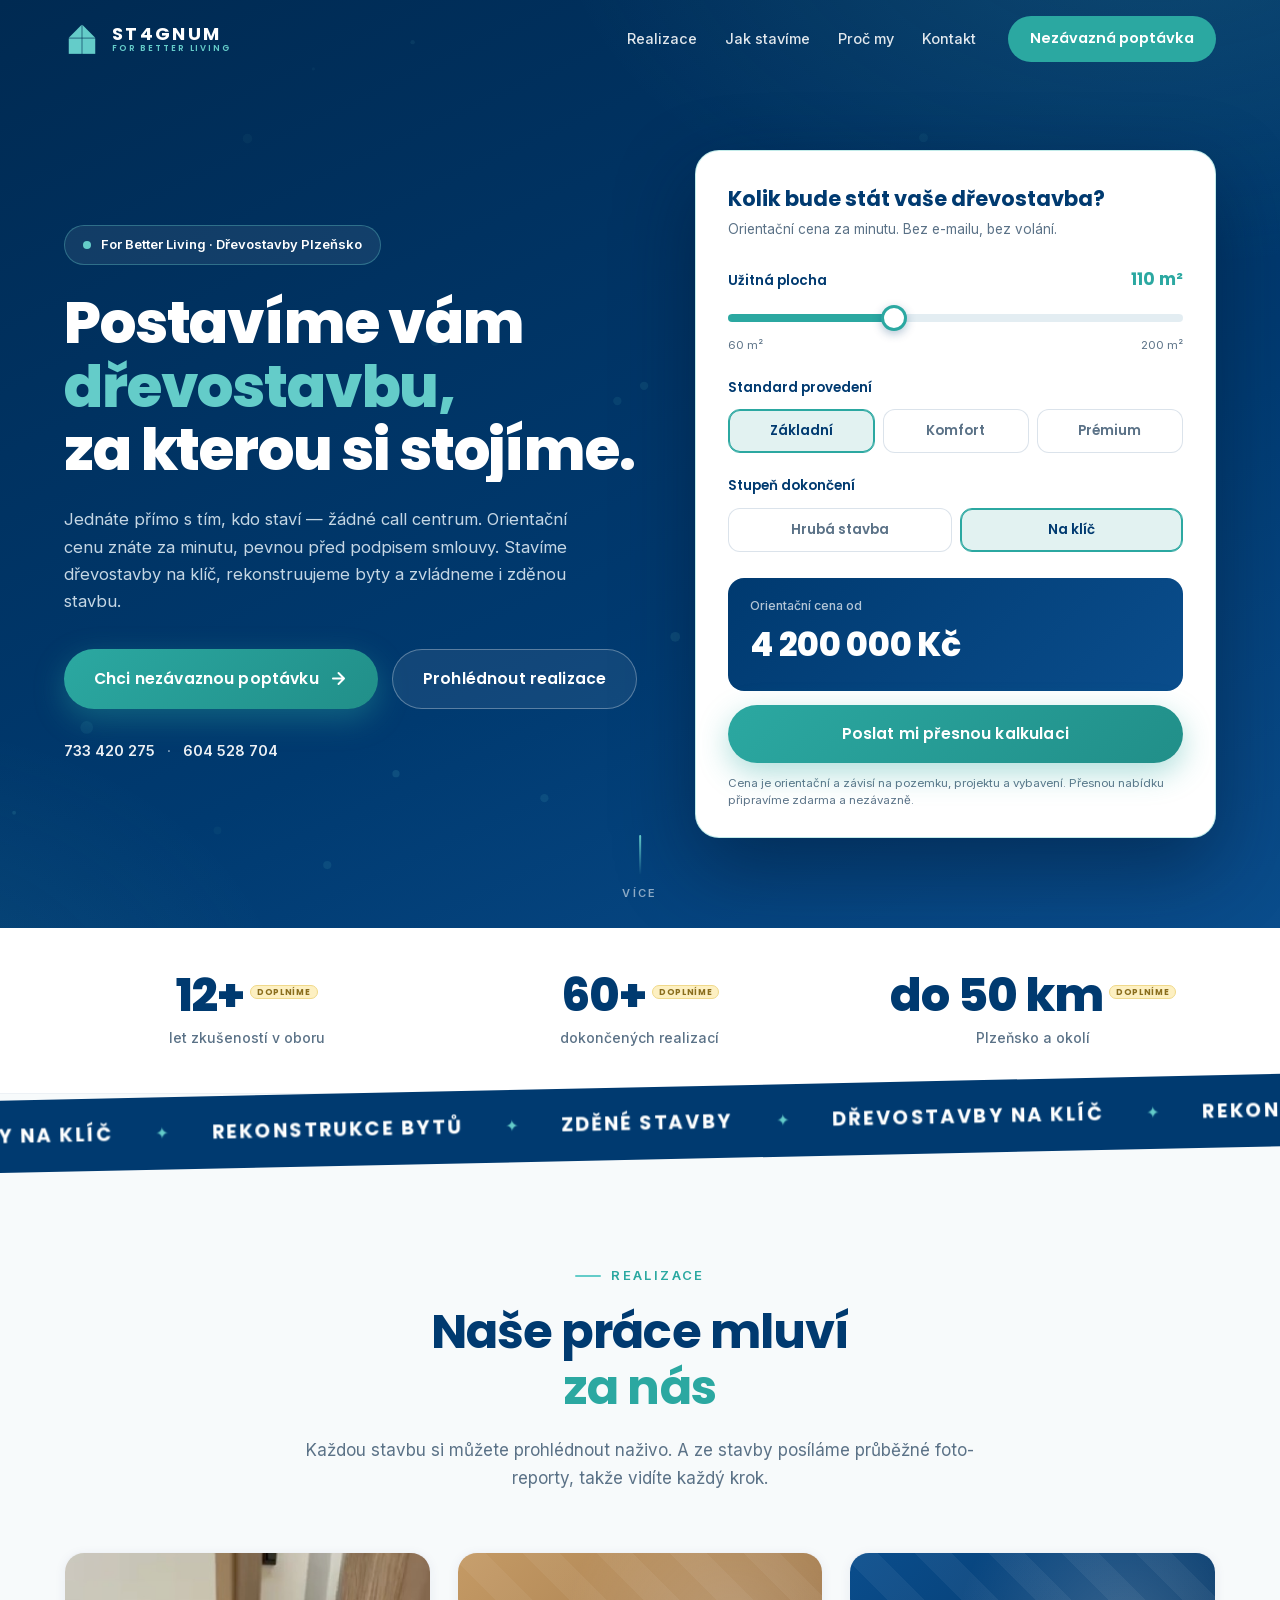
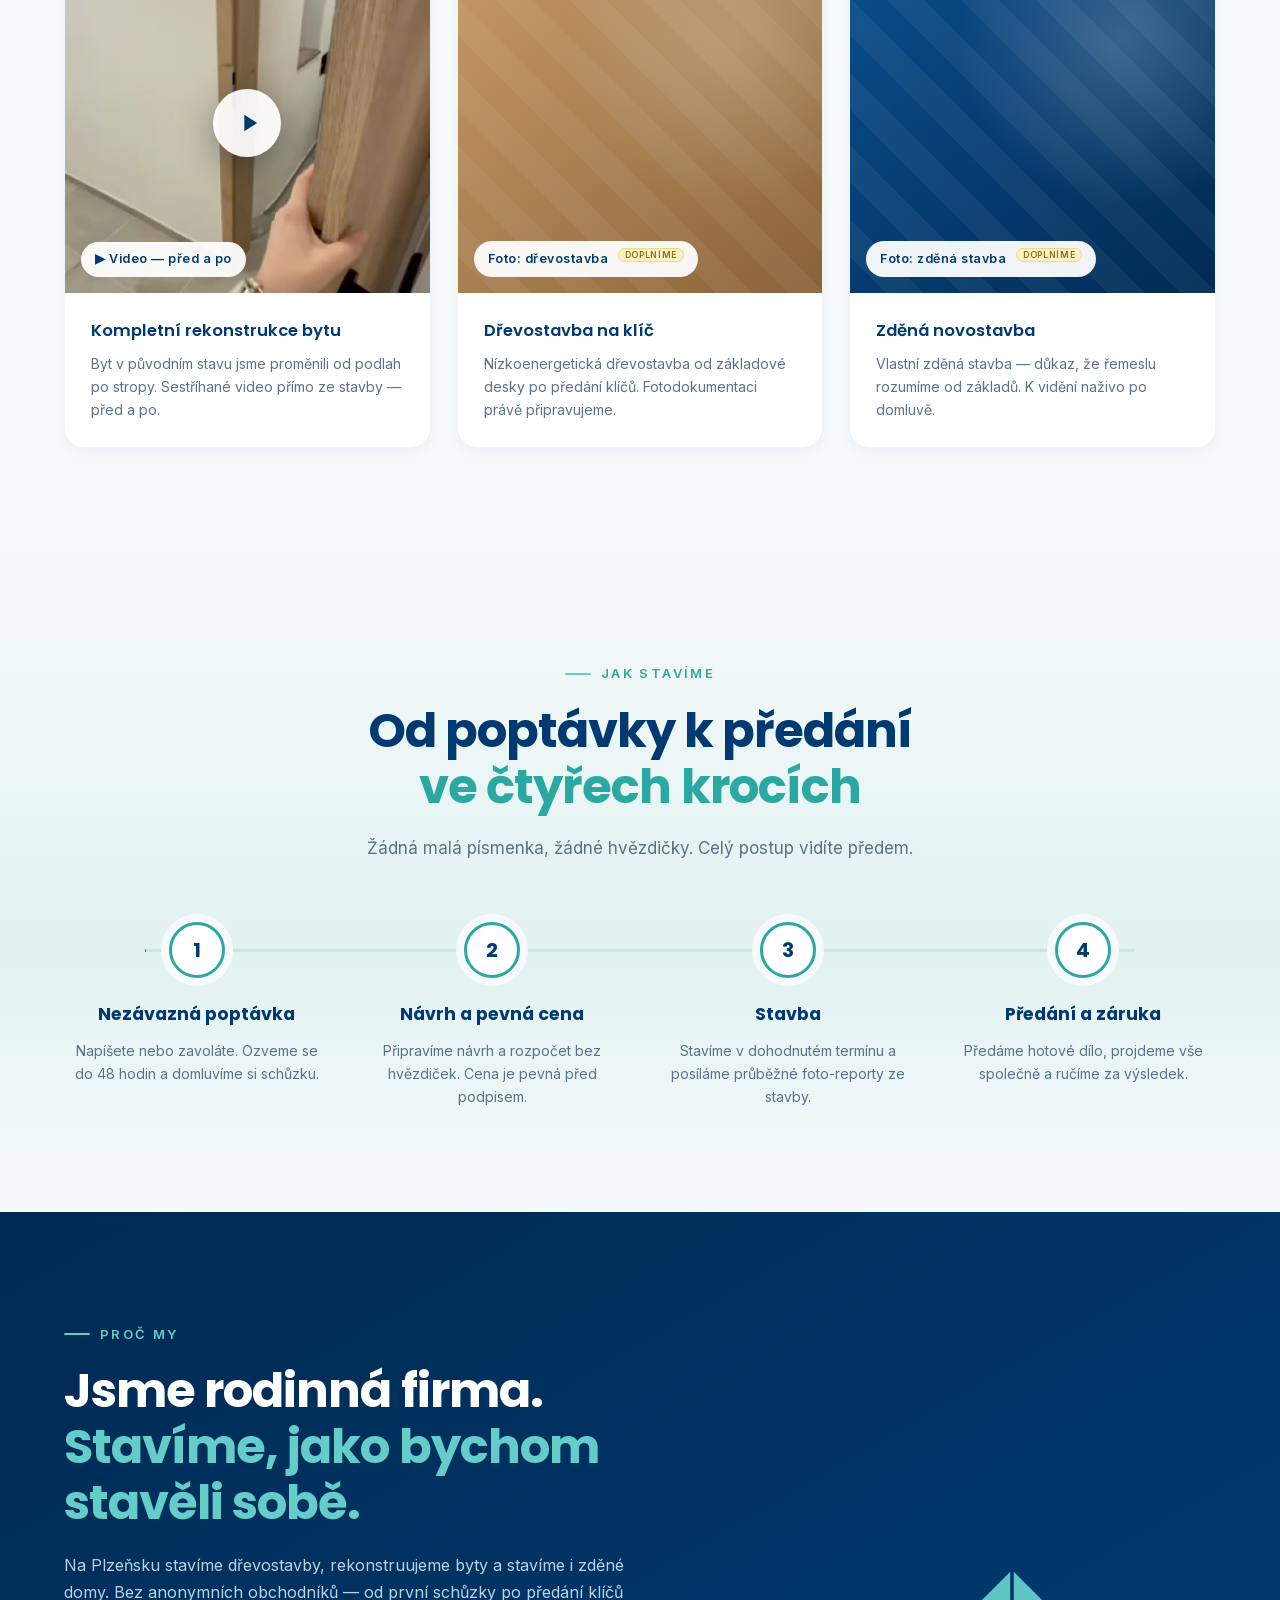
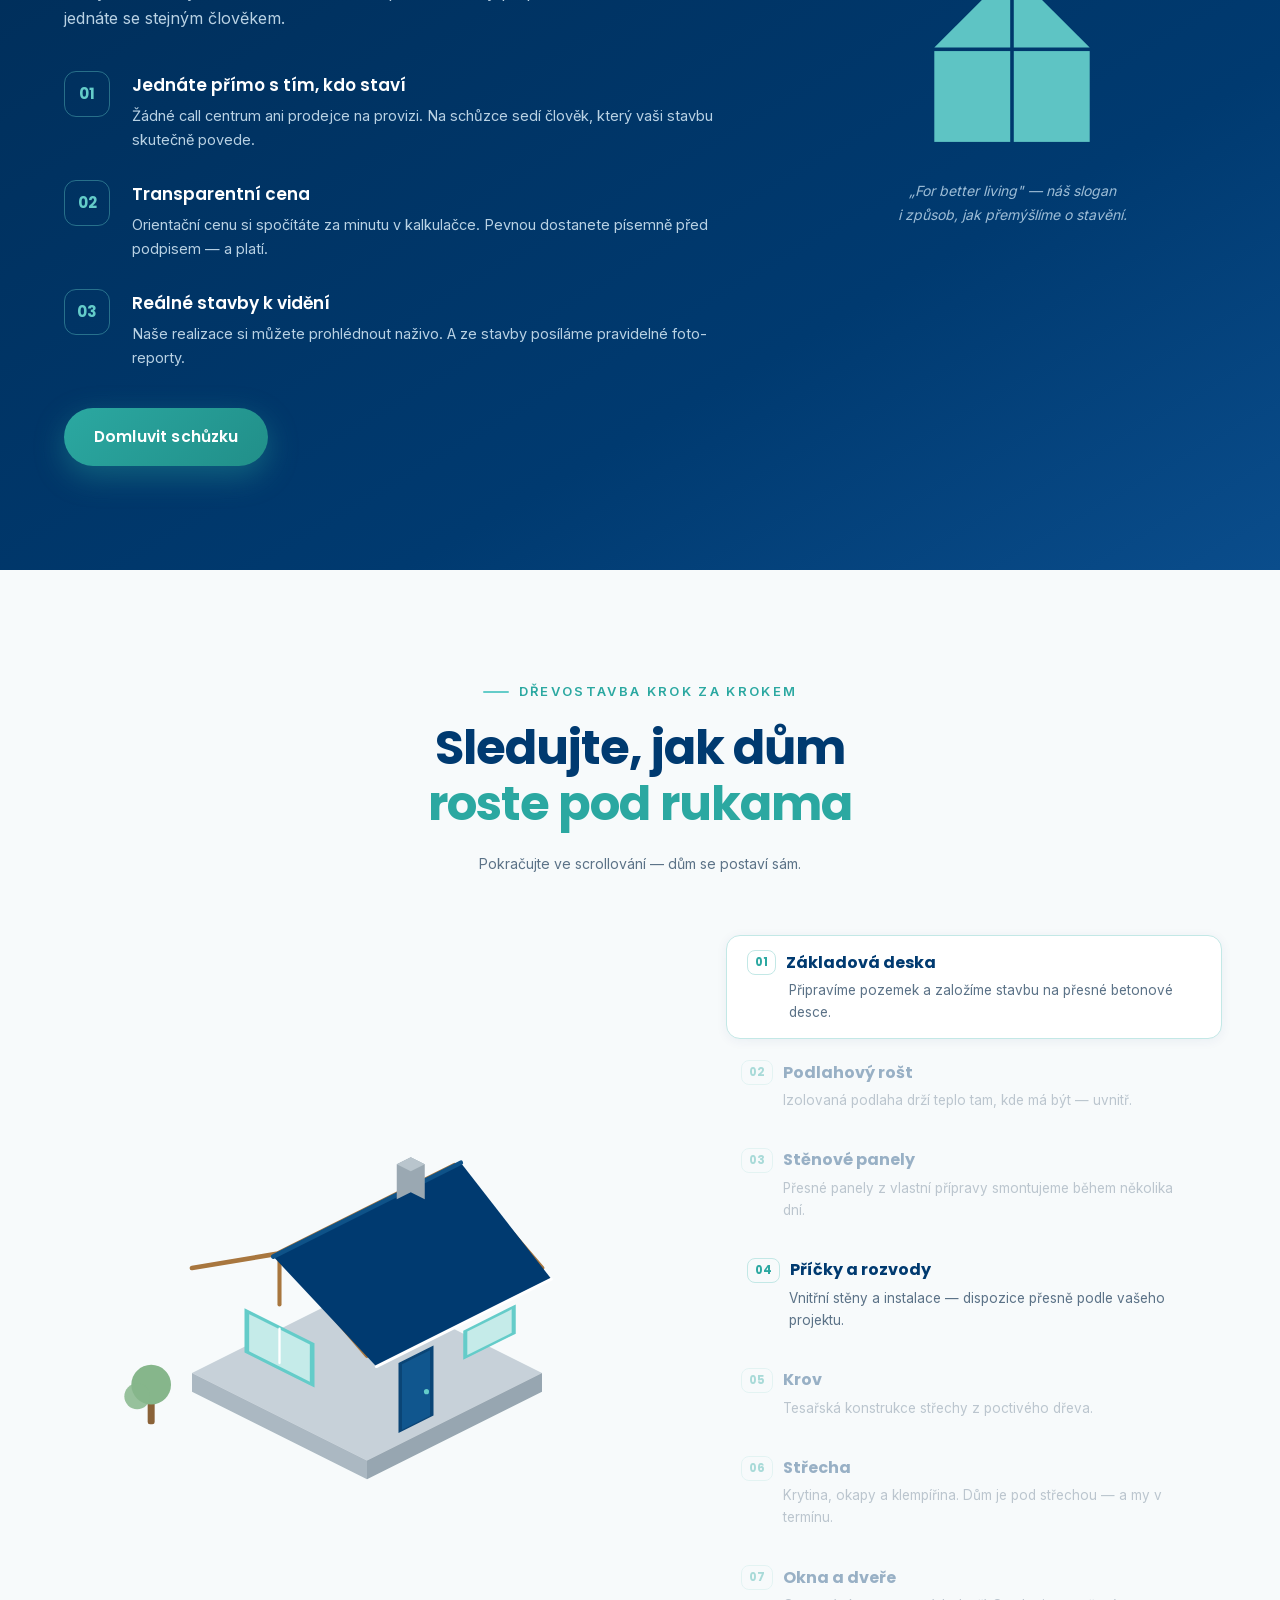
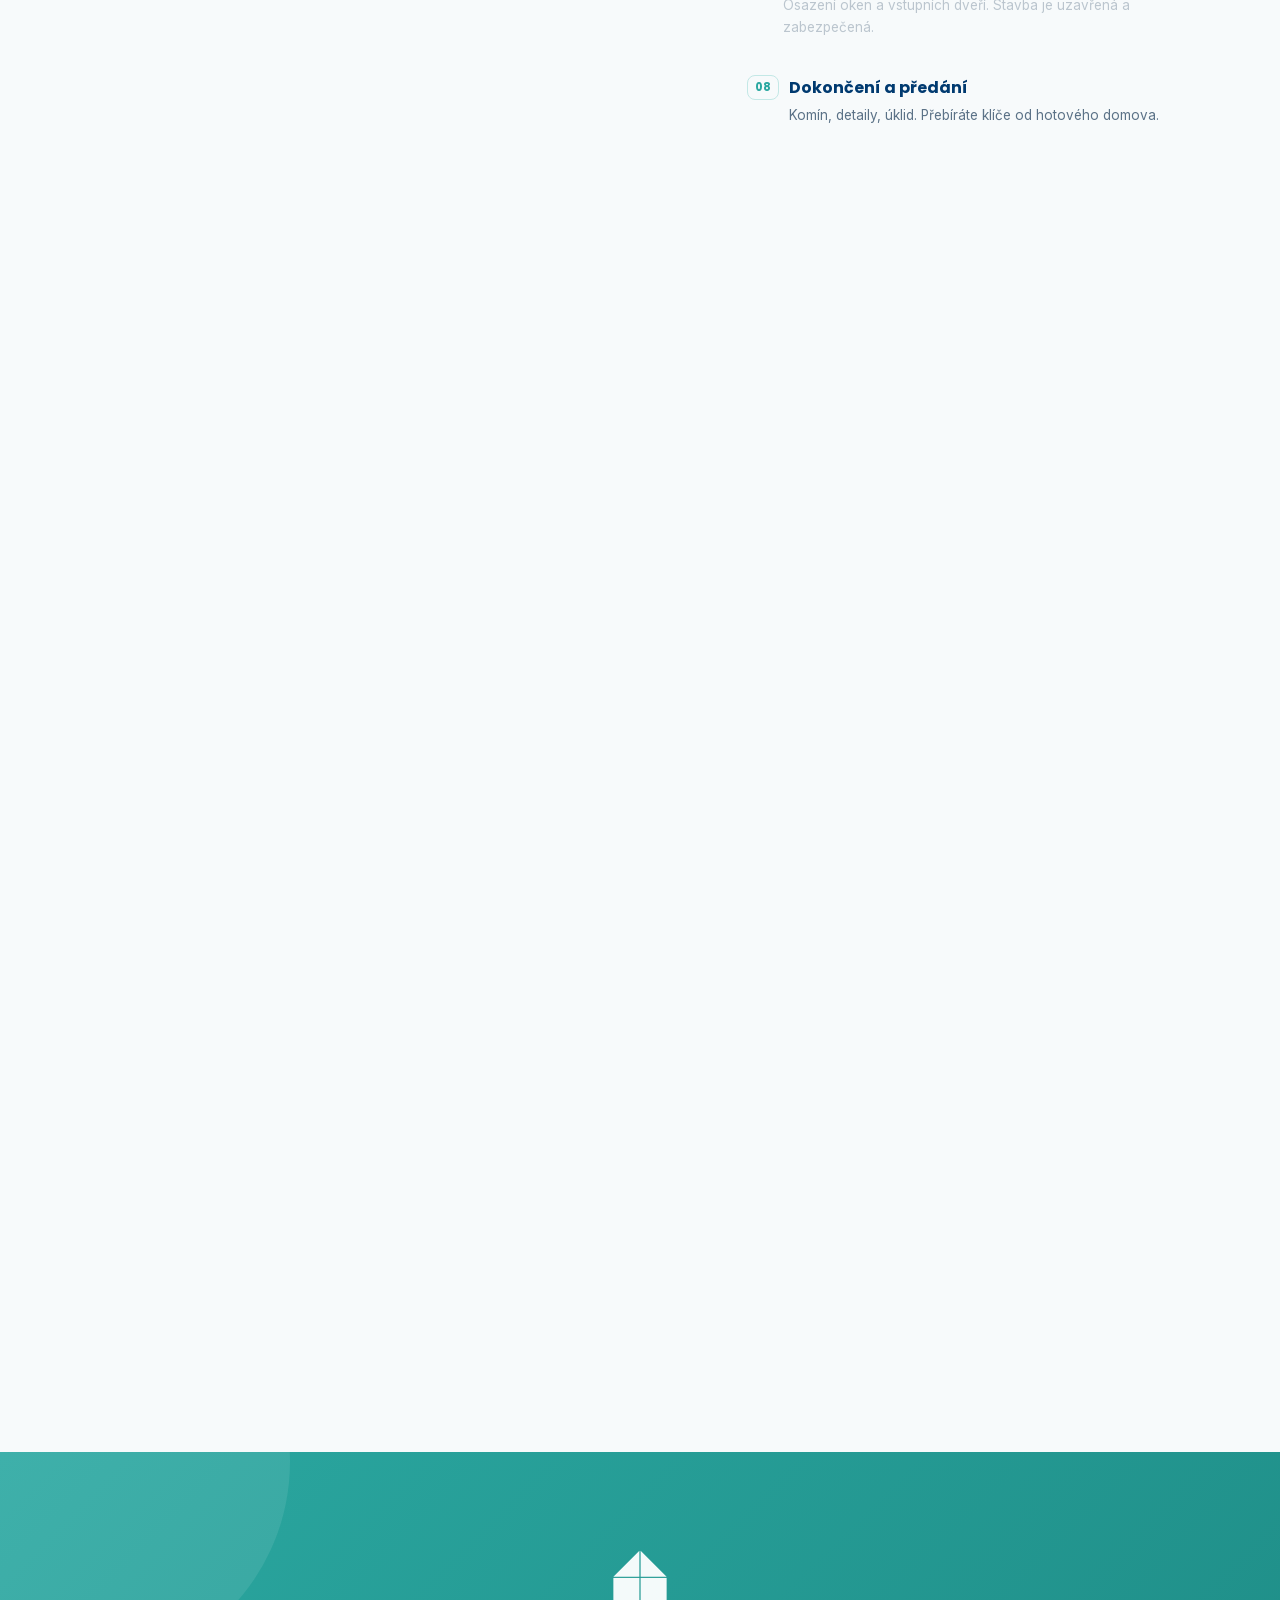
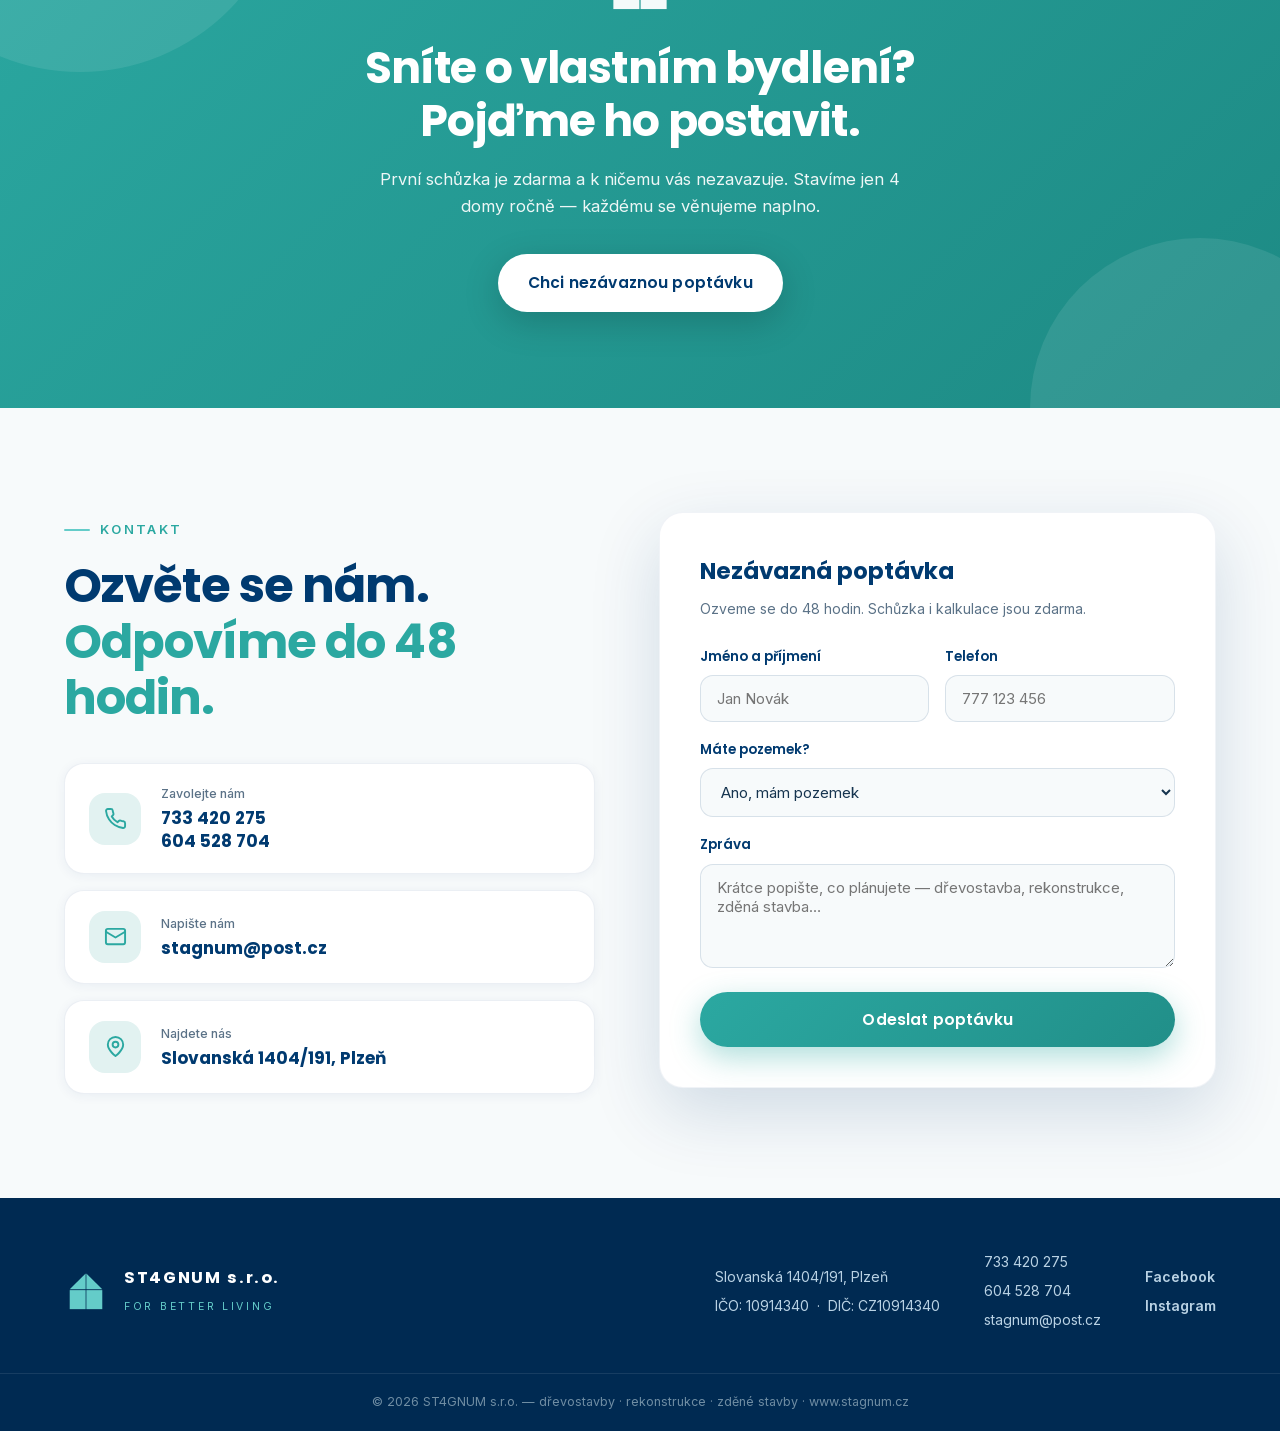
==== stagnum-landing/index.html @ aa4e1b20 "ST4GNUM landing page v1 — dřevostavby Plzeňsko - One-page web dle zadání: hero s kalkulačkou, trust " ====
<!DOCTYPE html>
<html lang="cs">
<head>
  <meta charset="UTF-8">
  <meta name="viewport" content="width=device-width, initial-scale=1.0">
  <title>Dřevostavby Plzeň a okolí | ST4GNUM — For Better Living</title>
  <meta name="description" content="Dřevostavby na klíč na Plzeňsku. Rodinná firma ST4GNUM — jednáte přímo s tím, kdo staví. Transparentní cena z kalkulačky za minutu, pevná před podpisem. Rekonstrukce bytů i zděné stavby.">
  <meta property="og:title" content="Dřevostavby Plzeň a okolí | ST4GNUM — For Better Living">
  <meta property="og:description" content="Dřevostavba na klíč s pevnou cenou a osobním přístupem. Spočítejte si orientační cenu za minutu.">
  <meta property="og:type" content="website">
  <meta property="og:url" content="https://www.stagnum.cz">
  <meta property="og:locale" content="cs_CZ">
  <!-- Fonty lokálně (rychlost + funguje offline). Produkčně dokoupit Visby CF (logomanuál). -->
  <link rel="preload" href="fonts/poppins-800-latin-ext.woff2" as="font" type="font/woff2" crossorigin>
  <link rel="preload" href="fonts/poppins-800-latin.woff2" as="font" type="font/woff2" crossorigin>
  <link rel="preload" href="fonts/inter-400-latin-ext.woff2" as="font" type="font/woff2" crossorigin>
  <link rel="stylesheet" href="css/fonts.css">
  <link rel="stylesheet" href="css/style.css">
</head>
<body>

  <!-- ============ LOADING SCREEN (vrstvy domu přiletí, ~1.8 s) ============ -->
  <div class="preloader" id="preloader">
    <div class="preloader__inner">
      <svg viewBox="0 0 480 360" class="iso-house iso-house--loader" id="loaderHouse" aria-hidden="true"></svg>
      <span class="preloader__text">ST4GNUM<small>FOR BETTER LIVING</small></span>
    </div>
  </div>

  <!-- ============ SVG DEFS: PUZZLE LOGO (z logomanuálu) ============ -->
  <svg width="0" height="0" style="position:absolute" aria-hidden="true">
    <defs>
      <g id="puzzleHouse">
        <path d="M101.7 16 L174 88 L101.7 88 Z" fill="currentColor"/>
        <rect x="26" y="91.5" width="72.3" height="86.5" fill="currentColor"/>
        <path d="M98.3 16 L98.3 88 L26 88 Z" fill="currentColor"/>
        <rect x="101.7" y="91.5" width="72.3" height="86.5" fill="currentColor"/>
      </g>
    </defs>
  </svg>

  <!-- ============ NAV ============ -->
  <header class="nav" id="nav">
    <div class="nav__inner">
      <a href="#uvod" class="nav__brand">
        <svg viewBox="0 0 200 190" class="nav__logo" aria-hidden="true"><use href="#puzzleHouse"></use></svg>
        <span class="nav__name">ST4GNUM<small>for better living</small></span>
      </a>
      <nav class="nav__links" id="navLinks">
        <a href="#realizace">Realizace</a>
        <a href="#jak-stavime">Jak stavíme</a>
        <a href="#proc-my">Proč my</a>
        <a href="#kontakt">Kontakt</a>
      </nav>
      <a href="#kontakt" class="nav__cta">Nezávazná poptávka</a>
      <button class="nav__burger" id="navBurger" aria-label="Otevřít menu">
        <span></span><span></span><span></span>
      </button>
    </div>
  </header>

  <main>

    <!-- ============ HERO (navy gradient + kalkulačka) ============ -->
    <section class="hero" id="uvod">
      <canvas id="dust" class="hero__dust" aria-hidden="true"></canvas>

      <div class="hero__inner">
        <div class="hero__content">
          <p class="hero__eyebrow"><span class="hero__eyebrow-dot"></span>For Better Living&nbsp;·&nbsp;Dřevostavby Plzeňsko</p>
          <h1 class="hero__title">
            <span class="line"><span>Postavíme vám</span></span>
            <span class="line"><span class="hero__title-accent">dřevostavbu,</span></span>
            <span class="line"><span>za kterou si stojíme.</span></span>
          </h1>
          <p class="hero__sub">Jednáte přímo s tím, kdo staví — žádné call centrum. Orientační cenu znáte za minutu, pevnou před podpisem smlouvy. Stavíme dřevostavby na klíč, rekonstruujeme byty a zvládneme i zděnou stavbu.</p>
          <div class="hero__cta">
            <a href="#kontakt" class="btn btn--primary">
              Chci nezávaznou poptávku
              <svg viewBox="0 0 24 24" fill="none" stroke="currentColor" stroke-width="2.5" stroke-linecap="round" stroke-linejoin="round"><path d="M5 12h14M12 5l7 7-7 7"/></svg>
            </a>
            <a href="#realizace" class="btn btn--ghost">Prohlédnout realizace</a>
          </div>
          <div class="hero__phones">
            <a href="tel:+420733420275">733 420 275</a>
            <span>·</span>
            <a href="tel:+420604528704">604 528 704</a>
          </div>
        </div>

        <!-- KALKULAČKA -->
        <div class="calc" id="kalkulacka">
          <div class="calc__head">
            <h2>Kolik bude stát vaše dřevostavba?</h2>
            <p>Orientační cena za minutu. Bez e-mailu, bez volání.</p>
          </div>

          <label class="calc__row">
            <div class="calc__label">Užitná plocha <output id="areaOut">110 m²</output></div>
            <input type="range" id="areaInput" min="60" max="200" step="5" value="110">
            <div class="calc__range-marks"><span>60 m²</span><span>200 m²</span></div>
          </label>

          <div class="calc__row">
            <div class="calc__label">Standard provedení</div>
            <div class="calc__segments" id="standardSeg">
              <button type="button" class="is-active" data-mult="1.0">Základní</button>
              <button type="button" data-mult="1.18">Komfort</button>
              <button type="button" data-mult="1.38">Prémium</button>
            </div>
          </div>

          <div class="calc__row">
            <div class="calc__label">Stupeň dokončení</div>
            <div class="calc__segments" id="finishSeg">
              <button type="button" data-mult="0.78">Hrubá stavba</button>
              <button type="button" class="is-active" data-mult="1.0">Na klíč</button>
            </div>
          </div>

          <div class="calc__result">
            <span class="calc__result-label">Orientační cena od</span>
            <strong class="calc__price" id="calcPrice">4 200 000 Kč</strong>
          </div>
          <a href="#kontakt" class="btn btn--primary btn--full">Poslat mi přesnou kalkulaci</a>
          <p class="calc__disclaimer">Cena je orientační a závisí na pozemku, projektu a vybavení. Přesnou nabídku připravíme zdarma a nezávazně.</p>
        </div>
      </div>

      <a href="#cisla" class="hero__scroll" aria-label="Posunout dolů">
        <span class="hero__scroll-line"></span>
        <span>Více</span>
      </a>
    </section>

    <!-- ============ TRUST STRIP ============ -->
    <!-- TODO-KLIENT: doplnit reálná čísla (roky, počet realizací, dojezd) -->
    <section class="trust" id="cisla">
      <div class="container trust__grid">
        <div class="trust__item">
          <div class="trust__num"><span class="counter" data-target="12">0</span>+<sup class="todo-chip" title="Placeholder — doplníme">DOPLNÍME</sup></div>
          <p>let zkušeností v oboru</p>
        </div>
        <div class="trust__item">
          <div class="trust__num"><span class="counter" data-target="60">0</span>+<sup class="todo-chip" title="Placeholder — doplníme">DOPLNÍME</sup></div>
          <p>dokončených realizací</p>
        </div>
        <div class="trust__item">
          <div class="trust__num">do <span class="counter" data-target="50">0</span>&nbsp;km<sup class="todo-chip" title="Placeholder — doplníme">DOPLNÍME</sup></div>
          <p>Plzeňsko a okolí</p>
        </div>
      </div>
    </section>

    <!-- ============ MARQUEE ============ -->
    <div class="marquee" aria-hidden="true">
      <div class="marquee__track" id="marqueeTrack">
        <span>Dřevostavby na klíč</span><i>✦</i><span>Rekonstrukce bytů</span><i>✦</i><span>Zděné stavby</span><i>✦</i>
        <span>Dřevostavby na klíč</span><i>✦</i><span>Rekonstrukce bytů</span><i>✦</i><span>Zděné stavby</span><i>✦</i>
        <span>Dřevostavby na klíč</span><i>✦</i><span>Rekonstrukce bytů</span><i>✦</i><span>Zděné stavby</span><i>✦</i>
      </div>
    </div>

    <!-- ============ REALIZACE ============ -->
    <section class="refs section" id="realizace">
      <div class="container">
        <div class="section__head">
          <p class="section__eyebrow">Realizace</p>
          <h2 class="section__title">Naše práce mluví<br><span class="accent">za nás</span></h2>
          <p class="section__lead">Každou stavbu si můžete prohlédnout naživo. A ze stavby posíláme průběžné foto-reporty, takže vidíte každý krok.</p>
        </div>

        <div class="refs__grid">
          <!-- Reálné video: rekonstrukce bytu před/po (přehrává se v lightboxu se zvukem) -->
          <figure class="ref-card ref-card--video">
            <div class="ref-card__img" id="videoCard" role="button" tabindex="0" aria-label="Přehrát video rekonstrukce">
              <video id="refVideo" src="media/rekonstrukce-nahled.mp4" poster="media/poster.jpg" muted loop playsinline preload="none"></video>
              <button class="ref-card__play" aria-hidden="true" tabindex="-1">
                <svg viewBox="0 0 24 24" fill="currentColor"><path d="M8 5v14l11-7z"/></svg>
              </button>
              <span class="ref-card__tag">▶ Video — před a po</span>
            </div>
            <figcaption>
              <h4>Kompletní rekonstrukce bytu</h4>
              <p>Byt v původním stavu jsme proměnili od podlah po stropy. Sestříhané video přímo ze stavby — před a po.</p>
            </figcaption>
          </figure>

          <!-- TODO-KLIENT: doplnit fotky dřevostavby -->
          <figure class="ref-card">
            <div class="ref-card__img ref-card__img--2">
              <span class="ref-card__tag">Foto: dřevostavba <em class="todo-chip">DOPLNÍME</em></span>
            </div>
            <figcaption>
              <h4>Dřevostavba na klíč</h4>
              <p>Nízkoenergetická dřevostavba od základové desky po předání klíčů. Fotodokumentaci právě připravujeme.</p>
            </figcaption>
          </figure>

          <!-- TODO-KLIENT: doplnit fotky zděné stavby -->
          <figure class="ref-card">
            <div class="ref-card__img ref-card__img--3">
              <span class="ref-card__tag">Foto: zděná stavba <em class="todo-chip">DOPLNÍME</em></span>
            </div>
            <figcaption>
              <h4>Zděná novostavba</h4>
              <p>Vlastní zděná stavba — důkaz, že řemeslu rozumíme od základů. K vidění naživo po domluvě.</p>
            </figcaption>
          </figure>
        </div>
      </div>
    </section>

    <!-- ============ JAK STAVÍME ============ -->
    <section class="process section section--soft" id="jak-stavime">
      <div class="container">
        <div class="section__head">
          <p class="section__eyebrow">Jak stavíme</p>
          <h2 class="section__title">Od poptávky k předání<br><span class="accent">ve čtyřech krocích</span></h2>
          <p class="section__lead">Žádná malá písmenka, žádné hvězdičky. Celý postup vidíte předem.</p>
        </div>

        <div class="process__steps">
          <div class="process__line" aria-hidden="true"><span id="processLineFill"></span></div>

          <div class="step">
            <div class="step__badge">1</div>
            <h3>Nezávazná poptávka</h3>
            <p>Napíšete nebo zavoláte. Ozveme se do 48 hodin a domluvíme si schůzku.</p>
          </div>
          <div class="step">
            <div class="step__badge">2</div>
            <h3>Návrh a pevná cena</h3>
            <p>Připravíme návrh a rozpočet bez hvězdiček. Cena je pevná před podpisem.</p>
          </div>
          <div class="step">
            <div class="step__badge">3</div>
            <h3>Stavba</h3>
            <p>Stavíme v dohodnutém termínu a posíláme průběžné foto-reporty ze stavby.</p>
          </div>
          <div class="step">
            <div class="step__badge">4</div>
            <h3>Předání a záruka</h3>
            <p>Předáme hotové dílo, projdeme vše společně a ručíme za výsledek.</p>
          </div>
        </div>
      </div>
    </section>

    <!-- ============ PROČ MY ============ -->
    <section class="why section section--navy" id="proc-my">
      <div class="container">
        <div class="why__grid">
          <div class="why__content">
            <p class="section__eyebrow section__eyebrow--light">Proč my</p>
            <h2 class="section__title">Jsme rodinná firma.<br><span class="accent-teal">Stavíme, jako bychom stavěli sobě.</span></h2>
            <p class="why__text">Na Plzeňsku stavíme dřevostavby, rekonstruujeme byty a stavíme i zděné domy. Bez anonymních obchodníků — od první schůzky po předání klíčů jednáte se stejným člověkem.</p>

            <div class="why__points">
              <div class="why-point">
                <div class="why-point__num">01</div>
                <div><h4>Jednáte přímo s tím, kdo staví</h4><p>Žádné call centrum ani prodejce na provizi. Na schůzce sedí člověk, který vaši stavbu skutečně povede.</p></div>
              </div>
              <div class="why-point">
                <div class="why-point__num">02</div>
                <div><h4>Transparentní cena</h4><p>Orientační cenu si spočítáte za minutu v kalkulačce. Pevnou dostanete písemně před podpisem — a platí.</p></div>
              </div>
              <div class="why-point">
                <div class="why-point__num">03</div>
                <div><h4>Reálné stavby k vidění</h4><p>Naše realizace si můžete prohlédnout naživo. A ze stavby posíláme pravidelné foto-reporty.</p></div>
              </div>
            </div>

            <a href="#kontakt" class="btn btn--primary why__btn">Domluvit schůzku</a>
          </div>

          <div class="why__visual" aria-hidden="true">
            <svg viewBox="0 0 200 190" class="why__puzzle"><use href="#puzzleHouse"></use></svg>
            <p>„For better living" — náš slogan<br>i způsob, jak přemýšlíme o stavění.</p>
          </div>
        </div>
      </div>
    </section>

    <!-- ============ ANIMACE DOMU (signature sekce) ============ -->
    <section class="build section" id="stavba">
      <div class="container">
        <div class="section__head">
          <p class="section__eyebrow">Dřevostavba krok za krokem</p>
          <h2 class="section__title">Sledujte, jak dům<br><span class="accent">roste pod rukama</span></h2>
          <p class="section__lead build__hint">Pokračujte ve scrollování — dům se postaví sám.</p>
        </div>
      </div>

      <div class="build__stage" id="buildStage">
        <div class="container build__layout">
          <div class="build__house-wrap">
            <svg viewBox="0 0 480 360" class="iso-house iso-house--build" id="buildHouse" aria-hidden="true"></svg>
          </div>
          <ol class="build__phases" id="buildPhases">
            <li data-phase="0"><strong>Základová deska</strong><span>Připravíme pozemek a založíme stavbu na přesné betonové desce.</span></li>
            <li data-phase="1"><strong>Podlahový rošt</strong><span>Izolovaná podlaha drží teplo tam, kde má být — uvnitř.</span></li>
            <li data-phase="2"><strong>Stěnové panely</strong><span>Přesné panely z vlastní přípravy smontujeme během několika dní.</span></li>
            <li data-phase="3"><strong>Příčky a rozvody</strong><span>Vnitřní stěny a instalace — dispozice přesně podle vašeho projektu.</span></li>
            <li data-phase="4"><strong>Krov</strong><span>Tesařská konstrukce střechy z poctivého dřeva.</span></li>
            <li data-phase="5"><strong>Střecha</strong><span>Krytina, okapy a klempířina. Dům je pod střechou — a my v termínu.</span></li>
            <li data-phase="6"><strong>Okna a dveře</strong><span>Osazení oken a vstupních dveří. Stavba je uzavřená a zabezpečená.</span></li>
            <li data-phase="7"><strong>Dokončení a předání</strong><span>Komín, detaily, úklid. Přebíráte klíče od hotového domova.</span></li>
          </ol>
        </div>
      </div>
    </section>

    <!-- ============ CTA BANNER ============ -->
    <section class="banner">
      <div class="container banner__inner">
        <svg viewBox="0 0 200 190" class="banner__house" aria-hidden="true"><use href="#puzzleHouse"></use></svg>
        <h2>Sníte o vlastním bydlení?<br>Pojďme ho postavit.</h2>
        <p>První schůzka je zdarma a k ničemu vás nezavazuje. Stavíme jen 4 domy ročně — každému se věnujeme naplno.</p>
        <a href="#kontakt" class="btn btn--light">Chci nezávaznou poptávku</a>
      </div>
    </section>

    <!-- ============ KONTAKT ============ -->
    <section class="contact section" id="kontakt">
      <div class="container">
        <div class="contact__grid">
          <div class="contact__info">
            <p class="section__eyebrow">Kontakt</p>
            <h2 class="section__title">Ozvěte se nám.<br><span class="accent">Odpovíme do 48 hodin.</span></h2>

            <div class="contact__items">
              <a href="tel:+420733420275" class="contact-item">
                <div class="contact-item__icon"><svg viewBox="0 0 24 24" fill="none" stroke="currentColor" stroke-width="2" stroke-linecap="round" stroke-linejoin="round"><path d="M22 16.92v3a2 2 0 0 1-2.18 2 19.79 19.79 0 0 1-8.63-3.07 19.5 19.5 0 0 1-6-6 19.79 19.79 0 0 1-3.07-8.67A2 2 0 0 1 4.11 2h3a2 2 0 0 1 2 1.72 12.84 12.84 0 0 0 .7 2.81 2 2 0 0 1-.45 2.11L8.09 9.91a16 16 0 0 0 6 6l1.27-1.27a2 2 0 0 1 2.11-.45 12.84 12.84 0 0 0 2.81.7A2 2 0 0 1 22 16.92z"/></svg></div>
                <div><small>Zavolejte nám</small><strong>733 420 275</strong><strong>604 528 704</strong></div>
              </a>
              <a href="mailto:stagnum@post.cz" class="contact-item">
                <div class="contact-item__icon"><svg viewBox="0 0 24 24" fill="none" stroke="currentColor" stroke-width="2" stroke-linecap="round" stroke-linejoin="round"><rect x="2" y="4" width="20" height="16" rx="2"/><path d="m22 7-10 6L2 7"/></svg></div>
                <div><small>Napište nám</small><strong>stagnum@post.cz</strong></div>
              </a>
              <div class="contact-item">
                <div class="contact-item__icon"><svg viewBox="0 0 24 24" fill="none" stroke="currentColor" stroke-width="2" stroke-linecap="round" stroke-linejoin="round"><path d="M20 10c0 6-8 12-8 12s-8-6-8-12a8 8 0 0 1 16 0Z"/><circle cx="12" cy="10" r="3"/></svg></div>
                <div><small>Najdete nás</small><strong>Slovanská 1404/191, Plzeň</strong></div>
              </div>
            </div>
          </div>

          <!--
            TODO-KLIENT: napojení formuláře.
            Zatím jen UI — po odeslání se zobrazí toast.
            Později napojit: sdílená lead tabulka / e-mail (např. Formspree,
            vlastní endpoint, nebo serverless funkce na Vercelu /api/lead).
          -->
          <form class="contact__form" id="contactForm">
            <h3>Nezávazná poptávka</h3>
            <p class="contact__form-note">Ozveme se do 48 hodin. Schůzka i kalkulace jsou zdarma.</p>
            <div class="form-row">
              <label>Jméno a příjmení<input type="text" name="name" placeholder="Jan Novák" required></label>
              <label>Telefon<input type="tel" name="phone" placeholder="777 123 456" required></label>
            </div>
            <label>Máte pozemek?
              <select name="plot">
                <option>Ano, mám pozemek</option>
                <option>Zatím hledám</option>
                <option>Jen se rozhlížím</option>
              </select>
            </label>
            <label>Zpráva<textarea name="message" rows="4" placeholder="Krátce popište, co plánujete — dřevostavba, rekonstrukce, zděná stavba…"></textarea></label>
            <button type="submit" class="btn btn--primary btn--full">Odeslat poptávku</button>
          </form>
        </div>
      </div>
    </section>

  </main>

  <!-- ============ FOOTER ============ -->
  <footer class="footer">
    <div class="container footer__inner">
      <div class="footer__brand">
        <svg viewBox="0 0 200 190" class="footer__logo" aria-hidden="true"><use href="#puzzleHouse"></use></svg>
        <div>
          <strong>ST4GNUM s.r.o.</strong>
          <span>for better living</span>
        </div>
      </div>
      <div class="footer__col">
        <span>Slovanská 1404/191, Plzeň</span>
        <span>IČO: 10914340 &nbsp;·&nbsp; DIČ: CZ10914340</span>
      </div>
      <div class="footer__col">
        <a href="tel:+420733420275">733 420 275</a>
        <a href="tel:+420604528704">604 528 704</a>
        <a href="mailto:stagnum@post.cz">stagnum@post.cz</a>
      </div>
      <div class="footer__col footer__social">
        <!-- TODO-KLIENT: doplnit odkazy na FB/IG (profily se zakládají) -->
        <a href="#" aria-label="Facebook">Facebook</a>
        <a href="#" aria-label="Instagram">Instagram</a>
      </div>
    </div>
    <div class="footer__bottom">
      <span>© 2026 ST4GNUM s.r.o. — dřevostavby · rekonstrukce · zděné stavby · www.stagnum.cz</span>
    </div>
  </footer>

  <!-- Toast po odeslání formuláře -->
  <div class="toast" id="toast" role="status">✓ Děkujeme, ozveme se do 48 hodin.</div>

  <!-- Lightbox pro video (celé, se zvukem) -->
  <div class="lightbox" id="lightbox" aria-hidden="true">
    <button class="lightbox__close" id="lightboxClose" aria-label="Zavřít video">✕</button>
    <div class="lightbox__inner">
      <video id="lightboxVideo" src="media/rekonstrukce-bytu.mp4" controls playsinline preload="none"></video>
      <p>Kompletní rekonstrukce bytu — před a po</p>
    </div>
  </div>

  <!-- Knihovny lokálně (rychlost + offline demo) -->
  <script src="js/vendor/gsap.min.js"></script>
  <script src="js/vendor/ScrollTrigger.min.js"></script>
  <script src="js/vendor/lenis.min.js"></script>
  <script src="js/iso-house.js"></script>
  <script src="js/main.js"></script>
</body>
</html>
---- stagnum-landing/css/fonts.css ----
@font-face {
  font-family: 'Inter';
  font-style: normal;
  font-weight: 400;
  font-display: swap;
  src: url('../fonts/inter-400-latin-ext.woff2') format('woff2');
  unicode-range: U+0100-02BA, U+02BD-02C5, U+02C7-02CC, U+02CE-02D7, U+02DD-02FF, U+0304, U+0308, U+0329, U+1D00-1DBF, U+1E00-1E9F, U+1EF2-1EFF, U+2020, U+20A0-20AB, U+20AD-20C0, U+2113, U+2C60-2C7F, U+A720-A7FF;
}
@font-face {
  font-family: 'Inter';
  font-style: normal;
  font-weight: 400;
  font-display: swap;
  src: url('../fonts/inter-400-latin.woff2') format('woff2');
  unicode-range: U+0000-00FF, U+0131, U+0152-0153, U+02BB-02BC, U+02C6, U+02DA, U+02DC, U+0304, U+0308, U+0329, U+2000-206F, U+20AC, U+2122, U+2191, U+2193, U+2212, U+2215, U+FEFF, U+FFFD;
}
@font-face {
  font-family: 'Inter';
  font-style: normal;
  font-weight: 500;
  font-display: swap;
  src: url('../fonts/inter-500-latin-ext.woff2') format('woff2');
  unicode-range: U+0100-02BA, U+02BD-02C5, U+02C7-02CC, U+02CE-02D7, U+02DD-02FF, U+0304, U+0308, U+0329, U+1D00-1DBF, U+1E00-1E9F, U+1EF2-1EFF, U+2020, U+20A0-20AB, U+20AD-20C0, U+2113, U+2C60-2C7F, U+A720-A7FF;
}
@font-face {
  font-family: 'Inter';
  font-style: normal;
  font-weight: 500;
  font-display: swap;
  src: url('../fonts/inter-500-latin.woff2') format('woff2');
  unicode-range: U+0000-00FF, U+0131, U+0152-0153, U+02BB-02BC, U+02C6, U+02DA, U+02DC, U+0304, U+0308, U+0329, U+2000-206F, U+20AC, U+2122, U+2191, U+2193, U+2212, U+2215, U+FEFF, U+FFFD;
}
@font-face {
  font-family: 'Inter';
  font-style: normal;
  font-weight: 600;
  font-display: swap;
  src: url('../fonts/inter-600-latin-ext.woff2') format('woff2');
  unicode-range: U+0100-02BA, U+02BD-02C5, U+02C7-02CC, U+02CE-02D7, U+02DD-02FF, U+0304, U+0308, U+0329, U+1D00-1DBF, U+1E00-1E9F, U+1EF2-1EFF, U+2020, U+20A0-20AB, U+20AD-20C0, U+2113, U+2C60-2C7F, U+A720-A7FF;
}
@font-face {
  font-family: 'Inter';
  font-style: normal;
  font-weight: 600;
  font-display: swap;
  src: url('../fonts/inter-600-latin.woff2') format('woff2');
  unicode-range: U+0000-00FF, U+0131, U+0152-0153, U+02BB-02BC, U+02C6, U+02DA, U+02DC, U+0304, U+0308, U+0329, U+2000-206F, U+20AC, U+2122, U+2191, U+2193, U+2212, U+2215, U+FEFF, U+FFFD;
}
@font-face {
  font-family: 'Poppins';
  font-style: normal;
  font-weight: 600;
  font-display: swap;
  src: url('../fonts/poppins-600-latin-ext.woff2') format('woff2');
  unicode-range: U+0100-02BA, U+02BD-02C5, U+02C7-02CC, U+02CE-02D7, U+02DD-02FF, U+0304, U+0308, U+0329, U+1D00-1DBF, U+1E00-1E9F, U+1EF2-1EFF, U+2020, U+20A0-20AB, U+20AD-20C0, U+2113, U+2C60-2C7F, U+A720-A7FF;
}
@font-face {
  font-family: 'Poppins';
  font-style: normal;
  font-weight: 600;
  font-display: swap;
  src: url('../fonts/poppins-600-latin.woff2') format('woff2');
  unicode-range: U+0000-00FF, U+0131, U+0152-0153, U+02BB-02BC, U+02C6, U+02DA, U+02DC, U+0304, U+0308, U+0329, U+2000-206F, U+20AC, U+2122, U+2191, U+2193, U+2212, U+2215, U+FEFF, U+FFFD;
}
@font-face {
  font-family: 'Poppins';
  font-style: normal;
  font-weight: 700;
  font-display: swap;
  src: url('../fonts/poppins-700-latin-ext.woff2') format('woff2');
  unicode-range: U+0100-02BA, U+02BD-02C5, U+02C7-02CC, U+02CE-02D7, U+02DD-02FF, U+0304, U+0308, U+0329, U+1D00-1DBF, U+1E00-1E9F, U+1EF2-1EFF, U+2020, U+20A0-20AB, U+20AD-20C0, U+2113, U+2C60-2C7F, U+A720-A7FF;
}
@font-face {
  font-family: 'Poppins';
  font-style: normal;
  font-weight: 700;
  font-display: swap;
  src: url('../fonts/poppins-700-latin.woff2') format('woff2');
  unicode-range: U+0000-00FF, U+0131, U+0152-0153, U+02BB-02BC, U+02C6, U+02DA, U+02DC, U+0304, U+0308, U+0329, U+2000-206F, U+20AC, U+2122, U+2191, U+2193, U+2212, U+2215, U+FEFF, U+FFFD;
}
@font-face {
  font-family: 'Poppins';
  font-style: normal;
  font-weight: 800;
  font-display: swap;
  src: url('../fonts/poppins-800-latin-ext.woff2') format('woff2');
  unicode-range: U+0100-02BA, U+02BD-02C5, U+02C7-02CC, U+02CE-02D7, U+02DD-02FF, U+0304, U+0308, U+0329, U+1D00-1DBF, U+1E00-1E9F, U+1EF2-1EFF, U+2020, U+20A0-20AB, U+20AD-20C0, U+2113, U+2C60-2C7F, U+A720-A7FF;
}
@font-face {
  font-family: 'Poppins';
  font-style: normal;
  font-weight: 800;
  font-display: swap;
  src: url('../fonts/poppins-800-latin.woff2') format('woff2');
  unicode-range: U+0000-00FF, U+0131, U+0152-0153, U+02BB-02BC, U+02C6, U+02DA, U+02DC, U+0304, U+0308, U+0329, U+2000-206F, U+20AC, U+2122, U+2191, U+2193, U+2212, U+2215, U+FEFF, U+FFFD;
}
---- stagnum-landing/css/style.css ----
/* ============================================================
   ST4GNUM — for better living · Dřevostavby Plzeňsko
   Brand (logomanuál): Pantone 2955 ≈ #003A70 · Pantone 325C ≈ #64CCC9
   Tlačítka: tmavší teal #2BA8A1 (kontrast s bílým textem)
   Písmo: produkčně Visby CF (dokoupit) → web náhrada Poppins + Inter
   ============================================================ */

:root {
  --navy: #003A70;
  --navy-deep: #002A52;
  --teal: #64CCC9;
  --teal-btn: #2BA8A1;
  --teal-btn-dark: #218F89;
  --teal-soft: #E2F2F1;
  --teal-dim: #c3e8e6;
  --ink: #16344f;
  --gray: #5b7287;
  --bg: #F7FAFB;
  --white: #ffffff;
  --wood: #E9CFA0;
  --radius: 20px;
  --shadow-sm: 0 2px 12px rgba(0, 58, 112, 0.06);
  --shadow-md: 0 12px 40px rgba(0, 58, 112, 0.10);
  --shadow-lg: 0 24px 70px rgba(0, 58, 112, 0.16);
  --font-head: 'Poppins', -apple-system, sans-serif;
  --font-body: 'Inter', -apple-system, sans-serif;
}

* { margin: 0; padding: 0; box-sizing: border-box; }

html { scroll-behavior: smooth; }

body {
  font-family: var(--font-body);
  color: var(--ink);
  background: var(--bg);
  line-height: 1.65;
  -webkit-font-smoothing: antialiased;
  overflow-x: hidden;
}

img, svg, video { display: block; max-width: 100%; }
a { color: inherit; text-decoration: none; }
ul, ol { list-style: none; }
button { font-family: inherit; cursor: pointer; }
h1, h2, h3, h4 { font-family: var(--font-head); }

.container { max-width: 1200px; margin: 0 auto; padding: 0 24px; }
.section { padding: 104px 0; }
.section--soft { background: linear-gradient(180deg, var(--bg) 0%, var(--teal-soft) 60%, var(--bg) 100%); }
.section--navy { background: linear-gradient(150deg, var(--navy-deep) 0%, var(--navy) 70%, #0a4d8c 100%); color: #eaf4fb; }

/* ---------- typografie ---------- */
.section__head { max-width: 680px; margin: 0 auto 60px; text-align: center; }
.section__eyebrow {
  display: inline-flex; align-items: center; gap: 10px;
  font-size: 13px; font-weight: 600; letter-spacing: 0.18em; text-transform: uppercase;
  color: var(--teal-btn); margin-bottom: 18px;
}
.section__eyebrow::before { content: ''; width: 26px; height: 2px; background: var(--teal); border-radius: 2px; }
.section__eyebrow--light { color: var(--teal); }
.section__title {
  font-size: clamp(30px, 4.4vw, 48px);
  font-weight: 700; line-height: 1.16; letter-spacing: -0.02em;
  color: var(--navy);
}
.section--navy .section__title { color: #fff; }
.accent { color: var(--teal-btn); }
.accent-teal { color: var(--teal); }
.section__lead { margin-top: 20px; font-size: 17px; color: var(--gray); }

/* placeholder štítek [DOPLNÍME] */
.todo-chip {
  display: inline-block; vertical-align: super;
  font-size: 8.5px; font-weight: 700; letter-spacing: 0.08em;
  color: #8a6d1d; background: #fdf0c2; border: 1px solid #f0d98a;
  padding: 2px 6px; border-radius: 20px; margin-left: 6px;
  font-style: normal; line-height: 1;
}

/* ---------- tlačítka ---------- */
.btn {
  display: inline-flex; align-items: center; justify-content: center; gap: 10px;
  padding: 16px 30px; border-radius: 100px; border: none;
  font-family: var(--font-head);
  font-size: 15.5px; font-weight: 600; letter-spacing: 0.01em;
  transition: transform 0.35s cubic-bezier(.22,1,.36,1), box-shadow 0.35s, background 0.3s;
  will-change: transform;
}
.btn svg { width: 19px; height: 19px; transition: transform 0.3s; }
.btn--primary {
  background: linear-gradient(135deg, var(--teal-btn) 0%, var(--teal-btn-dark) 100%);
  color: #fff; box-shadow: 0 10px 30px rgba(43, 168, 161, 0.38);
}
.btn--primary:hover { transform: translateY(-3px); box-shadow: 0 16px 40px rgba(43, 168, 161, 0.5); }
.btn--primary:hover svg { transform: translateX(4px); }
.btn--ghost {
  background: rgba(255, 255, 255, 0.07); color: #fff;
  border: 1.5px solid rgba(255, 255, 255, 0.3);
}
.btn--ghost:hover { background: rgba(255, 255, 255, 0.14); transform: translateY(-3px); }
.btn--light { background: #fff; color: var(--navy); box-shadow: 0 10px 36px rgba(0,0,0,0.18); }
.btn--light:hover { transform: translateY(-3px) scale(1.02); }
.btn--full { width: 100%; }

/* ============================================================
   LOADING SCREEN
   ============================================================ */
.preloader {
  position: fixed; inset: 0; z-index: 1000;
  background: linear-gradient(160deg, var(--navy-deep), var(--navy));
  display: flex; align-items: center; justify-content: center;
}
.preloader__inner { display: flex; flex-direction: column; align-items: center; gap: 10px; }
.iso-house--loader { width: min(340px, 76vw); overflow: visible; }
.preloader__text {
  color: #fff; font-family: var(--font-head); font-size: 24px; font-weight: 700;
  letter-spacing: 0.3em; margin-left: 0.3em; text-align: center;
}
.preloader__text small {
  display: block; font-size: 10px; font-weight: 600;
  letter-spacing: 0.42em; color: var(--teal); margin-top: 4px;
}

/* ============================================================
   NAV
   ============================================================ */
.nav {
  position: fixed; top: 0; left: 0; right: 0; z-index: 100;
  padding: 16px 0;
  transition: padding 0.35s, background 0.35s, box-shadow 0.35s;
}
.nav.is-scrolled {
  padding: 9px 0;
  background: rgba(0, 42, 82, 0.82);
  backdrop-filter: blur(16px);
  -webkit-backdrop-filter: blur(16px);
  box-shadow: 0 1px 0 rgba(255,255,255,0.08), 0 10px 30px rgba(0,20,40,0.25);
}
.nav__inner {
  max-width: 1200px; margin: 0 auto; padding: 0 24px;
  display: flex; align-items: center; gap: 32px;
}
.nav__brand { display: flex; align-items: center; gap: 12px; }
.nav__logo { width: 36px; height: 34px; color: var(--teal); }
.nav__name {
  font-family: var(--font-head);
  font-weight: 700; font-size: 18px; letter-spacing: 0.13em; color: #fff;
  display: flex; flex-direction: column; line-height: 1.1;
}
.nav__name small {
  font-size: 8.5px; font-weight: 600; letter-spacing: 0.22em;
  text-transform: uppercase; color: var(--teal);
}
.nav__links { display: flex; gap: 28px; margin-left: auto; }
.nav__links a {
  font-size: 14.5px; font-weight: 500; color: rgba(255,255,255,0.88);
  position: relative; padding: 4px 0;
}
.nav__links a::after {
  content: ''; position: absolute; left: 0; bottom: 0;
  width: 100%; height: 2px; background: var(--teal); border-radius: 2px;
  transform: scaleX(0); transform-origin: right; transition: transform 0.35s cubic-bezier(.22,1,.36,1);
}
.nav__links a:hover::after { transform: scaleX(1); transform-origin: left; }
.nav__cta {
  font-family: var(--font-head);
  display: inline-flex; align-items: center;
  padding: 11px 22px; border-radius: 100px;
  background: var(--teal-btn); color: #fff;
  font-weight: 600; font-size: 14.5px;
  transition: transform 0.3s, box-shadow 0.3s, background 0.3s;
}
.nav__cta:hover { background: var(--teal-btn-dark); transform: translateY(-2px); box-shadow: var(--shadow-md); }
.nav__burger { display: none; flex-direction: column; gap: 5px; background: none; border: none; padding: 8px; }
.nav__burger span { width: 24px; height: 2.5px; background: #fff; border-radius: 2px; transition: 0.3s; }

/* ============================================================
   HERO (navy, s kalkulačkou)
   ============================================================ */
.hero {
  position: relative;
  display: flex; flex-direction: column; justify-content: center;
  padding: 150px 0 90px;
  background:
    radial-gradient(1000px 600px at 90% -10%, rgba(100,204,201,0.14), transparent 60%),
    radial-gradient(700px 500px at -10% 110%, rgba(100,204,201,0.10), transparent 60%),
    linear-gradient(155deg, var(--navy-deep) 0%, var(--navy) 60%, #0a4d8c 100%);
  color: #fff;
  overflow: hidden;
}
.hero__dust { position: absolute; inset: 0; width: 100%; height: 100%; pointer-events: none; }
.hero__inner {
  position: relative; max-width: 1200px; margin: 0 auto; padding: 0 24px;
  display: grid; grid-template-columns: 1.05fr 0.95fr; gap: 56px; align-items: center;
}
.hero__eyebrow {
  display: inline-flex; align-items: center; gap: 10px;
  background: rgba(255,255,255,0.07); border: 1px solid rgba(100,204,201,0.35);
  padding: 8px 18px; border-radius: 100px;
  font-size: 13px; font-weight: 600; color: #fff;
  margin-bottom: 26px;
}
.hero__eyebrow-dot {
  width: 8px; height: 8px; border-radius: 50%; background: var(--teal);
  box-shadow: 0 0 0 0 rgba(100,204,201,0.6);
  animation: pulse 2.2s infinite;
}
@keyframes pulse {
  0% { box-shadow: 0 0 0 0 rgba(100,204,201,0.55); }
  70% { box-shadow: 0 0 0 9px rgba(100,204,201,0); }
  100% { box-shadow: 0 0 0 0 rgba(100,204,201,0); }
}
.hero__title {
  font-size: clamp(36px, 4.6vw, 58px);
  font-weight: 800; line-height: 1.1; letter-spacing: -0.02em;
  color: #fff;
}
.hero__title .line { display: block; overflow: hidden; }
.hero__title .line > span { display: inline-block; }
.hero__title-accent { color: var(--teal); }
.hero__sub {
  margin-top: 24px; font-size: 16.5px; color: rgba(232,243,250,0.85); max-width: 520px;
}
.hero__cta { display: flex; flex-wrap: wrap; gap: 14px; margin-top: 34px; }
.hero__phones { margin-top: 30px; font-size: 14.5px; color: rgba(232,243,250,0.6); display: flex; gap: 12px; }
.hero__phones a { font-weight: 600; color: rgba(255,255,255,0.92); transition: color 0.25s; }
.hero__phones a:hover { color: var(--teal); }

.hero__scroll {
  position: absolute; bottom: 26px; left: 50%; transform: translateX(-50%);
  display: flex; flex-direction: column; align-items: center; gap: 9px;
  font-size: 11px; font-weight: 600; letter-spacing: 0.22em;
  text-transform: uppercase; color: rgba(255,255,255,0.55);
}
.hero__scroll-line {
  width: 2px; height: 40px; border-radius: 2px;
  background: linear-gradient(var(--teal), transparent);
  animation: scrollHint 1.8s ease-in-out infinite;
}
@keyframes scrollHint {
  0%, 100% { transform: scaleY(1); opacity: 1; }
  50% { transform: scaleY(0.55); opacity: 0.5; }
}

/* ============================================================
   KALKULAČKA
   ============================================================ */
.calc {
  background: #fff; color: var(--ink);
  border-radius: 24px; padding: 34px 32px 28px;
  box-shadow: 0 30px 80px rgba(0, 20, 45, 0.45);
  border: 1px solid rgba(100,204,201,0.4);
}
.calc__head h2 { font-size: 21px; font-weight: 700; color: var(--navy); line-height: 1.3; }
.calc__head p { font-size: 13.5px; color: var(--gray); margin: 6px 0 24px; }
.calc__row { display: block; margin-bottom: 22px; }
.calc__label {
  display: flex; justify-content: space-between; align-items: baseline;
  font-family: var(--font-head);
  font-size: 13.5px; font-weight: 600; color: var(--navy); margin-bottom: 10px;
}
.calc__label output { font-size: 17px; font-weight: 700; color: var(--teal-btn); }

/* slider */
.calc input[type="range"] {
  -webkit-appearance: none; appearance: none;
  width: 100%; height: 8px; border-radius: 8px;
  background: linear-gradient(90deg, var(--teal-btn) var(--fill, 38%), #e3edf2 var(--fill, 38%));
  outline: none;
}
.calc input[type="range"]::-webkit-slider-thumb {
  -webkit-appearance: none; appearance: none;
  width: 26px; height: 26px; border-radius: 50%;
  background: #fff; border: 3px solid var(--teal-btn);
  box-shadow: 0 3px 10px rgba(0,58,112,0.3); cursor: grab;
  transition: transform 0.2s;
}
.calc input[type="range"]::-webkit-slider-thumb:hover { transform: scale(1.12); }
.calc input[type="range"]::-moz-range-thumb {
  width: 22px; height: 22px; border-radius: 50%;
  background: #fff; border: 3px solid var(--teal-btn);
  box-shadow: 0 3px 10px rgba(0,58,112,0.3); cursor: grab;
}
.calc__range-marks { display: flex; justify-content: space-between; font-size: 11.5px; color: var(--gray); margin-top: 7px; }

/* segmenty */
.calc__segments { display: flex; gap: 8px; }
.calc__segments button {
  flex: 1; padding: 11px 6px; border-radius: 12px;
  border: 1.5px solid rgba(0,58,112,0.14); background: #fff;
  font-family: var(--font-head); font-size: 13.5px; font-weight: 600; color: var(--gray);
  transition: all 0.25s;
}
.calc__segments button:hover { border-color: var(--teal-btn); color: var(--teal-btn); }
.calc__segments button.is-active {
  background: var(--teal-soft); border-color: var(--teal-btn); color: var(--navy);
  box-shadow: inset 0 0 0 1px var(--teal-btn);
}

/* výsledek */
.calc__result {
  background: linear-gradient(135deg, var(--navy) 0%, #0a4d8c 100%);
  border-radius: 16px; padding: 18px 22px; margin: 26px 0 14px;
  display: flex; flex-direction: column; gap: 2px;
}
.calc__result-label { font-size: 12.5px; font-weight: 500; color: rgba(255,255,255,0.7); }
.calc__price {
  font-family: var(--font-head);
  font-size: clamp(26px, 2.6vw, 34px); font-weight: 800; color: #fff; letter-spacing: -0.01em;
}
.calc__disclaimer { font-size: 11.5px; color: var(--gray); margin-top: 12px; line-height: 1.5; }

/* ============================================================
   TRUST STRIP
   ============================================================ */
.trust { background: #fff; border-bottom: 1px solid rgba(0,58,112,0.07); }
.trust__grid {
  display: grid; grid-template-columns: repeat(3, 1fr); gap: 28px;
  padding-top: 44px; padding-bottom: 44px; text-align: center;
}
.trust__num {
  font-family: var(--font-head);
  font-size: clamp(34px, 3.6vw, 46px); font-weight: 800; line-height: 1;
  color: var(--navy); letter-spacing: -0.02em;
}
.trust__item p { margin-top: 8px; font-size: 14px; font-weight: 500; color: var(--gray); }

/* ============================================================
   MARQUEE
   ============================================================ */
.marquee {
  background: var(--navy); padding: 20px 0; overflow: hidden;
  transform: rotate(-1.2deg) scale(1.02); transform-origin: center;
  margin: -6px 0;
}
.marquee__track {
  display: flex; align-items: center; gap: 42px; white-space: nowrap; width: max-content;
}
.marquee__track span {
  font-family: var(--font-head);
  color: #fff; font-size: 19px; font-weight: 700; letter-spacing: 0.12em; text-transform: uppercase;
}
.marquee__track i { color: var(--teal); font-style: normal; font-size: 16px; }

/* ============================================================
   REALIZACE
   ============================================================ */
.refs__grid { display: grid; grid-template-columns: repeat(3, 1fr); gap: 26px; }
.ref-card {
  background: #fff; border-radius: var(--radius); overflow: hidden;
  box-shadow: var(--shadow-sm); border: 1px solid rgba(0,58,112,0.06);
  transition: transform 0.45s cubic-bezier(.22,1,.36,1), box-shadow 0.45s;
}
.ref-card:hover { transform: translateY(-8px); box-shadow: var(--shadow-lg); }
.ref-card__img {
  height: 340px; position: relative;
  display: flex; align-items: flex-end; padding: 16px;
  overflow: hidden;
}
.ref-card__img video {
  position: absolute; inset: 0; width: 100%; height: 100%; object-fit: cover;
}
.ref-card__img--2 { background: linear-gradient(135deg, #C49A65 0%, #8a6238 100%); }
.ref-card__img--3 { background: linear-gradient(135deg, #0a4d8c 0%, var(--navy-deep) 100%); }
.ref-card__img--2::after, .ref-card__img--3::after {
  content: ''; position: absolute; inset: 0;
  background:
    radial-gradient(circle at 75% 25%, rgba(255,255,255,0.20) 0%, transparent 45%),
    repeating-linear-gradient(45deg, transparent 0 26px, rgba(255,255,255,0.05) 26px 52px);
}
.ref-card__tag {
  position: relative; z-index: 2;
  background: rgba(255,255,255,0.94); color: var(--navy);
  font-size: 12.5px; font-weight: 600; letter-spacing: 0.04em;
  padding: 7px 14px; border-radius: 100px;
}
.ref-card__play {
  position: absolute; z-index: 2; top: 50%; left: 50%;
  transform: translate(-50%, -50%);
  width: 68px; height: 68px; border-radius: 50%; border: none;
  background: rgba(255,255,255,0.92); color: var(--navy);
  display: flex; align-items: center; justify-content: center;
  box-shadow: 0 10px 36px rgba(0,20,45,0.4);
  transition: transform 0.3s cubic-bezier(.34,1.56,.64,1), background 0.3s;
}
.ref-card__play svg { width: 28px; height: 28px; margin-left: 3px; }
.ref-card__play:hover { transform: translate(-50%, -50%) scale(1.1); background: #fff; }
.ref-card__play.is-playing svg { margin-left: 0; }
.ref-card figcaption { padding: 24px 26px 26px; }
.ref-card h4 { font-size: 16.5px; font-weight: 600; color: var(--navy); margin-bottom: 8px; }
.ref-card figcaption p { font-size: 14px; color: var(--gray); }

/* ============================================================
   JAK STAVÍME
   ============================================================ */
.process__steps {
  position: relative;
  display: grid; grid-template-columns: repeat(4, 1fr); gap: 30px;
  margin-top: 20px;
}
.process__line {
  position: absolute; top: 27px; left: 7%; right: 7%; height: 3px;
  background: var(--teal-dim); border-radius: 3px; z-index: 0;
}
.process__line span {
  display: block; height: 100%; width: 0%;
  background: linear-gradient(90deg, var(--teal-btn), var(--navy));
  border-radius: 3px;
}
.step { position: relative; z-index: 1; text-align: center; padding: 0 8px; }
.step__badge {
  width: 56px; height: 56px; margin: 0 auto 22px;
  border-radius: 50%; background: #fff;
  border: 3px solid var(--teal-btn);
  display: flex; align-items: center; justify-content: center;
  font-family: var(--font-head);
  font-size: 20px; font-weight: 700; color: var(--navy);
  box-shadow: 0 0 0 8px var(--bg), var(--shadow-sm);
  transition: transform 0.35s cubic-bezier(.34,1.56,.64,1), background 0.3s, color 0.3s;
}
.step:hover .step__badge { transform: scale(1.12); background: var(--teal-btn); color: #fff; }
.step h3 { font-size: 17.5px; font-weight: 700; color: var(--navy); margin-bottom: 10px; }
.step p { font-size: 14px; color: var(--gray); }

/* ============================================================
   PROČ MY
   ============================================================ */
.why__grid { display: grid; grid-template-columns: 1.25fr 0.75fr; gap: 64px; align-items: center; }
.why__text { margin-top: 22px; font-size: 16px; color: #b9d2e4; max-width: 560px; }
.why__points { margin-top: 40px; display: flex; flex-direction: column; gap: 28px; }
.why-point { display: flex; gap: 22px; align-items: flex-start; }
.why-point__num {
  font-family: var(--font-head);
  font-size: 15px; font-weight: 700; color: var(--teal);
  border: 1.5px solid rgba(100,204,201,0.4); border-radius: 12px;
  width: 46px; height: 46px; display: flex; align-items: center; justify-content: center;
  flex-shrink: 0;
}
.why-point h4 { font-size: 17px; font-weight: 600; color: #fff; margin-bottom: 5px; }
.why-point p { font-size: 14.5px; color: #b9d2e4; }
.why__btn { margin-top: 38px; }
.why__visual {
  display: flex; flex-direction: column; align-items: center; gap: 24px;
  text-align: center;
}
.why__puzzle { width: min(210px, 50vw); color: var(--teal); opacity: 0.95; }
.why__visual p { font-size: 14px; color: #9dbdd6; font-style: italic; line-height: 1.7; }

/* ============================================================
   ANIMACE DOMU (signature)
   ============================================================ */
.build { padding-bottom: 60px; }
.build__hint { font-size: 14px; }
.build__stage { position: relative; }
.build__layout {
  display: grid; grid-template-columns: 1.1fr 0.9fr; gap: 50px; align-items: center;
  min-height: 78vh;
}
.iso-house--build { width: 100%; max-width: 560px; margin: 0 auto; overflow: visible; }
.build__phases { display: flex; flex-direction: column; gap: 6px; counter-reset: phase; }
.build__phases li {
  padding: 14px 20px; border-radius: 14px;
  border: 1px solid transparent;
  display: flex; flex-direction: column; gap: 3px;
  opacity: 0.38;
  transition: opacity 0.35s, background 0.35s, border-color 0.35s, transform 0.35s;
}
.build__phases li strong {
  font-family: var(--font-head);
  font-size: 16px; font-weight: 700; color: var(--navy);
  display: flex; align-items: center; gap: 10px;
}
.build__phases li strong::before {
  counter-increment: phase; content: counter(phase, decimal-leading-zero);
  font-size: 11.5px; font-weight: 700; color: var(--teal-btn);
  border: 1.5px solid var(--teal-dim); border-radius: 8px;
  padding: 2px 7px;
}
.build__phases li span { font-size: 13.5px; color: var(--gray); padding-left: 42px; }
.build__phases li.is-active {
  opacity: 1; background: #fff; border-color: var(--teal-dim);
  box-shadow: var(--shadow-sm); transform: translateX(6px);
}

/* ============================================================
   CTA BANNER
   ============================================================ */
.banner {
  background: linear-gradient(135deg, var(--teal-btn) 0%, #1d8a84 100%);
  padding: 96px 0; text-align: center; position: relative; overflow: hidden;
}
.banner::before, .banner::after {
  content: ''; position: absolute; border-radius: 50%;
  background: rgba(255,255,255,0.09);
}
.banner::before { width: 420px; height: 420px; top: -200px; left: -130px; }
.banner::after { width: 340px; height: 340px; bottom: -170px; right: -90px; }
.banner__inner { position: relative; z-index: 1; }
.banner__house { width: 72px; margin: 0 auto 26px; color: #fff; opacity: 0.95; }
.banner h2 {
  font-size: clamp(28px, 4vw, 44px); font-weight: 700; line-height: 1.2;
  color: #fff; letter-spacing: -0.02em;
}
.banner p { margin: 18px auto 34px; font-size: 16.5px; color: rgba(255,255,255,0.92); max-width: 560px; }

/* ============================================================
   KONTAKT
   ============================================================ */
.contact__grid { display: grid; grid-template-columns: 1fr 1.05fr; gap: 64px; align-items: start; }
.contact__items { margin-top: 38px; display: flex; flex-direction: column; gap: 16px; }
.contact-item {
  display: flex; align-items: center; gap: 20px;
  background: #fff; border: 1px solid rgba(0,58,112,0.08);
  border-radius: var(--radius); padding: 20px 24px;
  box-shadow: var(--shadow-sm);
  transition: transform 0.35s cubic-bezier(.22,1,.36,1), box-shadow 0.35s, border-color 0.35s;
}
a.contact-item:hover { transform: translateX(8px); box-shadow: var(--shadow-md); border-color: var(--teal-dim); }
.contact-item__icon {
  width: 52px; height: 52px; border-radius: 16px; flex-shrink: 0;
  background: var(--teal-soft); color: var(--teal-btn);
  display: flex; align-items: center; justify-content: center;
}
.contact-item__icon svg { width: 23px; height: 23px; }
.contact-item small { display: block; font-size: 12.5px; font-weight: 500; color: var(--gray); margin-bottom: 2px; }
.contact-item strong { display: block; font-size: 17px; font-weight: 700; color: var(--navy); line-height: 1.35; font-family: var(--font-head); }

.contact__form {
  background: #fff; border-radius: 24px; padding: 40px;
  box-shadow: var(--shadow-lg); border: 1px solid rgba(0,58,112,0.06);
}
.contact__form h3 { font-size: 23px; font-weight: 700; color: var(--navy); }
.contact__form-note { font-size: 14px; color: var(--gray); margin: 6px 0 26px; }
.contact__form label {
  display: block; font-size: 13.5px; font-weight: 600; color: var(--navy);
  margin-bottom: 17px; font-family: var(--font-head);
}
.form-row { display: grid; grid-template-columns: 1fr 1fr; gap: 16px; }
.contact__form input, .contact__form select, .contact__form textarea {
  width: 100%; margin-top: 7px;
  padding: 13px 16px; border-radius: 13px;
  border: 1.5px solid rgba(0,58,112,0.13);
  font-family: var(--font-body); font-size: 15px; color: var(--ink);
  background: var(--bg);
  transition: border-color 0.25s, box-shadow 0.25s;
  resize: vertical;
}
.contact__form input:focus, .contact__form select:focus, .contact__form textarea:focus {
  outline: none; border-color: var(--teal-btn);
  box-shadow: 0 0 0 4px rgba(43,168,161,0.16);
}

/* lightbox (video se zvukem, bez ořezu) */
.lightbox {
  position: fixed; inset: 0; z-index: 600;
  background: rgba(0, 18, 38, 0.92);
  backdrop-filter: blur(10px); -webkit-backdrop-filter: blur(10px);
  display: flex; align-items: center; justify-content: center;
  opacity: 0; pointer-events: none;
  transition: opacity 0.35s;
}
.lightbox.is-open { opacity: 1; pointer-events: auto; }
.lightbox__inner {
  display: flex; flex-direction: column; align-items: center; gap: 14px;
  transform: scale(0.96); transition: transform 0.35s cubic-bezier(.22,1,.36,1);
}
.lightbox.is-open .lightbox__inner { transform: scale(1); }
.lightbox__inner video {
  max-height: 82vh; max-width: min(92vw, 560px);
  border-radius: 18px;
  box-shadow: 0 30px 90px rgba(0,0,0,0.55);
  background: #000;
}
.lightbox__inner p { color: rgba(255,255,255,0.85); font-size: 14px; font-weight: 500; }
.lightbox__close {
  position: absolute; top: 22px; right: 26px;
  width: 46px; height: 46px; border-radius: 50%; border: none;
  background: rgba(255,255,255,0.12); color: #fff;
  font-size: 18px; font-weight: 600;
  transition: background 0.25s, transform 0.25s;
}
.lightbox__close:hover { background: rgba(255,255,255,0.22); transform: rotate(90deg); }

/* video karta = náhled, kurzor ukazuje přehrání */
#videoCard { cursor: pointer; }
#videoCard:focus-visible { outline: 3px solid var(--teal); outline-offset: 2px; }

/* toast */
.toast {
  position: fixed; left: 50%; bottom: 30px; z-index: 500;
  transform: translate(-50%, 90px);
  background: var(--navy); color: #fff;
  font-weight: 600; font-size: 15px;
  padding: 16px 28px; border-radius: 100px;
  box-shadow: 0 16px 50px rgba(0,20,45,0.4);
  opacity: 0; pointer-events: none;
  transition: transform 0.5s cubic-bezier(.22,1,.36,1), opacity 0.5s;
}
.toast.is-visible { transform: translate(-50%, 0); opacity: 1; }

/* ============================================================
   FOOTER
   ============================================================ */
.footer { background: var(--navy-deep); color: #b9d2e4; }
.footer__inner {
  display: flex; flex-wrap: wrap; align-items: center; gap: 44px;
  padding-top: 52px; padding-bottom: 42px;
}
.footer__brand { display: flex; align-items: center; gap: 16px; margin-right: auto; }
.footer__logo { width: 44px; color: var(--teal); }
.footer__brand strong { display: block; color: #fff; font-size: 16.5px; letter-spacing: 0.1em; font-family: var(--font-head); }
.footer__brand span { font-size: 10.5px; letter-spacing: 0.26em; text-transform: uppercase; color: var(--teal); }
.footer__col { display: flex; flex-direction: column; gap: 6px; font-size: 14px; }
.footer__col a { transition: color 0.25s; }
.footer__col a:hover { color: var(--teal); }
.footer__social a { font-weight: 600; }
.footer__bottom {
  border-top: 1px solid rgba(255,255,255,0.09);
  padding: 18px 24px; text-align: center;
  font-size: 12.5px; color: #6f8da3;
}

/* ============================================================
   RESPONSIVE — mobile-first breakpointy 640 / 1024
   ============================================================ */
@media (max-width: 1024px) {
  .hero__inner { grid-template-columns: 1fr; gap: 44px; }
  .hero { padding-top: 130px; }
  .hero__scroll { display: none; }
  .why__grid { grid-template-columns: 1fr; gap: 50px; }
  .why__visual { order: -1; }
  .process__steps { grid-template-columns: 1fr 1fr; gap: 40px 28px; }
  .process__line { display: none; }
  .refs__grid { grid-template-columns: 1fr; max-width: 520px; margin: 0 auto; }
  .contact__grid { grid-template-columns: 1fr; gap: 48px; }
  .build__layout { grid-template-columns: 1fr; gap: 36px; min-height: 0; }
  .iso-house--build { max-width: 440px; }
}

@media (max-width: 640px) {
  .section { padding: 72px 0; }
  .nav__links {
    position: fixed; inset: 0; z-index: -1;
    flex-direction: column; align-items: center; justify-content: center; gap: 32px;
    background: rgba(0, 32, 62, 0.97); backdrop-filter: blur(20px);
    opacity: 0; pointer-events: none; transition: opacity 0.35s;
  }
  .nav__links a { font-size: 22px; font-weight: 600; color: #fff; }
  .nav.menu-open .nav__links { opacity: 1; pointer-events: auto; z-index: 99; }
  .nav__burger { display: flex; margin-left: auto; position: relative; z-index: 100; }
  .nav__cta { display: none; }
  .nav.menu-open .nav__burger span:nth-child(1) { transform: translateY(7.5px) rotate(45deg); }
  .nav.menu-open .nav__burger span:nth-child(2) { opacity: 0; }
  .nav.menu-open .nav__burger span:nth-child(3) { transform: translateY(-7.5px) rotate(-45deg); }
  .hero { padding-top: 110px; padding-bottom: 64px; }
  .hero__cta .btn { width: 100%; }
  .calc { padding: 26px 20px 22px; }
  .calc__segments button { font-size: 12.5px; padding: 10px 4px; }
  .trust__grid { grid-template-columns: 1fr; gap: 26px; padding-top: 36px; padding-bottom: 36px; }
  .marquee__track span { font-size: 15px; }
  .process__steps { grid-template-columns: 1fr; max-width: 380px; margin: 0 auto; }
  .form-row { grid-template-columns: 1fr; }
  .contact__form { padding: 28px 22px; }
  .footer__inner { flex-direction: column; align-items: flex-start; gap: 26px; }
  .build__phases li span { display: none; }
  .build__phases li { padding: 11px 16px; }
  .ref-card__img { height: 420px; }
}

/* ---------- reduced motion ---------- */
@media (prefers-reduced-motion: reduce) {
  *, *::before, *::after {
    animation-duration: 0.01ms !important;
    animation-iteration-count: 1 !important;
    transition-duration: 0.01ms !important;
  }
  html { scroll-behavior: auto; }
}
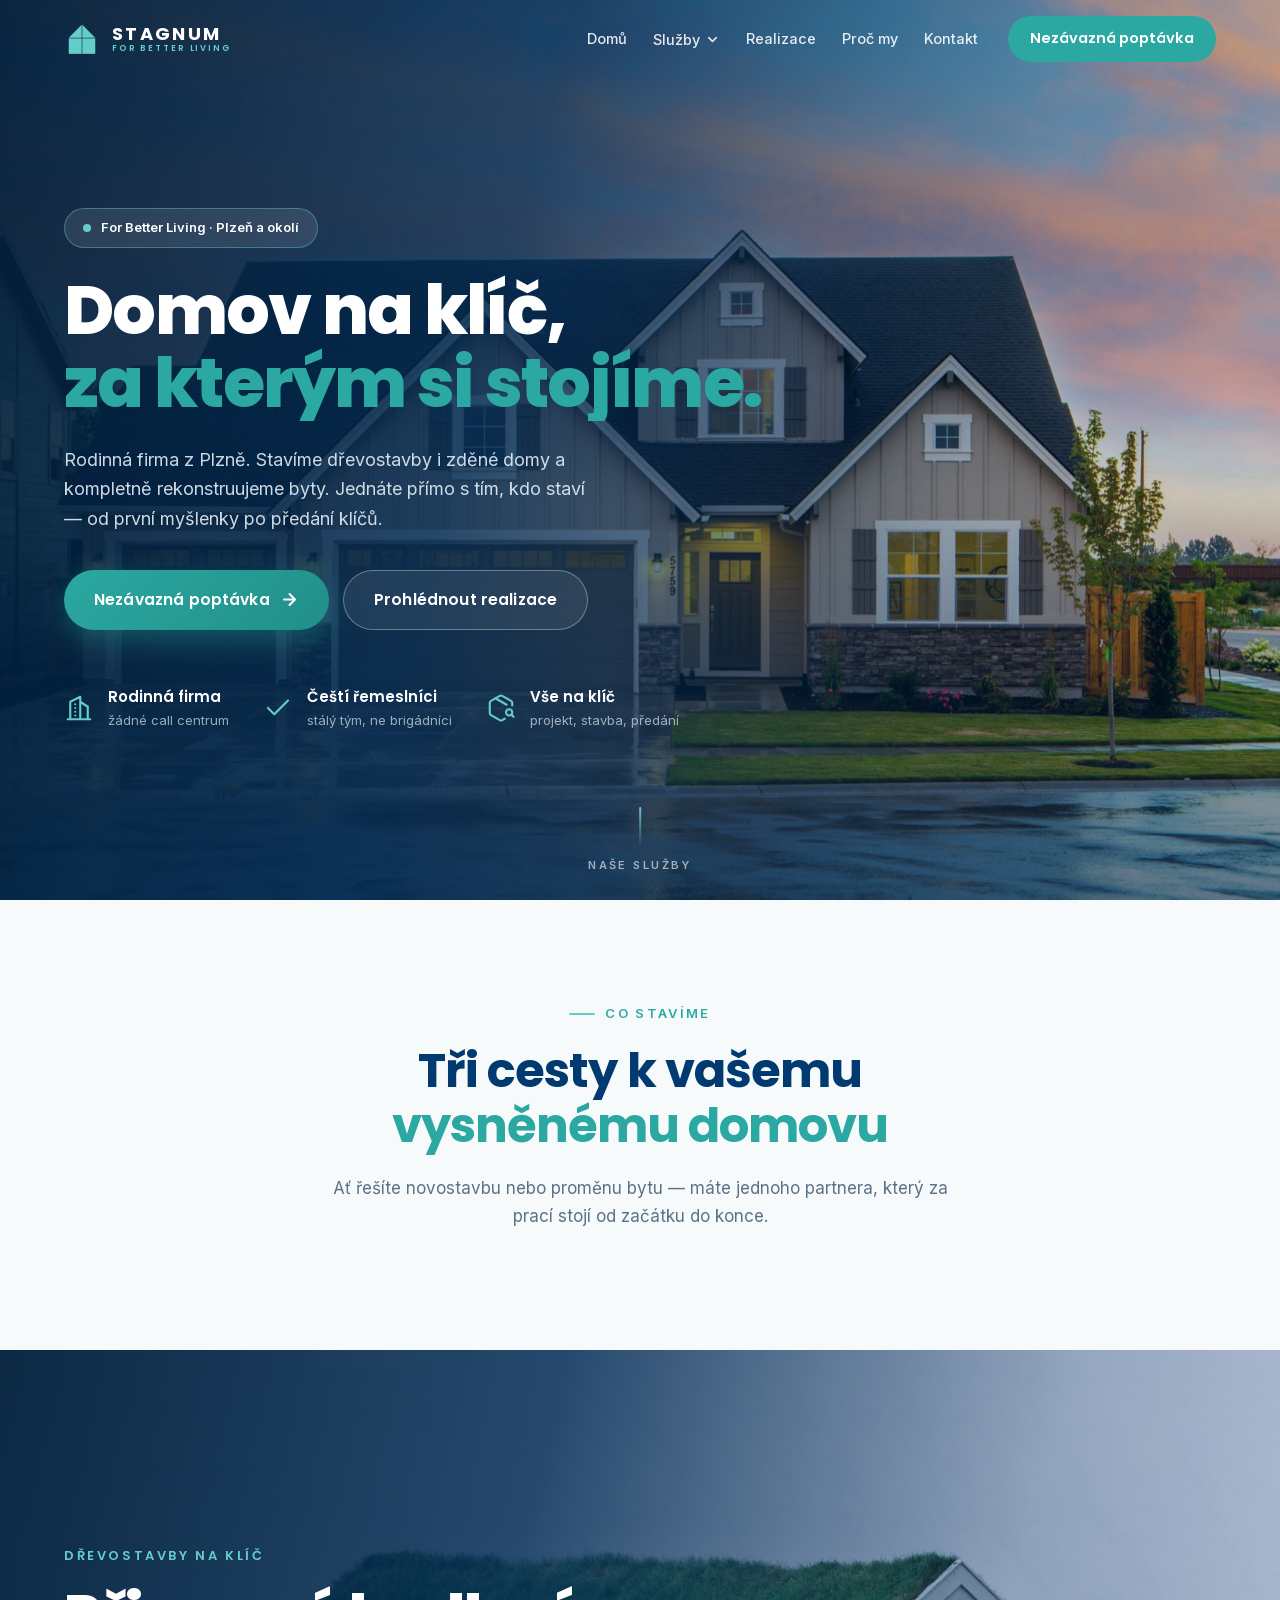
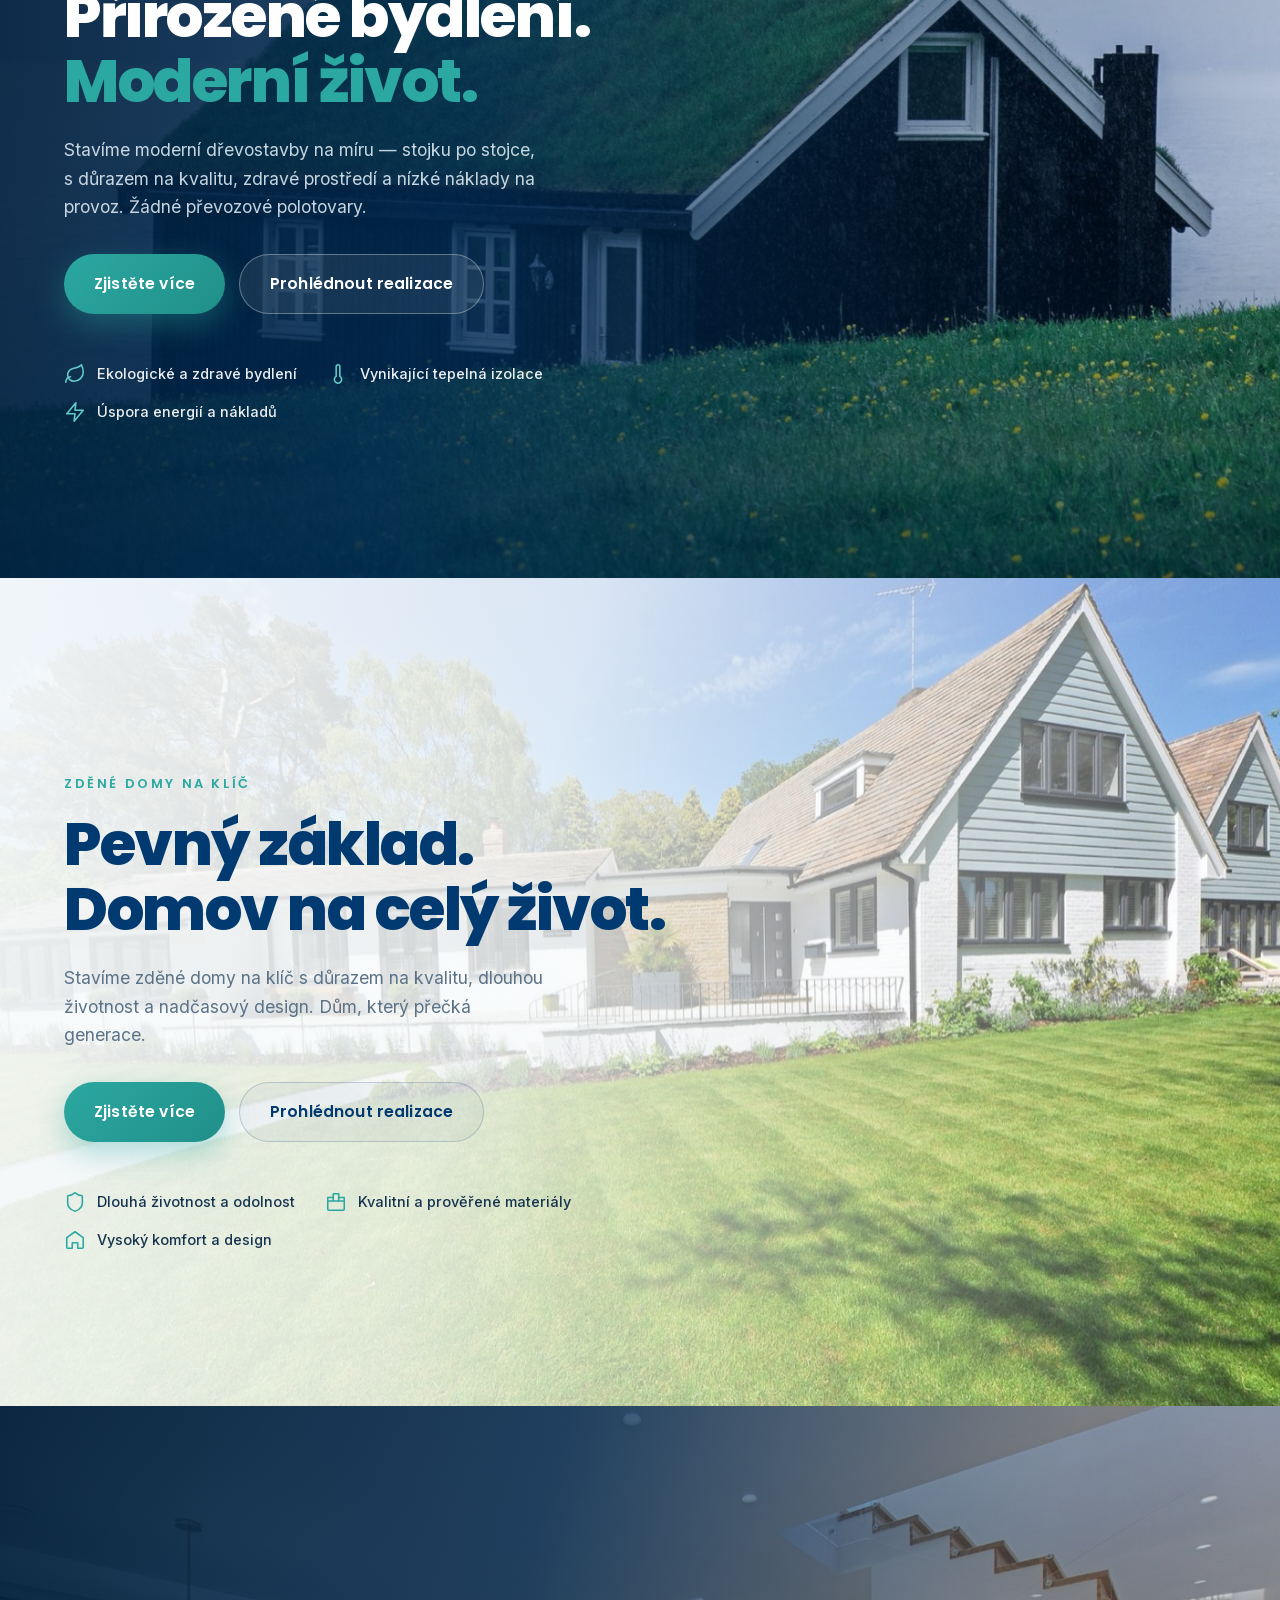
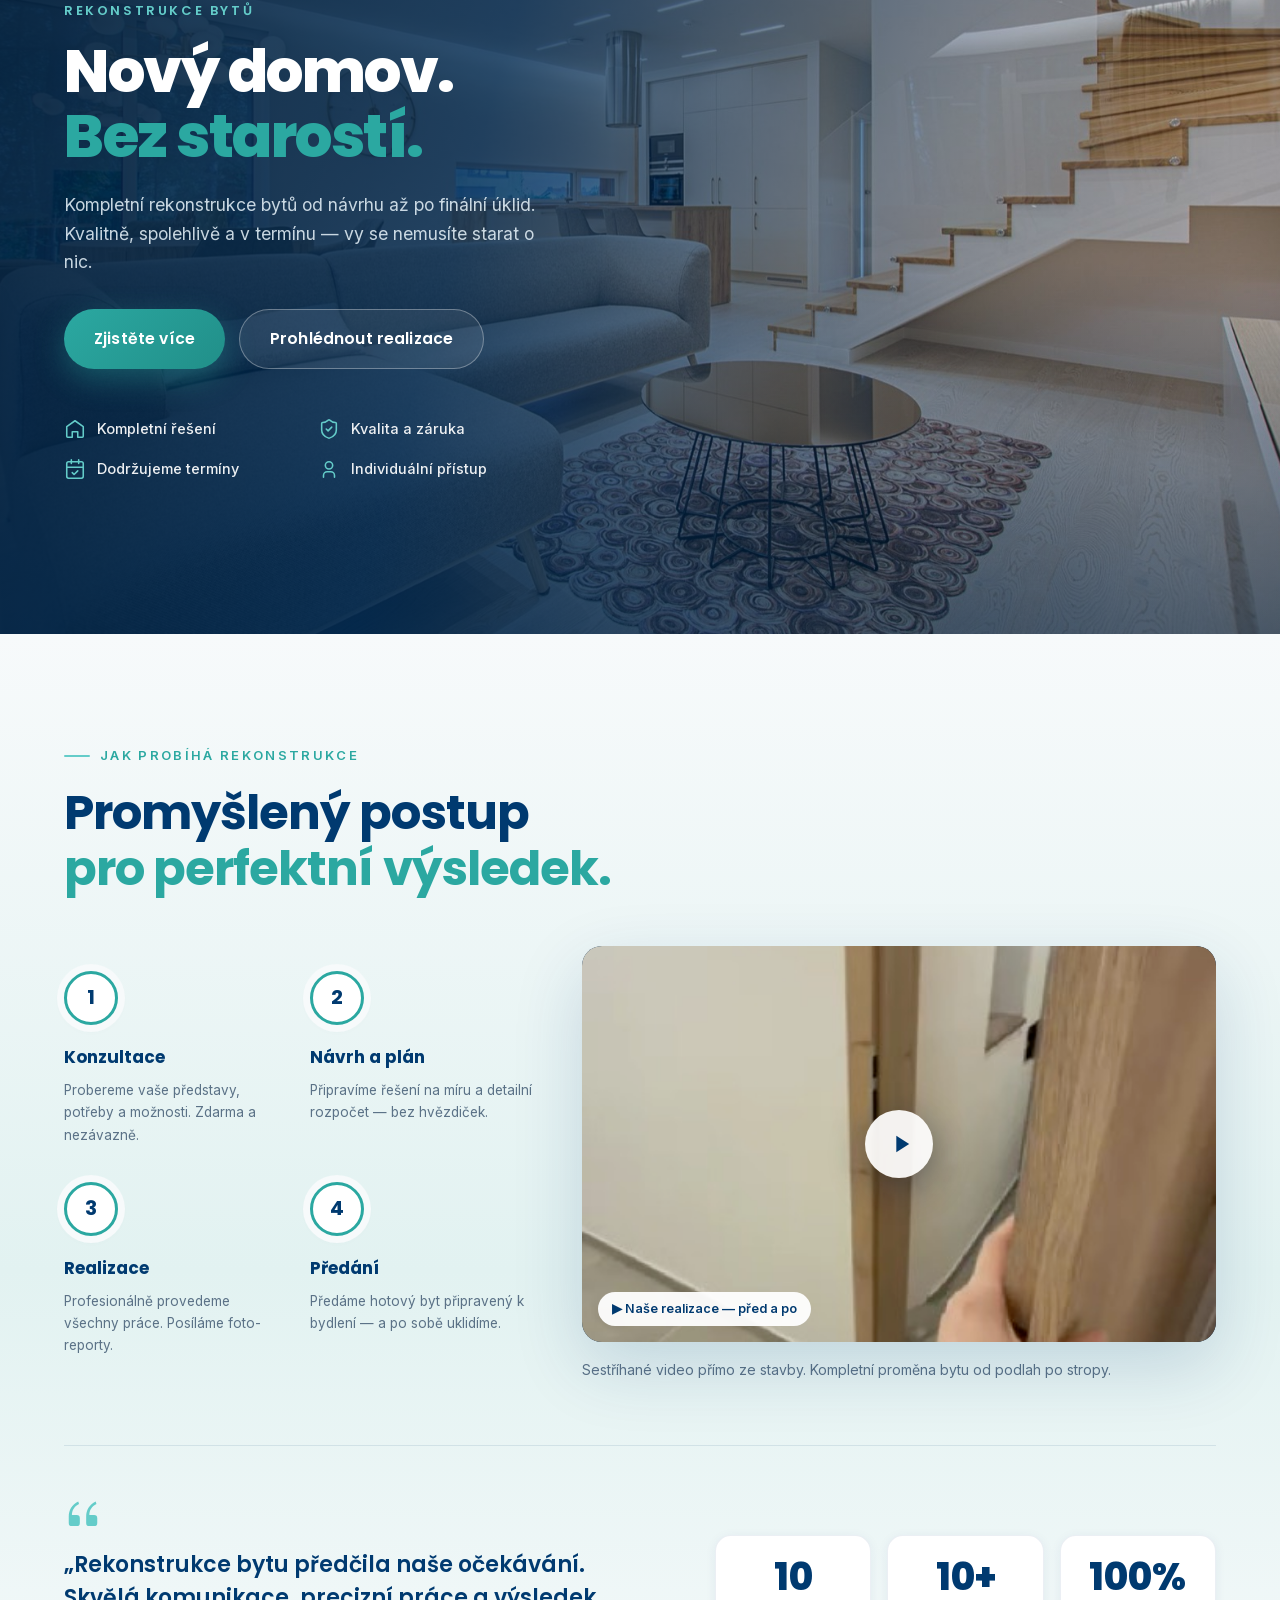
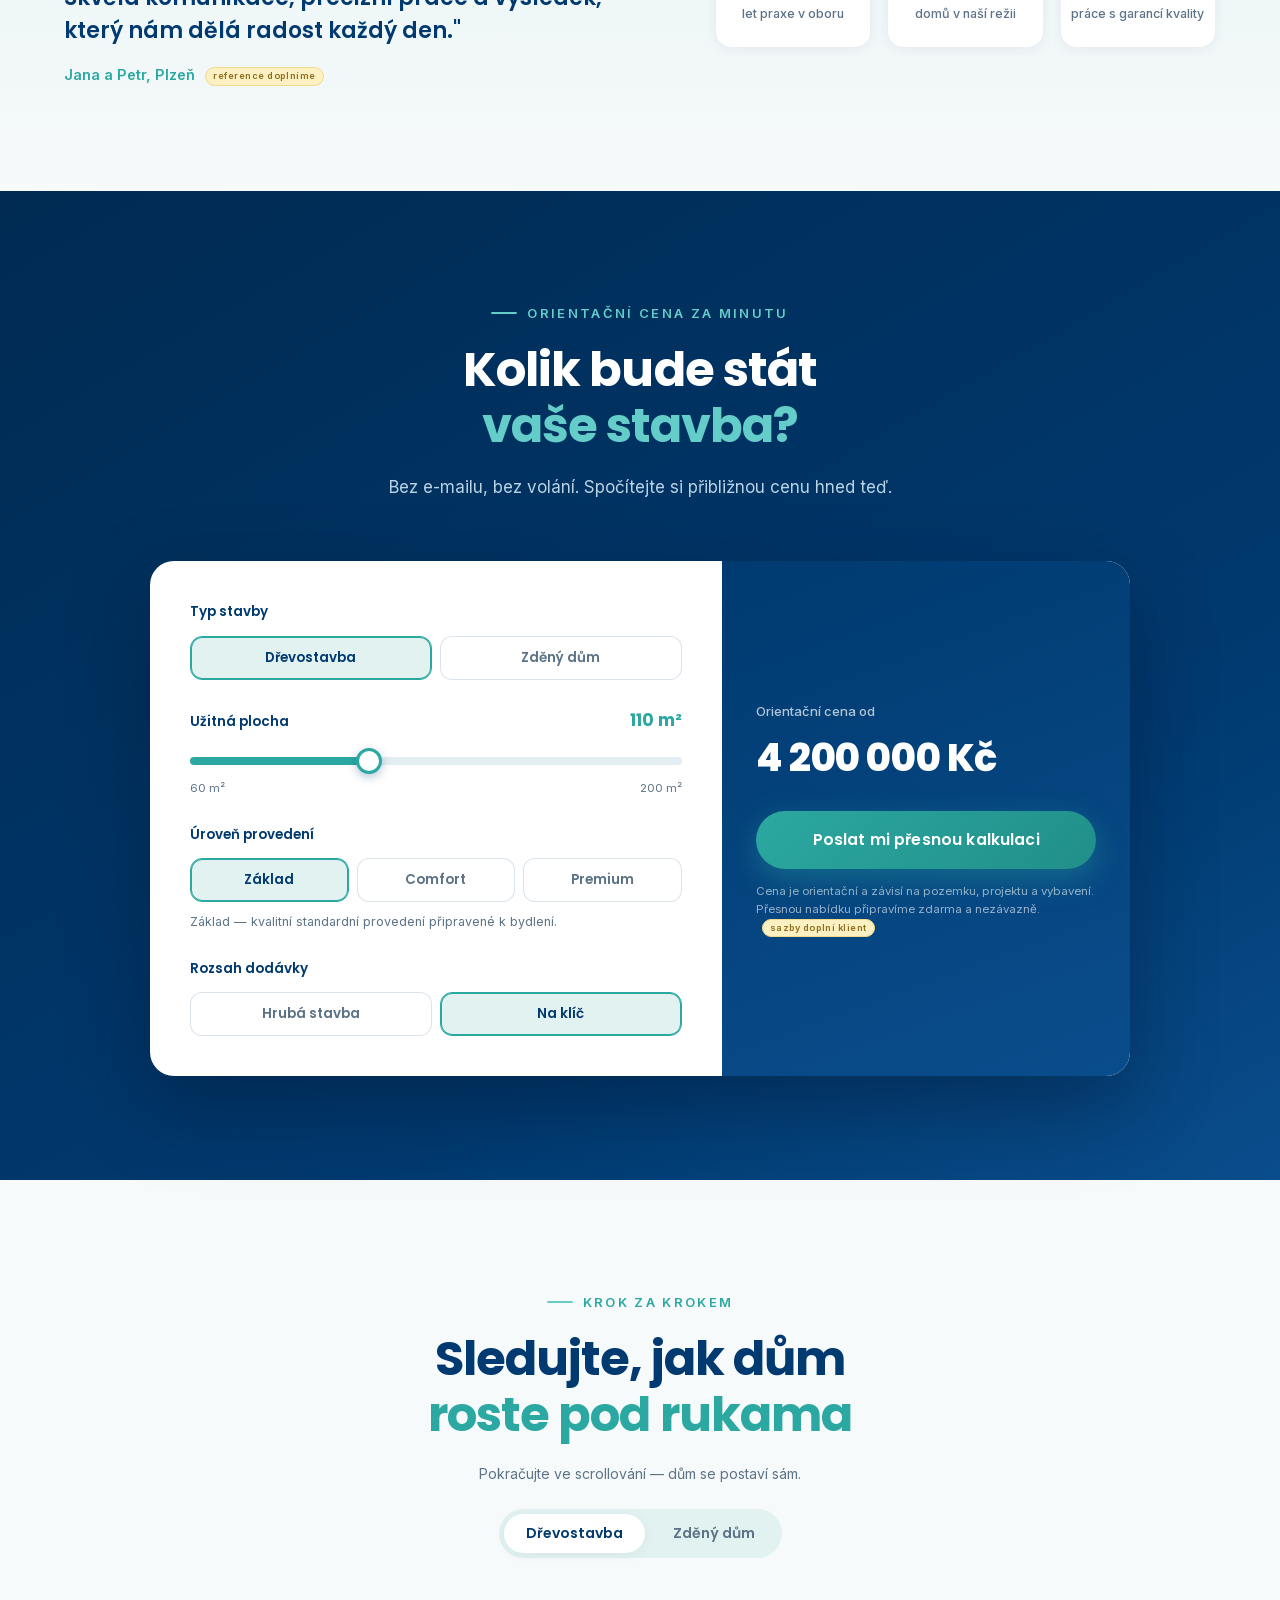
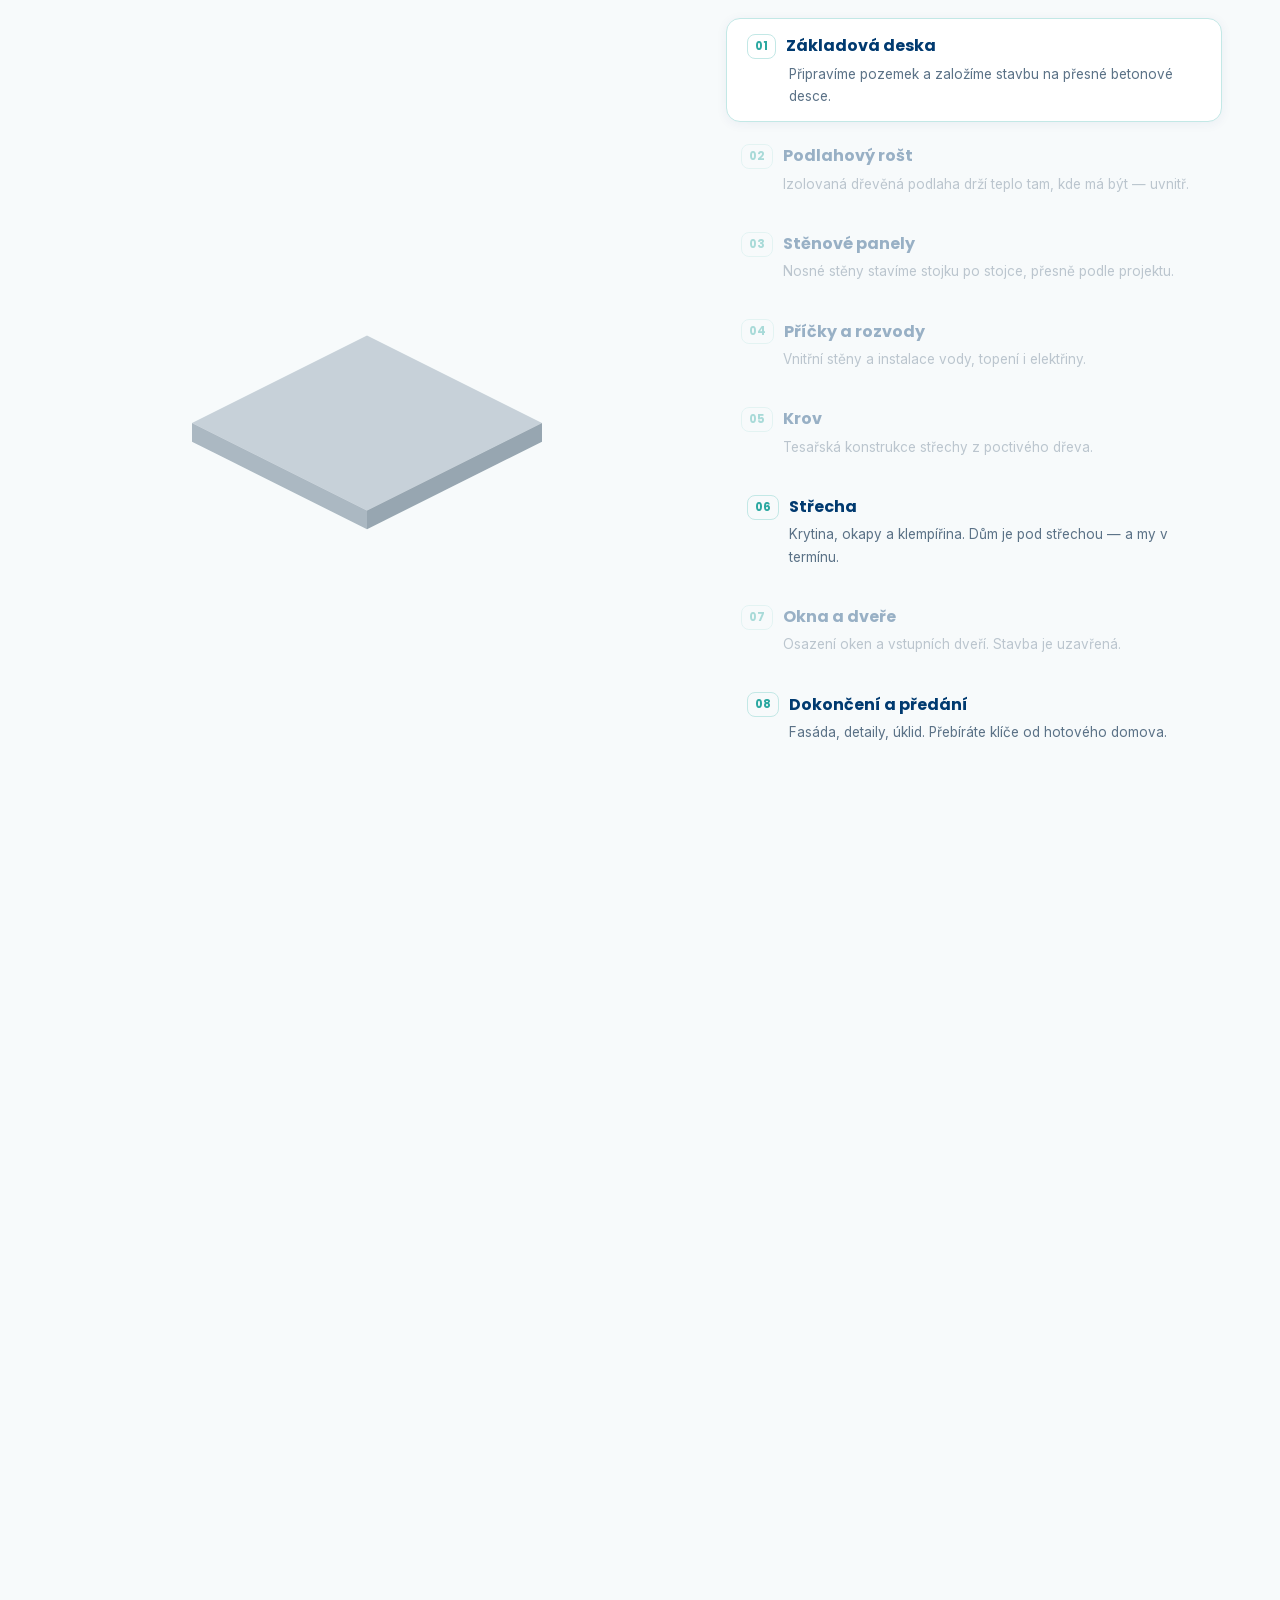
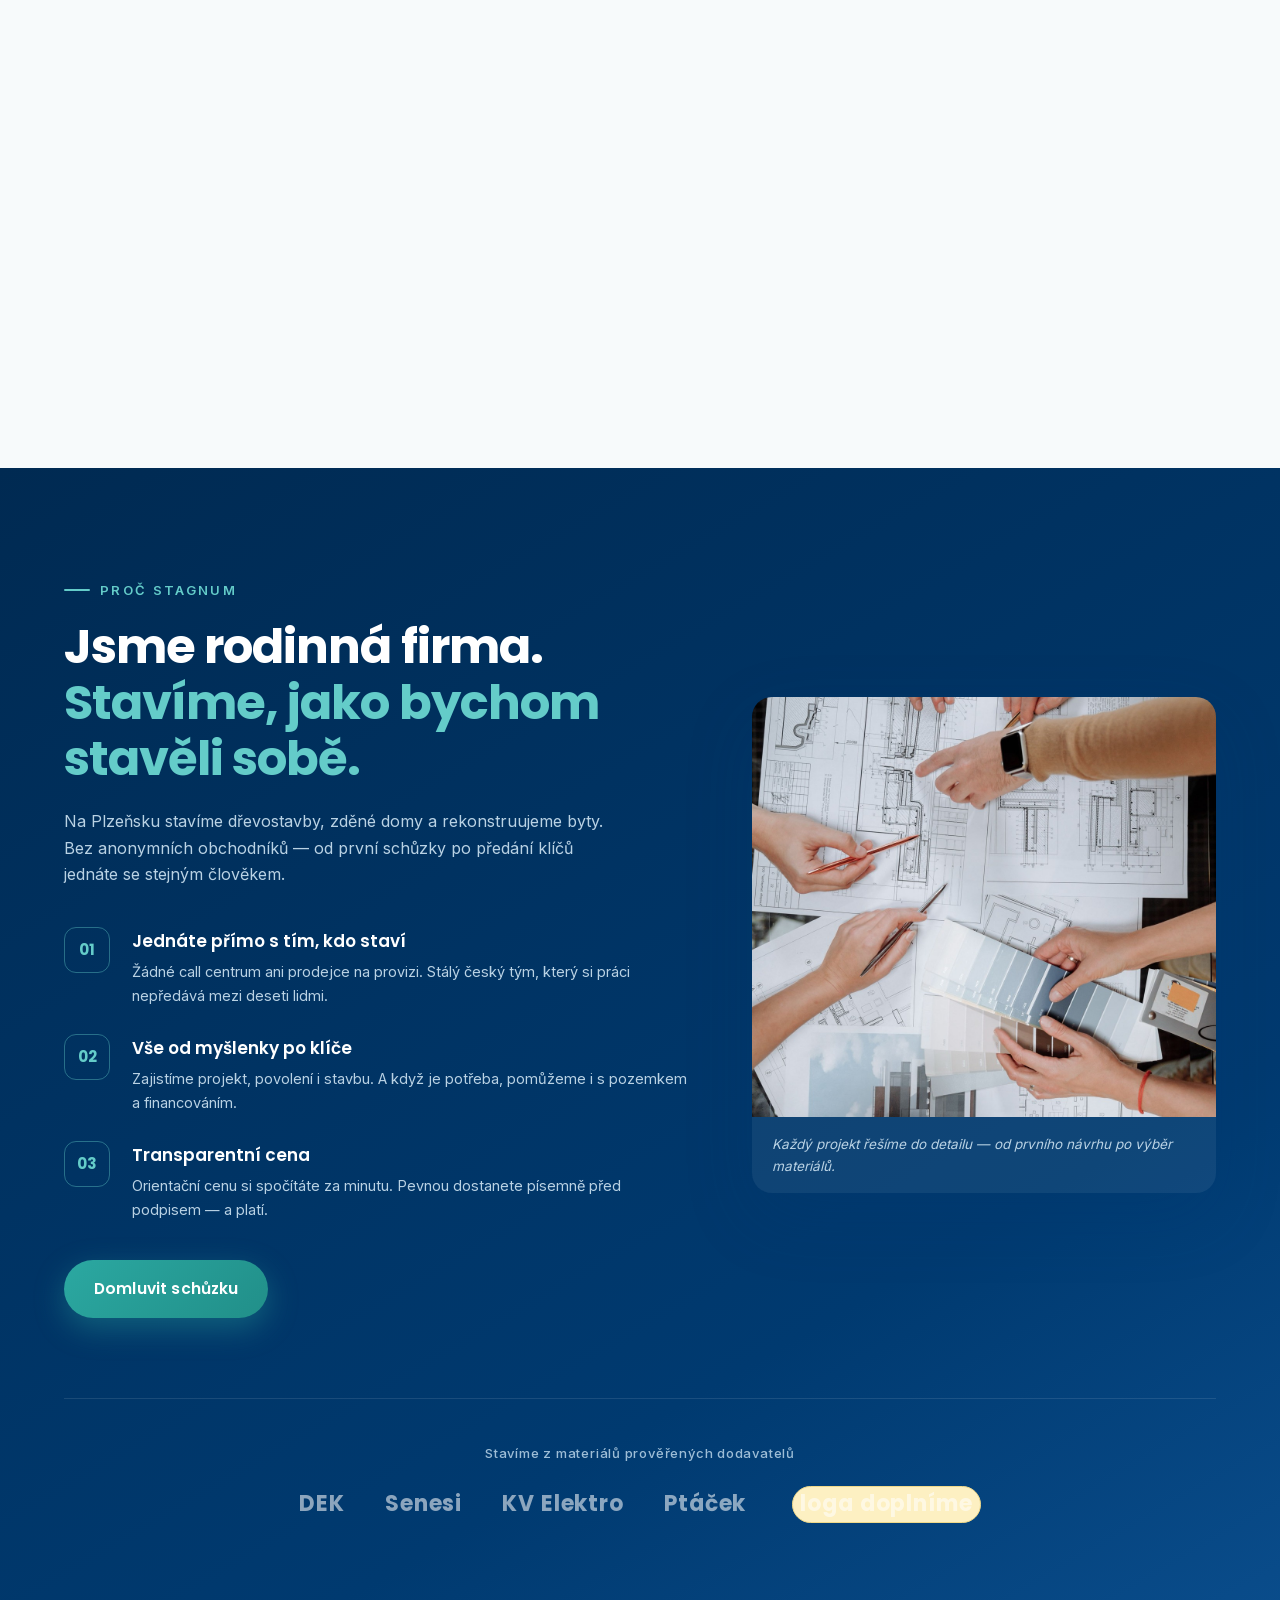
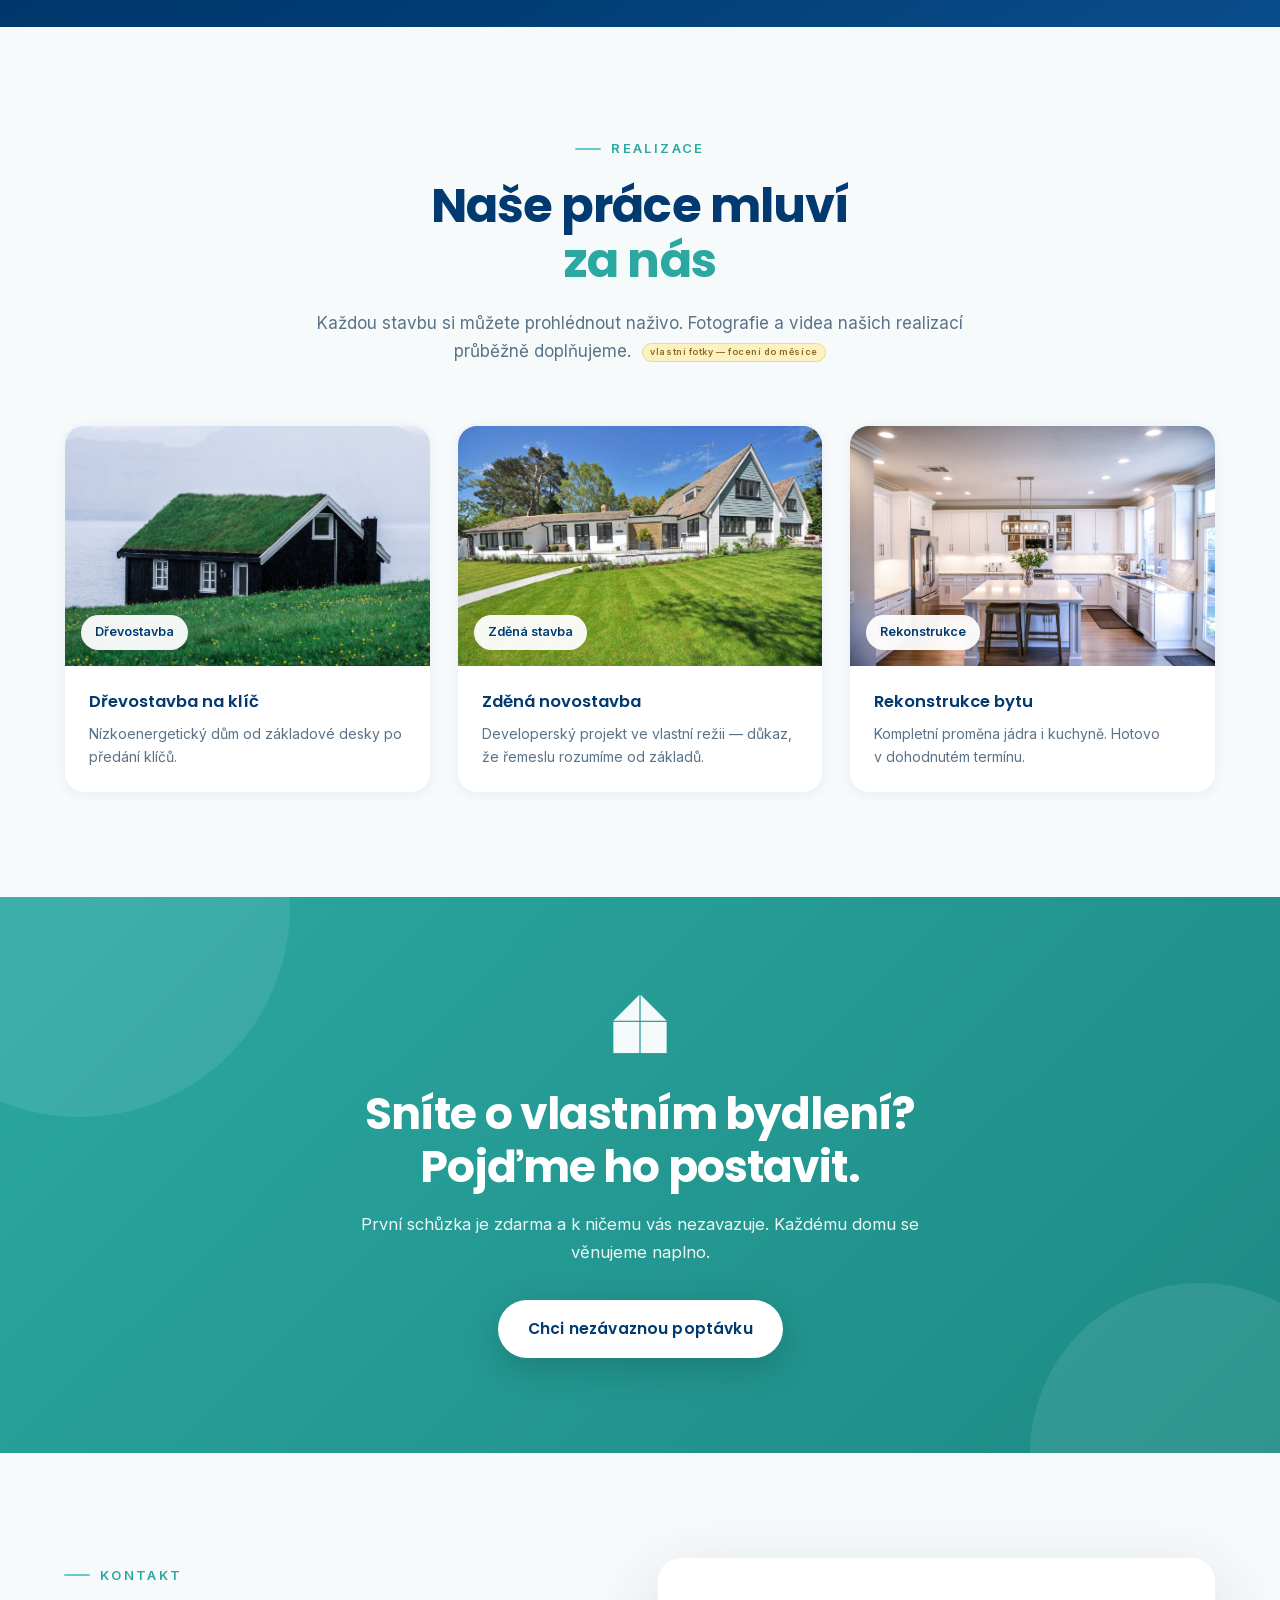
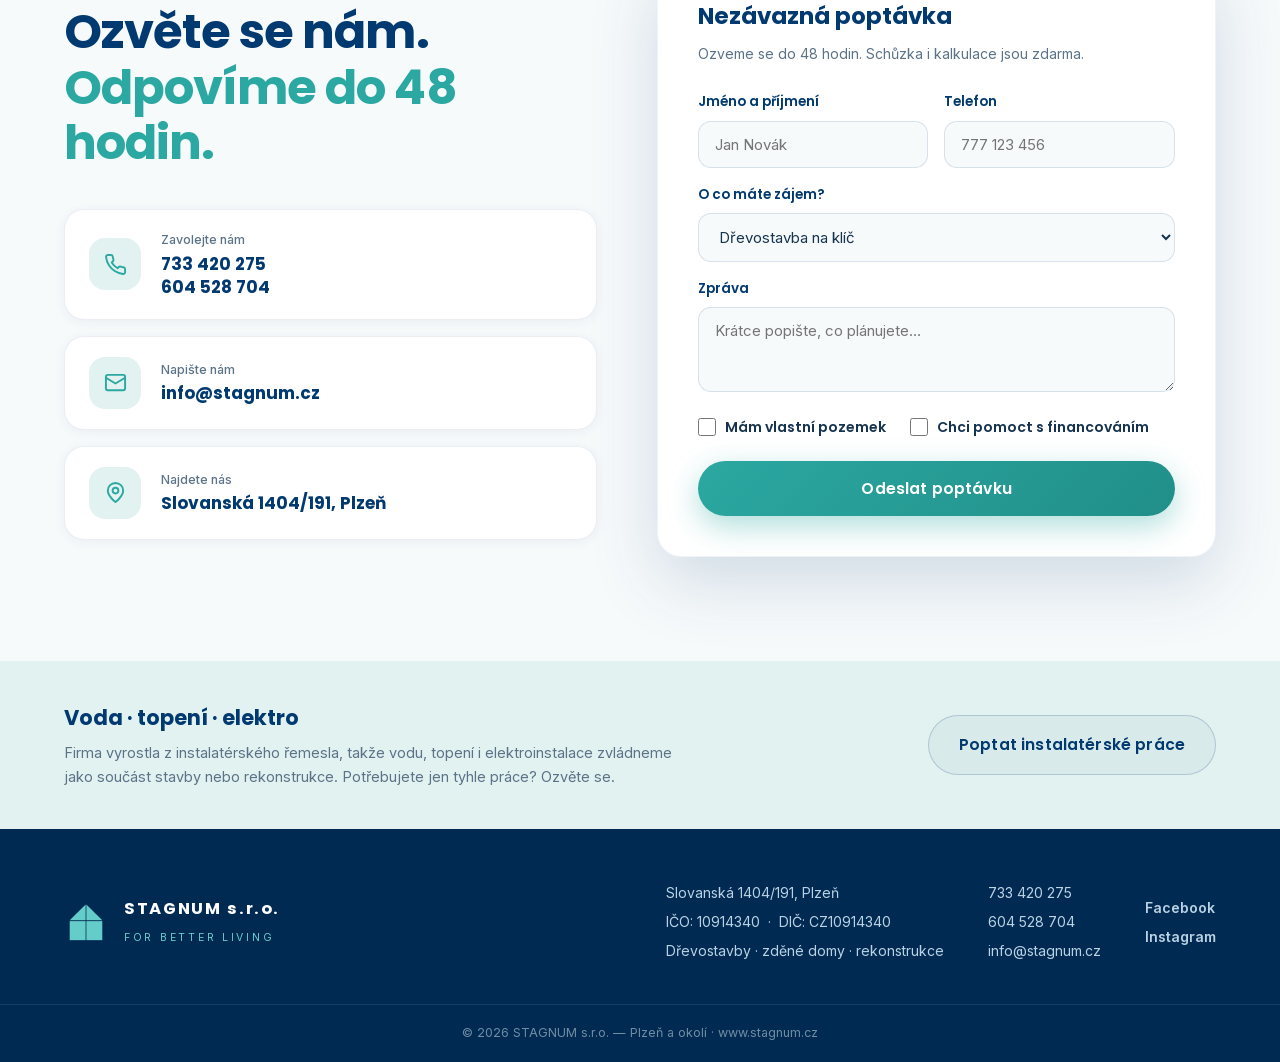
==== commit d503eb64: "Redesign dle feedbacku klienta — celoplošné vizualizace + Služby - Každá hlavní služba má vlastní he" ====
--- a/stagnum-landing/index.html
+++ b/stagnum-landing/index.html
@@ -3,27 +3,29 @@
 <head>
   <meta charset="UTF-8">
   <meta name="viewport" content="width=device-width, initial-scale=1.0">
-  <title>Dřevostavby Plzeň a okolí | ST4GNUM — For Better Living</title>
-  <meta name="description" content="Dřevostavby na klíč na Plzeňsku. Rodinná firma ST4GNUM — jednáte přímo s tím, kdo staví. Transparentní cena z kalkulačky za minutu, pevná před podpisem. Rekonstrukce bytů i zděné stavby.">
-  <meta property="og:title" content="Dřevostavby Plzeň a okolí | ST4GNUM — For Better Living">
-  <meta property="og:description" content="Dřevostavba na klíč s pevnou cenou a osobním přístupem. Spočítejte si orientační cenu za minutu.">
+  <title>Dřevostavby, zděné domy a rekonstrukce Plzeň | STAGNUM — For Better Living</title>
+  <meta name="description" content="STAGNUM — rodinná stavební firma z Plzně. Dřevostavby a zděné domy na klíč, kompletní rekonstrukce bytů. Jednáte přímo s tím, kdo staví. Spočítejte si orientační cenu za minutu.">
+  <meta property="og:title" content="Dřevostavby, zděné domy a rekonstrukce Plzeň | STAGNUM">
+  <meta property="og:description" content="Domov na klíč s pevnou cenou a osobním přístupem. Dřevostavby, zděné domy, rekonstrukce bytů na Plzeňsku.">
   <meta property="og:type" content="website">
   <meta property="og:url" content="https://www.stagnum.cz">
   <meta property="og:locale" content="cs_CZ">
-  <!-- Fonty lokálně (rychlost + funguje offline). Produkčně dokoupit Visby CF (logomanuál). -->
+
   <link rel="preload" href="fonts/poppins-800-latin-ext.woff2" as="font" type="font/woff2" crossorigin>
   <link rel="preload" href="fonts/poppins-800-latin.woff2" as="font" type="font/woff2" crossorigin>
   <link rel="preload" href="fonts/inter-400-latin-ext.woff2" as="font" type="font/woff2" crossorigin>
+  <link rel="preload" as="image" href="media/viz/hero-dum.jpg">
+  <!-- Fonty lokálně (rychlost + offline). Produkčně dokoupit Visby CF (logomanuál). -->
   <link rel="stylesheet" href="css/fonts.css">
   <link rel="stylesheet" href="css/style.css">
 </head>
 <body>
 
-  <!-- ============ LOADING SCREEN (vrstvy domu přiletí, ~1.8 s) ============ -->
+  <!-- ============ LOADING SCREEN (vrstvy domu přiletí) ============ -->
   <div class="preloader" id="preloader">
     <div class="preloader__inner">
       <svg viewBox="0 0 480 360" class="iso-house iso-house--loader" id="loaderHouse" aria-hidden="true"></svg>
-      <span class="preloader__text">ST4GNUM<small>FOR BETTER LIVING</small></span>
+      <span class="preloader__text">STAGNUM<small>FOR BETTER LIVING</small></span>
     </div>
   </div>
 
@@ -44,14 +46,27 @@
     <div class="nav__inner">
       <a href="#uvod" class="nav__brand">
         <svg viewBox="0 0 200 190" class="nav__logo" aria-hidden="true"><use href="#puzzleHouse"></use></svg>
-        <span class="nav__name">ST4GNUM<small>for better living</small></span>
+        <span class="nav__name">STAGNUM<small>for better living</small></span>
       </a>
+
       <nav class="nav__links" id="navLinks">
+        <a href="#uvod">Domů</a>
+        <div class="nav__has-sub">
+          <button class="nav__sub-toggle" aria-expanded="false">Služby
+            <svg viewBox="0 0 24 24" fill="none" stroke="currentColor" stroke-width="2.4" stroke-linecap="round" stroke-linejoin="round"><path d="M6 9l6 6 6-6"/></svg>
+          </button>
+          <div class="nav__dropdown">
+            <a href="#drevostavby"><strong>Dřevostavby na klíč</strong><span>Moderní, zdravé a úsporné bydlení</span></a>
+            <a href="#zdene-domy"><strong>Zděné domy na klíč</strong><span>Pevný základ na celý život</span></a>
+            <a href="#rekonstrukce"><strong>Rekonstrukce bytů</strong><span>Nový domov bez starostí</span></a>
+            <a href="#instalace" class="nav__dropdown-mini"><strong>Voda · topení · elektro</strong><span>Instalatérské práce</span></a>
+          </div>
+        </div>
         <a href="#realizace">Realizace</a>
-        <a href="#jak-stavime">Jak stavíme</a>
         <a href="#proc-my">Proč my</a>
         <a href="#kontakt">Kontakt</a>
       </nav>
+
       <a href="#kontakt" class="nav__cta">Nezávazná poptávka</a>
       <button class="nav__burger" id="navBurger" aria-label="Otevřít menu">
         <span></span><span></span><span></span>
@@ -61,105 +76,307 @@
 
   <main>
 
-    <!-- ============ HERO (navy gradient + kalkulačka) ============ -->
-    <section class="hero" id="uvod">
-      <canvas id="dust" class="hero__dust" aria-hidden="true"></canvas>
-
-      <div class="hero__inner">
-        <div class="hero__content">
-          <p class="hero__eyebrow"><span class="hero__eyebrow-dot"></span>For Better Living&nbsp;·&nbsp;Dřevostavby Plzeňsko</p>
-          <h1 class="hero__title">
-            <span class="line"><span>Postavíme vám</span></span>
-            <span class="line"><span class="hero__title-accent">dřevostavbu,</span></span>
-            <span class="line"><span>za kterou si stojíme.</span></span>
-          </h1>
-          <p class="hero__sub">Jednáte přímo s tím, kdo staví — žádné call centrum. Orientační cenu znáte za minutu, pevnou před podpisem smlouvy. Stavíme dřevostavby na klíč, rekonstruujeme byty a zvládneme i zděnou stavbu.</p>
-          <div class="hero__cta">
-            <a href="#kontakt" class="btn btn--primary">
-              Chci nezávaznou poptávku
-              <svg viewBox="0 0 24 24" fill="none" stroke="currentColor" stroke-width="2.5" stroke-linecap="round" stroke-linejoin="round"><path d="M5 12h14M12 5l7 7-7 7"/></svg>
-            </a>
-            <a href="#realizace" class="btn btn--ghost">Prohlédnout realizace</a>
-          </div>
-          <div class="hero__phones">
-            <a href="tel:+420733420275">733 420 275</a>
-            <span>·</span>
-            <a href="tel:+420604528704">604 528 704</a>
-          </div>
-        </div>
-
-        <!-- KALKULAČKA -->
-        <div class="calc" id="kalkulacka">
-          <div class="calc__head">
-            <h2>Kolik bude stát vaše dřevostavba?</h2>
-            <p>Orientační cena za minutu. Bez e-mailu, bez volání.</p>
-          </div>
-
-          <label class="calc__row">
-            <div class="calc__label">Užitná plocha <output id="areaOut">110 m²</output></div>
-            <input type="range" id="areaInput" min="60" max="200" step="5" value="110">
-            <div class="calc__range-marks"><span>60 m²</span><span>200 m²</span></div>
-          </label>
-
-          <div class="calc__row">
-            <div class="calc__label">Standard provedení</div>
-            <div class="calc__segments" id="standardSeg">
-              <button type="button" class="is-active" data-mult="1.0">Základní</button>
-              <button type="button" data-mult="1.18">Komfort</button>
-              <button type="button" data-mult="1.38">Prémium</button>
-            </div>
-          </div>
-
-          <div class="calc__row">
-            <div class="calc__label">Stupeň dokončení</div>
-            <div class="calc__segments" id="finishSeg">
-              <button type="button" data-mult="0.78">Hrubá stavba</button>
-              <button type="button" class="is-active" data-mult="1.0">Na klíč</button>
-            </div>
-          </div>
-
-          <div class="calc__result">
+    <!-- ============ HERO ============ -->
+    <section class="hero svc-hero" id="uvod">
+      <img class="svc-hero__img" src="media/viz/hero-dum.jpg" alt="Moderní rodinný dům za soumraku">
+      <div class="svc-hero__overlay svc-hero__overlay--dark"></div>
+      <div class="svc-hero__inner container">
+        <p class="hero__eyebrow"><span class="hero__eyebrow-dot"></span>For Better Living&nbsp;·&nbsp;Plzeň a okolí</p>
+        <h1 class="hero__title">
+          <span class="line"><span>Domov na klíč,</span></span>
+          <span class="line"><span class="accent">za kterým si stojíme.</span></span>
+        </h1>
+        <p class="hero__sub">Rodinná firma z Plzně. Stavíme dřevostavby i zděné domy a kompletně rekonstruujeme byty. Jednáte přímo s tím, kdo staví — od první myšlenky po předání klíčů.</p>
+        <div class="hero__cta">
+          <a href="#kontakt" class="btn btn--primary">
+            Nezávazná poptávka
+            <svg viewBox="0 0 24 24" fill="none" stroke="currentColor" stroke-width="2.5" stroke-linecap="round" stroke-linejoin="round"><path d="M5 12h14M12 5l7 7-7 7"/></svg>
+          </a>
+          <a href="#realizace" class="btn btn--ghost-light">Prohlédnout realizace</a>
+        </div>
+        <div class="hero__features">
+          <div class="hero__feature">
+            <svg viewBox="0 0 24 24" fill="none" stroke="currentColor" stroke-width="1.7" stroke-linecap="round" stroke-linejoin="round"><path d="M3 21h18M5 21V7l8-4v18M19 21V11l-6-4"/><path d="M9 9v.01M9 12v.01M9 15v.01M9 18v.01"/></svg>
+            <div><strong>Rodinná firma</strong><span>žádné call centrum</span></div>
+          </div>
+          <div class="hero__feature">
+            <svg viewBox="0 0 24 24" fill="none" stroke="currentColor" stroke-width="1.7" stroke-linecap="round" stroke-linejoin="round"><path d="M20 6L9 17l-5-5"/></svg>
+            <div><strong>Čeští řemeslníci</strong><span>stálý tým, ne brigádníci</span></div>
+          </div>
+          <div class="hero__feature">
+            <svg viewBox="0 0 24 24" fill="none" stroke="currentColor" stroke-width="1.7" stroke-linecap="round" stroke-linejoin="round"><path d="M21 10V8a2 2 0 0 0-1-1.73l-7-4a2 2 0 0 0-2 0l-7 4A2 2 0 0 0 3 8v8a2 2 0 0 0 1 1.73l7 4a2 2 0 0 0 2 0l2-1.14"/><path d="M16.5 9.4 7.5 4.21"/><circle cx="18.5" cy="15.5" r="2.5"/><path d="M20.3 17.3 22 19"/></svg>
+            <div><strong>Vše na klíč</strong><span>projekt, stavba, předání</span></div>
+          </div>
+        </div>
+      </div>
+      <a href="#sluzby" class="hero__scroll" aria-label="Posunout dolů">
+        <span class="hero__scroll-line"></span><span>Naše služby</span>
+      </a>
+    </section>
+
+    <!-- ============ SLUŽBY — intro ============ -->
+    <section class="svc-intro section" id="sluzby">
+      <div class="container section__head">
+        <p class="section__eyebrow">Co stavíme</p>
+        <h2 class="section__title">Tři cesty k vašemu<br><span class="accent">vysněnému domovu</span></h2>
+        <p class="section__lead">Ať řešíte novostavbu nebo proměnu bytu — máte jednoho partnera, který za prací stojí od začátku do konce.</p>
+      </div>
+    </section>
+
+    <!-- ============ DŘEVOSTAVBY ============ -->
+    <section class="svc-hero svc-hero--split" id="drevostavby">
+      <img class="svc-hero__img" src="media/viz/drevostavba.jpg" alt="Moderní dřevostavba" loading="lazy">
+      <div class="svc-hero__overlay svc-hero__overlay--dark"></div>
+      <div class="svc-hero__inner container">
+        <p class="svc-hero__eyebrow">Dřevostavby na klíč</p>
+        <h2 class="svc-hero__title">Přirozené bydlení.<br><span class="accent">Moderní život.</span></h2>
+        <p class="svc-hero__sub">Stavíme moderní dřevostavby na míru — stojku po stojce, s důrazem na kvalitu, zdravé prostředí a nízké náklady na provoz. Žádné převozové polotovary.</p>
+        <div class="svc-hero__cta">
+          <a href="#kontakt" class="btn btn--primary">Zjistěte více</a>
+          <a href="#realizace" class="btn btn--ghost-light">Prohlédnout realizace</a>
+        </div>
+        <ul class="svc-hero__feats">
+          <li><svg viewBox="0 0 24 24" fill="none" stroke="currentColor" stroke-width="1.7" stroke-linecap="round" stroke-linejoin="round"><path d="M11 20A7 7 0 0 1 9.8 6.1C15.5 5 17 4.48 19 2c1 2 2 4.18 2 8 0 5.5-4.78 10-10 10Z"/><path d="M2 21c0-3 1.85-5.36 5.08-6"/></svg>Ekologické a&nbsp;zdravé bydlení</li>
+          <li><svg viewBox="0 0 24 24" fill="none" stroke="currentColor" stroke-width="1.7" stroke-linecap="round" stroke-linejoin="round"><path d="M14 4v10.54a4 4 0 1 1-4 0V4a2 2 0 0 1 4 0Z"/></svg>Vynikající tepelná izolace</li>
+          <li><svg viewBox="0 0 24 24" fill="none" stroke="currentColor" stroke-width="1.7" stroke-linecap="round" stroke-linejoin="round"><path d="M13 2 3 14h9l-1 8 10-12h-9l1-8z"/></svg>Úspora energií a&nbsp;nákladů</li>
+        </ul>
+      </div>
+    </section>
+
+    <!-- ============ ZDĚNÉ DOMY (světlá varianta) ============ -->
+    <section class="svc-hero svc-hero--split svc-hero--light" id="zdene-domy">
+      <img class="svc-hero__img" src="media/viz/zdeny-dum.jpg" alt="Moderní zděný dům" loading="lazy">
+      <div class="svc-hero__overlay svc-hero__overlay--light"></div>
+      <div class="svc-hero__inner container">
+        <p class="svc-hero__eyebrow">Zděné domy na klíč</p>
+        <h2 class="svc-hero__title">Pevný základ.<br><span class="accent-navy">Domov na celý život.</span></h2>
+        <p class="svc-hero__sub">Stavíme zděné domy na klíč s důrazem na kvalitu, dlouhou životnost a nadčasový design. Dům, který přečká generace.</p>
+        <div class="svc-hero__cta">
+          <a href="#kontakt" class="btn btn--primary">Zjistěte více</a>
+          <a href="#realizace" class="btn btn--ghost-dark">Prohlédnout realizace</a>
+        </div>
+        <ul class="svc-hero__feats svc-hero__feats--dark">
+          <li><svg viewBox="0 0 24 24" fill="none" stroke="currentColor" stroke-width="1.7" stroke-linecap="round" stroke-linejoin="round"><path d="M20 13c0 5-3.5 7.5-7.66 8.95a1 1 0 0 1-.67-.01C7.5 20.5 4 18 4 13V6a1 1 0 0 1 1-1c2 0 4.5-1.2 6.24-2.72a1.17 1.17 0 0 1 1.52 0C14.51 3.81 17 5 19 5a1 1 0 0 1 1 1Z"/></svg>Dlouhá životnost a&nbsp;odolnost</li>
+          <li><svg viewBox="0 0 24 24" fill="none" stroke="currentColor" stroke-width="1.7" stroke-linecap="round" stroke-linejoin="round"><rect x="3" y="11" width="18" height="10" rx="1"/><path d="M3 11V7h6v4M9 7V3h6v8M15 11V7h6v4"/></svg>Kvalitní a&nbsp;prověřené materiály</li>
+          <li><svg viewBox="0 0 24 24" fill="none" stroke="currentColor" stroke-width="1.7" stroke-linecap="round" stroke-linejoin="round"><path d="M3 9.5 12 3l9 6.5V20a1 1 0 0 1-1 1h-5v-6H9v6H4a1 1 0 0 1-1-1z"/></svg>Vysoký komfort a&nbsp;design</li>
+        </ul>
+      </div>
+    </section>
+
+    <!-- ============ REKONSTRUKCE BYTŮ ============ -->
+    <section class="svc-hero svc-hero--split" id="rekonstrukce">
+      <img class="svc-hero__img" src="media/viz/interier-po.jpg" alt="Moderní interiér po rekonstrukci" loading="lazy">
+      <div class="svc-hero__overlay svc-hero__overlay--dark"></div>
+      <div class="svc-hero__inner container">
+        <p class="svc-hero__eyebrow">Rekonstrukce bytů</p>
+        <h2 class="svc-hero__title">Nový domov.<br><span class="accent">Bez starostí.</span></h2>
+        <p class="svc-hero__sub">Kompletní rekonstrukce bytů od návrhu až po finální úklid. Kvalitně, spolehlivě a v termínu — vy se nemusíte starat o nic.</p>
+        <div class="svc-hero__cta">
+          <a href="#kontakt" class="btn btn--primary">Zjistěte více</a>
+          <a href="#realizace" class="btn btn--ghost-light">Prohlédnout realizace</a>
+        </div>
+        <ul class="svc-hero__feats svc-hero__feats--grid">
+          <li><svg viewBox="0 0 24 24" fill="none" stroke="currentColor" stroke-width="1.7" stroke-linecap="round" stroke-linejoin="round"><path d="M3 9.5 12 3l9 6.5V20a1 1 0 0 1-1 1h-5v-6H9v6H4a1 1 0 0 1-1-1z"/></svg>Kompletní řešení</li>
+          <li><svg viewBox="0 0 24 24" fill="none" stroke="currentColor" stroke-width="1.7" stroke-linecap="round" stroke-linejoin="round"><path d="M20 13c0 5-3.5 7.5-7.66 8.95a1 1 0 0 1-.67-.01C7.5 20.5 4 18 4 13V6a1 1 0 0 1 1-1c2 0 4.5-1.2 6.24-2.72a1.17 1.17 0 0 1 1.52 0C14.51 3.81 17 5 19 5a1 1 0 0 1 1 1Z"/><path d="m9 12 2 2 4-4"/></svg>Kvalita a&nbsp;záruka</li>
+          <li><svg viewBox="0 0 24 24" fill="none" stroke="currentColor" stroke-width="1.7" stroke-linecap="round" stroke-linejoin="round"><rect x="3" y="4" width="18" height="18" rx="2"/><path d="M16 2v4M8 2v4M3 10h18M9 16l2 2 4-4"/></svg>Dodržujeme termíny</li>
+          <li><svg viewBox="0 0 24 24" fill="none" stroke="currentColor" stroke-width="1.7" stroke-linecap="round" stroke-linejoin="round"><circle cx="12" cy="8" r="4"/><path d="M6 21v-2a4 4 0 0 1 4-4h4a4 4 0 0 1 4 4v2"/></svg>Individuální přístup</li>
+        </ul>
+      </div>
+    </section>
+
+    <!-- ============ REKONSTRUKCE — postup + před/po + reference ============ -->
+    <section class="reno section section--soft">
+      <div class="container">
+        <div class="section__head section__head--left">
+          <p class="section__eyebrow">Jak probíhá rekonstrukce</p>
+          <h2 class="section__title">Promyšlený postup<br><span class="accent">pro perfektní výsledek.</span></h2>
+        </div>
+
+        <div class="reno__grid">
+          <!-- postup -->
+          <div class="reno__steps">
+            <div class="process__line" aria-hidden="true"><span id="processLineFill"></span></div>
+            <div class="step">
+              <div class="step__badge">1</div>
+              <h3>Konzultace</h3>
+              <p>Probereme vaše představy, potřeby a možnosti. Zdarma a nezávazně.</p>
+            </div>
+            <div class="step">
+              <div class="step__badge">2</div>
+              <h3>Návrh a&nbsp;plán</h3>
+              <p>Připravíme řešení na míru a detailní rozpočet — bez hvězdiček.</p>
+            </div>
+            <div class="step">
+              <div class="step__badge">3</div>
+              <h3>Realizace</h3>
+              <p>Profesionálně provedeme všechny práce. Posíláme foto-reporty.</p>
+            </div>
+            <div class="step">
+              <div class="step__badge">4</div>
+              <h3>Předání</h3>
+              <p>Předáme hotový byt připravený k bydlení — a po sobě uklidíme.</p>
+            </div>
+          </div>
+
+          <!-- před / po (reálné video klienta) -->
+          <figure class="reno__video">
+            <div class="reno__video-frame" id="videoCard" role="button" tabindex="0" aria-label="Přehrát video rekonstrukce">
+              <video id="refVideo" src="media/rekonstrukce-nahled.mp4" poster="media/poster.jpg" muted loop playsinline preload="none"></video>
+              <button class="ref-card__play" aria-hidden="true" tabindex="-1">
+                <svg viewBox="0 0 24 24" fill="currentColor"><path d="M8 5v14l11-7z"/></svg>
+              </button>
+              <span class="reno__video-badge">▶ Naše realizace — před a&nbsp;po</span>
+            </div>
+            <figcaption>Sestříhané video přímo ze stavby. Kompletní proměna bytu od podlah po stropy.</figcaption>
+          </figure>
+        </div>
+
+        <!-- reference + statistiky -->
+        <div class="reno__proof">
+          <blockquote class="reno__quote">
+            <svg viewBox="0 0 24 24" fill="currentColor" aria-hidden="true"><path d="M9.5 5C6.5 6.5 5 9 5 12h3a2 2 0 0 1 2 2v3a2 2 0 0 1-2 2H5a2 2 0 0 1-2-2v-4c0-4 2-7.5 6-9.5ZM20.5 5C17.5 6.5 16 9 16 12h3a2 2 0 0 1 2 2v3a2 2 0 0 1-2 2h-3a2 2 0 0 1-2-2v-4c0-4 2-7.5 6-9.5Z"/></svg>
+            <p>„Rekonstrukce bytu předčila naše očekávání. Skvělá komunikace, precizní práce a výsledek, který nám dělá radost každý den."</p>
+            <footer>Jana a&nbsp;Petr, Plzeň <span class="todo-chip">reference doplníme</span></footer>
+          </blockquote>
+          <div class="reno__stats">
+            <div class="stat">
+              <div class="stat__num"><span class="counter" data-target="10">0</span></div>
+              <div class="stat__label">let praxe v&nbsp;oboru</div>
+            </div>
+            <div class="stat">
+              <div class="stat__num"><span class="counter" data-target="10">0</span>+</div>
+              <div class="stat__label">domů v&nbsp;naší režii</div>
+            </div>
+            <div class="stat">
+              <div class="stat__num"><span class="counter" data-target="100">0</span>%</div>
+              <div class="stat__label">práce s&nbsp;garancí kvality</div>
+            </div>
+          </div>
+        </div>
+      </div>
+    </section>
+
+    <!-- ============ KALKULAČKA ============ -->
+    <section class="calc-section section section--navy" id="kalkulacka">
+      <div class="container">
+        <div class="section__head">
+          <p class="section__eyebrow section__eyebrow--light">Orientační cena za minutu</p>
+          <h2 class="section__title">Kolik bude stát<br><span class="accent-teal">vaše stavba?</span></h2>
+          <p class="section__lead section__lead--light">Bez e-mailu, bez volání. Spočítejte si přibližnou cenu hned teď.</p>
+        </div>
+
+        <div class="calc">
+          <div class="calc__main">
+            <div class="calc__row">
+              <div class="calc__label">Typ stavby</div>
+              <div class="calc__segments" id="typeSeg">
+                <button type="button" class="is-active" data-mult="1.0">Dřevostavba</button>
+                <button type="button" data-mult="1.06">Zděný dům</button>
+              </div>
+            </div>
+
+            <label class="calc__row">
+              <div class="calc__label">Užitná plocha <output id="areaOut">110 m²</output></div>
+              <input type="range" id="areaInput" min="60" max="200" step="5" value="110">
+              <div class="calc__range-marks"><span>60 m²</span><span>200 m²</span></div>
+            </label>
+
+            <div class="calc__row">
+              <div class="calc__label">Úroveň provedení</div>
+              <div class="calc__segments" id="standardSeg">
+                <button type="button" class="is-active" data-mult="1.0">Základ</button>
+                <button type="button" data-mult="1.18">Comfort</button>
+                <button type="button" data-mult="1.38">Premium</button>
+              </div>
+              <p class="calc__hint" id="levelHint">Základ — kvalitní standardní provedení připravené k bydlení.</p>
+            </div>
+
+            <div class="calc__row">
+              <div class="calc__label">Rozsah dodávky</div>
+              <div class="calc__segments" id="finishSeg">
+                <button type="button" data-mult="0.78">Hrubá stavba</button>
+                <button type="button" class="is-active" data-mult="1.0">Na klíč</button>
+              </div>
+            </div>
+          </div>
+
+          <div class="calc__side">
             <span class="calc__result-label">Orientační cena od</span>
             <strong class="calc__price" id="calcPrice">4 200 000 Kč</strong>
-          </div>
-          <a href="#kontakt" class="btn btn--primary btn--full">Poslat mi přesnou kalkulaci</a>
-          <p class="calc__disclaimer">Cena je orientační a závisí na pozemku, projektu a vybavení. Přesnou nabídku připravíme zdarma a nezávazně.</p>
-        </div>
-      </div>
-
-      <a href="#cisla" class="hero__scroll" aria-label="Posunout dolů">
-        <span class="hero__scroll-line"></span>
-        <span>Více</span>
-      </a>
-    </section>
-
-    <!-- ============ TRUST STRIP ============ -->
-    <!-- TODO-KLIENT: doplnit reálná čísla (roky, počet realizací, dojezd) -->
-    <section class="trust" id="cisla">
-      <div class="container trust__grid">
-        <div class="trust__item">
-          <div class="trust__num"><span class="counter" data-target="12">0</span>+<sup class="todo-chip" title="Placeholder — doplníme">DOPLNÍME</sup></div>
-          <p>let zkušeností v oboru</p>
-        </div>
-        <div class="trust__item">
-          <div class="trust__num"><span class="counter" data-target="60">0</span>+<sup class="todo-chip" title="Placeholder — doplníme">DOPLNÍME</sup></div>
-          <p>dokončených realizací</p>
-        </div>
-        <div class="trust__item">
-          <div class="trust__num">do <span class="counter" data-target="50">0</span>&nbsp;km<sup class="todo-chip" title="Placeholder — doplníme">DOPLNÍME</sup></div>
-          <p>Plzeňsko a okolí</p>
-        </div>
-      </div>
-    </section>
-
-    <!-- ============ MARQUEE ============ -->
-    <div class="marquee" aria-hidden="true">
-      <div class="marquee__track" id="marqueeTrack">
-        <span>Dřevostavby na klíč</span><i>✦</i><span>Rekonstrukce bytů</span><i>✦</i><span>Zděné stavby</span><i>✦</i>
-        <span>Dřevostavby na klíč</span><i>✦</i><span>Rekonstrukce bytů</span><i>✦</i><span>Zděné stavby</span><i>✦</i>
-        <span>Dřevostavby na klíč</span><i>✦</i><span>Rekonstrukce bytů</span><i>✦</i><span>Zděné stavby</span><i>✦</i>
-      </div>
-    </div>
+            <a href="#kontakt" class="btn btn--primary btn--full">Poslat mi přesnou kalkulaci</a>
+            <p class="calc__disclaimer">Cena je orientační a závisí na pozemku, projektu a vybavení. Přesnou nabídku připravíme zdarma a nezávazně. <span class="todo-chip">sazby doplní klient</span></p>
+          </div>
+        </div>
+      </div>
+    </section>
+
+    <!-- ============ JAK STAVÍME — animace domu (signature) ============ -->
+    <section class="build section" id="jak-stavime">
+      <div class="container">
+        <div class="section__head">
+          <p class="section__eyebrow">Krok za krokem</p>
+          <h2 class="section__title">Sledujte, jak dům<br><span class="accent">roste pod rukama</span></h2>
+          <p class="section__lead build__hint">Pokračujte ve scrollování — dům se postaví sám.</p>
+          <div class="build__toggle" id="buildToggle">
+            <button type="button" class="is-active" data-mode="drevo">Dřevostavba</button>
+            <button type="button" data-mode="zdeny">Zděný dům</button>
+          </div>
+        </div>
+      </div>
+
+      <div class="build__stage" id="buildStage">
+        <div class="container build__layout">
+          <div class="build__house-wrap">
+            <svg viewBox="0 0 480 360" class="iso-house iso-house--build" id="buildHouse" aria-hidden="true"></svg>
+          </div>
+          <ol class="build__phases" id="buildPhases"></ol>
+        </div>
+      </div>
+    </section>
+
+    <!-- ============ PROČ MY ============ -->
+    <section class="why section section--navy" id="proc-my">
+      <div class="container">
+        <div class="why__grid">
+          <div class="why__content">
+            <p class="section__eyebrow section__eyebrow--light">Proč STAGNUM</p>
+            <h2 class="section__title">Jsme rodinná firma.<br><span class="accent-teal">Stavíme, jako bychom stavěli sobě.</span></h2>
+            <p class="why__text">Na Plzeňsku stavíme dřevostavby, zděné domy a rekonstruujeme byty. Bez anonymních obchodníků — od první schůzky po předání klíčů jednáte se stejným člověkem.</p>
+
+            <div class="why__points">
+              <div class="why-point">
+                <div class="why-point__num">01</div>
+                <div><h4>Jednáte přímo s&nbsp;tím, kdo staví</h4><p>Žádné call centrum ani prodejce na provizi. Stálý český tým, který si práci nepředává mezi deseti lidmi.</p></div>
+              </div>
+              <div class="why-point">
+                <div class="why-point__num">02</div>
+                <div><h4>Vše od myšlenky po klíče</h4><p>Zajistíme projekt, povolení i stavbu. A když je potřeba, pomůžeme i&nbsp;s&nbsp;pozemkem a&nbsp;financováním.</p></div>
+              </div>
+              <div class="why-point">
+                <div class="why-point__num">03</div>
+                <div><h4>Transparentní cena</h4><p>Orientační cenu si spočítáte za minutu. Pevnou dostanete písemně před podpisem — a&nbsp;platí.</p></div>
+              </div>
+            </div>
+
+            <a href="#kontakt" class="btn btn--primary why__btn">Domluvit schůzku</a>
+          </div>
+
+          <figure class="why__visual">
+            <img src="media/viz/navrh.jpg" alt="Návrh stavby — práce s projektem" loading="lazy">
+            <figcaption>Každý projekt řešíme do detailu — od prvního návrhu po výběr materiálů.</figcaption>
+          </figure>
+        </div>
+
+        <!-- Partneři / dodavatelé -->
+        <div class="partners">
+          <p class="partners__label">Stavíme z&nbsp;materiálů prověřených dodavatelů</p>
+          <div class="partners__row">
+            <span>DEK</span><span>Senesi</span><span>KV&nbsp;Elektro</span><span>Ptáček</span>
+            <span class="todo-chip">loga doplníme</span>
+          </div>
+        </div>
+      </div>
+    </section>
 
     <!-- ============ REALIZACE ============ -->
     <section class="refs section" id="realizace">
@@ -167,146 +384,25 @@
         <div class="section__head">
           <p class="section__eyebrow">Realizace</p>
           <h2 class="section__title">Naše práce mluví<br><span class="accent">za nás</span></h2>
-          <p class="section__lead">Každou stavbu si můžete prohlédnout naživo. A ze stavby posíláme průběžné foto-reporty, takže vidíte každý krok.</p>
+          <p class="section__lead">Každou stavbu si můžete prohlédnout naživo. Fotografie a&nbsp;videa našich realizací průběžně doplňujeme. <span class="todo-chip">vlastní fotky — focení do měsíce</span></p>
         </div>
 
         <div class="refs__grid">
-          <!-- Reálné video: rekonstrukce bytu před/po (přehrává se v lightboxu se zvukem) -->
-          <figure class="ref-card ref-card--video">
-            <div class="ref-card__img" id="videoCard" role="button" tabindex="0" aria-label="Přehrát video rekonstrukce">
-              <video id="refVideo" src="media/rekonstrukce-nahled.mp4" poster="media/poster.jpg" muted loop playsinline preload="none"></video>
-              <button class="ref-card__play" aria-hidden="true" tabindex="-1">
-                <svg viewBox="0 0 24 24" fill="currentColor"><path d="M8 5v14l11-7z"/></svg>
-              </button>
-              <span class="ref-card__tag">▶ Video — před a po</span>
-            </div>
-            <figcaption>
-              <h4>Kompletní rekonstrukce bytu</h4>
-              <p>Byt v původním stavu jsme proměnili od podlah po stropy. Sestříhané video přímo ze stavby — před a po.</p>
-            </figcaption>
+          <figure class="ref-card">
+            <div class="ref-card__img"><img src="media/viz/drevostavba.jpg" alt="Dřevostavba" loading="lazy">
+              <span class="ref-card__tag">Dřevostavba</span></div>
+            <figcaption><h4>Dřevostavba na klíč</h4><p>Nízkoenergetický dům od základové desky po předání klíčů.</p></figcaption>
           </figure>
-
-          <!-- TODO-KLIENT: doplnit fotky dřevostavby -->
           <figure class="ref-card">
-            <div class="ref-card__img ref-card__img--2">
-              <span class="ref-card__tag">Foto: dřevostavba <em class="todo-chip">DOPLNÍME</em></span>
-            </div>
-            <figcaption>
-              <h4>Dřevostavba na klíč</h4>
-              <p>Nízkoenergetická dřevostavba od základové desky po předání klíčů. Fotodokumentaci právě připravujeme.</p>
-            </figcaption>
+            <div class="ref-card__img"><img src="media/viz/zdeny-dum.jpg" alt="Zděný dům" loading="lazy">
+              <span class="ref-card__tag">Zděná stavba</span></div>
+            <figcaption><h4>Zděná novostavba</h4><p>Developerský projekt ve vlastní režii — důkaz, že řemeslu rozumíme od základů.</p></figcaption>
           </figure>
-
-          <!-- TODO-KLIENT: doplnit fotky zděné stavby -->
           <figure class="ref-card">
-            <div class="ref-card__img ref-card__img--3">
-              <span class="ref-card__tag">Foto: zděná stavba <em class="todo-chip">DOPLNÍME</em></span>
-            </div>
-            <figcaption>
-              <h4>Zděná novostavba</h4>
-              <p>Vlastní zděná stavba — důkaz, že řemeslu rozumíme od základů. K vidění naživo po domluvě.</p>
-            </figcaption>
+            <div class="ref-card__img"><img src="media/viz/kuchyne-po.jpg" alt="Kuchyně po rekonstrukci" loading="lazy">
+              <span class="ref-card__tag">Rekonstrukce</span></div>
+            <figcaption><h4>Rekonstrukce bytu</h4><p>Kompletní proměna jádra i&nbsp;kuchyně. Hotovo v&nbsp;dohodnutém termínu.</p></figcaption>
           </figure>
-        </div>
-      </div>
-    </section>
-
-    <!-- ============ JAK STAVÍME ============ -->
-    <section class="process section section--soft" id="jak-stavime">
-      <div class="container">
-        <div class="section__head">
-          <p class="section__eyebrow">Jak stavíme</p>
-          <h2 class="section__title">Od poptávky k předání<br><span class="accent">ve čtyřech krocích</span></h2>
-          <p class="section__lead">Žádná malá písmenka, žádné hvězdičky. Celý postup vidíte předem.</p>
-        </div>
-
-        <div class="process__steps">
-          <div class="process__line" aria-hidden="true"><span id="processLineFill"></span></div>
-
-          <div class="step">
-            <div class="step__badge">1</div>
-            <h3>Nezávazná poptávka</h3>
-            <p>Napíšete nebo zavoláte. Ozveme se do 48 hodin a domluvíme si schůzku.</p>
-          </div>
-          <div class="step">
-            <div class="step__badge">2</div>
-            <h3>Návrh a pevná cena</h3>
-            <p>Připravíme návrh a rozpočet bez hvězdiček. Cena je pevná před podpisem.</p>
-          </div>
-          <div class="step">
-            <div class="step__badge">3</div>
-            <h3>Stavba</h3>
-            <p>Stavíme v dohodnutém termínu a posíláme průběžné foto-reporty ze stavby.</p>
-          </div>
-          <div class="step">
-            <div class="step__badge">4</div>
-            <h3>Předání a záruka</h3>
-            <p>Předáme hotové dílo, projdeme vše společně a ručíme za výsledek.</p>
-          </div>
-        </div>
-      </div>
-    </section>
-
-    <!-- ============ PROČ MY ============ -->
-    <section class="why section section--navy" id="proc-my">
-      <div class="container">
-        <div class="why__grid">
-          <div class="why__content">
-            <p class="section__eyebrow section__eyebrow--light">Proč my</p>
-            <h2 class="section__title">Jsme rodinná firma.<br><span class="accent-teal">Stavíme, jako bychom stavěli sobě.</span></h2>
-            <p class="why__text">Na Plzeňsku stavíme dřevostavby, rekonstruujeme byty a stavíme i zděné domy. Bez anonymních obchodníků — od první schůzky po předání klíčů jednáte se stejným člověkem.</p>
-
-            <div class="why__points">
-              <div class="why-point">
-                <div class="why-point__num">01</div>
-                <div><h4>Jednáte přímo s tím, kdo staví</h4><p>Žádné call centrum ani prodejce na provizi. Na schůzce sedí člověk, který vaši stavbu skutečně povede.</p></div>
-              </div>
-              <div class="why-point">
-                <div class="why-point__num">02</div>
-                <div><h4>Transparentní cena</h4><p>Orientační cenu si spočítáte za minutu v kalkulačce. Pevnou dostanete písemně před podpisem — a platí.</p></div>
-              </div>
-              <div class="why-point">
-                <div class="why-point__num">03</div>
-                <div><h4>Reálné stavby k vidění</h4><p>Naše realizace si můžete prohlédnout naživo. A ze stavby posíláme pravidelné foto-reporty.</p></div>
-              </div>
-            </div>
-
-            <a href="#kontakt" class="btn btn--primary why__btn">Domluvit schůzku</a>
-          </div>
-
-          <div class="why__visual" aria-hidden="true">
-            <svg viewBox="0 0 200 190" class="why__puzzle"><use href="#puzzleHouse"></use></svg>
-            <p>„For better living" — náš slogan<br>i způsob, jak přemýšlíme o stavění.</p>
-          </div>
-        </div>
-      </div>
-    </section>
-
-    <!-- ============ ANIMACE DOMU (signature sekce) ============ -->
-    <section class="build section" id="stavba">
-      <div class="container">
-        <div class="section__head">
-          <p class="section__eyebrow">Dřevostavba krok za krokem</p>
-          <h2 class="section__title">Sledujte, jak dům<br><span class="accent">roste pod rukama</span></h2>
-          <p class="section__lead build__hint">Pokračujte ve scrollování — dům se postaví sám.</p>
-        </div>
-      </div>
-
-      <div class="build__stage" id="buildStage">
-        <div class="container build__layout">
-          <div class="build__house-wrap">
-            <svg viewBox="0 0 480 360" class="iso-house iso-house--build" id="buildHouse" aria-hidden="true"></svg>
-          </div>
-          <ol class="build__phases" id="buildPhases">
-            <li data-phase="0"><strong>Základová deska</strong><span>Připravíme pozemek a založíme stavbu na přesné betonové desce.</span></li>
-            <li data-phase="1"><strong>Podlahový rošt</strong><span>Izolovaná podlaha drží teplo tam, kde má být — uvnitř.</span></li>
-            <li data-phase="2"><strong>Stěnové panely</strong><span>Přesné panely z vlastní přípravy smontujeme během několika dní.</span></li>
-            <li data-phase="3"><strong>Příčky a rozvody</strong><span>Vnitřní stěny a instalace — dispozice přesně podle vašeho projektu.</span></li>
-            <li data-phase="4"><strong>Krov</strong><span>Tesařská konstrukce střechy z poctivého dřeva.</span></li>
-            <li data-phase="5"><strong>Střecha</strong><span>Krytina, okapy a klempířina. Dům je pod střechou — a my v termínu.</span></li>
-            <li data-phase="6"><strong>Okna a dveře</strong><span>Osazení oken a vstupních dveří. Stavba je uzavřená a zabezpečená.</span></li>
-            <li data-phase="7"><strong>Dokončení a předání</strong><span>Komín, detaily, úklid. Přebíráte klíče od hotového domova.</span></li>
-          </ol>
         </div>
       </div>
     </section>
@@ -316,7 +412,7 @@
       <div class="container banner__inner">
         <svg viewBox="0 0 200 190" class="banner__house" aria-hidden="true"><use href="#puzzleHouse"></use></svg>
         <h2>Sníte o vlastním bydlení?<br>Pojďme ho postavit.</h2>
-        <p>První schůzka je zdarma a k ničemu vás nezavazuje. Stavíme jen 4 domy ročně — každému se věnujeme naplno.</p>
+        <p>První schůzka je zdarma a&nbsp;k&nbsp;ničemu vás nezavazuje. Každému domu se věnujeme naplno.</p>
         <a href="#kontakt" class="btn btn--light">Chci nezávaznou poptávku</a>
       </div>
     </section>
@@ -334,9 +430,9 @@
                 <div class="contact-item__icon"><svg viewBox="0 0 24 24" fill="none" stroke="currentColor" stroke-width="2" stroke-linecap="round" stroke-linejoin="round"><path d="M22 16.92v3a2 2 0 0 1-2.18 2 19.79 19.79 0 0 1-8.63-3.07 19.5 19.5 0 0 1-6-6 19.79 19.79 0 0 1-3.07-8.67A2 2 0 0 1 4.11 2h3a2 2 0 0 1 2 1.72 12.84 12.84 0 0 0 .7 2.81 2 2 0 0 1-.45 2.11L8.09 9.91a16 16 0 0 0 6 6l1.27-1.27a2 2 0 0 1 2.11-.45 12.84 12.84 0 0 0 2.81.7A2 2 0 0 1 22 16.92z"/></svg></div>
                 <div><small>Zavolejte nám</small><strong>733 420 275</strong><strong>604 528 704</strong></div>
               </a>
-              <a href="mailto:stagnum@post.cz" class="contact-item">
+              <a href="mailto:info@stagnum.cz" class="contact-item">
                 <div class="contact-item__icon"><svg viewBox="0 0 24 24" fill="none" stroke="currentColor" stroke-width="2" stroke-linecap="round" stroke-linejoin="round"><rect x="2" y="4" width="20" height="16" rx="2"/><path d="m22 7-10 6L2 7"/></svg></div>
-                <div><small>Napište nám</small><strong>stagnum@post.cz</strong></div>
+                <div><small>Napište nám</small><strong>info@stagnum.cz</strong></div>
               </a>
               <div class="contact-item">
                 <div class="contact-item__icon"><svg viewBox="0 0 24 24" fill="none" stroke="currentColor" stroke-width="2" stroke-linecap="round" stroke-linejoin="round"><path d="M20 10c0 6-8 12-8 12s-8-6-8-12a8 8 0 0 1 16 0Z"/><circle cx="12" cy="10" r="3"/></svg></div>
@@ -348,27 +444,45 @@
           <!--
             TODO-KLIENT: napojení formuláře.
             Zatím jen UI — po odeslání se zobrazí toast.
-            Později napojit: sdílená lead tabulka / e-mail (např. Formspree,
-            vlastní endpoint, nebo serverless funkce na Vercelu /api/lead).
+            Později napojit lead na e-mail info@stagnum.cz / aplikaci s automatickým
+            potvrzovacím e-mailem zákazníkovi. Checkboxy (pozemek / financování) =
+            předání leadu partnerům (realitka / finanční poradce).
           -->
           <form class="contact__form" id="contactForm">
             <h3>Nezávazná poptávka</h3>
-            <p class="contact__form-note">Ozveme se do 48 hodin. Schůzka i kalkulace jsou zdarma.</p>
+            <p class="contact__form-note">Ozveme se do 48 hodin. Schůzka i&nbsp;kalkulace jsou zdarma.</p>
             <div class="form-row">
-              <label>Jméno a příjmení<input type="text" name="name" placeholder="Jan Novák" required></label>
+              <label>Jméno a&nbsp;příjmení<input type="text" name="name" placeholder="Jan Novák" required></label>
               <label>Telefon<input type="tel" name="phone" placeholder="777 123 456" required></label>
             </div>
-            <label>Máte pozemek?
-              <select name="plot">
-                <option>Ano, mám pozemek</option>
-                <option>Zatím hledám</option>
-                <option>Jen se rozhlížím</option>
+            <label>O co máte zájem?
+              <select name="service">
+                <option>Dřevostavba na klíč</option>
+                <option>Zděný dům na klíč</option>
+                <option>Rekonstrukce bytu</option>
+                <option>Voda / topení / elektro</option>
+                <option>Nevím přesně — poraďte mi</option>
               </select>
             </label>
-            <label>Zpráva<textarea name="message" rows="4" placeholder="Krátce popište, co plánujete — dřevostavba, rekonstrukce, zděná stavba…"></textarea></label>
+            <label>Zpráva<textarea name="message" rows="3" placeholder="Krátce popište, co plánujete…"></textarea></label>
+            <div class="form-checks">
+              <label class="check"><input type="checkbox" name="plot"><span>Mám vlastní pozemek</span></label>
+              <label class="check"><input type="checkbox" name="finance"><span>Chci pomoct s&nbsp;financováním</span></label>
+            </div>
             <button type="submit" class="btn btn--primary btn--full">Odeslat poptávku</button>
           </form>
         </div>
+      </div>
+    </section>
+
+    <!-- ============ INSTALACE (stručná podsekce, jen proklik z menu) ============ -->
+    <section class="instal" id="instalace">
+      <div class="container instal__inner">
+        <div>
+          <h3>Voda · topení · elektro</h3>
+          <p>Firma vyrostla z&nbsp;instalatérského řemesla, takže vodu, topení i&nbsp;elektroinstalace zvládneme jako součást stavby nebo rekonstrukce. Potřebujete jen tyhle práce? Ozvěte se.</p>
+        </div>
+        <a href="#kontakt" class="btn btn--ghost-dark">Poptat instalatérské práce</a>
       </div>
     </section>
 
@@ -380,18 +494,19 @@
       <div class="footer__brand">
         <svg viewBox="0 0 200 190" class="footer__logo" aria-hidden="true"><use href="#puzzleHouse"></use></svg>
         <div>
-          <strong>ST4GNUM s.r.o.</strong>
+          <strong>STAGNUM s.r.o.</strong>
           <span>for better living</span>
         </div>
       </div>
       <div class="footer__col">
         <span>Slovanská 1404/191, Plzeň</span>
         <span>IČO: 10914340 &nbsp;·&nbsp; DIČ: CZ10914340</span>
+        <span>Dřevostavby · zděné domy · rekonstrukce</span>
       </div>
       <div class="footer__col">
         <a href="tel:+420733420275">733 420 275</a>
         <a href="tel:+420604528704">604 528 704</a>
-        <a href="mailto:stagnum@post.cz">stagnum@post.cz</a>
+        <a href="mailto:info@stagnum.cz">info@stagnum.cz</a>
       </div>
       <div class="footer__col footer__social">
         <!-- TODO-KLIENT: doplnit odkazy na FB/IG (profily se zakládají) -->
@@ -400,23 +515,22 @@
       </div>
     </div>
     <div class="footer__bottom">
-      <span>© 2026 ST4GNUM s.r.o. — dřevostavby · rekonstrukce · zděné stavby · www.stagnum.cz</span>
+      <span>© 2026 STAGNUM s.r.o. — Plzeň a&nbsp;okolí · www.stagnum.cz</span>
     </div>
   </footer>
 
-  <!-- Toast po odeslání formuláře -->
+  <!-- Toast -->
   <div class="toast" id="toast" role="status">✓ Děkujeme, ozveme se do 48 hodin.</div>
 
-  <!-- Lightbox pro video (celé, se zvukem) -->
+  <!-- Lightbox -->
   <div class="lightbox" id="lightbox" aria-hidden="true">
     <button class="lightbox__close" id="lightboxClose" aria-label="Zavřít video">✕</button>
     <div class="lightbox__inner">
       <video id="lightboxVideo" src="media/rekonstrukce-bytu.mp4" controls playsinline preload="none"></video>
-      <p>Kompletní rekonstrukce bytu — před a po</p>
+      <p>Kompletní rekonstrukce bytu — před a&nbsp;po</p>
     </div>
   </div>
 
-  <!-- Knihovny lokálně (rychlost + offline demo) -->
   <script src="js/vendor/gsap.min.js"></script>
   <script src="js/vendor/ScrollTrigger.min.js"></script>
   <script src="js/vendor/lenis.min.js"></script>
--- a/stagnum-landing/css/style.css
+++ b/stagnum-landing/css/style.css
@@ -1,5 +1,5 @@
 /* ============================================================
-   ST4GNUM — for better living · Dřevostavby Plzeňsko
+   STAGNUM — for better living
    Brand (logomanuál): Pantone 2955 ≈ #003A70 · Pantone 325C ≈ #64CCC9
    Tlačítka: tmavší teal #2BA8A1 (kontrast s bílým textem)
    Písmo: produkčně Visby CF (dokoupit) → web náhrada Poppins + Inter
@@ -17,7 +17,6 @@
   --gray: #5b7287;
   --bg: #F7FAFB;
   --white: #ffffff;
-  --wood: #E9CFA0;
   --radius: 20px;
   --shadow-sm: 0 2px 12px rgba(0, 58, 112, 0.06);
   --shadow-md: 0 12px 40px rgba(0, 58, 112, 0.10);
@@ -27,9 +26,7 @@
 }
 
 * { margin: 0; padding: 0; box-sizing: border-box; }
-
 html { scroll-behavior: smooth; }
-
 body {
   font-family: var(--font-body);
   color: var(--ink);
@@ -38,7 +35,6 @@
   -webkit-font-smoothing: antialiased;
   overflow-x: hidden;
 }
-
 img, svg, video { display: block; max-width: 100%; }
 a { color: inherit; text-decoration: none; }
 ul, ol { list-style: none; }
@@ -47,11 +43,12 @@
 
 .container { max-width: 1200px; margin: 0 auto; padding: 0 24px; }
 .section { padding: 104px 0; }
-.section--soft { background: linear-gradient(180deg, var(--bg) 0%, var(--teal-soft) 60%, var(--bg) 100%); }
+.section--soft { background: linear-gradient(180deg, var(--bg) 0%, var(--teal-soft) 55%, var(--bg) 100%); }
 .section--navy { background: linear-gradient(150deg, var(--navy-deep) 0%, var(--navy) 70%, #0a4d8c 100%); color: #eaf4fb; }
 
 /* ---------- typografie ---------- */
-.section__head { max-width: 680px; margin: 0 auto 60px; text-align: center; }
+.section__head { max-width: 700px; margin: 0 auto 60px; text-align: center; }
+.section__head--left { max-width: 700px; margin: 0 0 50px; text-align: left; }
 .section__eyebrow {
   display: inline-flex; align-items: center; gap: 10px;
   font-size: 13px; font-weight: 600; letter-spacing: 0.18em; text-transform: uppercase;
@@ -61,21 +58,22 @@
 .section__eyebrow--light { color: var(--teal); }
 .section__title {
   font-size: clamp(30px, 4.4vw, 48px);
-  font-weight: 700; line-height: 1.16; letter-spacing: -0.02em;
-  color: var(--navy);
+  font-weight: 700; line-height: 1.16; letter-spacing: -0.02em; color: var(--navy);
 }
 .section--navy .section__title { color: #fff; }
 .accent { color: var(--teal-btn); }
 .accent-teal { color: var(--teal); }
+.accent-navy { color: var(--navy); }
 .section__lead { margin-top: 20px; font-size: 17px; color: var(--gray); }
-
-/* placeholder štítek [DOPLNÍME] */
+.section__lead--light { color: #b9d2e4; }
+
+/* placeholder štítek */
 .todo-chip {
-  display: inline-block; vertical-align: super;
-  font-size: 8.5px; font-weight: 700; letter-spacing: 0.08em;
+  display: inline-block; vertical-align: middle;
+  font-size: 9px; font-weight: 700; letter-spacing: 0.06em;
   color: #8a6d1d; background: #fdf0c2; border: 1px solid #f0d98a;
-  padding: 2px 6px; border-radius: 20px; margin-left: 6px;
-  font-style: normal; line-height: 1;
+  padding: 2px 7px; border-radius: 20px; margin-left: 6px;
+  font-style: normal; line-height: 1.4; font-family: var(--font-body);
 }
 
 /* ---------- tlačítka ---------- */
@@ -94,11 +92,10 @@
 }
 .btn--primary:hover { transform: translateY(-3px); box-shadow: 0 16px 40px rgba(43, 168, 161, 0.5); }
 .btn--primary:hover svg { transform: translateX(4px); }
-.btn--ghost {
-  background: rgba(255, 255, 255, 0.07); color: #fff;
-  border: 1.5px solid rgba(255, 255, 255, 0.3);
-}
-.btn--ghost:hover { background: rgba(255, 255, 255, 0.14); transform: translateY(-3px); }
+.btn--ghost-light { background: rgba(255,255,255,0.08); color: #fff; border: 1.5px solid rgba(255,255,255,0.32); }
+.btn--ghost-light:hover { background: rgba(255,255,255,0.16); transform: translateY(-3px); }
+.btn--ghost-dark { background: rgba(0,58,112,0.04); color: var(--navy); border: 1.5px solid rgba(0,58,112,0.2); }
+.btn--ghost-dark:hover { background: rgba(0,58,112,0.09); transform: translateY(-3px); }
 .btn--light { background: #fff; color: var(--navy); box-shadow: 0 10px 36px rgba(0,0,0,0.18); }
 .btn--light:hover { transform: translateY(-3px) scale(1.02); }
 .btn--full { width: 100%; }
@@ -132,14 +129,13 @@
 }
 .nav.is-scrolled {
   padding: 9px 0;
-  background: rgba(0, 42, 82, 0.82);
-  backdrop-filter: blur(16px);
-  -webkit-backdrop-filter: blur(16px);
+  background: rgba(0, 42, 82, 0.86);
+  backdrop-filter: blur(16px); -webkit-backdrop-filter: blur(16px);
   box-shadow: 0 1px 0 rgba(255,255,255,0.08), 0 10px 30px rgba(0,20,40,0.25);
 }
 .nav__inner {
   max-width: 1200px; margin: 0 auto; padding: 0 24px;
-  display: flex; align-items: center; gap: 32px;
+  display: flex; align-items: center; gap: 30px;
 }
 .nav__brand { display: flex; align-items: center; gap: 12px; }
 .nav__logo { width: 36px; height: 34px; color: var(--teal); }
@@ -152,17 +148,45 @@
   font-size: 8.5px; font-weight: 600; letter-spacing: 0.22em;
   text-transform: uppercase; color: var(--teal);
 }
-.nav__links { display: flex; gap: 28px; margin-left: auto; }
-.nav__links a {
+.nav__links { display: flex; align-items: center; gap: 26px; margin-left: auto; }
+.nav__links > a, .nav__sub-toggle {
+  font-family: var(--font-body);
   font-size: 14.5px; font-weight: 500; color: rgba(255,255,255,0.88);
-  position: relative; padding: 4px 0;
-}
-.nav__links a::after {
+  position: relative; padding: 4px 0; background: none; border: none;
+  display: inline-flex; align-items: center; gap: 5px;
+}
+.nav__links > a::after {
   content: ''; position: absolute; left: 0; bottom: 0;
   width: 100%; height: 2px; background: var(--teal); border-radius: 2px;
   transform: scaleX(0); transform-origin: right; transition: transform 0.35s cubic-bezier(.22,1,.36,1);
 }
-.nav__links a:hover::after { transform: scaleX(1); transform-origin: left; }
+.nav__links > a:hover::after { transform: scaleX(1); transform-origin: left; }
+.nav__sub-toggle svg { width: 15px; height: 15px; transition: transform 0.3s; }
+
+/* dropdown */
+.nav__has-sub { position: relative; }
+.nav__dropdown {
+  position: absolute; top: calc(100% + 14px); left: 50%; transform: translateX(-50%) translateY(8px);
+  width: 320px; padding: 10px;
+  background: rgba(255,255,255,0.98); border-radius: 18px;
+  box-shadow: var(--shadow-lg); border: 1px solid rgba(0,58,112,0.08);
+  opacity: 0; visibility: hidden; transition: opacity 0.28s, transform 0.28s, visibility 0.28s;
+}
+.nav__dropdown::before {
+  content: ''; position: absolute; top: -8px; left: 0; right: 0; height: 16px;
+}
+.nav__has-sub:hover .nav__dropdown,
+.nav__has-sub.is-open .nav__dropdown { opacity: 1; visibility: visible; transform: translateX(-50%) translateY(0); }
+.nav__has-sub:hover .nav__sub-toggle svg { transform: rotate(180deg); }
+.nav__dropdown a {
+  display: block; padding: 12px 16px; border-radius: 12px;
+  transition: background 0.22s;
+}
+.nav__dropdown a:hover { background: var(--teal-soft); }
+.nav__dropdown a strong { display: block; font-size: 14.5px; font-weight: 600; color: var(--navy); }
+.nav__dropdown a span { display: block; font-size: 12.5px; color: var(--gray); }
+.nav__dropdown-mini { margin-top: 4px; border-top: 1px solid rgba(0,58,112,0.08); border-radius: 0 0 12px 12px; }
+
 .nav__cta {
   font-family: var(--font-head);
   display: inline-flex; align-items: center;
@@ -176,35 +200,41 @@
 .nav__burger span { width: 24px; height: 2.5px; background: #fff; border-radius: 2px; transition: 0.3s; }
 
 /* ============================================================
-   HERO (navy, s kalkulačkou)
-   ============================================================ */
-.hero {
-  position: relative;
-  display: flex; flex-direction: column; justify-content: center;
-  padding: 150px 0 90px;
+   SVC HERO — celoplošná vizualizace na pozadí
+   ============================================================ */
+.svc-hero {
+  position: relative; min-height: 100svh;
+  display: flex; align-items: center;
+  overflow: hidden;
+}
+.svc-hero--split { min-height: 92svh; }
+.svc-hero__img {
+  position: absolute; inset: 0; width: 100%; height: 100%;
+  object-fit: cover; z-index: 0;
+}
+.svc-hero__overlay { position: absolute; inset: 0; z-index: 1; }
+.svc-hero__overlay--dark {
   background:
-    radial-gradient(1000px 600px at 90% -10%, rgba(100,204,201,0.14), transparent 60%),
-    radial-gradient(700px 500px at -10% 110%, rgba(100,204,201,0.10), transparent 60%),
-    linear-gradient(155deg, var(--navy-deep) 0%, var(--navy) 60%, #0a4d8c 100%);
-  color: #fff;
-  overflow: hidden;
-}
-.hero__dust { position: absolute; inset: 0; width: 100%; height: 100%; pointer-events: none; }
-.hero__inner {
-  position: relative; max-width: 1200px; margin: 0 auto; padding: 0 24px;
-  display: grid; grid-template-columns: 1.05fr 0.95fr; gap: 56px; align-items: center;
-}
+    linear-gradient(105deg, rgba(0,30,58,0.94) 0%, rgba(0,42,82,0.82) 38%, rgba(0,42,82,0.30) 72%, rgba(0,42,82,0.12) 100%),
+    linear-gradient(0deg, rgba(0,26,50,0.55), rgba(0,26,50,0) 45%);
+}
+.svc-hero__overlay--light {
+  background:
+    linear-gradient(105deg, rgba(247,250,251,0.96) 0%, rgba(247,250,251,0.82) 40%, rgba(247,250,251,0.35) 72%, rgba(247,250,251,0.08) 100%);
+}
+.svc-hero__inner { position: relative; z-index: 2; width: 100%; padding-top: 110px; padding-bottom: 70px; }
+
+/* hero úvod */
 .hero__eyebrow {
   display: inline-flex; align-items: center; gap: 10px;
-  background: rgba(255,255,255,0.07); border: 1px solid rgba(100,204,201,0.35);
+  background: rgba(255,255,255,0.1); border: 1px solid rgba(100,204,201,0.4);
   padding: 8px 18px; border-radius: 100px;
-  font-size: 13px; font-weight: 600; color: #fff;
-  margin-bottom: 26px;
+  font-size: 13px; font-weight: 600; color: #fff; margin-bottom: 26px;
+  backdrop-filter: blur(4px);
 }
 .hero__eyebrow-dot {
   width: 8px; height: 8px; border-radius: 50%; background: var(--teal);
-  box-shadow: 0 0 0 0 rgba(100,204,201,0.6);
-  animation: pulse 2.2s infinite;
+  box-shadow: 0 0 0 0 rgba(100,204,201,0.6); animation: pulse 2.2s infinite;
 }
 @keyframes pulse {
   0% { box-shadow: 0 0 0 0 rgba(100,204,201,0.55); }
@@ -212,26 +242,25 @@
   100% { box-shadow: 0 0 0 0 rgba(100,204,201,0); }
 }
 .hero__title {
-  font-size: clamp(36px, 4.6vw, 58px);
-  font-weight: 800; line-height: 1.1; letter-spacing: -0.02em;
-  color: #fff;
+  font-size: clamp(38px, 5.6vw, 68px);
+  font-weight: 800; line-height: 1.08; letter-spacing: -0.025em; color: #fff;
+  max-width: 760px;
 }
 .hero__title .line { display: block; overflow: hidden; }
 .hero__title .line > span { display: inline-block; }
-.hero__title-accent { color: var(--teal); }
-.hero__sub {
-  margin-top: 24px; font-size: 16.5px; color: rgba(232,243,250,0.85); max-width: 520px;
-}
-.hero__cta { display: flex; flex-wrap: wrap; gap: 14px; margin-top: 34px; }
-.hero__phones { margin-top: 30px; font-size: 14.5px; color: rgba(232,243,250,0.6); display: flex; gap: 12px; }
-.hero__phones a { font-weight: 600; color: rgba(255,255,255,0.92); transition: color 0.25s; }
-.hero__phones a:hover { color: var(--teal); }
+.hero__sub { margin-top: 24px; font-size: 18px; color: rgba(232,243,250,0.88); max-width: 540px; }
+.hero__cta { display: flex; flex-wrap: wrap; gap: 14px; margin-top: 36px; }
+.hero__features { display: flex; flex-wrap: wrap; gap: 34px; margin-top: 56px; }
+.hero__feature { display: flex; align-items: center; gap: 14px; }
+.hero__feature svg { width: 30px; height: 30px; color: var(--teal); flex-shrink: 0; }
+.hero__feature strong { display: block; font-size: 15px; font-weight: 600; color: #fff; font-family: var(--font-head); }
+.hero__feature span { display: block; font-size: 13px; color: rgba(232,243,250,0.65); }
 
 .hero__scroll {
-  position: absolute; bottom: 26px; left: 50%; transform: translateX(-50%);
+  position: absolute; z-index: 2; bottom: 26px; left: 50%; transform: translateX(-50%);
   display: flex; flex-direction: column; align-items: center; gap: 9px;
-  font-size: 11px; font-weight: 600; letter-spacing: 0.22em;
-  text-transform: uppercase; color: rgba(255,255,255,0.55);
+  font-size: 11px; font-weight: 600; letter-spacing: 0.22em; text-transform: uppercase;
+  color: rgba(255,255,255,0.6);
 }
 .hero__scroll-line {
   width: 2px; height: 40px; border-radius: 2px;
@@ -243,105 +272,194 @@
   50% { transform: scaleY(0.55); opacity: 0.5; }
 }
 
+/* service hero (dřevostavby/zděné/rekonstrukce) */
+.svc-hero__eyebrow {
+  font-family: var(--font-head);
+  font-size: 13px; font-weight: 600; letter-spacing: 0.2em; text-transform: uppercase;
+  color: var(--teal); margin-bottom: 18px;
+}
+.svc-hero--light .svc-hero__eyebrow { color: var(--teal-btn); }
+.svc-hero__title {
+  font-size: clamp(34px, 5vw, 60px);
+  font-weight: 800; line-height: 1.08; letter-spacing: -0.025em; color: #fff;
+}
+.svc-hero--light .svc-hero__title { color: var(--navy); }
+.svc-hero__sub { margin-top: 22px; font-size: 17.5px; color: rgba(232,243,250,0.85); max-width: 480px; }
+.svc-hero--light .svc-hero__sub { color: var(--gray); }
+.svc-hero__cta { display: flex; flex-wrap: wrap; gap: 14px; margin-top: 32px; }
+.svc-hero__feats { display: flex; flex-wrap: wrap; gap: 14px 30px; margin-top: 48px; max-width: 620px; }
+.svc-hero__feats li {
+  display: flex; align-items: center; gap: 11px;
+  font-size: 14.5px; font-weight: 500; color: rgba(255,255,255,0.92);
+}
+.svc-hero__feats svg { width: 22px; height: 22px; color: var(--teal); flex-shrink: 0; }
+.svc-hero__feats--dark li { color: var(--ink); }
+.svc-hero__feats--dark svg { color: var(--teal-btn); }
+.svc-hero__feats--grid { display: grid; grid-template-columns: 1fr 1fr; max-width: 480px; gap: 16px 28px; }
+
+/* ============================================================
+   SLUŽBY intro
+   ============================================================ */
+.svc-intro { padding: 96px 0 60px; }
+
+/* ============================================================
+   REKONSTRUKCE — postup + video + reference
+   ============================================================ */
+.reno__grid { display: grid; grid-template-columns: 0.85fr 1.15fr; gap: 50px; align-items: center; }
+.reno__steps { position: relative; display: grid; grid-template-columns: 1fr 1fr; gap: 36px 24px; }
+.process__line {
+  position: absolute; top: 27px; left: 10%; right: 10%; height: 3px;
+  background: var(--teal-dim); border-radius: 3px; z-index: 0; display: none;
+}
+.process__line span { display: block; height: 100%; width: 0%; background: linear-gradient(90deg, var(--teal-btn), var(--navy)); border-radius: 3px; }
+.step { position: relative; z-index: 1; }
+.step__badge {
+  width: 54px; height: 54px; margin-bottom: 18px;
+  border-radius: 50%; background: #fff; border: 3px solid var(--teal-btn);
+  display: flex; align-items: center; justify-content: center;
+  font-family: var(--font-head); font-size: 20px; font-weight: 700; color: var(--navy);
+  box-shadow: 0 0 0 7px var(--bg), var(--shadow-sm);
+  transition: transform 0.35s cubic-bezier(.34,1.56,.64,1), background 0.3s, color 0.3s;
+}
+.step:hover .step__badge { transform: scale(1.1); background: var(--teal-btn); color: #fff; }
+.step h3 { font-size: 17px; font-weight: 700; color: var(--navy); margin-bottom: 8px; }
+.step p { font-size: 13.5px; color: var(--gray); }
+
+.reno__video { position: relative; }
+.reno__video-frame {
+  position: relative; border-radius: var(--radius); overflow: hidden;
+  aspect-ratio: 16/10; box-shadow: var(--shadow-lg); cursor: pointer;
+  background: var(--navy-deep);
+}
+.reno__video-frame video { position: absolute; inset: 0; width: 100%; height: 100%; object-fit: cover; }
+.reno__video-frame:focus-visible { outline: 3px solid var(--teal); outline-offset: 3px; }
+.ref-card__play {
+  position: absolute; z-index: 2; top: 50%; left: 50%; transform: translate(-50%, -50%);
+  width: 68px; height: 68px; border-radius: 50%; border: none;
+  background: rgba(255,255,255,0.92); color: var(--navy);
+  display: flex; align-items: center; justify-content: center;
+  box-shadow: 0 10px 36px rgba(0,20,45,0.4);
+  transition: transform 0.3s cubic-bezier(.34,1.56,.64,1), background 0.3s;
+}
+.ref-card__play svg { width: 28px; height: 28px; margin-left: 3px; }
+.reno__video-frame:hover .ref-card__play { transform: translate(-50%, -50%) scale(1.1); background: #fff; }
+.reno__video-badge {
+  position: absolute; z-index: 2; left: 16px; bottom: 16px;
+  background: rgba(255,255,255,0.94); color: var(--navy);
+  font-size: 12.5px; font-weight: 600; padding: 7px 14px; border-radius: 100px;
+}
+.reno__video figcaption { margin-top: 16px; font-size: 14px; color: var(--gray); }
+
+.reno__proof {
+  margin-top: 64px; display: grid; grid-template-columns: 1.2fr 1fr; gap: 50px; align-items: center;
+  border-top: 1px solid rgba(0,58,112,0.1); padding-top: 50px;
+}
+.reno__quote svg { width: 38px; height: 38px; color: var(--teal); margin-bottom: 14px; }
+.reno__quote p { font-size: clamp(18px, 2.1vw, 22px); font-weight: 500; color: var(--navy); line-height: 1.5; font-family: var(--font-head); }
+.reno__quote footer { margin-top: 16px; font-size: 14.5px; font-weight: 600; color: var(--teal-btn); }
+.reno__stats { display: grid; grid-template-columns: repeat(3, 1fr); gap: 16px; }
+.stat { text-align: center; padding: 22px 10px; background: #fff; border: 1px solid rgba(0,58,112,0.08); border-radius: 16px; box-shadow: var(--shadow-sm); }
+.stat__num { font-family: var(--font-head); font-size: clamp(28px, 3vw, 38px); font-weight: 800; color: var(--navy); line-height: 1; }
+.stat__label { margin-top: 8px; font-size: 12.5px; font-weight: 500; color: var(--gray); }
+
 /* ============================================================
    KALKULAČKA
    ============================================================ */
 .calc {
-  background: #fff; color: var(--ink);
-  border-radius: 24px; padding: 34px 32px 28px;
-  box-shadow: 0 30px 80px rgba(0, 20, 45, 0.45);
-  border: 1px solid rgba(100,204,201,0.4);
-}
-.calc__head h2 { font-size: 21px; font-weight: 700; color: var(--navy); line-height: 1.3; }
-.calc__head p { font-size: 13.5px; color: var(--gray); margin: 6px 0 24px; }
-.calc__row { display: block; margin-bottom: 22px; }
+  display: grid; grid-template-columns: 1.4fr 1fr; gap: 0;
+  background: #fff; border-radius: 24px; overflow: hidden;
+  box-shadow: 0 30px 80px rgba(0,20,45,0.4); color: var(--ink);
+  max-width: 980px; margin: 0 auto;
+}
+.calc__main { padding: 40px; }
+.calc__row { display: block; margin-bottom: 26px; }
+.calc__row:last-child { margin-bottom: 0; }
 .calc__label {
   display: flex; justify-content: space-between; align-items: baseline;
-  font-family: var(--font-head);
-  font-size: 13.5px; font-weight: 600; color: var(--navy); margin-bottom: 10px;
+  font-family: var(--font-head); font-size: 13.5px; font-weight: 600; color: var(--navy); margin-bottom: 12px;
 }
 .calc__label output { font-size: 17px; font-weight: 700; color: var(--teal-btn); }
-
-/* slider */
 .calc input[type="range"] {
-  -webkit-appearance: none; appearance: none;
-  width: 100%; height: 8px; border-radius: 8px;
-  background: linear-gradient(90deg, var(--teal-btn) var(--fill, 38%), #e3edf2 var(--fill, 38%));
-  outline: none;
+  -webkit-appearance: none; appearance: none; width: 100%; height: 8px; border-radius: 8px;
+  background: linear-gradient(90deg, var(--teal-btn) var(--fill, 38%), #e3edf2 var(--fill, 38%)); outline: none;
 }
 .calc input[type="range"]::-webkit-slider-thumb {
-  -webkit-appearance: none; appearance: none;
-  width: 26px; height: 26px; border-radius: 50%;
-  background: #fff; border: 3px solid var(--teal-btn);
-  box-shadow: 0 3px 10px rgba(0,58,112,0.3); cursor: grab;
-  transition: transform 0.2s;
+  -webkit-appearance: none; appearance: none; width: 26px; height: 26px; border-radius: 50%;
+  background: #fff; border: 3px solid var(--teal-btn); box-shadow: 0 3px 10px rgba(0,58,112,0.3); cursor: grab; transition: transform 0.2s;
 }
 .calc input[type="range"]::-webkit-slider-thumb:hover { transform: scale(1.12); }
-.calc input[type="range"]::-moz-range-thumb {
-  width: 22px; height: 22px; border-radius: 50%;
-  background: #fff; border: 3px solid var(--teal-btn);
-  box-shadow: 0 3px 10px rgba(0,58,112,0.3); cursor: grab;
-}
+.calc input[type="range"]::-moz-range-thumb { width: 22px; height: 22px; border-radius: 50%; background: #fff; border: 3px solid var(--teal-btn); cursor: grab; }
 .calc__range-marks { display: flex; justify-content: space-between; font-size: 11.5px; color: var(--gray); margin-top: 7px; }
-
-/* segmenty */
 .calc__segments { display: flex; gap: 8px; }
 .calc__segments button {
   flex: 1; padding: 11px 6px; border-radius: 12px;
   border: 1.5px solid rgba(0,58,112,0.14); background: #fff;
-  font-family: var(--font-head); font-size: 13.5px; font-weight: 600; color: var(--gray);
-  transition: all 0.25s;
+  font-family: var(--font-head); font-size: 13.5px; font-weight: 600; color: var(--gray); transition: all 0.25s;
 }
 .calc__segments button:hover { border-color: var(--teal-btn); color: var(--teal-btn); }
-.calc__segments button.is-active {
-  background: var(--teal-soft); border-color: var(--teal-btn); color: var(--navy);
-  box-shadow: inset 0 0 0 1px var(--teal-btn);
-}
-
-/* výsledek */
-.calc__result {
-  background: linear-gradient(135deg, var(--navy) 0%, #0a4d8c 100%);
-  border-radius: 16px; padding: 18px 22px; margin: 26px 0 14px;
-  display: flex; flex-direction: column; gap: 2px;
-}
-.calc__result-label { font-size: 12.5px; font-weight: 500; color: rgba(255,255,255,0.7); }
-.calc__price {
-  font-family: var(--font-head);
-  font-size: clamp(26px, 2.6vw, 34px); font-weight: 800; color: #fff; letter-spacing: -0.01em;
-}
-.calc__disclaimer { font-size: 11.5px; color: var(--gray); margin-top: 12px; line-height: 1.5; }
-
-/* ============================================================
-   TRUST STRIP
-   ============================================================ */
-.trust { background: #fff; border-bottom: 1px solid rgba(0,58,112,0.07); }
-.trust__grid {
-  display: grid; grid-template-columns: repeat(3, 1fr); gap: 28px;
-  padding-top: 44px; padding-bottom: 44px; text-align: center;
-}
-.trust__num {
-  font-family: var(--font-head);
-  font-size: clamp(34px, 3.6vw, 46px); font-weight: 800; line-height: 1;
-  color: var(--navy); letter-spacing: -0.02em;
-}
-.trust__item p { margin-top: 8px; font-size: 14px; font-weight: 500; color: var(--gray); }
-
-/* ============================================================
-   MARQUEE
-   ============================================================ */
-.marquee {
-  background: var(--navy); padding: 20px 0; overflow: hidden;
-  transform: rotate(-1.2deg) scale(1.02); transform-origin: center;
-  margin: -6px 0;
-}
-.marquee__track {
-  display: flex; align-items: center; gap: 42px; white-space: nowrap; width: max-content;
-}
-.marquee__track span {
-  font-family: var(--font-head);
-  color: #fff; font-size: 19px; font-weight: 700; letter-spacing: 0.12em; text-transform: uppercase;
-}
-.marquee__track i { color: var(--teal); font-style: normal; font-size: 16px; }
+.calc__segments button.is-active { background: var(--teal-soft); border-color: var(--teal-btn); color: var(--navy); box-shadow: inset 0 0 0 1px var(--teal-btn); }
+.calc__hint { margin-top: 11px; font-size: 12.5px; color: var(--gray); line-height: 1.5; }
+.calc__side {
+  background: linear-gradient(160deg, var(--navy) 0%, #0a4d8c 100%); color: #fff;
+  padding: 40px 34px; display: flex; flex-direction: column; justify-content: center;
+}
+.calc__result-label { font-size: 13px; font-weight: 500; color: rgba(255,255,255,0.7); }
+.calc__price { font-family: var(--font-head); font-size: clamp(30px, 3vw, 40px); font-weight: 800; letter-spacing: -0.01em; margin: 4px 0 22px; }
+.calc__disclaimer { font-size: 11.5px; color: rgba(255,255,255,0.6); margin-top: 14px; line-height: 1.55; }
+
+/* ============================================================
+   BUILD — animace domu
+   ============================================================ */
+.build { padding-bottom: 60px; }
+.build__hint { font-size: 14px; }
+.build__toggle { display: inline-flex; gap: 6px; margin-top: 24px; padding: 5px; background: var(--teal-soft); border-radius: 100px; }
+.build__toggle button {
+  padding: 9px 22px; border-radius: 100px; border: none; background: transparent;
+  font-family: var(--font-head); font-size: 14px; font-weight: 600; color: var(--gray); transition: all 0.3s;
+}
+.build__toggle button.is-active { background: #fff; color: var(--navy); box-shadow: var(--shadow-sm); }
+.build__stage { position: relative; }
+.build__layout { display: grid; grid-template-columns: 1.1fr 0.9fr; gap: 50px; align-items: center; min-height: 78vh; }
+.iso-house--build { width: 100%; max-width: 560px; margin: 0 auto; overflow: visible; }
+.build__phases { display: flex; flex-direction: column; gap: 6px; counter-reset: phase; }
+.build__phases li {
+  padding: 14px 20px; border-radius: 14px; border: 1px solid transparent;
+  display: flex; flex-direction: column; gap: 3px; opacity: 0.38;
+  transition: opacity 0.35s, background 0.35s, border-color 0.35s, transform 0.35s;
+}
+.build__phases li strong { font-family: var(--font-head); font-size: 16px; font-weight: 700; color: var(--navy); display: flex; align-items: center; gap: 10px; }
+.build__phases li strong::before {
+  counter-increment: phase; content: counter(phase, decimal-leading-zero);
+  font-size: 11.5px; font-weight: 700; color: var(--teal-btn);
+  border: 1.5px solid var(--teal-dim); border-radius: 8px; padding: 2px 7px;
+}
+.build__phases li span { font-size: 13.5px; color: var(--gray); padding-left: 42px; }
+.build__phases li.is-active { opacity: 1; background: #fff; border-color: var(--teal-dim); box-shadow: var(--shadow-sm); transform: translateX(6px); }
+
+/* ============================================================
+   PROČ MY + partneři
+   ============================================================ */
+.why__grid { display: grid; grid-template-columns: 1.15fr 0.85fr; gap: 60px; align-items: center; }
+.why__text { margin-top: 22px; font-size: 16px; color: #b9d2e4; max-width: 560px; }
+.why__points { margin-top: 40px; display: flex; flex-direction: column; gap: 26px; }
+.why-point { display: flex; gap: 22px; align-items: flex-start; }
+.why-point__num {
+  font-family: var(--font-head); font-size: 15px; font-weight: 700; color: var(--teal);
+  border: 1.5px solid rgba(100,204,201,0.4); border-radius: 12px;
+  width: 46px; height: 46px; display: flex; align-items: center; justify-content: center; flex-shrink: 0;
+}
+.why-point h4 { font-size: 17px; font-weight: 600; color: #fff; margin-bottom: 5px; }
+.why-point p { font-size: 14.5px; color: #b9d2e4; }
+.why__btn { margin-top: 38px; }
+.why__visual { border-radius: var(--radius); overflow: hidden; box-shadow: var(--shadow-lg); }
+.why__visual img { width: 100%; height: 420px; object-fit: cover; }
+.why__visual figcaption { background: rgba(255,255,255,0.06); padding: 16px 20px; font-size: 13.5px; color: #b9d2e4; font-style: italic; }
+
+.partners { margin-top: 80px; text-align: center; border-top: 1px solid rgba(255,255,255,0.1); padding-top: 44px; }
+.partners__label { font-size: 13px; font-weight: 500; letter-spacing: 0.06em; color: #9dbdd6; margin-bottom: 22px; }
+.partners__row { display: flex; flex-wrap: wrap; align-items: center; justify-content: center; gap: 18px 40px; }
+.partners__row span { font-family: var(--font-head); font-size: 22px; font-weight: 700; letter-spacing: 0.04em; color: rgba(255,255,255,0.55); transition: color 0.3s; }
+.partners__row span:hover { color: #fff; }
 
 /* ============================================================
    REALIZACE
@@ -353,260 +471,94 @@
   transition: transform 0.45s cubic-bezier(.22,1,.36,1), box-shadow 0.45s;
 }
 .ref-card:hover { transform: translateY(-8px); box-shadow: var(--shadow-lg); }
-.ref-card__img {
-  height: 340px; position: relative;
-  display: flex; align-items: flex-end; padding: 16px;
-  overflow: hidden;
-}
-.ref-card__img video {
-  position: absolute; inset: 0; width: 100%; height: 100%; object-fit: cover;
-}
-.ref-card__img--2 { background: linear-gradient(135deg, #C49A65 0%, #8a6238 100%); }
-.ref-card__img--3 { background: linear-gradient(135deg, #0a4d8c 0%, var(--navy-deep) 100%); }
-.ref-card__img--2::after, .ref-card__img--3::after {
-  content: ''; position: absolute; inset: 0;
-  background:
-    radial-gradient(circle at 75% 25%, rgba(255,255,255,0.20) 0%, transparent 45%),
-    repeating-linear-gradient(45deg, transparent 0 26px, rgba(255,255,255,0.05) 26px 52px);
-}
-.ref-card__tag {
-  position: relative; z-index: 2;
-  background: rgba(255,255,255,0.94); color: var(--navy);
-  font-size: 12.5px; font-weight: 600; letter-spacing: 0.04em;
-  padding: 7px 14px; border-radius: 100px;
-}
-.ref-card__play {
-  position: absolute; z-index: 2; top: 50%; left: 50%;
-  transform: translate(-50%, -50%);
-  width: 68px; height: 68px; border-radius: 50%; border: none;
-  background: rgba(255,255,255,0.92); color: var(--navy);
-  display: flex; align-items: center; justify-content: center;
-  box-shadow: 0 10px 36px rgba(0,20,45,0.4);
-  transition: transform 0.3s cubic-bezier(.34,1.56,.64,1), background 0.3s;
-}
-.ref-card__play svg { width: 28px; height: 28px; margin-left: 3px; }
-.ref-card__play:hover { transform: translate(-50%, -50%) scale(1.1); background: #fff; }
-.ref-card__play.is-playing svg { margin-left: 0; }
-.ref-card figcaption { padding: 24px 26px 26px; }
-.ref-card h4 { font-size: 16.5px; font-weight: 600; color: var(--navy); margin-bottom: 8px; }
+.ref-card__img { height: 240px; position: relative; display: flex; align-items: flex-end; padding: 16px; overflow: hidden; }
+.ref-card__img img { position: absolute; inset: 0; width: 100%; height: 100%; object-fit: cover; transition: transform 0.7s cubic-bezier(.22,1,.36,1); }
+.ref-card:hover .ref-card__img img { transform: scale(1.06); }
+.ref-card__tag { position: relative; z-index: 2; background: rgba(255,255,255,0.94); color: var(--navy); font-size: 12.5px; font-weight: 600; padding: 7px 14px; border-radius: 100px; }
+.ref-card figcaption { padding: 22px 24px 24px; }
+.ref-card h4 { font-size: 16.5px; font-weight: 600; color: var(--navy); margin-bottom: 7px; }
 .ref-card figcaption p { font-size: 14px; color: var(--gray); }
 
 /* ============================================================
-   JAK STAVÍME
-   ============================================================ */
-.process__steps {
-  position: relative;
-  display: grid; grid-template-columns: repeat(4, 1fr); gap: 30px;
-  margin-top: 20px;
-}
-.process__line {
-  position: absolute; top: 27px; left: 7%; right: 7%; height: 3px;
-  background: var(--teal-dim); border-radius: 3px; z-index: 0;
-}
-.process__line span {
-  display: block; height: 100%; width: 0%;
-  background: linear-gradient(90deg, var(--teal-btn), var(--navy));
-  border-radius: 3px;
-}
-.step { position: relative; z-index: 1; text-align: center; padding: 0 8px; }
-.step__badge {
-  width: 56px; height: 56px; margin: 0 auto 22px;
-  border-radius: 50%; background: #fff;
-  border: 3px solid var(--teal-btn);
-  display: flex; align-items: center; justify-content: center;
-  font-family: var(--font-head);
-  font-size: 20px; font-weight: 700; color: var(--navy);
-  box-shadow: 0 0 0 8px var(--bg), var(--shadow-sm);
-  transition: transform 0.35s cubic-bezier(.34,1.56,.64,1), background 0.3s, color 0.3s;
-}
-.step:hover .step__badge { transform: scale(1.12); background: var(--teal-btn); color: #fff; }
-.step h3 { font-size: 17.5px; font-weight: 700; color: var(--navy); margin-bottom: 10px; }
-.step p { font-size: 14px; color: var(--gray); }
-
-/* ============================================================
-   PROČ MY
-   ============================================================ */
-.why__grid { display: grid; grid-template-columns: 1.25fr 0.75fr; gap: 64px; align-items: center; }
-.why__text { margin-top: 22px; font-size: 16px; color: #b9d2e4; max-width: 560px; }
-.why__points { margin-top: 40px; display: flex; flex-direction: column; gap: 28px; }
-.why-point { display: flex; gap: 22px; align-items: flex-start; }
-.why-point__num {
-  font-family: var(--font-head);
-  font-size: 15px; font-weight: 700; color: var(--teal);
-  border: 1.5px solid rgba(100,204,201,0.4); border-radius: 12px;
-  width: 46px; height: 46px; display: flex; align-items: center; justify-content: center;
-  flex-shrink: 0;
-}
-.why-point h4 { font-size: 17px; font-weight: 600; color: #fff; margin-bottom: 5px; }
-.why-point p { font-size: 14.5px; color: #b9d2e4; }
-.why__btn { margin-top: 38px; }
-.why__visual {
-  display: flex; flex-direction: column; align-items: center; gap: 24px;
-  text-align: center;
-}
-.why__puzzle { width: min(210px, 50vw); color: var(--teal); opacity: 0.95; }
-.why__visual p { font-size: 14px; color: #9dbdd6; font-style: italic; line-height: 1.7; }
-
-/* ============================================================
-   ANIMACE DOMU (signature)
-   ============================================================ */
-.build { padding-bottom: 60px; }
-.build__hint { font-size: 14px; }
-.build__stage { position: relative; }
-.build__layout {
-  display: grid; grid-template-columns: 1.1fr 0.9fr; gap: 50px; align-items: center;
-  min-height: 78vh;
-}
-.iso-house--build { width: 100%; max-width: 560px; margin: 0 auto; overflow: visible; }
-.build__phases { display: flex; flex-direction: column; gap: 6px; counter-reset: phase; }
-.build__phases li {
-  padding: 14px 20px; border-radius: 14px;
-  border: 1px solid transparent;
-  display: flex; flex-direction: column; gap: 3px;
-  opacity: 0.38;
-  transition: opacity 0.35s, background 0.35s, border-color 0.35s, transform 0.35s;
-}
-.build__phases li strong {
-  font-family: var(--font-head);
-  font-size: 16px; font-weight: 700; color: var(--navy);
-  display: flex; align-items: center; gap: 10px;
-}
-.build__phases li strong::before {
-  counter-increment: phase; content: counter(phase, decimal-leading-zero);
-  font-size: 11.5px; font-weight: 700; color: var(--teal-btn);
-  border: 1.5px solid var(--teal-dim); border-radius: 8px;
-  padding: 2px 7px;
-}
-.build__phases li span { font-size: 13.5px; color: var(--gray); padding-left: 42px; }
-.build__phases li.is-active {
-  opacity: 1; background: #fff; border-color: var(--teal-dim);
-  box-shadow: var(--shadow-sm); transform: translateX(6px);
-}
-
-/* ============================================================
    CTA BANNER
    ============================================================ */
-.banner {
-  background: linear-gradient(135deg, var(--teal-btn) 0%, #1d8a84 100%);
-  padding: 96px 0; text-align: center; position: relative; overflow: hidden;
-}
-.banner::before, .banner::after {
-  content: ''; position: absolute; border-radius: 50%;
-  background: rgba(255,255,255,0.09);
-}
+.banner { background: linear-gradient(135deg, var(--teal-btn) 0%, #1d8a84 100%); padding: 96px 0; text-align: center; position: relative; overflow: hidden; }
+.banner::before, .banner::after { content: ''; position: absolute; border-radius: 50%; background: rgba(255,255,255,0.09); }
 .banner::before { width: 420px; height: 420px; top: -200px; left: -130px; }
 .banner::after { width: 340px; height: 340px; bottom: -170px; right: -90px; }
 .banner__inner { position: relative; z-index: 1; }
 .banner__house { width: 72px; margin: 0 auto 26px; color: #fff; opacity: 0.95; }
-.banner h2 {
-  font-size: clamp(28px, 4vw, 44px); font-weight: 700; line-height: 1.2;
-  color: #fff; letter-spacing: -0.02em;
-}
+.banner h2 { font-size: clamp(28px, 4vw, 44px); font-weight: 700; line-height: 1.2; color: #fff; letter-spacing: -0.02em; }
 .banner p { margin: 18px auto 34px; font-size: 16.5px; color: rgba(255,255,255,0.92); max-width: 560px; }
 
 /* ============================================================
    KONTAKT
    ============================================================ */
-.contact__grid { display: grid; grid-template-columns: 1fr 1.05fr; gap: 64px; align-items: start; }
+.contact__grid { display: grid; grid-template-columns: 1fr 1.05fr; gap: 60px; align-items: start; }
 .contact__items { margin-top: 38px; display: flex; flex-direction: column; gap: 16px; }
 .contact-item {
   display: flex; align-items: center; gap: 20px;
-  background: #fff; border: 1px solid rgba(0,58,112,0.08);
-  border-radius: var(--radius); padding: 20px 24px;
-  box-shadow: var(--shadow-sm);
-  transition: transform 0.35s cubic-bezier(.22,1,.36,1), box-shadow 0.35s, border-color 0.35s;
+  background: #fff; border: 1px solid rgba(0,58,112,0.08); border-radius: var(--radius); padding: 20px 24px;
+  box-shadow: var(--shadow-sm); transition: transform 0.35s cubic-bezier(.22,1,.36,1), box-shadow 0.35s, border-color 0.35s;
 }
 a.contact-item:hover { transform: translateX(8px); box-shadow: var(--shadow-md); border-color: var(--teal-dim); }
-.contact-item__icon {
-  width: 52px; height: 52px; border-radius: 16px; flex-shrink: 0;
-  background: var(--teal-soft); color: var(--teal-btn);
-  display: flex; align-items: center; justify-content: center;
-}
+.contact-item__icon { width: 52px; height: 52px; border-radius: 16px; flex-shrink: 0; background: var(--teal-soft); color: var(--teal-btn); display: flex; align-items: center; justify-content: center; }
 .contact-item__icon svg { width: 23px; height: 23px; }
 .contact-item small { display: block; font-size: 12.5px; font-weight: 500; color: var(--gray); margin-bottom: 2px; }
 .contact-item strong { display: block; font-size: 17px; font-weight: 700; color: var(--navy); line-height: 1.35; font-family: var(--font-head); }
 
-.contact__form {
-  background: #fff; border-radius: 24px; padding: 40px;
-  box-shadow: var(--shadow-lg); border: 1px solid rgba(0,58,112,0.06);
-}
+.contact__form { background: #fff; border-radius: 24px; padding: 40px; box-shadow: var(--shadow-lg); border: 1px solid rgba(0,58,112,0.06); }
 .contact__form h3 { font-size: 23px; font-weight: 700; color: var(--navy); }
 .contact__form-note { font-size: 14px; color: var(--gray); margin: 6px 0 26px; }
-.contact__form label {
-  display: block; font-size: 13.5px; font-weight: 600; color: var(--navy);
-  margin-bottom: 17px; font-family: var(--font-head);
-}
+.contact__form label { display: block; font-size: 13.5px; font-weight: 600; color: var(--navy); margin-bottom: 16px; font-family: var(--font-head); }
 .form-row { display: grid; grid-template-columns: 1fr 1fr; gap: 16px; }
 .contact__form input, .contact__form select, .contact__form textarea {
-  width: 100%; margin-top: 7px;
-  padding: 13px 16px; border-radius: 13px;
-  border: 1.5px solid rgba(0,58,112,0.13);
-  font-family: var(--font-body); font-size: 15px; color: var(--ink);
-  background: var(--bg);
-  transition: border-color 0.25s, box-shadow 0.25s;
-  resize: vertical;
-}
-.contact__form input:focus, .contact__form select:focus, .contact__form textarea:focus {
-  outline: none; border-color: var(--teal-btn);
-  box-shadow: 0 0 0 4px rgba(43,168,161,0.16);
-}
-
-/* lightbox (video se zvukem, bez ořezu) */
+  width: 100%; margin-top: 7px; padding: 13px 16px; border-radius: 13px;
+  border: 1.5px solid rgba(0,58,112,0.13); font-family: var(--font-body); font-size: 15px; color: var(--ink);
+  background: var(--bg); transition: border-color 0.25s, box-shadow 0.25s; resize: vertical;
+}
+.contact__form input:focus, .contact__form select:focus, .contact__form textarea:focus { outline: none; border-color: var(--teal-btn); box-shadow: 0 0 0 4px rgba(43,168,161,0.16); }
+.form-checks { display: flex; flex-wrap: wrap; gap: 14px 24px; margin-bottom: 22px; }
+.check { display: inline-flex !important; align-items: center; gap: 9px; margin: 0 !important; font-weight: 500 !important; color: var(--ink) !important; cursor: pointer; }
+.check input { width: auto !important; margin: 0 !important; accent-color: var(--teal-btn); width: 18px !important; height: 18px !important; }
+.check span { font-size: 14px; }
+
+/* ============================================================
+   INSTALACE (stručná podsekce)
+   ============================================================ */
+.instal { background: var(--teal-soft); }
+.instal__inner { display: flex; align-items: center; justify-content: space-between; gap: 30px; padding: 40px 24px; }
+.instal h3 { font-size: 21px; font-weight: 700; color: var(--navy); margin-bottom: 6px; }
+.instal p { font-size: 14.5px; color: var(--gray); max-width: 620px; }
+
+/* ============================================================
+   TOAST + LIGHTBOX
+   ============================================================ */
+.toast {
+  position: fixed; left: 50%; bottom: 30px; z-index: 500; transform: translate(-50%, 90px);
+  background: var(--navy); color: #fff; font-weight: 600; font-size: 15px;
+  padding: 16px 28px; border-radius: 100px; box-shadow: 0 16px 50px rgba(0,20,45,0.4);
+  opacity: 0; pointer-events: none; transition: transform 0.5s cubic-bezier(.22,1,.36,1), opacity 0.5s;
+}
+.toast.is-visible { transform: translate(-50%, 0); opacity: 1; }
 .lightbox {
-  position: fixed; inset: 0; z-index: 600;
-  background: rgba(0, 18, 38, 0.92);
+  position: fixed; inset: 0; z-index: 600; background: rgba(0,18,38,0.92);
   backdrop-filter: blur(10px); -webkit-backdrop-filter: blur(10px);
-  display: flex; align-items: center; justify-content: center;
-  opacity: 0; pointer-events: none;
-  transition: opacity 0.35s;
+  display: flex; align-items: center; justify-content: center; opacity: 0; pointer-events: none; transition: opacity 0.35s;
 }
 .lightbox.is-open { opacity: 1; pointer-events: auto; }
-.lightbox__inner {
-  display: flex; flex-direction: column; align-items: center; gap: 14px;
-  transform: scale(0.96); transition: transform 0.35s cubic-bezier(.22,1,.36,1);
-}
+.lightbox__inner { display: flex; flex-direction: column; align-items: center; gap: 14px; transform: scale(0.96); transition: transform 0.35s cubic-bezier(.22,1,.36,1); }
 .lightbox.is-open .lightbox__inner { transform: scale(1); }
-.lightbox__inner video {
-  max-height: 82vh; max-width: min(92vw, 560px);
-  border-radius: 18px;
-  box-shadow: 0 30px 90px rgba(0,0,0,0.55);
-  background: #000;
-}
+.lightbox__inner video { max-height: 82vh; max-width: min(92vw, 560px); border-radius: 18px; box-shadow: 0 30px 90px rgba(0,0,0,0.55); background: #000; }
 .lightbox__inner p { color: rgba(255,255,255,0.85); font-size: 14px; font-weight: 500; }
-.lightbox__close {
-  position: absolute; top: 22px; right: 26px;
-  width: 46px; height: 46px; border-radius: 50%; border: none;
-  background: rgba(255,255,255,0.12); color: #fff;
-  font-size: 18px; font-weight: 600;
-  transition: background 0.25s, transform 0.25s;
-}
+.lightbox__close { position: absolute; top: 22px; right: 26px; width: 46px; height: 46px; border-radius: 50%; border: none; background: rgba(255,255,255,0.12); color: #fff; font-size: 18px; font-weight: 600; transition: background 0.25s, transform 0.25s; }
 .lightbox__close:hover { background: rgba(255,255,255,0.22); transform: rotate(90deg); }
 
-/* video karta = náhled, kurzor ukazuje přehrání */
-#videoCard { cursor: pointer; }
-#videoCard:focus-visible { outline: 3px solid var(--teal); outline-offset: 2px; }
-
-/* toast */
-.toast {
-  position: fixed; left: 50%; bottom: 30px; z-index: 500;
-  transform: translate(-50%, 90px);
-  background: var(--navy); color: #fff;
-  font-weight: 600; font-size: 15px;
-  padding: 16px 28px; border-radius: 100px;
-  box-shadow: 0 16px 50px rgba(0,20,45,0.4);
-  opacity: 0; pointer-events: none;
-  transition: transform 0.5s cubic-bezier(.22,1,.36,1), opacity 0.5s;
-}
-.toast.is-visible { transform: translate(-50%, 0); opacity: 1; }
-
 /* ============================================================
    FOOTER
    ============================================================ */
 .footer { background: var(--navy-deep); color: #b9d2e4; }
-.footer__inner {
-  display: flex; flex-wrap: wrap; align-items: center; gap: 44px;
-  padding-top: 52px; padding-bottom: 42px;
-}
+.footer__inner { display: flex; flex-wrap: wrap; align-items: center; gap: 44px; padding-top: 52px; padding-bottom: 42px; }
 .footer__brand { display: flex; align-items: center; gap: 16px; margin-right: auto; }
 .footer__logo { width: 44px; color: var(--teal); }
 .footer__brand strong { display: block; color: #fff; font-size: 16.5px; letter-spacing: 0.1em; font-family: var(--font-head); }
@@ -615,65 +567,69 @@
 .footer__col a { transition: color 0.25s; }
 .footer__col a:hover { color: var(--teal); }
 .footer__social a { font-weight: 600; }
-.footer__bottom {
-  border-top: 1px solid rgba(255,255,255,0.09);
-  padding: 18px 24px; text-align: center;
-  font-size: 12.5px; color: #6f8da3;
-}
-
-/* ============================================================
-   RESPONSIVE — mobile-first breakpointy 640 / 1024
+.footer__bottom { border-top: 1px solid rgba(255,255,255,0.09); padding: 18px 24px; text-align: center; font-size: 12.5px; color: #6f8da3; }
+
+/* ============================================================
+   RESPONSIVE
    ============================================================ */
 @media (max-width: 1024px) {
-  .hero__inner { grid-template-columns: 1fr; gap: 44px; }
-  .hero { padding-top: 130px; }
-  .hero__scroll { display: none; }
-  .why__grid { grid-template-columns: 1fr; gap: 50px; }
+  .nav__links { gap: 20px; }
+  .reno__grid { grid-template-columns: 1fr; gap: 44px; }
+  .reno__proof { grid-template-columns: 1fr; gap: 34px; }
+  .calc { grid-template-columns: 1fr; max-width: 560px; }
+  .why__grid { grid-template-columns: 1fr; gap: 48px; }
   .why__visual { order: -1; }
-  .process__steps { grid-template-columns: 1fr 1fr; gap: 40px 28px; }
-  .process__line { display: none; }
+  .build__layout { grid-template-columns: 1fr; gap: 36px; min-height: 0; }
+  .iso-house--build { max-width: 440px; }
   .refs__grid { grid-template-columns: 1fr; max-width: 520px; margin: 0 auto; }
   .contact__grid { grid-template-columns: 1fr; gap: 48px; }
-  .build__layout { grid-template-columns: 1fr; gap: 36px; min-height: 0; }
-  .iso-house--build { max-width: 440px; }
+  .svc-hero__feats--grid { max-width: 560px; }
+  .hero__scroll { display: none; }
 }
 
 @media (max-width: 640px) {
   .section { padding: 72px 0; }
+  /* mobilní menu */
   .nav__links {
-    position: fixed; inset: 0; z-index: -1;
-    flex-direction: column; align-items: center; justify-content: center; gap: 32px;
-    background: rgba(0, 32, 62, 0.97); backdrop-filter: blur(20px);
+    position: fixed; top: 0; left: 0; right: 0; bottom: 0;
+    width: 100%; height: 100vh; height: 100dvh; z-index: -1;
+    flex-direction: column; align-items: center; justify-content: center; gap: 22px;
+    background: #00284a; backdrop-filter: blur(20px);
     opacity: 0; pointer-events: none; transition: opacity 0.35s;
   }
-  .nav__links a { font-size: 22px; font-weight: 600; color: #fff; }
+  .nav__links > a, .nav__sub-toggle { font-size: 20px; font-weight: 600; color: #fff; }
   .nav.menu-open .nav__links { opacity: 1; pointer-events: auto; z-index: 99; }
   .nav__burger { display: flex; margin-left: auto; position: relative; z-index: 100; }
   .nav__cta { display: none; }
   .nav.menu-open .nav__burger span:nth-child(1) { transform: translateY(7.5px) rotate(45deg); }
   .nav.menu-open .nav__burger span:nth-child(2) { opacity: 0; }
   .nav.menu-open .nav__burger span:nth-child(3) { transform: translateY(-7.5px) rotate(-45deg); }
-  .hero { padding-top: 110px; padding-bottom: 64px; }
-  .hero__cta .btn { width: 100%; }
-  .calc { padding: 26px 20px 22px; }
-  .calc__segments button { font-size: 12.5px; padding: 10px 4px; }
-  .trust__grid { grid-template-columns: 1fr; gap: 26px; padding-top: 36px; padding-bottom: 36px; }
-  .marquee__track span { font-size: 15px; }
-  .process__steps { grid-template-columns: 1fr; max-width: 380px; margin: 0 auto; }
+  /* dropdown v mobilu = statický seznam */
+  .nav__has-sub { width: 100%; text-align: center; }
+  .nav__dropdown {
+    position: static; transform: none; opacity: 1; visibility: visible;
+    width: auto; background: transparent; box-shadow: none; border: none; padding: 14px 0 0;
+  }
+  .nav__dropdown a { padding: 8px; }
+  .nav__dropdown a strong { color: var(--teal); font-size: 16px; }
+  .nav__dropdown a span { display: none; }
+  .nav__dropdown-mini { border: none; }
+
+  .svc-hero__inner { padding-top: 120px; padding-bottom: 60px; }
+  .hero__features { gap: 18px; }
+  .svc-hero__feats--grid { grid-template-columns: 1fr; }
+  .reno__steps { grid-template-columns: 1fr; gap: 24px; max-width: 360px; }
+  .reno__stats { grid-template-columns: 1fr; }
+  .calc__main, .calc__side { padding: 28px 22px; }
+  .build__phases li span { display: none; }
+  .partners__row span { font-size: 18px; }
   .form-row { grid-template-columns: 1fr; }
   .contact__form { padding: 28px 22px; }
+  .instal__inner { flex-direction: column; align-items: flex-start; }
   .footer__inner { flex-direction: column; align-items: flex-start; gap: 26px; }
-  .build__phases li span { display: none; }
-  .build__phases li { padding: 11px 16px; }
-  .ref-card__img { height: 420px; }
-}
-
-/* ---------- reduced motion ---------- */
+}
+
 @media (prefers-reduced-motion: reduce) {
-  *, *::before, *::after {
-    animation-duration: 0.01ms !important;
-    animation-iteration-count: 1 !important;
-    transition-duration: 0.01ms !important;
-  }
+  *, *::before, *::after { animation-duration: 0.01ms !important; animation-iteration-count: 1 !important; transition-duration: 0.01ms !important; }
   html { scroll-behavior: auto; }
 }
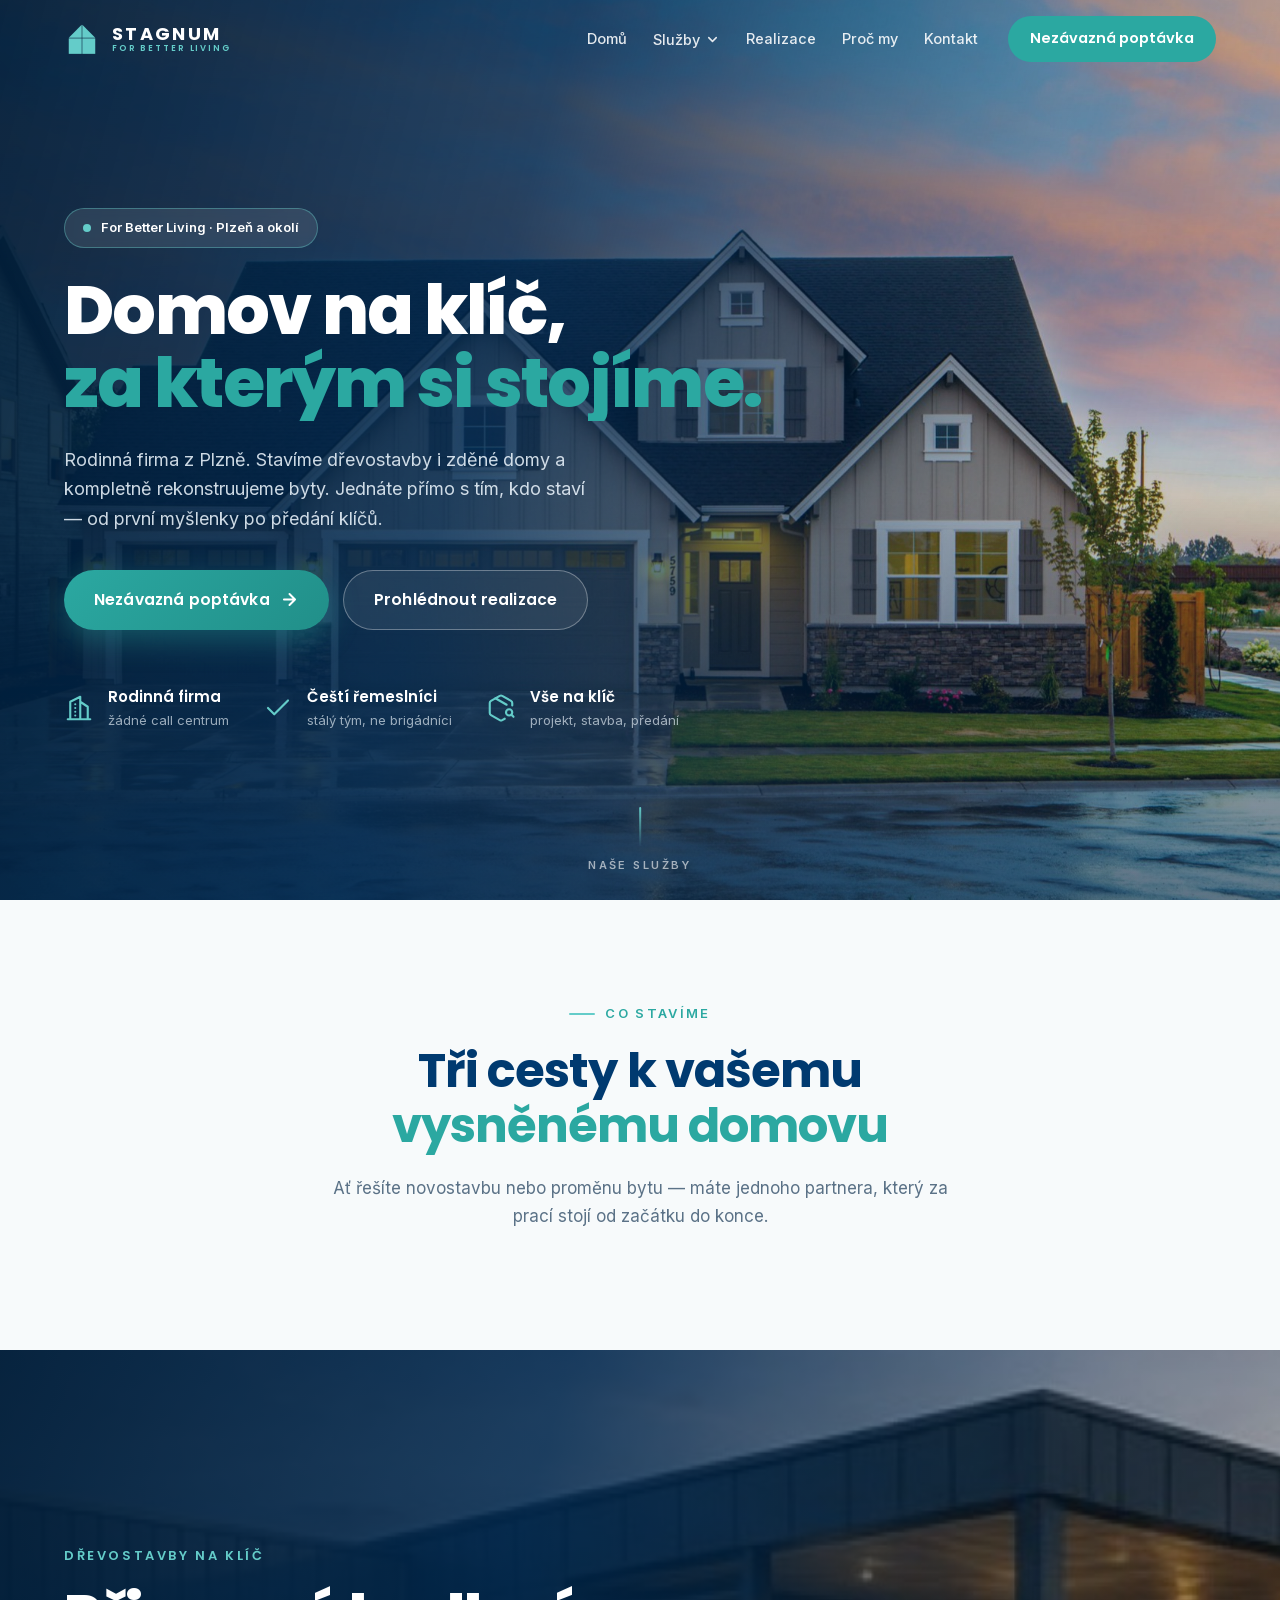
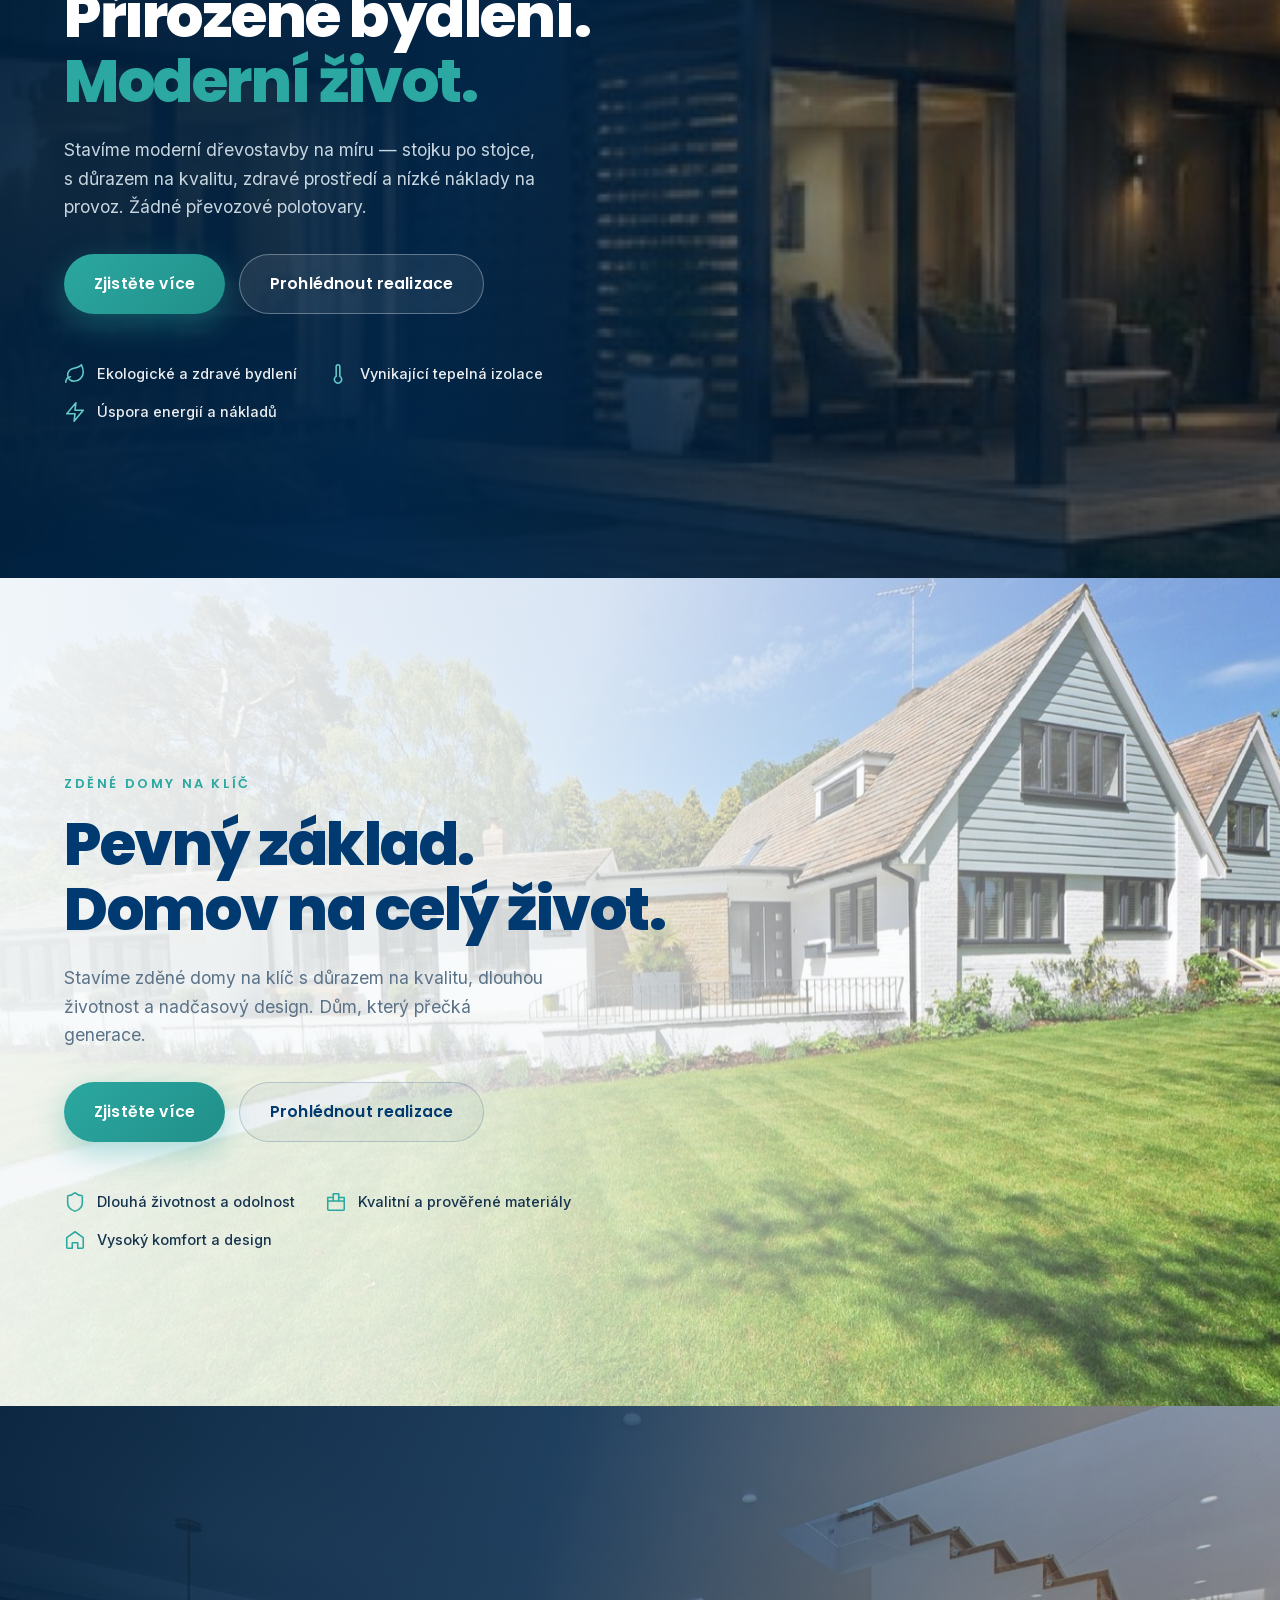
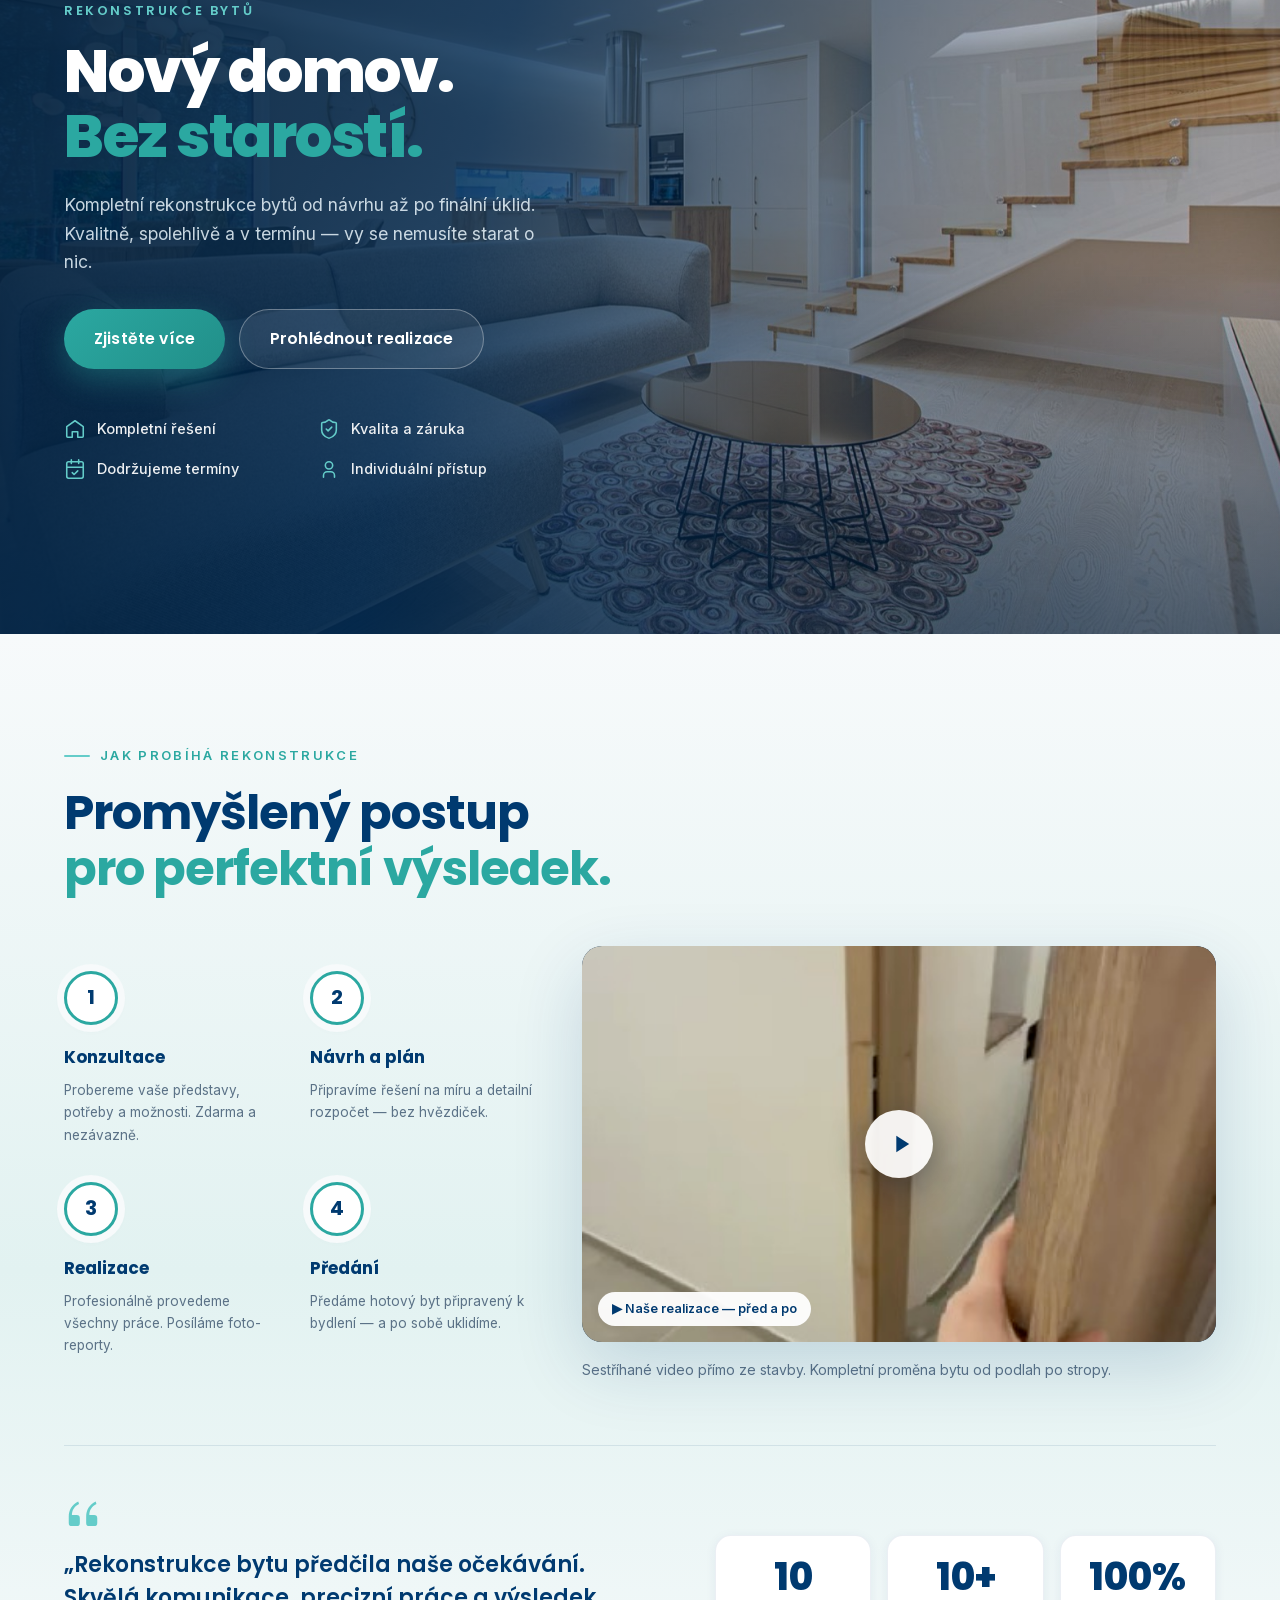
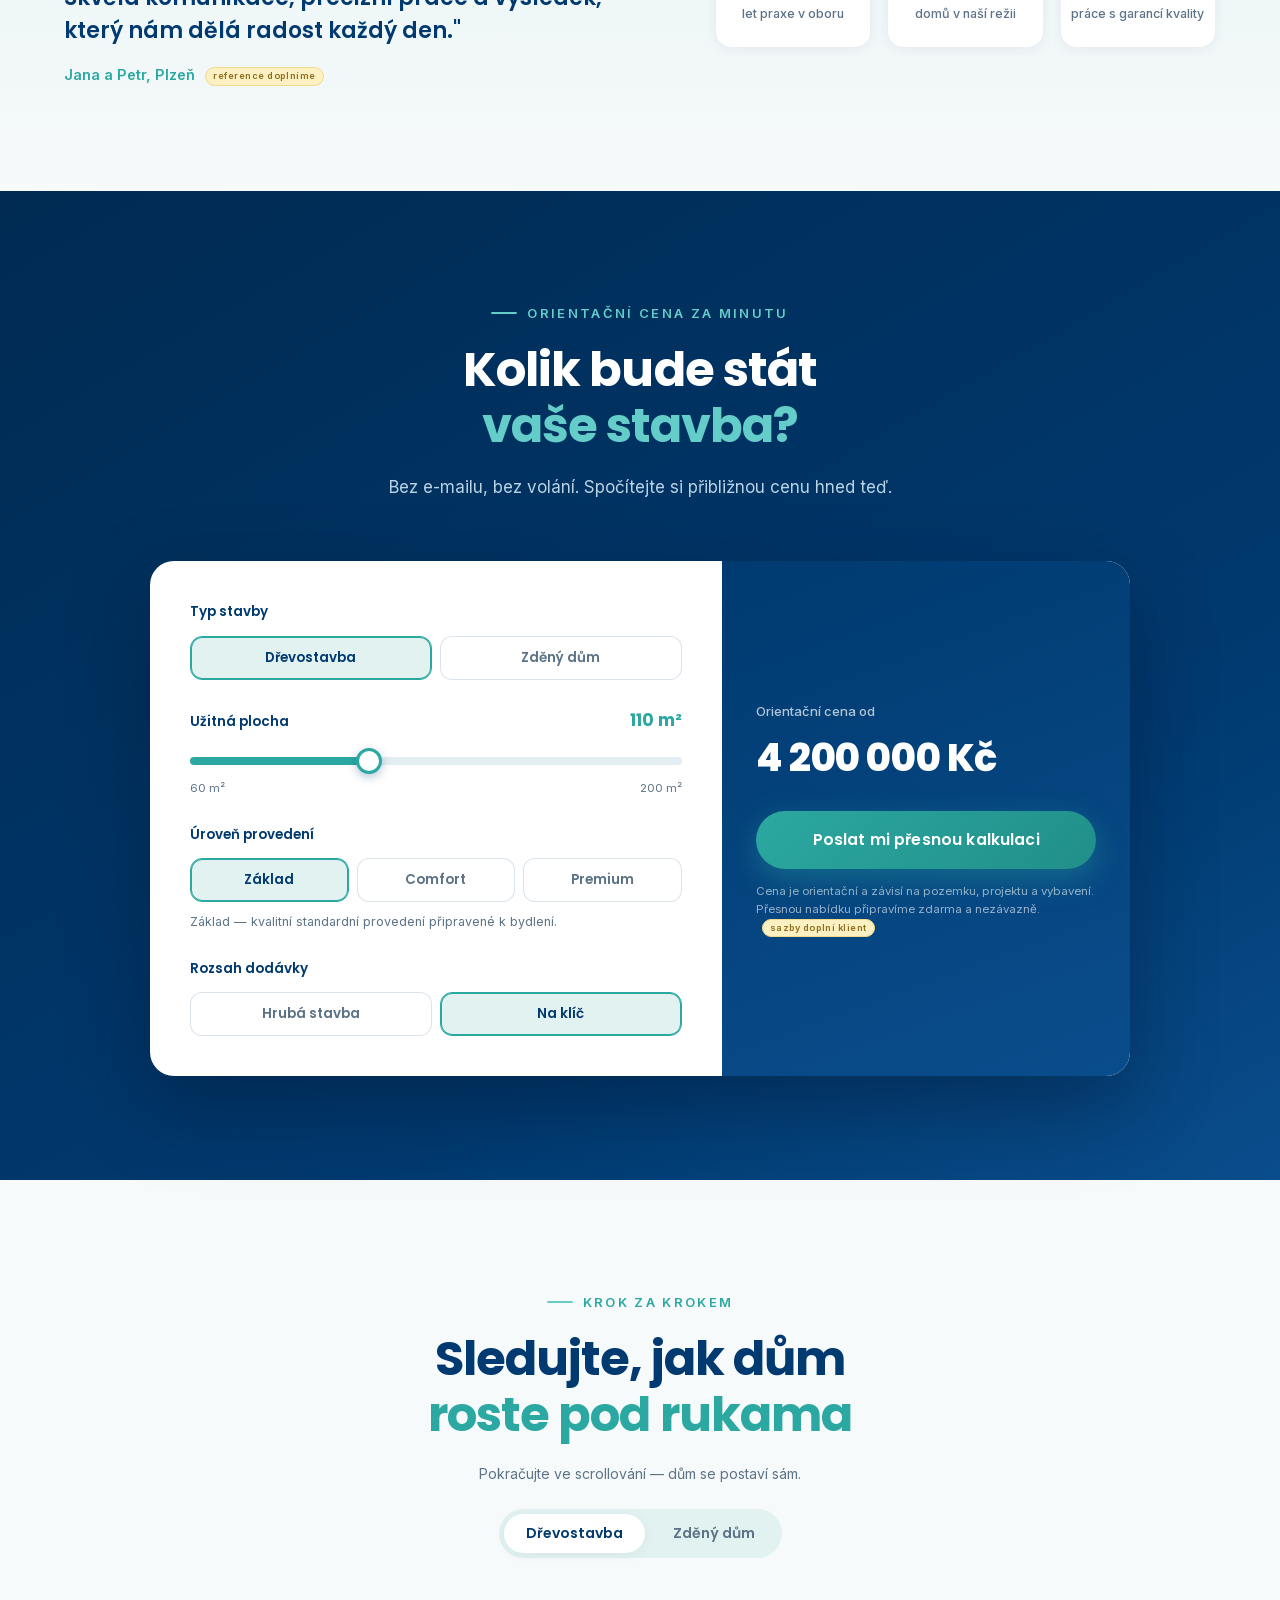
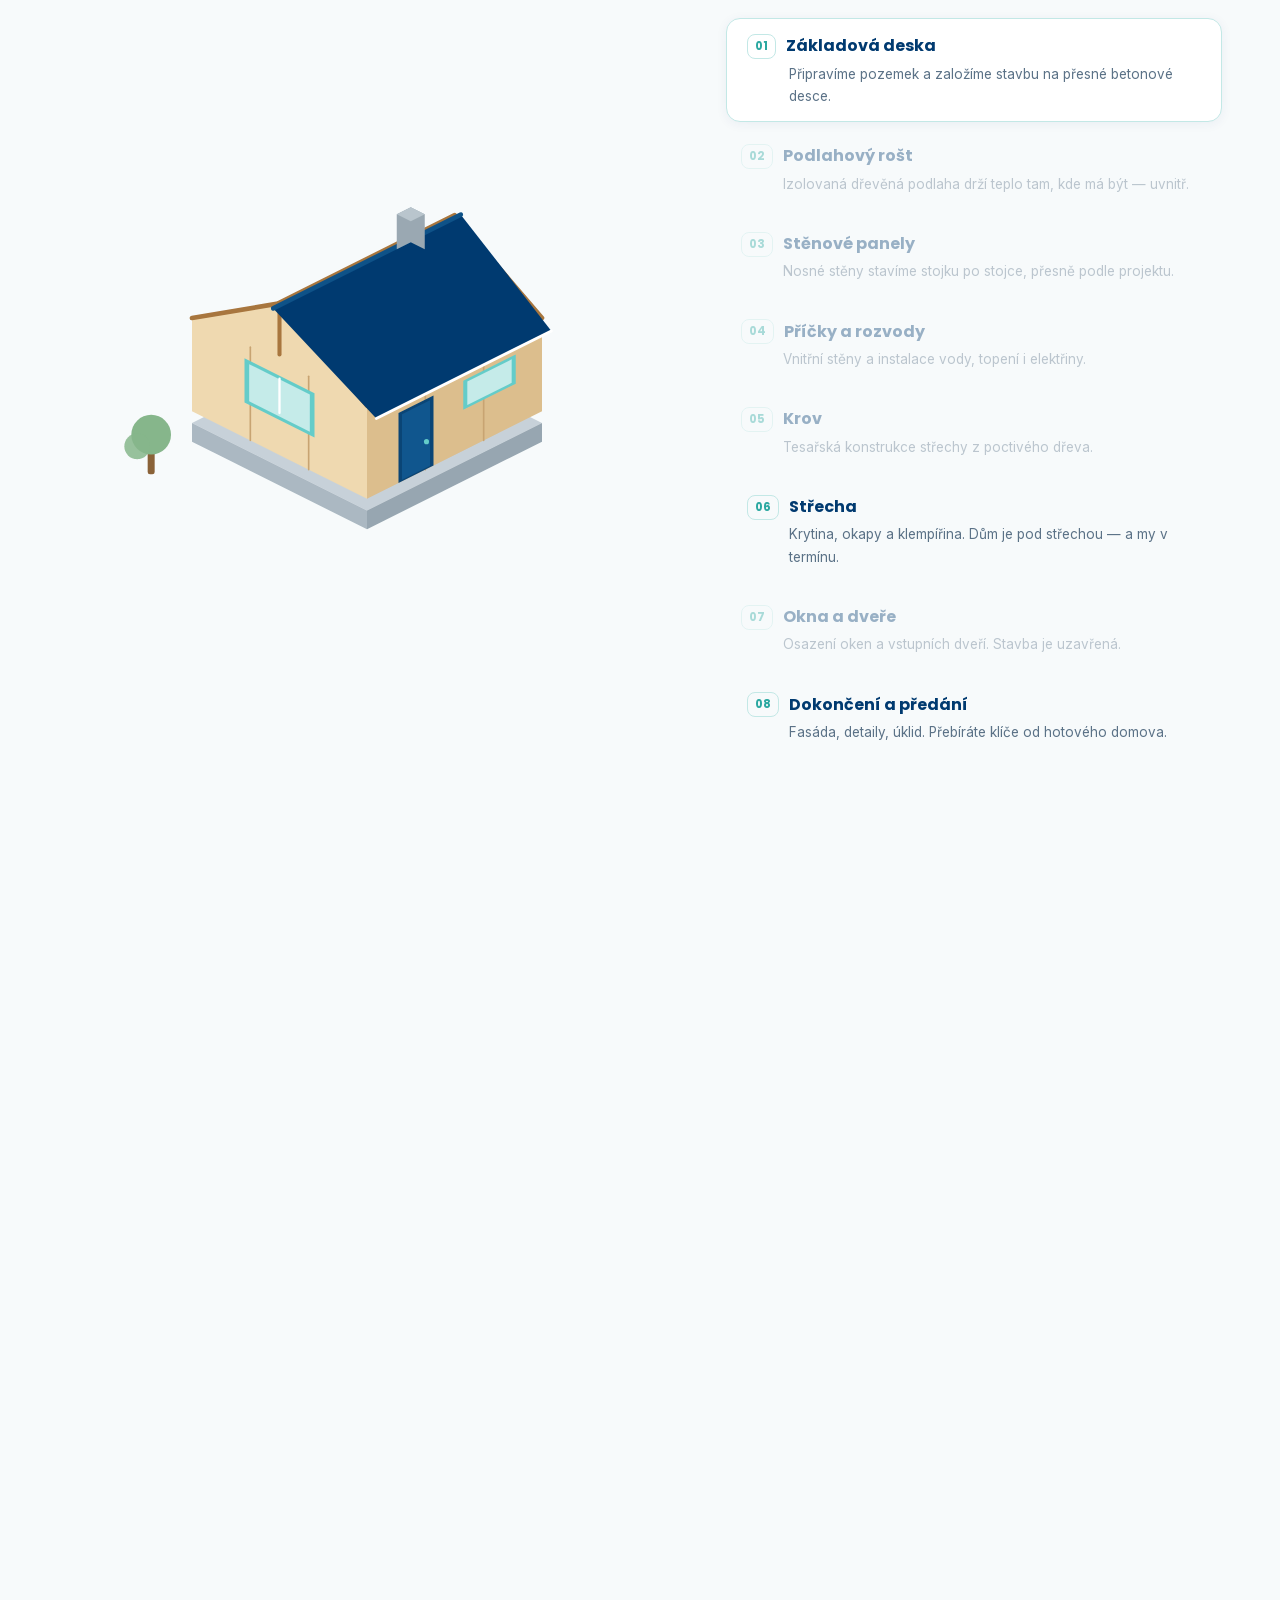
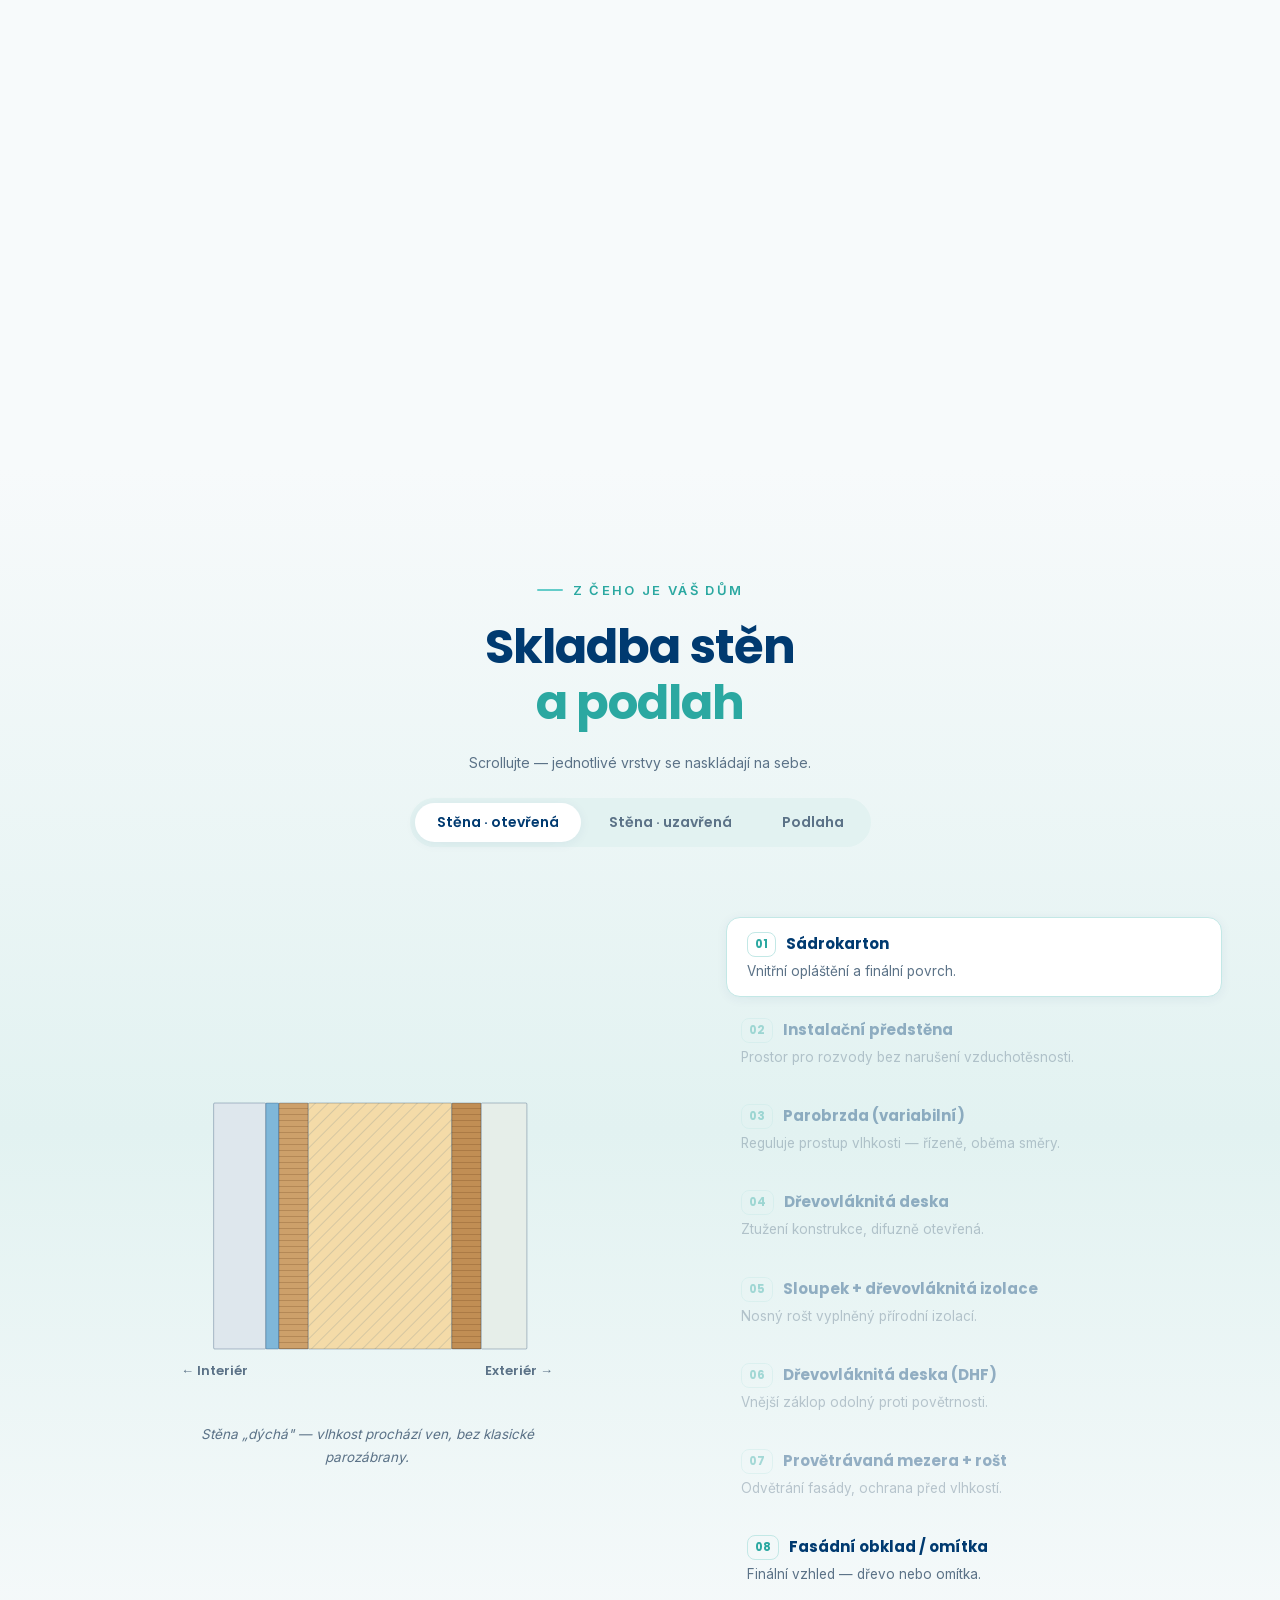
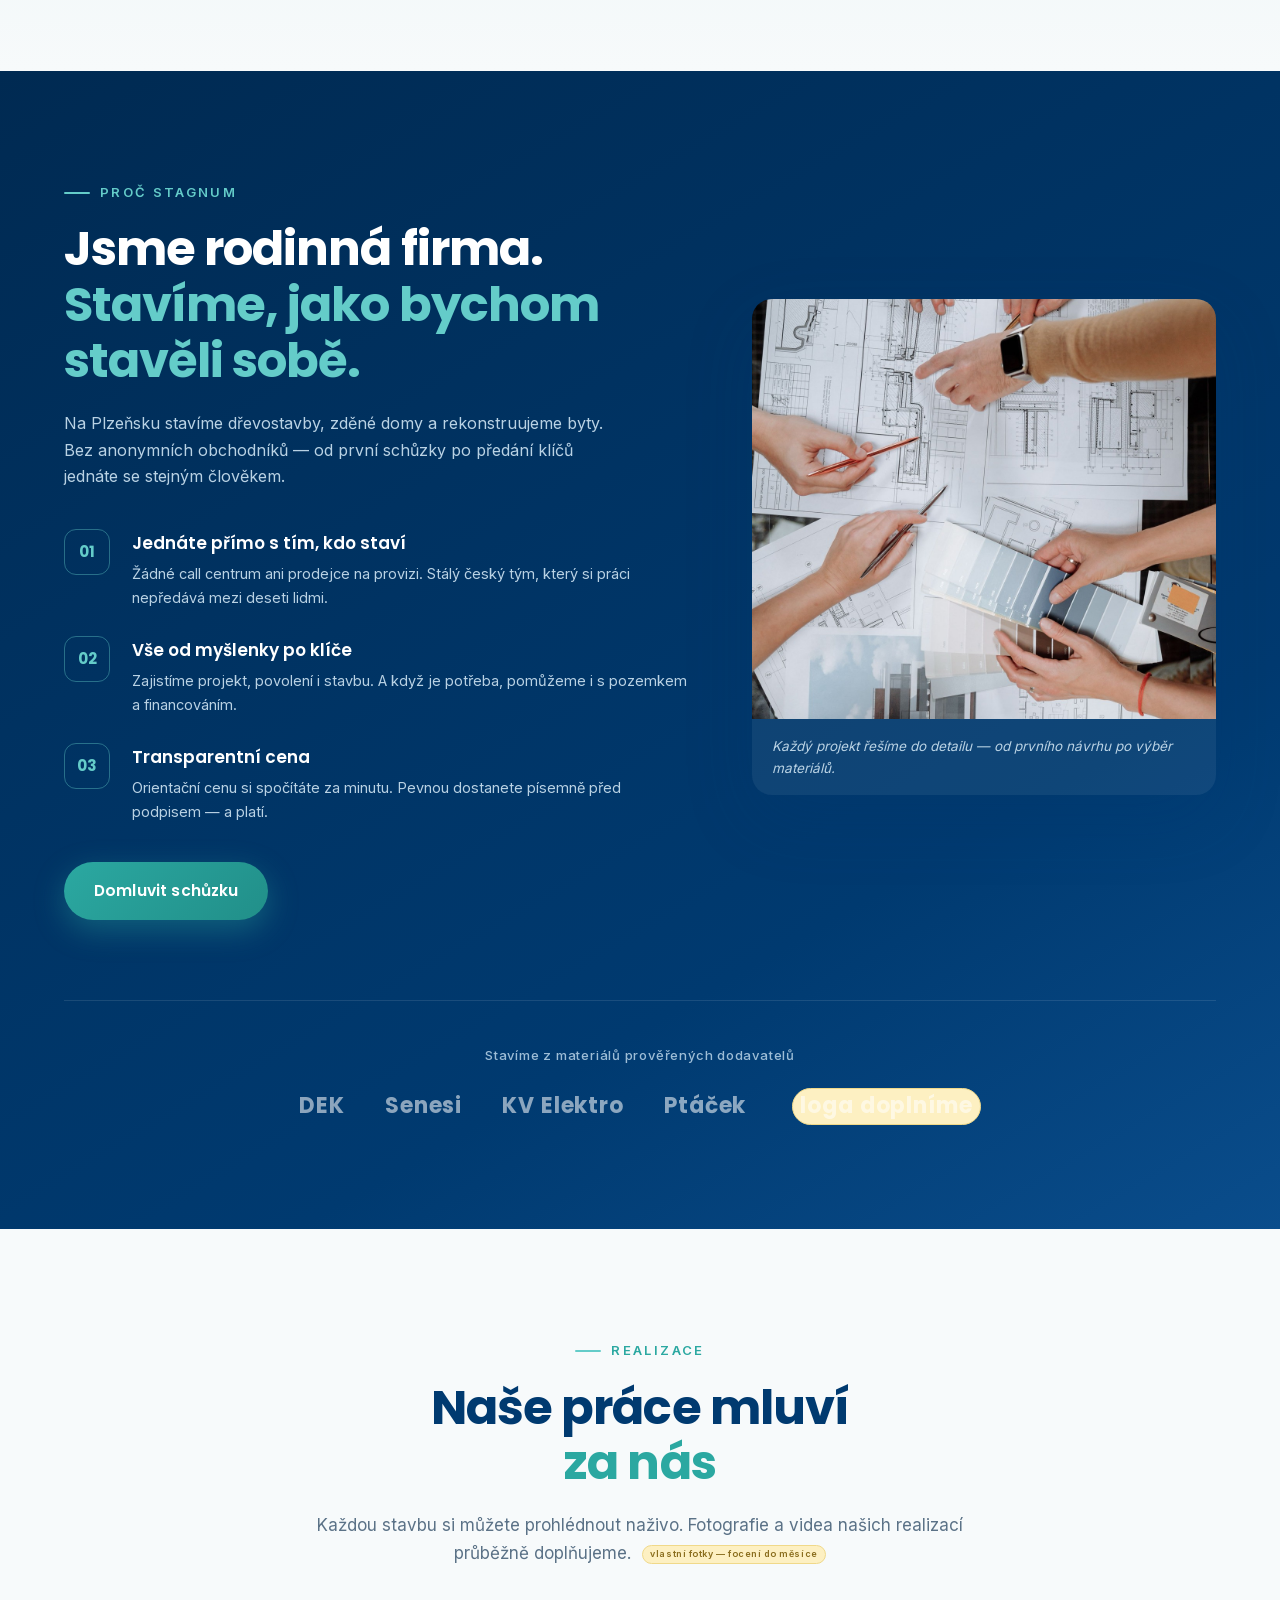
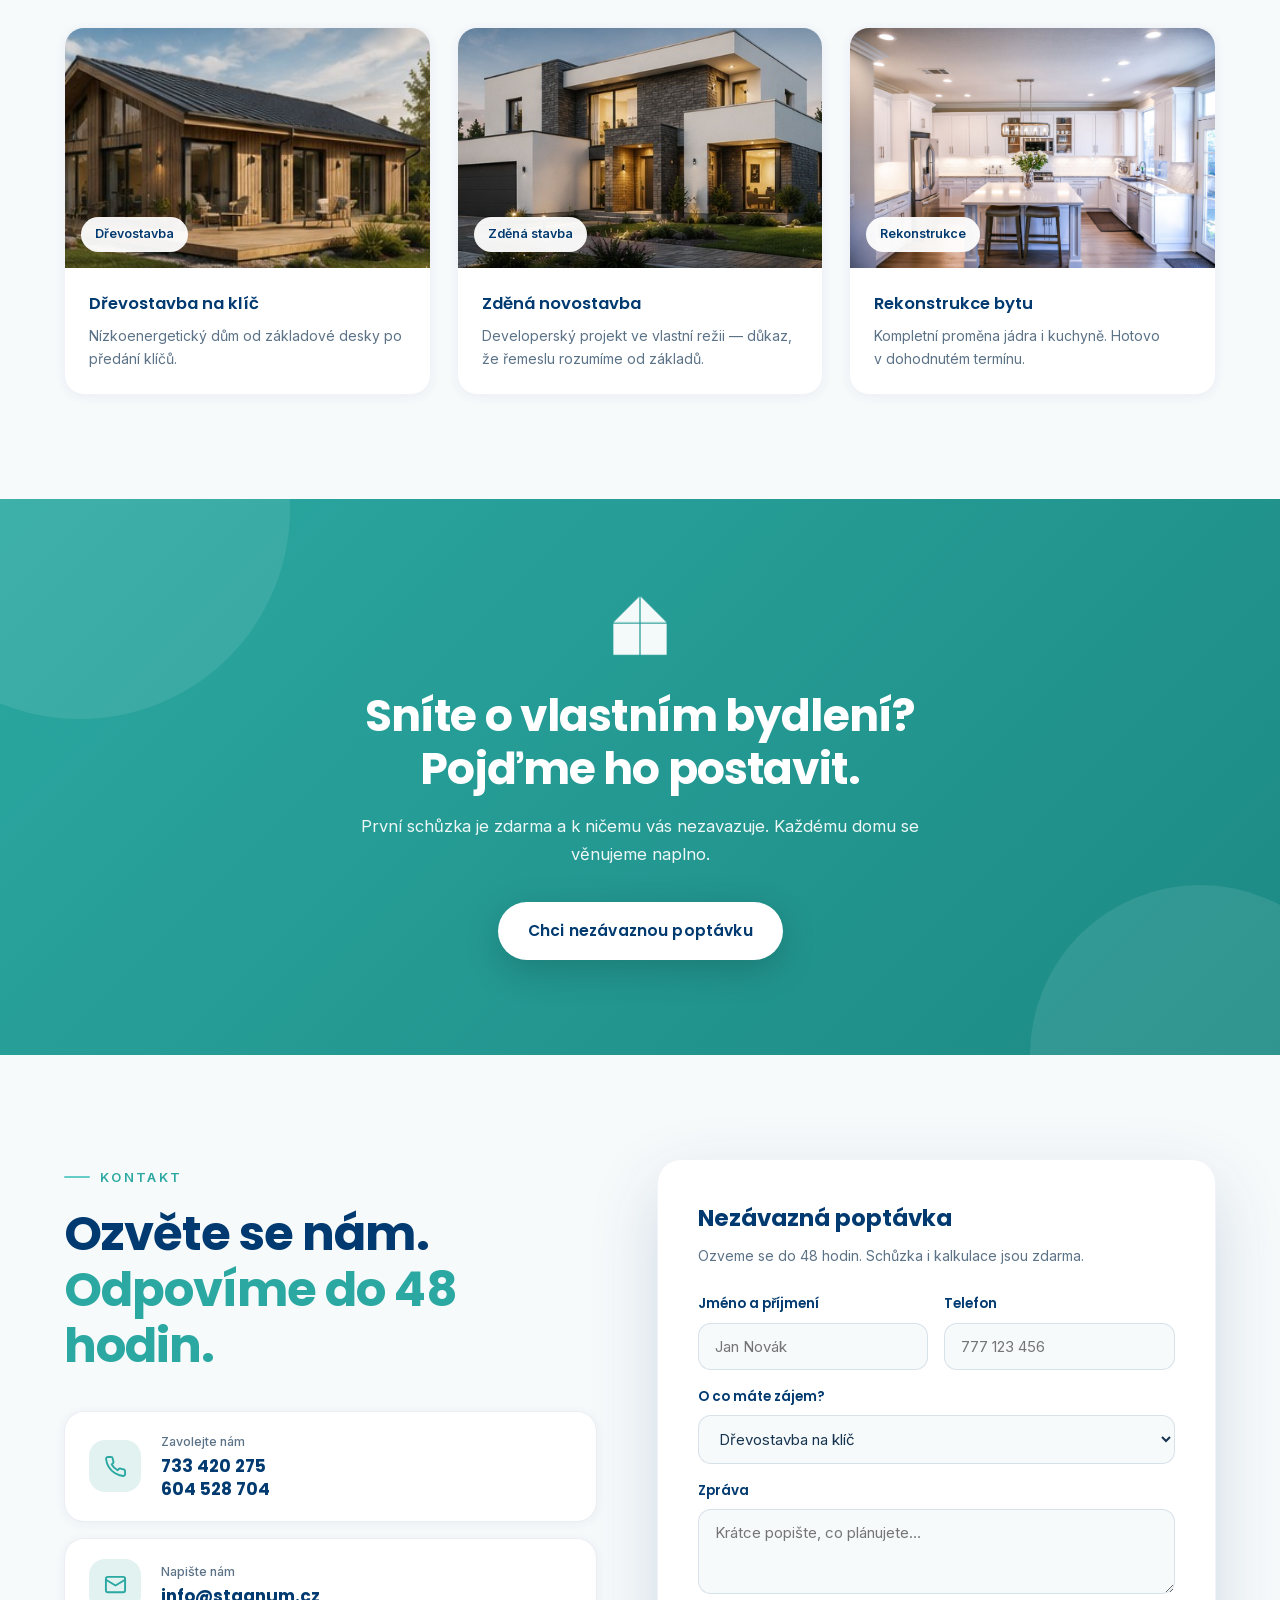
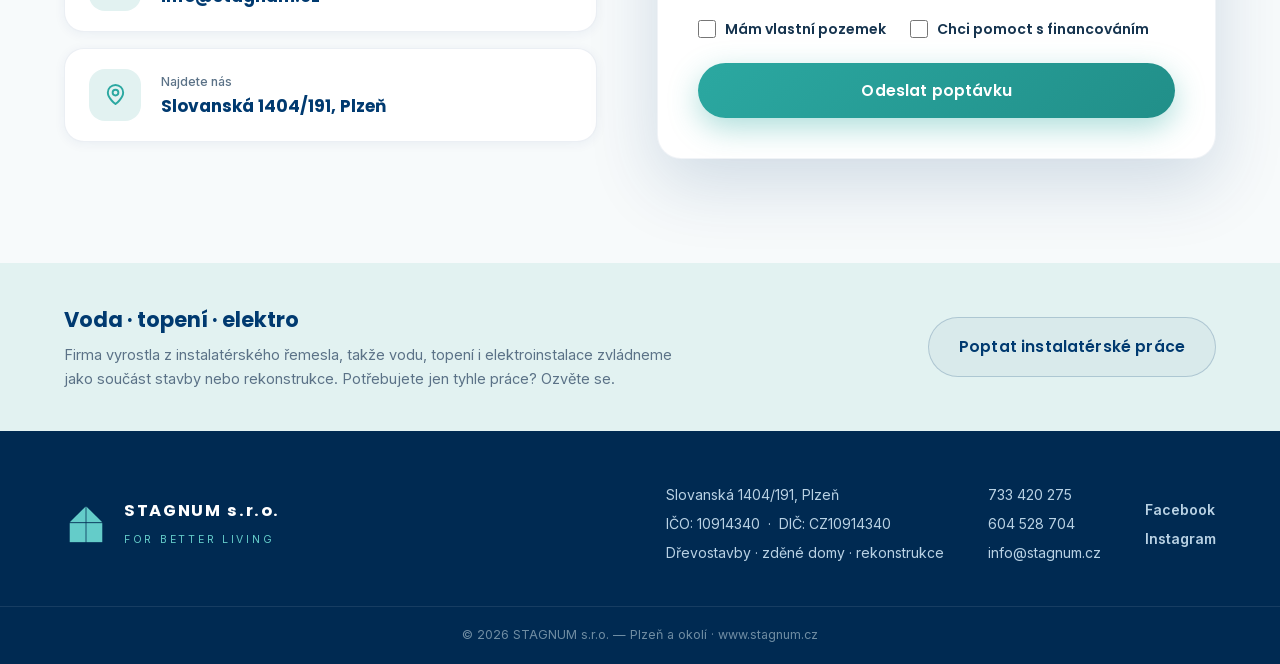
==== commit 57354c1e: "Skladba stěn a podlah (3. scroll-vizualizace) + dřevostavby z koláže - Nová sekce Skladba stěn a pod" ====
--- a/stagnum-landing/index.html
+++ b/stagnum-landing/index.html
@@ -334,6 +334,32 @@
       </div>
     </section>
 
+    <!-- ============ SKLADBA STĚN A PODLAH (3. signature vizualizace) ============ -->
+    <section class="build skladby section section--soft" id="skladby">
+      <div class="container">
+        <div class="section__head">
+          <p class="section__eyebrow">Z čeho je váš dům</p>
+          <h2 class="section__title">Skladba stěn<br><span class="accent">a&nbsp;podlah</span></h2>
+          <p class="section__lead build__hint">Scrollujte — jednotlivé vrstvy se naskládají na sebe.</p>
+          <div class="build__toggle" id="wallToggle">
+            <button type="button" class="is-active" data-mode="stena-otevrena">Stěna · otevřená</button>
+            <button type="button" data-mode="stena-uzavrena">Stěna · uzavřená</button>
+            <button type="button" data-mode="podlaha">Podlaha</button>
+          </div>
+        </div>
+      </div>
+
+      <div class="build__stage" id="wallStage">
+        <div class="container build__layout">
+          <div class="build__house-wrap">
+            <svg viewBox="0 0 480 360" class="iso-house iso-house--build wall-svg" id="wallSvg" aria-hidden="true"></svg>
+            <p class="skladby__note" id="wallNote"></p>
+          </div>
+          <ol class="build__phases" id="wallPhases"></ol>
+        </div>
+      </div>
+    </section>
+
     <!-- ============ PROČ MY ============ -->
     <section class="why section section--navy" id="proc-my">
       <div class="container">
@@ -389,12 +415,12 @@
 
         <div class="refs__grid">
           <figure class="ref-card">
-            <div class="ref-card__img"><img src="media/viz/drevostavba.jpg" alt="Dřevostavba" loading="lazy">
+            <div class="ref-card__img"><img src="media/viz/realizace-drevo.jpg" alt="Dřevostavba" loading="lazy">
               <span class="ref-card__tag">Dřevostavba</span></div>
             <figcaption><h4>Dřevostavba na klíč</h4><p>Nízkoenergetický dům od základové desky po předání klíčů.</p></figcaption>
           </figure>
           <figure class="ref-card">
-            <div class="ref-card__img"><img src="media/viz/zdeny-dum.jpg" alt="Zděný dům" loading="lazy">
+            <div class="ref-card__img"><img src="media/viz/realizace-zdeny.jpg" alt="Zděný dům" loading="lazy">
               <span class="ref-card__tag">Zděná stavba</span></div>
             <figcaption><h4>Zděná novostavba</h4><p>Developerský projekt ve vlastní režii — důkaz, že řemeslu rozumíme od základů.</p></figcaption>
           </figure>
@@ -535,6 +561,7 @@
   <script src="js/vendor/ScrollTrigger.min.js"></script>
   <script src="js/vendor/lenis.min.js"></script>
   <script src="js/iso-house.js"></script>
+  <script src="js/wall.js"></script>
   <script src="js/main.js"></script>
 </body>
 </html>
--- a/stagnum-landing/css/style.css
+++ b/stagnum-landing/css/style.css
@@ -435,6 +435,14 @@
 }
 .build__phases li span { font-size: 13.5px; color: var(--gray); padding-left: 42px; }
 .build__phases li.is-active { opacity: 1; background: #fff; border-color: var(--teal-dim); box-shadow: var(--shadow-sm); transform: translateX(6px); }
+
+/* skladba stěn a podlah */
+.skladby .build__layout { min-height: 0; padding-top: 10px; padding-bottom: 10px; }
+.skladby .build__toggle { flex-wrap: wrap; justify-content: center; }
+.wall-svg { width: 100%; max-width: 480px; }
+.skladby__note { margin-top: 14px; text-align: center; font-size: 13.5px; color: var(--gray); font-style: italic; max-width: 420px; margin-left: auto; margin-right: auto; }
+.skladby .build__phases li span { padding-left: 0; }
+.skladby .build__phases li strong { font-size: 15px; }
 
 /* ============================================================
    PROČ MY + partneři
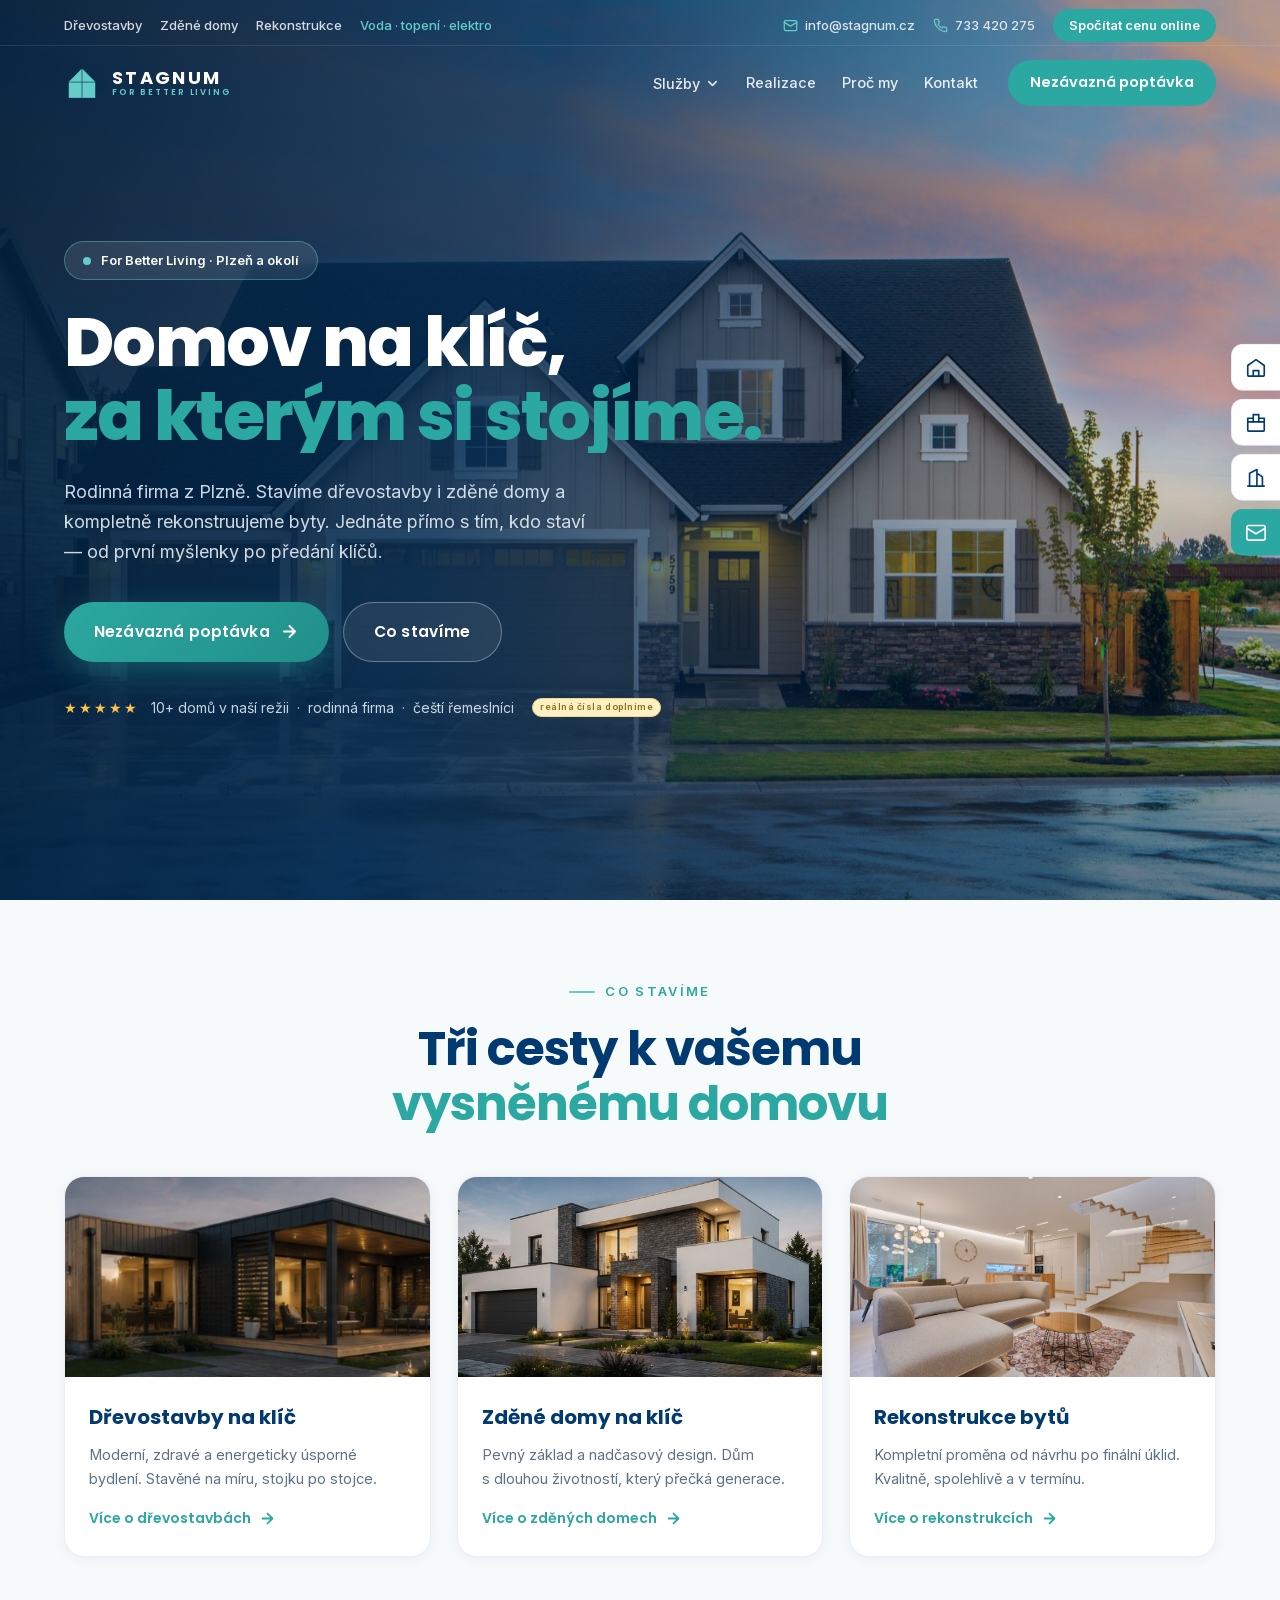
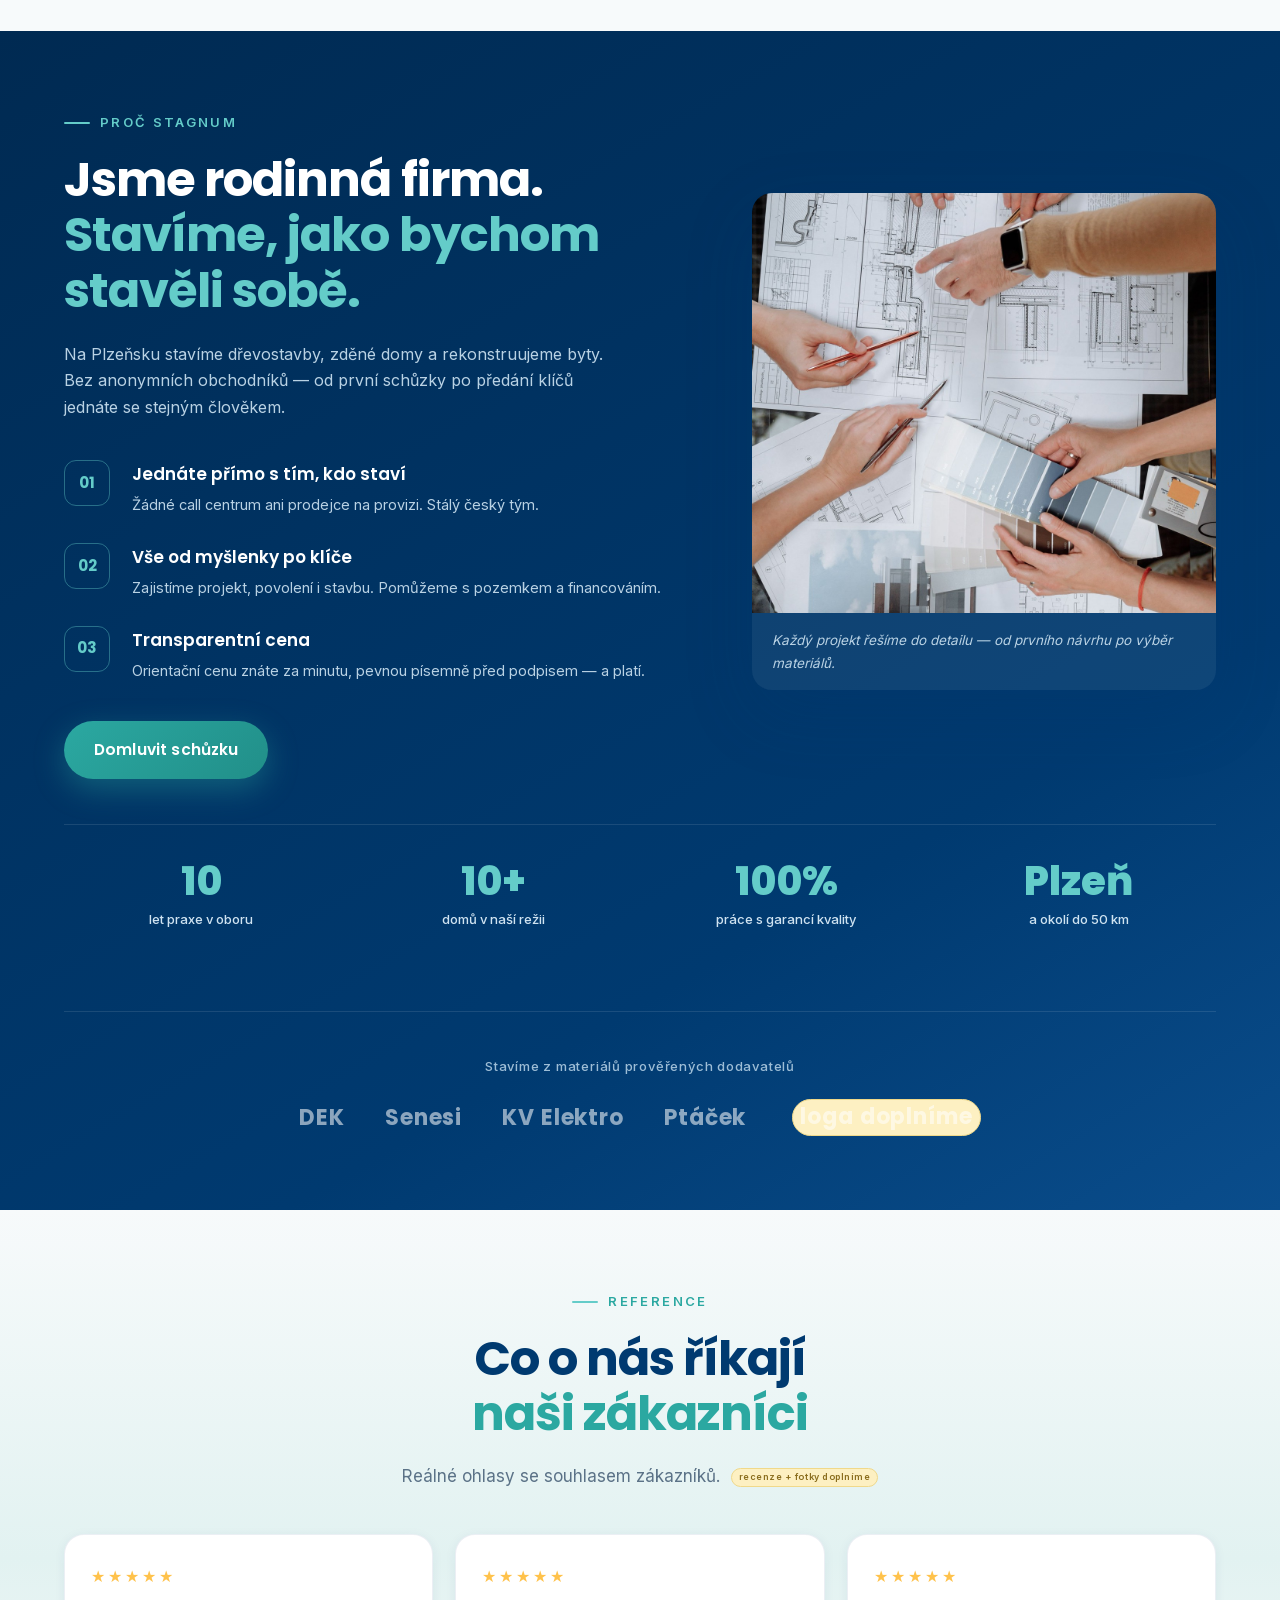
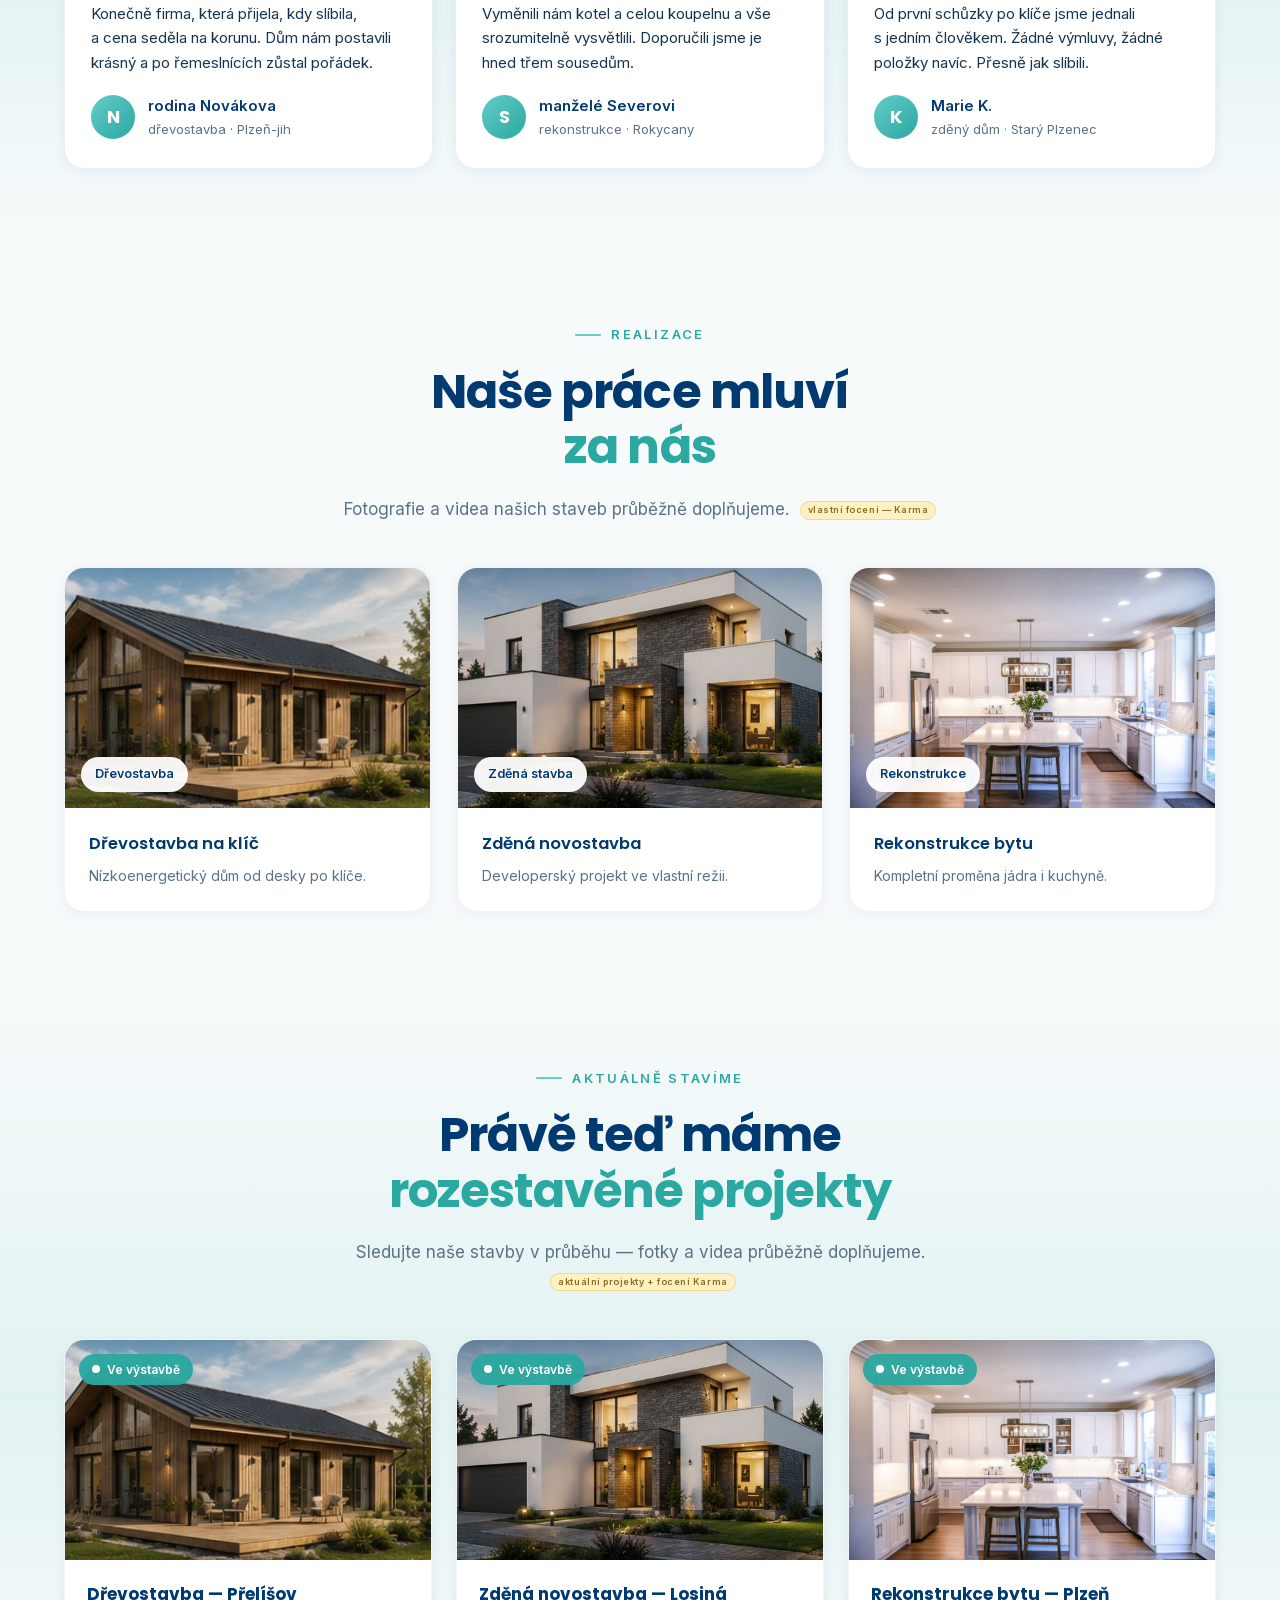
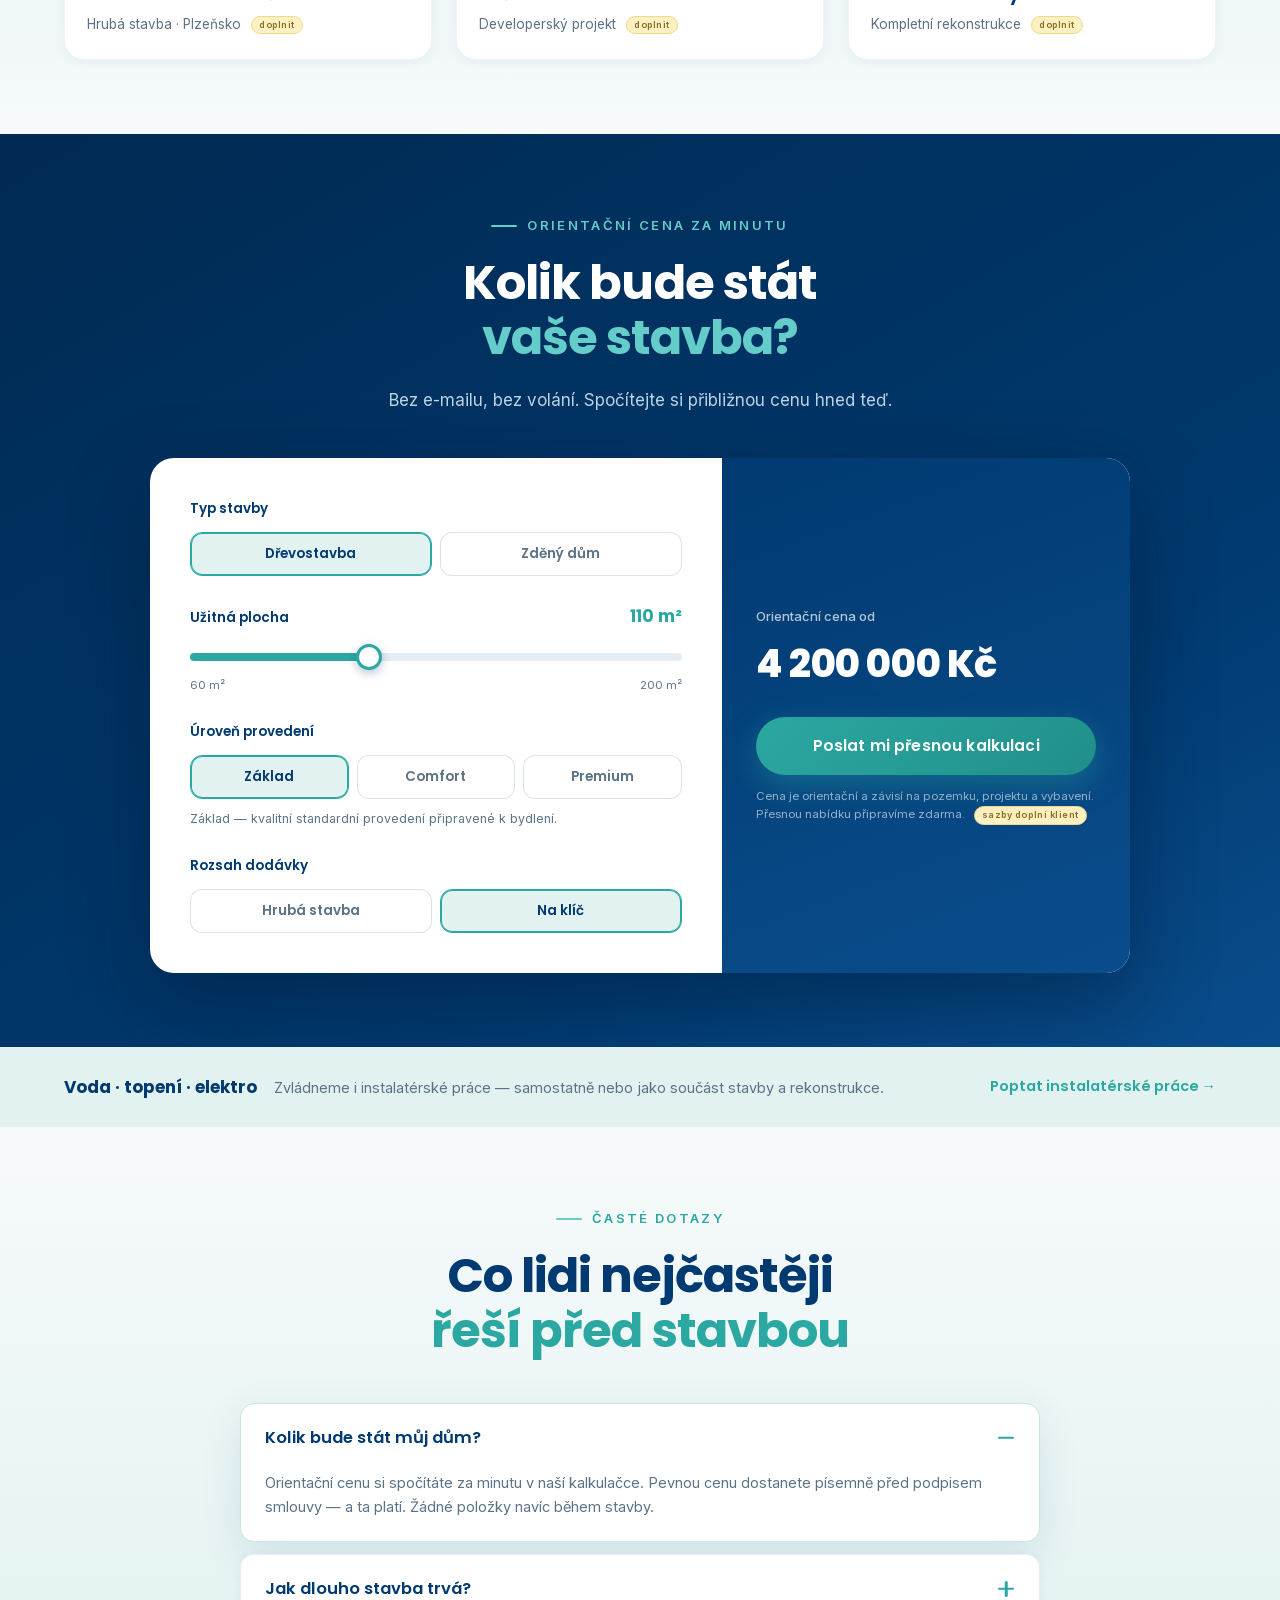
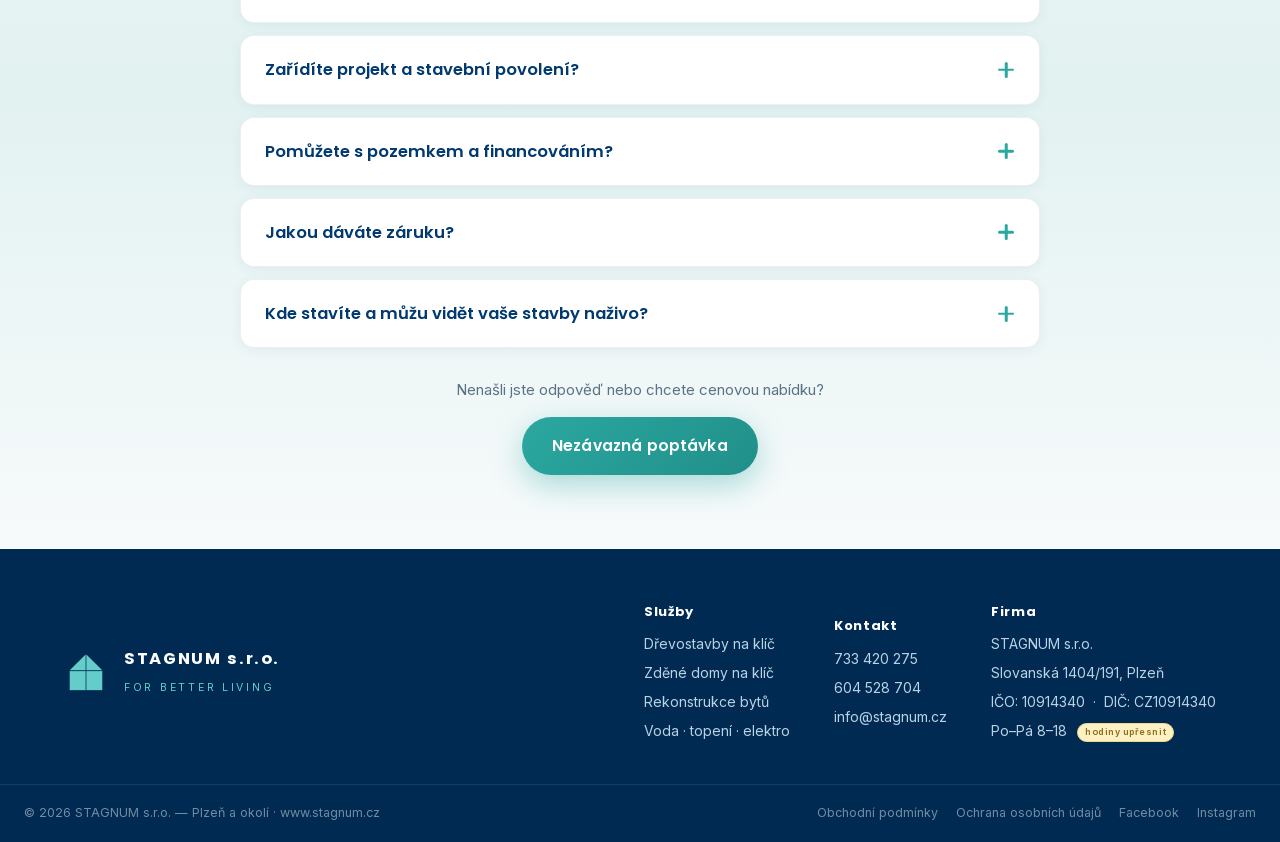
==== commit 65e3a3a1: "Multi-page redesign: služby šablona, kontakt podstránka, side-rail, aktuálně ve výstavbě - 3 podstrá" ====
--- a/stagnum-landing/index.html
+++ b/stagnum-landing/index.html
@@ -8,20 +8,17 @@
   <meta property="og:title" content="Dřevostavby, zděné domy a rekonstrukce Plzeň | STAGNUM">
   <meta property="og:description" content="Domov na klíč s pevnou cenou a osobním přístupem. Dřevostavby, zděné domy, rekonstrukce bytů na Plzeňsku.">
   <meta property="og:type" content="website">
-  <meta property="og:url" content="https://www.stagnum.cz">
   <meta property="og:locale" content="cs_CZ">
-
   <link rel="preload" href="fonts/poppins-800-latin-ext.woff2" as="font" type="font/woff2" crossorigin>
   <link rel="preload" href="fonts/poppins-800-latin.woff2" as="font" type="font/woff2" crossorigin>
   <link rel="preload" href="fonts/inter-400-latin-ext.woff2" as="font" type="font/woff2" crossorigin>
   <link rel="preload" as="image" href="media/viz/hero-dum.jpg">
-  <!-- Fonty lokálně (rychlost + offline). Produkčně dokoupit Visby CF (logomanuál). -->
   <link rel="stylesheet" href="css/fonts.css">
   <link rel="stylesheet" href="css/style.css">
 </head>
-<body>
-
-  <!-- ============ LOADING SCREEN (vrstvy domu přiletí) ============ -->
+<body data-page="home">
+
+  <!-- loading screen -->
   <div class="preloader" id="preloader">
     <div class="preloader__inner">
       <svg viewBox="0 0 480 360" class="iso-house iso-house--loader" id="loaderHouse" aria-hidden="true"></svg>
@@ -29,50 +26,15 @@
     </div>
   </div>
 
-  <!-- ============ SVG DEFS: PUZZLE LOGO (z logomanuálu) ============ -->
-  <svg width="0" height="0" style="position:absolute" aria-hidden="true">
-    <defs>
-      <g id="puzzleHouse">
-        <path d="M101.7 16 L174 88 L101.7 88 Z" fill="currentColor"/>
-        <rect x="26" y="91.5" width="72.3" height="86.5" fill="currentColor"/>
-        <path d="M98.3 16 L98.3 88 L26 88 Z" fill="currentColor"/>
-        <rect x="101.7" y="91.5" width="72.3" height="86.5" fill="currentColor"/>
-      </g>
-    </defs>
-  </svg>
-
-  <!-- ============ NAV ============ -->
-  <header class="nav" id="nav">
-    <div class="nav__inner">
-      <a href="#uvod" class="nav__brand">
-        <svg viewBox="0 0 200 190" class="nav__logo" aria-hidden="true"><use href="#puzzleHouse"></use></svg>
-        <span class="nav__name">STAGNUM<small>for better living</small></span>
-      </a>
-
-      <nav class="nav__links" id="navLinks">
-        <a href="#uvod">Domů</a>
-        <div class="nav__has-sub">
-          <button class="nav__sub-toggle" aria-expanded="false">Služby
-            <svg viewBox="0 0 24 24" fill="none" stroke="currentColor" stroke-width="2.4" stroke-linecap="round" stroke-linejoin="round"><path d="M6 9l6 6 6-6"/></svg>
-          </button>
-          <div class="nav__dropdown">
-            <a href="#drevostavby"><strong>Dřevostavby na klíč</strong><span>Moderní, zdravé a úsporné bydlení</span></a>
-            <a href="#zdene-domy"><strong>Zděné domy na klíč</strong><span>Pevný základ na celý život</span></a>
-            <a href="#rekonstrukce"><strong>Rekonstrukce bytů</strong><span>Nový domov bez starostí</span></a>
-            <a href="#instalace" class="nav__dropdown-mini"><strong>Voda · topení · elektro</strong><span>Instalatérské práce</span></a>
-          </div>
-        </div>
-        <a href="#realizace">Realizace</a>
-        <a href="#proc-my">Proč my</a>
-        <a href="#kontakt">Kontakt</a>
-      </nav>
-
-      <a href="#kontakt" class="nav__cta">Nezávazná poptávka</a>
-      <button class="nav__burger" id="navBurger" aria-label="Otevřít menu">
-        <span></span><span></span><span></span>
-      </button>
-    </div>
-  </header>
+  <!-- puzzle logo def -->
+  <svg width="0" height="0" style="position:absolute" aria-hidden="true"><defs><g id="puzzleHouse">
+    <path d="M101.7 16 L174 88 L101.7 88 Z" fill="currentColor"/>
+    <rect x="26" y="91.5" width="72.3" height="86.5" fill="currentColor"/>
+    <path d="M98.3 16 L98.3 88 L26 88 Z" fill="currentColor"/>
+    <rect x="101.7" y="91.5" width="72.3" height="86.5" fill="currentColor"/>
+  </g></defs></svg>
+
+  <div data-layout="nav"></div>
 
   <main>
 
@@ -81,177 +43,164 @@
       <img class="svc-hero__img" src="media/viz/hero-dum.jpg" alt="Moderní rodinný dům za soumraku">
       <div class="svc-hero__overlay svc-hero__overlay--dark"></div>
       <div class="svc-hero__inner container">
-        <p class="hero__eyebrow"><span class="hero__eyebrow-dot"></span>For Better Living&nbsp;·&nbsp;Plzeň a okolí</p>
+        <p class="hero__eyebrow"><span class="hero__eyebrow-dot"></span>For Better Living&nbsp;·&nbsp;Plzeň a&nbsp;okolí</p>
         <h1 class="hero__title">
           <span class="line"><span>Domov na klíč,</span></span>
           <span class="line"><span class="accent">za kterým si stojíme.</span></span>
         </h1>
         <p class="hero__sub">Rodinná firma z Plzně. Stavíme dřevostavby i zděné domy a kompletně rekonstruujeme byty. Jednáte přímo s tím, kdo staví — od první myšlenky po předání klíčů.</p>
         <div class="hero__cta">
-          <a href="#kontakt" class="btn btn--primary">
+          <a href="kontakt.html" class="btn btn--primary">
             Nezávazná poptávka
             <svg viewBox="0 0 24 24" fill="none" stroke="currentColor" stroke-width="2.5" stroke-linecap="round" stroke-linejoin="round"><path d="M5 12h14M12 5l7 7-7 7"/></svg>
           </a>
-          <a href="#realizace" class="btn btn--ghost-light">Prohlédnout realizace</a>
-        </div>
-        <div class="hero__features">
-          <div class="hero__feature">
-            <svg viewBox="0 0 24 24" fill="none" stroke="currentColor" stroke-width="1.7" stroke-linecap="round" stroke-linejoin="round"><path d="M3 21h18M5 21V7l8-4v18M19 21V11l-6-4"/><path d="M9 9v.01M9 12v.01M9 15v.01M9 18v.01"/></svg>
-            <div><strong>Rodinná firma</strong><span>žádné call centrum</span></div>
+          <a href="#sluzby" class="btn btn--ghost-light">Co stavíme</a>
+        </div>
+        <p class="hero__proof">
+          <span class="stars" aria-hidden="true">★★★★★</span>
+          10+ domů v&nbsp;naší režii &nbsp;·&nbsp; rodinná firma &nbsp;·&nbsp; čeští řemeslníci
+          <span class="todo-chip">reálná čísla doplníme</span>
+        </p>
+      </div>
+    </section>
+
+    <!-- ============ 3 SLUŽBY (hned jasné, co děláme) ============ -->
+    <section class="svc-cards section" id="sluzby">
+      <div class="container">
+        <div class="section__head">
+          <p class="section__eyebrow">Co stavíme</p>
+          <h2 class="section__title">Tři cesty k&nbsp;vašemu<br><span class="accent">vysněnému domovu</span></h2>
+        </div>
+        <div class="svc-cards__grid">
+          <a class="svc-card" href="drevostavby.html">
+            <div class="svc-card__img"><img src="media/viz/drevostavba.jpg" alt="Dřevostavba" loading="lazy"></div>
+            <div class="svc-card__body">
+              <h3>Dřevostavby na klíč</h3>
+              <p>Moderní, zdravé a&nbsp;energeticky úsporné bydlení. Stavěné na míru, stojku po stojce.</p>
+              <span class="svc-card__more">Více o&nbsp;dřevostavbách
+                <svg viewBox="0 0 24 24" fill="none" stroke="currentColor" stroke-width="2.5" stroke-linecap="round" stroke-linejoin="round"><path d="M5 12h14M12 5l7 7-7 7"/></svg>
+              </span>
+            </div>
+          </a>
+          <a class="svc-card" href="zdene-domy.html">
+            <div class="svc-card__img"><img src="media/viz/realizace-zdeny.jpg" alt="Zděný dům" loading="lazy"></div>
+            <div class="svc-card__body">
+              <h3>Zděné domy na klíč</h3>
+              <p>Pevný základ a&nbsp;nadčasový design. Dům s&nbsp;dlouhou životností, který přečká generace.</p>
+              <span class="svc-card__more">Více o&nbsp;zděných domech
+                <svg viewBox="0 0 24 24" fill="none" stroke="currentColor" stroke-width="2.5" stroke-linecap="round" stroke-linejoin="round"><path d="M5 12h14M12 5l7 7-7 7"/></svg>
+              </span>
+            </div>
+          </a>
+          <a class="svc-card" href="rekonstrukce.html">
+            <div class="svc-card__img"><img src="media/viz/interier-po.jpg" alt="Rekonstrukce bytu" loading="lazy"></div>
+            <div class="svc-card__body">
+              <h3>Rekonstrukce bytů</h3>
+              <p>Kompletní proměna od návrhu po finální úklid. Kvalitně, spolehlivě a&nbsp;v&nbsp;termínu.</p>
+              <span class="svc-card__more">Více o&nbsp;rekonstrukcích
+                <svg viewBox="0 0 24 24" fill="none" stroke="currentColor" stroke-width="2.5" stroke-linecap="round" stroke-linejoin="round"><path d="M5 12h14M12 5l7 7-7 7"/></svg>
+              </span>
+            </div>
+          </a>
+        </div>
+      </div>
+    </section>
+
+    <!-- ============ PROČ MY + PARTNEŘI ============ -->
+    <section class="why section section--navy" id="proc-my">
+      <div class="container">
+        <div class="why__grid">
+          <div class="why__content">
+            <p class="section__eyebrow section__eyebrow--light">Proč STAGNUM</p>
+            <h2 class="section__title">Jsme rodinná firma.<br><span class="accent-teal">Stavíme, jako bychom stavěli sobě.</span></h2>
+            <p class="why__text">Na Plzeňsku stavíme dřevostavby, zděné domy a&nbsp;rekonstruujeme byty. Bez anonymních obchodníků — od první schůzky po předání klíčů jednáte se stejným člověkem.</p>
+            <div class="why__points">
+              <div class="why-point"><div class="why-point__num">01</div><div><h4>Jednáte přímo s&nbsp;tím, kdo staví</h4><p>Žádné call centrum ani prodejce na provizi. Stálý český tým.</p></div></div>
+              <div class="why-point"><div class="why-point__num">02</div><div><h4>Vše od myšlenky po klíče</h4><p>Zajistíme projekt, povolení i&nbsp;stavbu. Pomůžeme s&nbsp;pozemkem a&nbsp;financováním.</p></div></div>
+              <div class="why-point"><div class="why-point__num">03</div><div><h4>Transparentní cena</h4><p>Orientační cenu znáte za minutu, pevnou písemně před podpisem — a&nbsp;platí.</p></div></div>
+            </div>
+            <a href="kontakt.html" class="btn btn--primary why__btn">Domluvit schůzku</a>
           </div>
-          <div class="hero__feature">
-            <svg viewBox="0 0 24 24" fill="none" stroke="currentColor" stroke-width="1.7" stroke-linecap="round" stroke-linejoin="round"><path d="M20 6L9 17l-5-5"/></svg>
-            <div><strong>Čeští řemeslníci</strong><span>stálý tým, ne brigádníci</span></div>
+          <figure class="why__visual">
+            <img src="media/viz/navrh.jpg" alt="Návrh stavby — práce s projektem" loading="lazy">
+            <figcaption>Každý projekt řešíme do detailu — od prvního návrhu po výběr materiálů.</figcaption>
+          </figure>
+        </div>
+
+        <!-- reálné výsledky -->
+        <div class="stat-strip">
+          <div class="stat"><div class="stat__num"><span class="counter" data-target="10">0</span></div><div class="stat__label">let praxe v&nbsp;oboru</div></div>
+          <div class="stat"><div class="stat__num"><span class="counter" data-target="10">0</span>+</div><div class="stat__label">domů v&nbsp;naší režii</div></div>
+          <div class="stat"><div class="stat__num"><span class="counter" data-target="100">0</span>%</div><div class="stat__label">práce s&nbsp;garancí kvality</div></div>
+          <div class="stat"><div class="stat__num">Plzeň</div><div class="stat__label">a&nbsp;okolí do 50&nbsp;km</div></div>
+        </div>
+
+        <div class="partners">
+          <p class="partners__label">Stavíme z&nbsp;materiálů prověřených dodavatelů</p>
+          <div class="partners__row">
+            <span>DEK</span><span>Senesi</span><span>KV&nbsp;Elektro</span><span>Ptáček</span>
+            <span class="todo-chip">loga doplníme</span>
           </div>
-          <div class="hero__feature">
-            <svg viewBox="0 0 24 24" fill="none" stroke="currentColor" stroke-width="1.7" stroke-linecap="round" stroke-linejoin="round"><path d="M21 10V8a2 2 0 0 0-1-1.73l-7-4a2 2 0 0 0-2 0l-7 4A2 2 0 0 0 3 8v8a2 2 0 0 0 1 1.73l7 4a2 2 0 0 0 2 0l2-1.14"/><path d="M16.5 9.4 7.5 4.21"/><circle cx="18.5" cy="15.5" r="2.5"/><path d="M20.3 17.3 22 19"/></svg>
-            <div><strong>Vše na klíč</strong><span>projekt, stavba, předání</span></div>
-          </div>
-        </div>
-      </div>
-      <a href="#sluzby" class="hero__scroll" aria-label="Posunout dolů">
-        <span class="hero__scroll-line"></span><span>Naše služby</span>
-      </a>
-    </section>
-
-    <!-- ============ SLUŽBY — intro ============ -->
-    <section class="svc-intro section" id="sluzby">
-      <div class="container section__head">
-        <p class="section__eyebrow">Co stavíme</p>
-        <h2 class="section__title">Tři cesty k vašemu<br><span class="accent">vysněnému domovu</span></h2>
-        <p class="section__lead">Ať řešíte novostavbu nebo proměnu bytu — máte jednoho partnera, který za prací stojí od začátku do konce.</p>
-      </div>
-    </section>
-
-    <!-- ============ DŘEVOSTAVBY ============ -->
-    <section class="svc-hero svc-hero--split" id="drevostavby">
-      <img class="svc-hero__img" src="media/viz/drevostavba.jpg" alt="Moderní dřevostavba" loading="lazy">
-      <div class="svc-hero__overlay svc-hero__overlay--dark"></div>
-      <div class="svc-hero__inner container">
-        <p class="svc-hero__eyebrow">Dřevostavby na klíč</p>
-        <h2 class="svc-hero__title">Přirozené bydlení.<br><span class="accent">Moderní život.</span></h2>
-        <p class="svc-hero__sub">Stavíme moderní dřevostavby na míru — stojku po stojce, s důrazem na kvalitu, zdravé prostředí a nízké náklady na provoz. Žádné převozové polotovary.</p>
-        <div class="svc-hero__cta">
-          <a href="#kontakt" class="btn btn--primary">Zjistěte více</a>
-          <a href="#realizace" class="btn btn--ghost-light">Prohlédnout realizace</a>
-        </div>
-        <ul class="svc-hero__feats">
-          <li><svg viewBox="0 0 24 24" fill="none" stroke="currentColor" stroke-width="1.7" stroke-linecap="round" stroke-linejoin="round"><path d="M11 20A7 7 0 0 1 9.8 6.1C15.5 5 17 4.48 19 2c1 2 2 4.18 2 8 0 5.5-4.78 10-10 10Z"/><path d="M2 21c0-3 1.85-5.36 5.08-6"/></svg>Ekologické a&nbsp;zdravé bydlení</li>
-          <li><svg viewBox="0 0 24 24" fill="none" stroke="currentColor" stroke-width="1.7" stroke-linecap="round" stroke-linejoin="round"><path d="M14 4v10.54a4 4 0 1 1-4 0V4a2 2 0 0 1 4 0Z"/></svg>Vynikající tepelná izolace</li>
-          <li><svg viewBox="0 0 24 24" fill="none" stroke="currentColor" stroke-width="1.7" stroke-linecap="round" stroke-linejoin="round"><path d="M13 2 3 14h9l-1 8 10-12h-9l1-8z"/></svg>Úspora energií a&nbsp;nákladů</li>
-        </ul>
-      </div>
-    </section>
-
-    <!-- ============ ZDĚNÉ DOMY (světlá varianta) ============ -->
-    <section class="svc-hero svc-hero--split svc-hero--light" id="zdene-domy">
-      <img class="svc-hero__img" src="media/viz/zdeny-dum.jpg" alt="Moderní zděný dům" loading="lazy">
-      <div class="svc-hero__overlay svc-hero__overlay--light"></div>
-      <div class="svc-hero__inner container">
-        <p class="svc-hero__eyebrow">Zděné domy na klíč</p>
-        <h2 class="svc-hero__title">Pevný základ.<br><span class="accent-navy">Domov na celý život.</span></h2>
-        <p class="svc-hero__sub">Stavíme zděné domy na klíč s důrazem na kvalitu, dlouhou životnost a nadčasový design. Dům, který přečká generace.</p>
-        <div class="svc-hero__cta">
-          <a href="#kontakt" class="btn btn--primary">Zjistěte více</a>
-          <a href="#realizace" class="btn btn--ghost-dark">Prohlédnout realizace</a>
-        </div>
-        <ul class="svc-hero__feats svc-hero__feats--dark">
-          <li><svg viewBox="0 0 24 24" fill="none" stroke="currentColor" stroke-width="1.7" stroke-linecap="round" stroke-linejoin="round"><path d="M20 13c0 5-3.5 7.5-7.66 8.95a1 1 0 0 1-.67-.01C7.5 20.5 4 18 4 13V6a1 1 0 0 1 1-1c2 0 4.5-1.2 6.24-2.72a1.17 1.17 0 0 1 1.52 0C14.51 3.81 17 5 19 5a1 1 0 0 1 1 1Z"/></svg>Dlouhá životnost a&nbsp;odolnost</li>
-          <li><svg viewBox="0 0 24 24" fill="none" stroke="currentColor" stroke-width="1.7" stroke-linecap="round" stroke-linejoin="round"><rect x="3" y="11" width="18" height="10" rx="1"/><path d="M3 11V7h6v4M9 7V3h6v8M15 11V7h6v4"/></svg>Kvalitní a&nbsp;prověřené materiály</li>
-          <li><svg viewBox="0 0 24 24" fill="none" stroke="currentColor" stroke-width="1.7" stroke-linecap="round" stroke-linejoin="round"><path d="M3 9.5 12 3l9 6.5V20a1 1 0 0 1-1 1h-5v-6H9v6H4a1 1 0 0 1-1-1z"/></svg>Vysoký komfort a&nbsp;design</li>
-        </ul>
-      </div>
-    </section>
-
-    <!-- ============ REKONSTRUKCE BYTŮ ============ -->
-    <section class="svc-hero svc-hero--split" id="rekonstrukce">
-      <img class="svc-hero__img" src="media/viz/interier-po.jpg" alt="Moderní interiér po rekonstrukci" loading="lazy">
-      <div class="svc-hero__overlay svc-hero__overlay--dark"></div>
-      <div class="svc-hero__inner container">
-        <p class="svc-hero__eyebrow">Rekonstrukce bytů</p>
-        <h2 class="svc-hero__title">Nový domov.<br><span class="accent">Bez starostí.</span></h2>
-        <p class="svc-hero__sub">Kompletní rekonstrukce bytů od návrhu až po finální úklid. Kvalitně, spolehlivě a v termínu — vy se nemusíte starat o nic.</p>
-        <div class="svc-hero__cta">
-          <a href="#kontakt" class="btn btn--primary">Zjistěte více</a>
-          <a href="#realizace" class="btn btn--ghost-light">Prohlédnout realizace</a>
-        </div>
-        <ul class="svc-hero__feats svc-hero__feats--grid">
-          <li><svg viewBox="0 0 24 24" fill="none" stroke="currentColor" stroke-width="1.7" stroke-linecap="round" stroke-linejoin="round"><path d="M3 9.5 12 3l9 6.5V20a1 1 0 0 1-1 1h-5v-6H9v6H4a1 1 0 0 1-1-1z"/></svg>Kompletní řešení</li>
-          <li><svg viewBox="0 0 24 24" fill="none" stroke="currentColor" stroke-width="1.7" stroke-linecap="round" stroke-linejoin="round"><path d="M20 13c0 5-3.5 7.5-7.66 8.95a1 1 0 0 1-.67-.01C7.5 20.5 4 18 4 13V6a1 1 0 0 1 1-1c2 0 4.5-1.2 6.24-2.72a1.17 1.17 0 0 1 1.52 0C14.51 3.81 17 5 19 5a1 1 0 0 1 1 1Z"/><path d="m9 12 2 2 4-4"/></svg>Kvalita a&nbsp;záruka</li>
-          <li><svg viewBox="0 0 24 24" fill="none" stroke="currentColor" stroke-width="1.7" stroke-linecap="round" stroke-linejoin="round"><rect x="3" y="4" width="18" height="18" rx="2"/><path d="M16 2v4M8 2v4M3 10h18M9 16l2 2 4-4"/></svg>Dodržujeme termíny</li>
-          <li><svg viewBox="0 0 24 24" fill="none" stroke="currentColor" stroke-width="1.7" stroke-linecap="round" stroke-linejoin="round"><circle cx="12" cy="8" r="4"/><path d="M6 21v-2a4 4 0 0 1 4-4h4a4 4 0 0 1 4 4v2"/></svg>Individuální přístup</li>
-        </ul>
-      </div>
-    </section>
-
-    <!-- ============ REKONSTRUKCE — postup + před/po + reference ============ -->
-    <section class="reno section section--soft">
-      <div class="container">
-        <div class="section__head section__head--left">
-          <p class="section__eyebrow">Jak probíhá rekonstrukce</p>
-          <h2 class="section__title">Promyšlený postup<br><span class="accent">pro perfektní výsledek.</span></h2>
-        </div>
-
-        <div class="reno__grid">
-          <!-- postup -->
-          <div class="reno__steps">
-            <div class="process__line" aria-hidden="true"><span id="processLineFill"></span></div>
-            <div class="step">
-              <div class="step__badge">1</div>
-              <h3>Konzultace</h3>
-              <p>Probereme vaše představy, potřeby a možnosti. Zdarma a nezávazně.</p>
-            </div>
-            <div class="step">
-              <div class="step__badge">2</div>
-              <h3>Návrh a&nbsp;plán</h3>
-              <p>Připravíme řešení na míru a detailní rozpočet — bez hvězdiček.</p>
-            </div>
-            <div class="step">
-              <div class="step__badge">3</div>
-              <h3>Realizace</h3>
-              <p>Profesionálně provedeme všechny práce. Posíláme foto-reporty.</p>
-            </div>
-            <div class="step">
-              <div class="step__badge">4</div>
-              <h3>Předání</h3>
-              <p>Předáme hotový byt připravený k bydlení — a po sobě uklidíme.</p>
-            </div>
-          </div>
-
-          <!-- před / po (reálné video klienta) -->
-          <figure class="reno__video">
-            <div class="reno__video-frame" id="videoCard" role="button" tabindex="0" aria-label="Přehrát video rekonstrukce">
-              <video id="refVideo" src="media/rekonstrukce-nahled.mp4" poster="media/poster.jpg" muted loop playsinline preload="none"></video>
-              <button class="ref-card__play" aria-hidden="true" tabindex="-1">
-                <svg viewBox="0 0 24 24" fill="currentColor"><path d="M8 5v14l11-7z"/></svg>
-              </button>
-              <span class="reno__video-badge">▶ Naše realizace — před a&nbsp;po</span>
-            </div>
-            <figcaption>Sestříhané video přímo ze stavby. Kompletní proměna bytu od podlah po stropy.</figcaption>
+        </div>
+      </div>
+    </section>
+
+    <!-- ============ RECENZE (social proof, karusel) ============ -->
+    <section class="reviews section section--soft" id="recenze">
+      <div class="container">
+        <div class="section__head">
+          <p class="section__eyebrow">Reference</p>
+          <h2 class="section__title">Co o&nbsp;nás říkají<br><span class="accent">naši zákazníci</span></h2>
+          <p class="section__lead">Reálné ohlasy se souhlasem zákazníků. <span class="todo-chip">recenze + fotky doplníme</span></p>
+        </div>
+        <div class="reviews__grid">
+          <figure class="review">
+            <div class="review__stars" aria-hidden="true">★★★★★</div>
+            <blockquote>Konečně firma, která přijela, kdy slíbila, a&nbsp;cena seděla na korunu. Dům nám postavili krásný a&nbsp;po řemeslnících zůstal pořádek.</blockquote>
+            <figcaption><span class="review__photo" aria-hidden="true">N</span><span class="review__who"><strong>rodina Novákova</strong><small>dřevostavba · Plzeň-jih</small></span></figcaption>
           </figure>
-        </div>
-
-        <!-- reference + statistiky -->
-        <div class="reno__proof">
-          <blockquote class="reno__quote">
-            <svg viewBox="0 0 24 24" fill="currentColor" aria-hidden="true"><path d="M9.5 5C6.5 6.5 5 9 5 12h3a2 2 0 0 1 2 2v3a2 2 0 0 1-2 2H5a2 2 0 0 1-2-2v-4c0-4 2-7.5 6-9.5ZM20.5 5C17.5 6.5 16 9 16 12h3a2 2 0 0 1 2 2v3a2 2 0 0 1-2 2h-3a2 2 0 0 1-2-2v-4c0-4 2-7.5 6-9.5Z"/></svg>
-            <p>„Rekonstrukce bytu předčila naše očekávání. Skvělá komunikace, precizní práce a výsledek, který nám dělá radost každý den."</p>
-            <footer>Jana a&nbsp;Petr, Plzeň <span class="todo-chip">reference doplníme</span></footer>
-          </blockquote>
-          <div class="reno__stats">
-            <div class="stat">
-              <div class="stat__num"><span class="counter" data-target="10">0</span></div>
-              <div class="stat__label">let praxe v&nbsp;oboru</div>
-            </div>
-            <div class="stat">
-              <div class="stat__num"><span class="counter" data-target="10">0</span>+</div>
-              <div class="stat__label">domů v&nbsp;naší režii</div>
-            </div>
-            <div class="stat">
-              <div class="stat__num"><span class="counter" data-target="100">0</span>%</div>
-              <div class="stat__label">práce s&nbsp;garancí kvality</div>
-            </div>
-          </div>
+          <figure class="review">
+            <div class="review__stars" aria-hidden="true">★★★★★</div>
+            <blockquote>Vyměnili nám kotel a&nbsp;celou koupelnu a&nbsp;vše srozumitelně vysvětlili. Doporučili jsme je hned třem sousedům.</blockquote>
+            <figcaption><span class="review__photo" aria-hidden="true">S</span><span class="review__who"><strong>manželé Severovi</strong><small>rekonstrukce · Rokycany</small></span></figcaption>
+          </figure>
+          <figure class="review">
+            <div class="review__stars" aria-hidden="true">★★★★★</div>
+            <blockquote>Od první schůzky po klíče jsme jednali s&nbsp;jedním člověkem. Žádné výmluvy, žádné položky navíc. Přesně jak slíbili.</blockquote>
+            <figcaption><span class="review__photo" aria-hidden="true">K</span><span class="review__who"><strong>Marie K.</strong><small>zděný dům · Starý Plzenec</small></span></figcaption>
+          </figure>
+        </div>
+      </div>
+    </section>
+
+    <!-- ============ REALIZACE (ukázka) ============ -->
+    <section class="refs section" id="realizace">
+      <div class="container">
+        <div class="section__head">
+          <p class="section__eyebrow">Realizace</p>
+          <h2 class="section__title">Naše práce mluví<br><span class="accent">za nás</span></h2>
+          <p class="section__lead">Fotografie a&nbsp;videa našich staveb průběžně doplňujeme. <span class="todo-chip">vlastní focení — Karma</span></p>
+        </div>
+        <div class="refs__grid">
+          <a class="ref-card" href="drevostavby.html"><div class="ref-card__img"><img src="media/viz/realizace-drevo.jpg" alt="Dřevostavba" loading="lazy"><span class="ref-card__tag">Dřevostavba</span></div><figcaption><h4>Dřevostavba na klíč</h4><p>Nízkoenergetický dům od desky po klíče.</p></figcaption></a>
+          <a class="ref-card" href="zdene-domy.html"><div class="ref-card__img"><img src="media/viz/realizace-zdeny.jpg" alt="Zděný dům" loading="lazy"><span class="ref-card__tag">Zděná stavba</span></div><figcaption><h4>Zděná novostavba</h4><p>Developerský projekt ve vlastní režii.</p></figcaption></a>
+          <a class="ref-card" href="rekonstrukce.html"><div class="ref-card__img"><img src="media/viz/kuchyne-po.jpg" alt="Rekonstrukce" loading="lazy"><span class="ref-card__tag">Rekonstrukce</span></div><figcaption><h4>Rekonstrukce bytu</h4><p>Kompletní proměna jádra i&nbsp;kuchyně.</p></figcaption></a>
+        </div>
+      </div>
+    </section>
+
+    <!-- ============ AKTUÁLNĚ VE VÝSTAVBĚ ============ -->
+    <section class="section section--soft" id="aktualne">
+      <div class="container">
+        <div class="section__head">
+          <p class="section__eyebrow">Aktuálně stavíme</p>
+          <h2 class="section__title">Právě teď máme<br><span class="accent">rozestavěné projekty</span></h2>
+          <p class="section__lead">Sledujte naše stavby v&nbsp;průběhu — fotky a&nbsp;videa průběžně doplňujeme. <span class="todo-chip">aktuální projekty + focení Karma</span></p>
+        </div>
+        <div class="live__grid">
+          <article class="live__card"><div class="live__media"><img src="media/viz/realizace-drevo.jpg" alt="Dřevostavba ve výstavbě" loading="lazy"><span class="live__flag">Ve výstavbě</span></div><div class="live__body"><h3>Dřevostavba — Přelíšov</h3><p>Hrubá stavba · Plzeňsko <span class="todo-chip">doplnit</span></p></div></article>
+          <article class="live__card"><div class="live__media"><img src="media/viz/realizace-zdeny.jpg" alt="Zděný dům ve výstavbě" loading="lazy"><span class="live__flag">Ve výstavbě</span></div><div class="live__body"><h3>Zděná novostavba — Losiná</h3><p>Developerský projekt <span class="todo-chip">doplnit</span></p></div></article>
+          <article class="live__card"><div class="live__media"><img src="media/viz/kuchyne-po.jpg" alt="Rekonstrukce bytu" loading="lazy"><span class="live__flag">Ve výstavbě</span></div><div class="live__body"><h3>Rekonstrukce bytu — Plzeň</h3><p>Kompletní rekonstrukce <span class="todo-chip">doplnit</span></p></div></article>
         </div>
       </div>
     </section>
@@ -264,7 +213,6 @@
           <h2 class="section__title">Kolik bude stát<br><span class="accent-teal">vaše stavba?</span></h2>
           <p class="section__lead section__lead--light">Bez e-mailu, bez volání. Spočítejte si přibližnou cenu hned teď.</p>
         </div>
-
         <div class="calc">
           <div class="calc__main">
             <div class="calc__row">
@@ -274,13 +222,11 @@
                 <button type="button" data-mult="1.06">Zděný dům</button>
               </div>
             </div>
-
             <label class="calc__row">
               <div class="calc__label">Užitná plocha <output id="areaOut">110 m²</output></div>
               <input type="range" id="areaInput" min="60" max="200" step="5" value="110">
               <div class="calc__range-marks"><span>60 m²</span><span>200 m²</span></div>
             </label>
-
             <div class="calc__row">
               <div class="calc__label">Úroveň provedení</div>
               <div class="calc__segments" id="standardSeg">
@@ -290,7 +236,6 @@
               </div>
               <p class="calc__hint" id="levelHint">Základ — kvalitní standardní provedení připravené k bydlení.</p>
             </div>
-
             <div class="calc__row">
               <div class="calc__label">Rozsah dodávky</div>
               <div class="calc__segments" id="finishSeg">
@@ -299,269 +244,59 @@
               </div>
             </div>
           </div>
-
           <div class="calc__side">
             <span class="calc__result-label">Orientační cena od</span>
             <strong class="calc__price" id="calcPrice">4 200 000 Kč</strong>
-            <a href="#kontakt" class="btn btn--primary btn--full">Poslat mi přesnou kalkulaci</a>
-            <p class="calc__disclaimer">Cena je orientační a závisí na pozemku, projektu a vybavení. Přesnou nabídku připravíme zdarma a nezávazně. <span class="todo-chip">sazby doplní klient</span></p>
+            <a href="kontakt.html" class="btn btn--primary btn--full">Poslat mi přesnou kalkulaci</a>
+            <p class="calc__disclaimer">Cena je orientační a&nbsp;závisí na pozemku, projektu a&nbsp;vybavení. Přesnou nabídku připravíme zdarma. <span class="todo-chip">sazby doplní klient</span></p>
           </div>
         </div>
       </div>
     </section>
 
-    <!-- ============ JAK STAVÍME — animace domu (signature) ============ -->
-    <section class="build section" id="jak-stavime">
-      <div class="container">
-        <div class="section__head">
-          <p class="section__eyebrow">Krok za krokem</p>
-          <h2 class="section__title">Sledujte, jak dům<br><span class="accent">roste pod rukama</span></h2>
-          <p class="section__lead build__hint">Pokračujte ve scrollování — dům se postaví sám.</p>
-          <div class="build__toggle" id="buildToggle">
-            <button type="button" class="is-active" data-mode="drevo">Dřevostavba</button>
-            <button type="button" data-mode="zdeny">Zděný dům</button>
-          </div>
-        </div>
-      </div>
-
-      <div class="build__stage" id="buildStage">
-        <div class="container build__layout">
-          <div class="build__house-wrap">
-            <svg viewBox="0 0 480 360" class="iso-house iso-house--build" id="buildHouse" aria-hidden="true"></svg>
-          </div>
-          <ol class="build__phases" id="buildPhases"></ol>
-        </div>
-      </div>
-    </section>
-
-    <!-- ============ SKLADBA STĚN A PODLAH (3. signature vizualizace) ============ -->
-    <section class="build skladby section section--soft" id="skladby">
-      <div class="container">
-        <div class="section__head">
-          <p class="section__eyebrow">Z čeho je váš dům</p>
-          <h2 class="section__title">Skladba stěn<br><span class="accent">a&nbsp;podlah</span></h2>
-          <p class="section__lead build__hint">Scrollujte — jednotlivé vrstvy se naskládají na sebe.</p>
-          <div class="build__toggle" id="wallToggle">
-            <button type="button" class="is-active" data-mode="stena-otevrena">Stěna · otevřená</button>
-            <button type="button" data-mode="stena-uzavrena">Stěna · uzavřená</button>
-            <button type="button" data-mode="podlaha">Podlaha</button>
-          </div>
-        </div>
-      </div>
-
-      <div class="build__stage" id="wallStage">
-        <div class="container build__layout">
-          <div class="build__house-wrap">
-            <svg viewBox="0 0 480 360" class="iso-house iso-house--build wall-svg" id="wallSvg" aria-hidden="true"></svg>
-            <p class="skladby__note" id="wallNote"></p>
-          </div>
-          <ol class="build__phases" id="wallPhases"></ol>
-        </div>
-      </div>
-    </section>
-
-    <!-- ============ PROČ MY ============ -->
-    <section class="why section section--navy" id="proc-my">
-      <div class="container">
-        <div class="why__grid">
-          <div class="why__content">
-            <p class="section__eyebrow section__eyebrow--light">Proč STAGNUM</p>
-            <h2 class="section__title">Jsme rodinná firma.<br><span class="accent-teal">Stavíme, jako bychom stavěli sobě.</span></h2>
-            <p class="why__text">Na Plzeňsku stavíme dřevostavby, zděné domy a rekonstruujeme byty. Bez anonymních obchodníků — od první schůzky po předání klíčů jednáte se stejným člověkem.</p>
-
-            <div class="why__points">
-              <div class="why-point">
-                <div class="why-point__num">01</div>
-                <div><h4>Jednáte přímo s&nbsp;tím, kdo staví</h4><p>Žádné call centrum ani prodejce na provizi. Stálý český tým, který si práci nepředává mezi deseti lidmi.</p></div>
-              </div>
-              <div class="why-point">
-                <div class="why-point__num">02</div>
-                <div><h4>Vše od myšlenky po klíče</h4><p>Zajistíme projekt, povolení i stavbu. A když je potřeba, pomůžeme i&nbsp;s&nbsp;pozemkem a&nbsp;financováním.</p></div>
-              </div>
-              <div class="why-point">
-                <div class="why-point__num">03</div>
-                <div><h4>Transparentní cena</h4><p>Orientační cenu si spočítáte za minutu. Pevnou dostanete písemně před podpisem — a&nbsp;platí.</p></div>
-              </div>
-            </div>
-
-            <a href="#kontakt" class="btn btn--primary why__btn">Domluvit schůzku</a>
-          </div>
-
-          <figure class="why__visual">
-            <img src="media/viz/navrh.jpg" alt="Návrh stavby — práce s projektem" loading="lazy">
-            <figcaption>Každý projekt řešíme do detailu — od prvního návrhu po výběr materiálů.</figcaption>
-          </figure>
-        </div>
-
-        <!-- Partneři / dodavatelé -->
-        <div class="partners">
-          <p class="partners__label">Stavíme z&nbsp;materiálů prověřených dodavatelů</p>
-          <div class="partners__row">
-            <span>DEK</span><span>Senesi</span><span>KV&nbsp;Elektro</span><span>Ptáček</span>
-            <span class="todo-chip">loga doplníme</span>
-          </div>
-        </div>
-      </div>
-    </section>
-
-    <!-- ============ REALIZACE ============ -->
-    <section class="refs section" id="realizace">
-      <div class="container">
-        <div class="section__head">
-          <p class="section__eyebrow">Realizace</p>
-          <h2 class="section__title">Naše práce mluví<br><span class="accent">za nás</span></h2>
-          <p class="section__lead">Každou stavbu si můžete prohlédnout naživo. Fotografie a&nbsp;videa našich realizací průběžně doplňujeme. <span class="todo-chip">vlastní fotky — focení do měsíce</span></p>
-        </div>
-
-        <div class="refs__grid">
-          <figure class="ref-card">
-            <div class="ref-card__img"><img src="media/viz/realizace-drevo.jpg" alt="Dřevostavba" loading="lazy">
-              <span class="ref-card__tag">Dřevostavba</span></div>
-            <figcaption><h4>Dřevostavba na klíč</h4><p>Nízkoenergetický dům od základové desky po předání klíčů.</p></figcaption>
-          </figure>
-          <figure class="ref-card">
-            <div class="ref-card__img"><img src="media/viz/realizace-zdeny.jpg" alt="Zděný dům" loading="lazy">
-              <span class="ref-card__tag">Zděná stavba</span></div>
-            <figcaption><h4>Zděná novostavba</h4><p>Developerský projekt ve vlastní režii — důkaz, že řemeslu rozumíme od základů.</p></figcaption>
-          </figure>
-          <figure class="ref-card">
-            <div class="ref-card__img"><img src="media/viz/kuchyne-po.jpg" alt="Kuchyně po rekonstrukci" loading="lazy">
-              <span class="ref-card__tag">Rekonstrukce</span></div>
-            <figcaption><h4>Rekonstrukce bytu</h4><p>Kompletní proměna jádra i&nbsp;kuchyně. Hotovo v&nbsp;dohodnutém termínu.</p></figcaption>
-          </figure>
-        </div>
-      </div>
-    </section>
-
-    <!-- ============ CTA BANNER ============ -->
-    <section class="banner">
-      <div class="container banner__inner">
-        <svg viewBox="0 0 200 190" class="banner__house" aria-hidden="true"><use href="#puzzleHouse"></use></svg>
-        <h2>Sníte o vlastním bydlení?<br>Pojďme ho postavit.</h2>
-        <p>První schůzka je zdarma a&nbsp;k&nbsp;ničemu vás nezavazuje. Každému domu se věnujeme naplno.</p>
-        <a href="#kontakt" class="btn btn--light">Chci nezávaznou poptávku</a>
-      </div>
-    </section>
-
-    <!-- ============ KONTAKT ============ -->
-    <section class="contact section" id="kontakt">
-      <div class="container">
-        <div class="contact__grid">
-          <div class="contact__info">
-            <p class="section__eyebrow">Kontakt</p>
-            <h2 class="section__title">Ozvěte se nám.<br><span class="accent">Odpovíme do 48 hodin.</span></h2>
-
-            <div class="contact__items">
-              <a href="tel:+420733420275" class="contact-item">
-                <div class="contact-item__icon"><svg viewBox="0 0 24 24" fill="none" stroke="currentColor" stroke-width="2" stroke-linecap="round" stroke-linejoin="round"><path d="M22 16.92v3a2 2 0 0 1-2.18 2 19.79 19.79 0 0 1-8.63-3.07 19.5 19.5 0 0 1-6-6 19.79 19.79 0 0 1-3.07-8.67A2 2 0 0 1 4.11 2h3a2 2 0 0 1 2 1.72 12.84 12.84 0 0 0 .7 2.81 2 2 0 0 1-.45 2.11L8.09 9.91a16 16 0 0 0 6 6l1.27-1.27a2 2 0 0 1 2.11-.45 12.84 12.84 0 0 0 2.81.7A2 2 0 0 1 22 16.92z"/></svg></div>
-                <div><small>Zavolejte nám</small><strong>733 420 275</strong><strong>604 528 704</strong></div>
-              </a>
-              <a href="mailto:info@stagnum.cz" class="contact-item">
-                <div class="contact-item__icon"><svg viewBox="0 0 24 24" fill="none" stroke="currentColor" stroke-width="2" stroke-linecap="round" stroke-linejoin="round"><rect x="2" y="4" width="20" height="16" rx="2"/><path d="m22 7-10 6L2 7"/></svg></div>
-                <div><small>Napište nám</small><strong>info@stagnum.cz</strong></div>
-              </a>
-              <div class="contact-item">
-                <div class="contact-item__icon"><svg viewBox="0 0 24 24" fill="none" stroke="currentColor" stroke-width="2" stroke-linecap="round" stroke-linejoin="round"><path d="M20 10c0 6-8 12-8 12s-8-6-8-12a8 8 0 0 1 16 0Z"/><circle cx="12" cy="10" r="3"/></svg></div>
-                <div><small>Najdete nás</small><strong>Slovanská 1404/191, Plzeň</strong></div>
-              </div>
-            </div>
-          </div>
-
-          <!--
-            TODO-KLIENT: napojení formuláře.
-            Zatím jen UI — po odeslání se zobrazí toast.
-            Později napojit lead na e-mail info@stagnum.cz / aplikaci s automatickým
-            potvrzovacím e-mailem zákazníkovi. Checkboxy (pozemek / financování) =
-            předání leadu partnerům (realitka / finanční poradce).
-          -->
-          <form class="contact__form" id="contactForm">
-            <h3>Nezávazná poptávka</h3>
-            <p class="contact__form-note">Ozveme se do 48 hodin. Schůzka i&nbsp;kalkulace jsou zdarma.</p>
-            <div class="form-row">
-              <label>Jméno a&nbsp;příjmení<input type="text" name="name" placeholder="Jan Novák" required></label>
-              <label>Telefon<input type="tel" name="phone" placeholder="777 123 456" required></label>
-            </div>
-            <label>O co máte zájem?
-              <select name="service">
-                <option>Dřevostavba na klíč</option>
-                <option>Zděný dům na klíč</option>
-                <option>Rekonstrukce bytu</option>
-                <option>Voda / topení / elektro</option>
-                <option>Nevím přesně — poraďte mi</option>
-              </select>
-            </label>
-            <label>Zpráva<textarea name="message" rows="3" placeholder="Krátce popište, co plánujete…"></textarea></label>
-            <div class="form-checks">
-              <label class="check"><input type="checkbox" name="plot"><span>Mám vlastní pozemek</span></label>
-              <label class="check"><input type="checkbox" name="finance"><span>Chci pomoct s&nbsp;financováním</span></label>
-            </div>
-            <button type="submit" class="btn btn--primary btn--full">Odeslat poptávku</button>
-          </form>
-        </div>
-      </div>
-    </section>
-
-    <!-- ============ INSTALACE (stručná podsekce, jen proklik z menu) ============ -->
-    <section class="instal" id="instalace">
-      <div class="container instal__inner">
-        <div>
-          <h3>Voda · topení · elektro</h3>
-          <p>Firma vyrostla z&nbsp;instalatérského řemesla, takže vodu, topení i&nbsp;elektroinstalace zvládneme jako součást stavby nebo rekonstrukce. Potřebujete jen tyhle práce? Ozvěte se.</p>
-        </div>
-        <a href="#kontakt" class="btn btn--ghost-dark">Poptat instalatérské práce</a>
+    <!-- ============ INSTALACE STRIP (vedlejší služba) ============ -->
+    <section class="instal-strip" id="instalace">
+      <div class="container instal-strip__inner">
+        <div class="instal-strip__text">
+          <strong>Voda · topení · elektro</strong>
+          <span>Zvládneme i&nbsp;instalatérské práce — samostatně nebo jako součást stavby a&nbsp;rekonstrukce.</span>
+        </div>
+        <a href="kontakt.html" class="instal-strip__link">Poptat instalatérské práce →</a>
+      </div>
+    </section>
+
+    <!-- ============ FAQ (poslední sekce) ============ -->
+    <section class="faq section section--soft" id="faq">
+      <div class="container">
+        <div class="section__head">
+          <p class="section__eyebrow">Časté dotazy</p>
+          <h2 class="section__title">Co lidi nejčastěji<br><span class="accent">řeší před stavbou</span></h2>
+        </div>
+        <div class="faq__list">
+          <details class="faq__item" open><summary>Kolik bude stát můj dům?<span class="faq__icon"></span></summary><div class="faq__a"><p>Orientační cenu si spočítáte za minutu v naší kalkulačce. Pevnou cenu dostanete písemně před podpisem smlouvy — a ta platí. Žádné položky navíc během stavby.</p></div></details>
+          <details class="faq__item"><summary>Jak dlouho stavba trvá?<span class="faq__icon"></span></summary><div class="faq__a"><p>Dřevostavba je obvykle rychlejší než zděný dům. Konkrétní termín dostanete v harmonogramu a v jeho průběhu vám posíláme foto-reporty ze stavby. <span class="todo-chip">termíny upřesníme</span></p></div></details>
+          <details class="faq__item"><summary>Zařídíte projekt a stavební povolení?<span class="faq__icon"></span></summary><div class="faq__a"><p>Ano. Stavíme na klíč — od první myšlenky přes projekt a povolení až po předání klíčů. Nemusíte koordinovat víc firem ani úřady.</p></div></details>
+          <details class="faq__item"><summary>Pomůžete s pozemkem a financováním?<span class="faq__icon"></span></summary><div class="faq__a"><p>Ano. Pokud ještě nemáte pozemek nebo řešíte hypotéku, propojíme vás s prověřenými partnery. Stačí to označit v poptávce.</p></div></details>
+          <details class="faq__item"><summary>Jakou dáváte záruku?<span class="faq__icon"></span></summary><div class="faq__a"><p>Za odvedenou práci ručíme a po předání jsme k dispozici. <span class="todo-chip">délku záruky doplníme</span></p></div></details>
+          <details class="faq__item"><summary>Kde stavíte a můžu vidět vaše stavby naživo?<span class="faq__icon"></span></summary><div class="faq__a"><p>Působíme v Plzni a okolí. Naše realizace si po domluvě můžete prohlédnout naživo — věříme tomu, co stavíme.</p></div></details>
+        </div>
+        <div class="faq__cta">
+          <p>Nenašli jste odpověď nebo chcete cenovou nabídku?</p>
+          <a href="kontakt.html" class="btn btn--primary">Nezávazná poptávka</a>
+        </div>
       </div>
     </section>
 
   </main>
 
-  <!-- ============ FOOTER ============ -->
-  <footer class="footer">
-    <div class="container footer__inner">
-      <div class="footer__brand">
-        <svg viewBox="0 0 200 190" class="footer__logo" aria-hidden="true"><use href="#puzzleHouse"></use></svg>
-        <div>
-          <strong>STAGNUM s.r.o.</strong>
-          <span>for better living</span>
-        </div>
-      </div>
-      <div class="footer__col">
-        <span>Slovanská 1404/191, Plzeň</span>
-        <span>IČO: 10914340 &nbsp;·&nbsp; DIČ: CZ10914340</span>
-        <span>Dřevostavby · zděné domy · rekonstrukce</span>
-      </div>
-      <div class="footer__col">
-        <a href="tel:+420733420275">733 420 275</a>
-        <a href="tel:+420604528704">604 528 704</a>
-        <a href="mailto:info@stagnum.cz">info@stagnum.cz</a>
-      </div>
-      <div class="footer__col footer__social">
-        <!-- TODO-KLIENT: doplnit odkazy na FB/IG (profily se zakládají) -->
-        <a href="#" aria-label="Facebook">Facebook</a>
-        <a href="#" aria-label="Instagram">Instagram</a>
-      </div>
-    </div>
-    <div class="footer__bottom">
-      <span>© 2026 STAGNUM s.r.o. — Plzeň a&nbsp;okolí · www.stagnum.cz</span>
-    </div>
-  </footer>
-
-  <!-- Toast -->
-  <div class="toast" id="toast" role="status">✓ Děkujeme, ozveme se do 48 hodin.</div>
-
-  <!-- Lightbox -->
-  <div class="lightbox" id="lightbox" aria-hidden="true">
-    <button class="lightbox__close" id="lightboxClose" aria-label="Zavřít video">✕</button>
-    <div class="lightbox__inner">
-      <video id="lightboxVideo" src="media/rekonstrukce-bytu.mp4" controls playsinline preload="none"></video>
-      <p>Kompletní rekonstrukce bytu — před a&nbsp;po</p>
-    </div>
-  </div>
+  <div data-layout="footer"></div>
 
   <script src="js/vendor/gsap.min.js"></script>
   <script src="js/vendor/ScrollTrigger.min.js"></script>
   <script src="js/vendor/lenis.min.js"></script>
   <script src="js/iso-house.js"></script>
   <script src="js/wall.js"></script>
+  <script src="js/layout.js"></script>
   <script src="js/main.js"></script>
 </body>
 </html>
--- a/stagnum-landing/css/style.css
+++ b/stagnum-landing/css/style.css
@@ -42,13 +42,14 @@
 h1, h2, h3, h4 { font-family: var(--font-head); }
 
 .container { max-width: 1200px; margin: 0 auto; padding: 0 24px; }
-.section { padding: 104px 0; }
+.section { padding: 74px 0; }
+section[id] { scroll-margin-top: 88px; }
 .section--soft { background: linear-gradient(180deg, var(--bg) 0%, var(--teal-soft) 55%, var(--bg) 100%); }
 .section--navy { background: linear-gradient(150deg, var(--navy-deep) 0%, var(--navy) 70%, #0a4d8c 100%); color: #eaf4fb; }
 
 /* ---------- typografie ---------- */
-.section__head { max-width: 700px; margin: 0 auto 60px; text-align: center; }
-.section__head--left { max-width: 700px; margin: 0 0 50px; text-align: left; }
+.section__head { max-width: 700px; margin: 0 auto 44px; text-align: center; }
+.section__head--left { max-width: 700px; margin: 0 0 38px; text-align: left; }
 .section__eyebrow {
   display: inline-flex; align-items: center; gap: 10px;
   font-size: 13px; font-weight: 600; letter-spacing: 0.18em; text-transform: uppercase;
@@ -122,17 +123,27 @@
 /* ============================================================
    NAV
    ============================================================ */
-.nav {
-  position: fixed; top: 0; left: 0; right: 0; z-index: 100;
-  padding: 16px 0;
-  transition: padding 0.35s, background 0.35s, box-shadow 0.35s;
-}
-.nav.is-scrolled {
-  padding: 9px 0;
-  background: rgba(0, 42, 82, 0.86);
-  backdrop-filter: blur(16px); -webkit-backdrop-filter: blur(16px);
-  box-shadow: 0 1px 0 rgba(255,255,255,0.08), 0 10px 30px rgba(0,20,40,0.25);
-}
+/* fixní header = topbar + nav */
+.header { position: fixed; top: 0; left: 0; right: 0; z-index: 100; transition: background 0.35s, box-shadow 0.35s; }
+.header.is-scrolled { background: rgba(0, 42, 82, 0.92); backdrop-filter: blur(16px); -webkit-backdrop-filter: blur(16px); box-shadow: 0 1px 0 rgba(255,255,255,0.08), 0 10px 30px rgba(0,20,40,0.25); }
+
+/* horní utility bar */
+.topbar { border-bottom: 1px solid rgba(255,255,255,0.1); max-height: 46px; overflow: hidden; transition: max-height 0.35s, opacity 0.3s; }
+.header.is-scrolled .topbar { max-height: 0; opacity: 0; border-color: transparent; }
+.topbar__inner { display: flex; align-items: center; justify-content: space-between; gap: 16px; padding: 9px 24px; font-size: 13px; }
+.topbar__links { display: flex; gap: 18px; }
+.topbar__links a { color: rgba(255,255,255,0.82); font-weight: 500; transition: color 0.2s; }
+.topbar__links a:hover { color: #fff; }
+.topbar__mini { color: var(--teal) !important; }
+.topbar__right { display: flex; align-items: center; gap: 18px; }
+.topbar__contact { display: inline-flex; align-items: center; gap: 7px; color: rgba(255,255,255,0.82); font-weight: 500; transition: color 0.2s; }
+.topbar__contact svg { width: 15px; height: 15px; color: var(--teal); }
+.topbar__contact:hover { color: #fff; }
+.topbar__cta { background: var(--teal-btn); color: #fff; font-weight: 600; padding: 6px 16px; border-radius: 100px; transition: background 0.25s, transform 0.25s; }
+.topbar__cta:hover { background: var(--teal-btn-dark); transform: translateY(-1px); }
+
+.nav { padding: 14px 0; transition: padding 0.35s; }
+.header.is-scrolled .nav { padding: 9px 0; }
 .nav__inner {
   max-width: 1200px; margin: 0 auto; padding: 0 24px;
   display: flex; align-items: center; gap: 30px;
@@ -222,7 +233,7 @@
   background:
     linear-gradient(105deg, rgba(247,250,251,0.96) 0%, rgba(247,250,251,0.82) 40%, rgba(247,250,251,0.35) 72%, rgba(247,250,251,0.08) 100%);
 }
-.svc-hero__inner { position: relative; z-index: 2; width: 100%; padding-top: 110px; padding-bottom: 70px; }
+.svc-hero__inner { position: relative; z-index: 2; width: 100%; padding-top: 124px; padding-bottom: 64px; }
 
 /* hero úvod */
 .hero__eyebrow {
@@ -445,6 +456,60 @@
 .skladby .build__phases li strong { font-size: 15px; }
 
 /* ============================================================
+   JAK A Z ČEHO STAVÍME (sjednocená sekce s taby)
+   ============================================================ */
+.stavime__tabs { display: flex; flex-wrap: wrap; justify-content: center; gap: 8px; margin: 0 auto 34px; max-width: 760px; }
+.stavime__tabs button {
+  padding: 11px 20px; border-radius: 100px; border: 1.5px solid rgba(0,58,112,0.14); background: #fff;
+  font-family: var(--font-head); font-size: 14px; font-weight: 600; color: var(--gray); transition: all 0.25s;
+}
+.stavime__tabs button:hover { border-color: var(--teal-btn); color: var(--teal-btn); }
+.stavime__tabs button.is-active { background: var(--navy); border-color: var(--navy); color: #fff; }
+
+.stavime__stage {
+  display: grid; grid-template-columns: 1.05fr 0.95fr; gap: 40px; align-items: center;
+  background: #fff; border: 1px solid rgba(0,58,112,0.08); border-radius: 24px;
+  padding: 32px 38px; box-shadow: var(--shadow-md); max-width: 1000px; margin: 0 auto;
+}
+.stavime__viz { display: flex; flex-direction: column; align-items: center; gap: 16px; }
+#stageSvg { width: 100%; max-width: 460px; overflow: visible; }
+.stavime__controls { display: flex; flex-wrap: wrap; gap: 10px; justify-content: center; min-height: 38px; }
+.stavime__replay {
+  display: inline-flex; align-items: center; gap: 7px; padding: 9px 18px; border-radius: 100px;
+  border: 1.5px solid var(--teal-dim); background: var(--teal-soft); color: var(--navy);
+  font-family: var(--font-head); font-size: 13px; font-weight: 600; transition: all 0.25s;
+}
+.stavime__replay:hover { border-color: var(--teal-btn); }
+.stavime__replay svg { width: 15px; height: 15px; }
+.stavime__subswitch { display: inline-flex; gap: 5px; padding: 4px; background: var(--teal-soft); border-radius: 100px; }
+.stavime__subswitch button {
+  padding: 7px 15px; border-radius: 100px; border: none; background: transparent;
+  font-family: var(--font-head); font-size: 12.5px; font-weight: 600; color: var(--gray); transition: all 0.25s;
+}
+.stavime__subswitch button.is-active { background: #fff; color: var(--navy); box-shadow: var(--shadow-sm); }
+
+.stavime__caption { font-size: 14px; color: var(--gray); font-style: italic; margin-bottom: 16px; min-height: 20px; }
+.stavime__list { display: flex; flex-direction: column; gap: 3px; }
+.stavime__list li {
+  display: flex; gap: 13px; align-items: flex-start; padding: 9px 12px; border-radius: 12px;
+  border: 1px solid transparent; transition: background 0.25s, border-color 0.25s;
+}
+.stavime__list li.is-active, .stavime__list li.is-hl { background: var(--teal-soft); border-color: var(--teal-dim); }
+.stavime__n {
+  flex-shrink: 0; font-family: var(--font-head); font-size: 11.5px; font-weight: 700; color: var(--teal-btn);
+  border: 1.5px solid var(--teal-dim); border-radius: 8px; padding: 3px 8px; line-height: 1.25;
+}
+.stavime__list strong { display: block; font-family: var(--font-head); font-size: 14.5px; font-weight: 600; color: var(--navy); }
+.stavime__list li > div > span { font-size: 13px; color: var(--gray); }
+
+/* hover propojení řez ↔ seznam */
+#stageSvg .wall-rect { transition: stroke 0.2s, stroke-width 0.2s; }
+#stageSvg .wall-layer.is-hl .wall-rect { stroke: var(--teal-btn); stroke-width: 3; }
+#stageSvg .wall-badge-c { transition: fill 0.2s; }
+#stageSvg .wall-badge.is-hl .wall-badge-c { fill: var(--teal-btn); }
+#stageSvg .wall-badge.is-hl .wall-badge-t { fill: #fff; }
+
+/* ============================================================
    PROČ MY + partneři
    ============================================================ */
 .why__grid { display: grid; grid-template-columns: 1.15fr 0.85fr; gap: 60px; align-items: center; }
@@ -540,6 +605,49 @@
 .instal p { font-size: 14.5px; color: var(--gray); max-width: 620px; }
 
 /* ============================================================
+   FAQ
+   ============================================================ */
+.faq__list { max-width: 800px; margin: 0 auto; display: flex; flex-direction: column; gap: 12px; }
+.faq__item {
+  background: #fff; border: 1px solid rgba(0,58,112,0.08); border-radius: 14px;
+  box-shadow: var(--shadow-sm); overflow: hidden;
+  transition: border-color 0.25s, box-shadow 0.25s;
+}
+.faq__item[open] { border-color: var(--teal-dim); box-shadow: var(--shadow-md); }
+.faq__item summary {
+  list-style: none; cursor: pointer;
+  display: flex; align-items: center; justify-content: space-between; gap: 16px;
+  padding: 20px 24px; font-family: var(--font-head);
+  font-size: 16.5px; font-weight: 600; color: var(--navy);
+}
+.faq__item summary::-webkit-details-marker { display: none; }
+.faq__icon { position: relative; width: 18px; height: 18px; flex-shrink: 0; }
+.faq__icon::before, .faq__icon::after {
+  content: ''; position: absolute; top: 50%; left: 50%; transform: translate(-50%,-50%);
+  background: var(--teal-btn); border-radius: 2px; transition: transform 0.3s;
+}
+.faq__icon::before { width: 16px; height: 2.5px; }
+.faq__icon::after { width: 2.5px; height: 16px; }
+.faq__item[open] .faq__icon::after { transform: translate(-50%,-50%) rotate(90deg); opacity: 0; }
+.faq__a { padding: 0 24px 22px; }
+.faq__a p { font-size: 14.5px; color: var(--gray); margin: 0; }
+
+.form-consent { font-size: 12px; color: var(--gray); margin: 4px 0 16px; line-height: 1.5; }
+.form-consent a { color: var(--teal-btn); font-weight: 600; }
+.form-trust {
+  display: flex; flex-wrap: wrap; justify-content: center; gap: 8px 18px;
+  margin-top: 16px; padding: 0;
+}
+.form-trust li {
+  list-style: none; font-size: 12.5px; font-weight: 600; color: var(--gray);
+  display: flex; align-items: center; gap: 6px;
+}
+.form-trust li::before {
+  content: ''; width: 15px; height: 15px; border-radius: 50%; flex-shrink: 0;
+  background: var(--teal-soft) url("data:image/svg+xml,%3Csvg xmlns='http://www.w3.org/2000/svg' viewBox='0 0 24 24' fill='none' stroke='%232BA8A1' stroke-width='3.5' stroke-linecap='round' stroke-linejoin='round'%3E%3Cpath d='M20 6L9 17l-5-5'/%3E%3C/svg%3E") center/10px no-repeat;
+}
+
+/* ============================================================
    TOAST + LIGHTBOX
    ============================================================ */
 .toast {
@@ -574,8 +682,105 @@
 .footer__col { display: flex; flex-direction: column; gap: 6px; font-size: 14px; }
 .footer__col a { transition: color 0.25s; }
 .footer__col a:hover { color: var(--teal); }
-.footer__social a { font-weight: 600; }
-.footer__bottom { border-top: 1px solid rgba(255,255,255,0.09); padding: 18px 24px; text-align: center; font-size: 12.5px; color: #6f8da3; }
+.footer__h { color: #fff; font-family: var(--font-head); font-size: 13px; letter-spacing: 0.05em; margin-bottom: 4px; }
+.footer__bottom {
+  border-top: 1px solid rgba(255,255,255,0.09); padding: 18px 24px;
+  display: flex; flex-wrap: wrap; align-items: center; justify-content: space-between; gap: 10px 20px;
+  font-size: 12.5px; color: #6f8da3;
+}
+.footer__legal { display: flex; flex-wrap: wrap; gap: 8px 18px; }
+.footer__legal a { transition: color 0.25s; }
+.footer__legal a:hover { color: var(--teal); }
+
+/* ============================================================
+   MULTI-PAGE: karty služeb, social proof, karusely, ruční stavba, galerie
+   ============================================================ */
+/* hero micro proof */
+.hero__proof { margin-top: 34px; display: flex; flex-wrap: wrap; align-items: center; gap: 6px 12px; font-size: 14px; color: rgba(232,243,250,0.85); }
+.stars { color: #ffc24b; letter-spacing: 2px; }
+
+/* 3 karty služeb */
+.svc-cards__grid { display: grid; grid-template-columns: repeat(3, 1fr); gap: 26px; }
+.svc-card { display: flex; flex-direction: column; background: #fff; border: 1px solid rgba(0,58,112,0.08); border-radius: var(--radius); overflow: hidden; box-shadow: var(--shadow-sm); transition: transform 0.4s cubic-bezier(.22,1,.36,1), box-shadow 0.4s; }
+.svc-card:hover { transform: translateY(-8px); box-shadow: var(--shadow-lg); }
+.svc-card__img { height: 200px; overflow: hidden; }
+.svc-card__img img { width: 100%; height: 100%; object-fit: cover; transition: transform 0.6s cubic-bezier(.22,1,.36,1); }
+.svc-card:hover .svc-card__img img { transform: scale(1.07); }
+.svc-card__body { padding: 24px 24px 26px; display: flex; flex-direction: column; flex: 1; }
+.svc-card__body h3 { font-size: 20px; font-weight: 700; color: var(--navy); margin-bottom: 9px; }
+.svc-card__body p { font-size: 14.5px; color: var(--gray); margin-bottom: 16px; flex: 1; }
+.svc-card__more { display: inline-flex; align-items: center; gap: 8px; font-family: var(--font-head); font-size: 14px; font-weight: 600; color: var(--teal-btn); }
+.svc-card__more svg { width: 17px; height: 17px; transition: transform 0.3s; }
+.svc-card:hover .svc-card__more svg { transform: translateX(4px); }
+
+/* stat strip */
+.stat-strip { margin-top: 46px; display: grid; grid-template-columns: repeat(4, 1fr); gap: 18px; border-top: 1px solid rgba(255,255,255,0.1); padding-top: 36px; }
+.stat-strip .stat { background: transparent; border: none; box-shadow: none; text-align: center; padding: 0; }
+.stat-strip .stat__num { font-family: var(--font-head); font-size: clamp(28px,3.4vw,40px); font-weight: 800; color: var(--teal); line-height: 1; }
+.stat-strip .stat__label { margin-top: 8px; font-size: 13px; color: #cfe3f1; }
+
+/* karusel (obecný) */
+[data-carousel] { position: relative; overflow: hidden; }
+[data-track] { display: flex; transition: transform 0.5s cubic-bezier(.22,1,.36,1); }
+[data-track] > * { flex: 0 0 100%; min-width: 0; }
+.carousel__nav { display: flex; align-items: center; justify-content: center; gap: 16px; margin-top: 24px; }
+.carousel__btn { width: 44px; height: 44px; border-radius: 50%; border: 1.5px solid rgba(0,58,112,0.16); background: #fff; color: var(--navy); display: flex; align-items: center; justify-content: center; transition: all 0.25s; }
+.carousel__btn:hover { background: var(--navy); color: #fff; border-color: var(--navy); }
+.carousel__btn svg { width: 20px; height: 20px; }
+.carousel__dots { display: flex; gap: 9px; }
+.carousel__dots button { width: 9px; height: 9px; border-radius: 50%; border: none; background: var(--teal-dim); transition: all 0.3s; }
+.carousel__dots button.is-active { background: var(--teal-btn); transform: scale(1.3); }
+
+/* recenze */
+.reviews__carousel { max-width: 760px; margin: 0 auto; }
+.review { text-align: center; padding: 8px 12px; }
+.review__stars { color: #ffc24b; letter-spacing: 3px; font-size: 18px; margin-bottom: 16px; }
+.review blockquote { font-family: var(--font-head); font-size: clamp(18px,2.2vw,23px); font-weight: 500; line-height: 1.5; color: var(--navy); margin-bottom: 22px; }
+.review figcaption { display: inline-flex; align-items: center; gap: 14px; }
+.review__photo { width: 50px; height: 50px; border-radius: 50%; background: linear-gradient(135deg, var(--teal), var(--teal-btn)); color: #fff; font-family: var(--font-head); font-weight: 700; font-size: 20px; display: flex; align-items: center; justify-content: center; }
+.review__who { text-align: left; display: flex; flex-direction: column; }
+.review__who strong { color: var(--navy); font-size: 15px; }
+.review__who small { color: var(--gray); font-size: 13px; }
+
+/* instalace strip (vedlejší služba) */
+.instal-strip { background: var(--teal-soft); }
+.instal-strip__inner { display: flex; flex-wrap: wrap; align-items: center; justify-content: space-between; gap: 14px 24px; padding: 26px 24px; }
+.instal-strip__text strong { font-family: var(--font-head); font-size: 17px; color: var(--navy); margin-right: 12px; }
+.instal-strip__text span { font-size: 14.5px; color: var(--gray); }
+.instal-strip__link { font-family: var(--font-head); font-weight: 600; font-size: 14.5px; color: var(--teal-btn); white-space: nowrap; transition: color 0.25s; }
+.instal-strip__link:hover { color: var(--teal-btn-dark); }
+
+/* trust badges u kontaktu */
+.trust-badges { margin-top: 26px; display: flex; flex-wrap: wrap; gap: 10px 20px; }
+.trust-badges span { font-size: 13.5px; font-weight: 600; color: var(--navy); }
+
+/* podstránka služby */
+.svc-hero--page { min-height: 86svh; }
+.svc-hero__rating { margin-top: 26px; font-size: 13.5px; color: rgba(232,243,250,0.8); display: flex; align-items: center; gap: 8px; }
+.svc-hero--light .svc-hero__rating { color: var(--gray); }
+
+/* karusel benefitů */
+.benefit-slide { text-align: center; padding: 40px 32px; background: linear-gradient(180deg, var(--teal-soft), #fff); border: 1px solid var(--teal-dim); border-radius: var(--radius); margin: 0 4px; }
+.benefit-slide__icon { font-size: 44px; margin-bottom: 16px; }
+.benefit-slide h3 { font-size: 21px; font-weight: 700; color: var(--navy); margin-bottom: 10px; }
+.benefit-slide p { font-size: 15px; color: var(--gray); max-width: 520px; margin: 0 auto; }
+
+/* ruční stavba — ovládání */
+.build2 svg, #buildSvg { width: 100%; max-width: 480px; overflow: visible; }
+.build2__ctrl { display: flex; align-items: center; justify-content: center; gap: 16px; margin-top: 14px; }
+.build2__ctrl button { width: 42px; height: 42px; border-radius: 50%; border: 1.5px solid var(--teal-dim); background: var(--teal-soft); color: var(--navy); display: flex; align-items: center; justify-content: center; transition: all 0.25s; }
+.build2__ctrl button:hover { background: var(--teal-btn); color: #fff; border-color: var(--teal-btn); }
+.build2__ctrl button svg { width: 18px; height: 18px; }
+.build2__ctrl span { font-family: var(--font-head); font-weight: 700; font-size: 14px; color: var(--navy); min-width: 56px; text-align: center; }
+.stavime__list li { cursor: pointer; }
+
+/* galerie */
+.gallery__grid { display: grid; grid-template-columns: repeat(3, 1fr); gap: 20px; }
+.gallery__item { position: relative; border-radius: var(--radius); overflow: hidden; box-shadow: var(--shadow-sm); }
+.gallery__item img { width: 100%; height: 260px; object-fit: cover; transition: transform 0.6s cubic-bezier(.22,1,.36,1); }
+.gallery__item:hover img { transform: scale(1.06); }
+.gallery__item figcaption { position: absolute; left: 0; right: 0; bottom: 0; padding: 26px 18px 14px; color: #fff; font-weight: 600; font-size: 14.5px; background: linear-gradient(0deg, rgba(0,26,50,0.8), transparent); }
+.reno__video--wide { max-width: 760px; margin: 0 auto; }
 
 /* ============================================================
    RESPONSIVE
@@ -589,6 +794,8 @@
   .why__visual { order: -1; }
   .build__layout { grid-template-columns: 1fr; gap: 36px; min-height: 0; }
   .iso-house--build { max-width: 440px; }
+  .stavime__stage { grid-template-columns: 1fr; gap: 28px; padding: 26px 22px; }
+  .stavime__info { max-width: 460px; margin: 0 auto; width: 100%; }
   .refs__grid { grid-template-columns: 1fr; max-width: 520px; margin: 0 auto; }
   .contact__grid { grid-template-columns: 1fr; gap: 48px; }
   .svc-hero__feats--grid { max-width: 560px; }
@@ -641,3 +848,166 @@
   *, *::before, *::after { animation-duration: 0.01ms !important; animation-iteration-count: 1 !important; transition-duration: 0.01ms !important; }
   html { scroll-behavior: auto; }
 }
+
+/* ---------- responsive: multi-page komponenty ---------- */
+@media (max-width: 1024px) {
+  .svc-cards__grid { grid-template-columns: 1fr; max-width: 460px; margin: 0 auto; }
+  .gallery__grid { grid-template-columns: 1fr 1fr; }
+  .stat-strip { grid-template-columns: 1fr 1fr; gap: 24px 18px; }
+}
+@media (max-width: 640px) {
+  .stat-strip { grid-template-columns: 1fr 1fr; }
+  .gallery__grid { grid-template-columns: 1fr; max-width: 420px; margin: 0 auto; }
+  .instal-strip__inner { flex-direction: column; align-items: flex-start; }
+  .benefit-slide { padding: 32px 22px; }
+  .hero__proof { font-size: 13px; }
+  .reviews__carousel { padding: 0 6px; }
+}
+
+/* ---------- benefity vedle sebe (místo karuselu) ---------- */
+.benefits__grid { display: grid; grid-template-columns: repeat(4, 1fr); gap: 20px; }
+.benefit { text-align: center; padding: 30px 22px; background: #fff; border: 1px solid rgba(0,58,112,0.08); border-radius: var(--radius); box-shadow: var(--shadow-sm); transition: transform 0.35s cubic-bezier(.22,1,.36,1), box-shadow 0.35s; }
+.benefit:hover { transform: translateY(-6px); box-shadow: var(--shadow-md); }
+.benefit__icon { font-size: 38px; margin-bottom: 14px; line-height: 1; }
+.benefit h3 { font-size: 17px; font-weight: 700; color: var(--navy); margin-bottom: 8px; }
+.benefit p { font-size: 14px; color: var(--gray); }
+
+/* ---------- recenze vedle sebe (místo karuselu) ---------- */
+.reviews__grid { display: grid; grid-template-columns: repeat(3, 1fr); gap: 22px; }
+.reviews__grid .review { background: #fff; border: 1px solid rgba(0,58,112,0.08); border-radius: var(--radius); box-shadow: var(--shadow-sm); padding: 28px 26px; text-align: left; }
+.reviews__grid .review__stars { font-size: 16px; margin-bottom: 12px; }
+.reviews__grid .review blockquote { font-family: var(--font-body); font-size: 15px; font-weight: 400; line-height: 1.65; color: var(--ink); margin-bottom: 18px; }
+.reviews__grid .review figcaption { display: flex; align-items: center; gap: 13px; }
+.reviews__grid .review__photo { width: 44px; height: 44px; font-size: 18px; }
+
+@media (max-width: 1024px) {
+  .benefits__grid { grid-template-columns: 1fr 1fr; }
+  .reviews__grid { grid-template-columns: 1fr; max-width: 560px; margin: 0 auto; }
+}
+@media (max-width: 640px) {
+  .benefits__grid { grid-template-columns: 1fr; max-width: 420px; margin: 0 auto; }
+  .topbar { display: none; }
+}
+
+/* ============================================================
+   PODSTRÁNKY SLUŽEB — side-rail, posty, kroky, pilíř, srovnání, recenze, endorsement
+   ============================================================ */
+/* pravá rozjížděcí nabídka */
+.siderail { position: fixed; right: 0; top: 50%; transform: translateY(-50%); z-index: 90; display: flex; flex-direction: column; align-items: flex-end; gap: 8px; }
+.siderail__item { display: flex; align-items: center; background: #fff; color: var(--navy); box-shadow: var(--shadow-md); border: 1px solid rgba(0,58,112,0.08); border-right: none; border-radius: 12px 0 0 12px; padding: 11px 13px; white-space: nowrap; transition: background 0.25s, color 0.25s; }
+.siderail__item svg { width: 22px; height: 22px; flex-shrink: 0; }
+.siderail__item span { max-width: 0; overflow: hidden; opacity: 0; font-family: var(--font-head); font-size: 14px; font-weight: 600; transition: max-width 0.4s cubic-bezier(.22,1,.36,1), opacity 0.25s, margin 0.4s; }
+.siderail__item:hover { background: var(--navy); color: #fff; }
+.siderail__item:hover span { max-width: 180px; opacity: 1; margin-left: 10px; }
+.siderail__item.is-current { background: var(--teal-soft); color: var(--navy); border-color: var(--teal-dim); }
+.siderail__item.is-current:hover { background: var(--navy); color: #fff; }
+.siderail__cta { background: var(--teal-btn); color: #fff; border-color: var(--teal-btn); }
+.siderail__cta:hover { background: var(--teal-btn-dark); }
+
+/* benefit „posty" (obrázek + text, střídavě) */
+.posts { display: flex; flex-direction: column; gap: 22px; }
+.post { display: grid; grid-template-columns: 1fr 1fr; background: #fff; border: 1px solid rgba(0,58,112,0.08); border-radius: var(--radius); overflow: hidden; box-shadow: var(--shadow-sm); }
+.post:nth-child(even) .post__media { order: 2; }
+.post__media { position: relative; min-height: 280px; background: var(--teal-soft); }
+.post__media img { position: absolute; inset: 0; width: 100%; height: 100%; object-fit: cover; }
+.post__badge { position: absolute; top: 14px; left: 14px; z-index: 2; background: var(--teal-btn); color: #fff; font-size: 12px; font-weight: 700; padding: 6px 13px; border-radius: 100px; }
+.post__body { padding: 34px 36px; display: flex; flex-direction: column; justify-content: center; }
+.post__body h3 { font-size: 22px; font-weight: 700; color: var(--navy); margin-bottom: 12px; }
+.post__body p { font-size: 15px; color: var(--gray); margin-bottom: 14px; }
+.post__list { display: flex; flex-direction: column; gap: 9px; }
+.post__list li { display: flex; align-items: center; gap: 10px; font-size: 14.5px; color: var(--ink); }
+.post__list li::before { content: ''; width: 7px; height: 7px; border-radius: 50%; background: var(--teal-btn); flex-shrink: 0; }
+
+/* před / po */
+.beforeafter { display: grid; grid-template-columns: 1fr 1fr; gap: 12px; max-width: 820px; margin: 0 auto; }
+.ba { position: relative; border-radius: var(--radius); overflow: hidden; box-shadow: var(--shadow-sm); }
+.ba img { width: 100%; height: 280px; object-fit: cover; display: block; }
+.ba span { position: absolute; top: 12px; left: 12px; background: rgba(0,42,82,0.88); color: #fff; font-size: 12px; font-weight: 700; padding: 5px 13px; border-radius: 100px; }
+
+/* jak to funguje — 3 kroky */
+.howto { display: grid; grid-template-columns: repeat(3, 1fr); gap: 24px; }
+.howto__media { position: relative; border-radius: var(--radius); overflow: hidden; aspect-ratio: 4/3; background: var(--teal-soft); margin-bottom: 16px; }
+.howto__media img { width: 100%; height: 100%; object-fit: cover; }
+.howto__num { position: absolute; top: 12px; left: 12px; width: 34px; height: 34px; border-radius: 50%; background: var(--teal-btn); color: #fff; font-family: var(--font-head); font-weight: 700; display: flex; align-items: center; justify-content: center; }
+.howto__step h3 { font-size: 17px; font-weight: 700; color: var(--navy); margin-bottom: 7px; }
+.howto__step p { font-size: 14px; color: var(--gray); }
+
+/* velký pilíř blok */
+.pillar { display: grid; grid-template-columns: 1fr 1fr; gap: 44px; align-items: center; }
+.pillar--rev .pillar__media { order: 2; }
+.pillar__media { position: relative; border-radius: var(--radius); overflow: hidden; box-shadow: var(--shadow-md); aspect-ratio: 16/11; background: var(--navy); }
+.pillar__media img { width: 100%; height: 100%; object-fit: cover; }
+.pillar__media .reno__video-badge { left: 16px; bottom: 16px; }
+.pillar h2 { font-size: clamp(24px,3vw,34px); font-weight: 700; color: var(--navy); line-height: 1.2; margin-bottom: 14px; }
+.pillar p { font-size: 15.5px; color: var(--gray); margin-bottom: 12px; }
+
+/* srovnávací tabulka */
+.compare { max-width: 860px; margin: 0 auto; border: 1px solid rgba(0,58,112,0.1); border-radius: var(--radius); overflow: hidden; background: #fff; box-shadow: var(--shadow-sm); }
+.compare__row { display: grid; grid-template-columns: 1.7fr 1fr 1fr; align-items: center; }
+.compare__row + .compare__row { border-top: 1px solid rgba(0,58,112,0.08); }
+.compare__row > div { padding: 14px 16px; font-size: 14.5px; text-align: center; }
+.compare__row > div:first-child { text-align: left; font-weight: 600; color: var(--navy); }
+.compare__head > div { font-family: var(--font-head); font-weight: 700; color: var(--navy); font-size: 13.5px; background: var(--bg); }
+.compare__us { background: rgba(43,168,161,0.07); }
+.compare__head .compare__us { background: var(--navy); color: #fff; }
+.compare .yes { color: var(--teal-btn); font-weight: 800; }
+.compare .no { color: #c2ccd4; font-weight: 700; }
+
+/* recenze — souhrnné skóre + graf */
+.reviews__agg { display: flex; align-items: center; justify-content: center; gap: 30px; flex-wrap: wrap; margin-bottom: 32px; }
+.reviews__score { text-align: center; }
+.reviews__score b { font-family: var(--font-head); font-size: 52px; font-weight: 800; color: var(--navy); line-height: 1; display: block; }
+.reviews__score .stars { font-size: 16px; }
+.reviews__score small { display: block; font-size: 13px; color: var(--gray); margin-top: 4px; }
+.reviews__bars { display: flex; flex-direction: column; gap: 6px; min-width: 220px; }
+.reviews__bar { display: flex; align-items: center; gap: 9px; font-size: 12px; color: var(--gray); }
+.reviews__bar .track { flex: 1; height: 7px; border-radius: 7px; background: #e3edf2; overflow: hidden; }
+.reviews__bar .fill { height: 100%; background: var(--teal-btn); border-radius: 7px; }
+
+/* endorsement u CTA */
+.endorse { display: flex; align-items: center; gap: 16px; background: #fff; border: 1px solid rgba(0,58,112,0.08); border-left: 4px solid var(--teal-btn); border-radius: 14px; padding: 18px 22px; max-width: 640px; margin: 0 auto 28px; box-shadow: var(--shadow-sm); }
+.endorse__photo { width: 54px; height: 54px; border-radius: 50%; background: linear-gradient(135deg, var(--teal), var(--teal-btn)); color: #fff; font-family: var(--font-head); font-weight: 700; font-size: 22px; display: flex; align-items: center; justify-content: center; flex-shrink: 0; }
+.endorse p { font-size: 14.5px; color: var(--ink); font-style: italic; margin-bottom: 5px; }
+.endorse cite { font-style: normal; font-size: 13px; } .endorse cite strong { color: var(--navy); } .endorse cite small { color: var(--gray); }
+
+@media (max-width: 1024px) {
+  .siderail { display: none; }
+  .post { grid-template-columns: 1fr; }
+  .post:nth-child(even) .post__media { order: 0; }
+  .post__media { min-height: 220px; }
+  .pillar { grid-template-columns: 1fr; gap: 28px; }
+  .pillar--rev .pillar__media { order: 0; }
+  .howto { grid-template-columns: 1fr; max-width: 420px; margin: 0 auto; }
+}
+@media (max-width: 640px) {
+  .beforeafter { grid-template-columns: 1fr; }
+  .compare__row { grid-template-columns: 1.4fr 0.8fr 0.8fr; }
+  .compare__row > div { padding: 11px 8px; font-size: 12.5px; }
+  .reviews__agg { gap: 18px; }
+}
+
+/* ---------- kontakt podstránka + mapa ---------- */
+.contact--page { padding-top: 140px; }
+.mapsec { padding: 0 0 74px; }
+.mapsec__frame { border-radius: var(--radius); overflow: hidden; box-shadow: var(--shadow-md); border: 1px solid rgba(0,58,112,0.08); }
+.mapsec__frame iframe { display: block; width: 100%; height: 420px; border: 0; }
+
+/* ---------- aktuálně ve výstavbě ---------- */
+.live__grid { display: grid; grid-template-columns: repeat(3, 1fr); gap: 24px; }
+.live__card { position: relative; border-radius: var(--radius); overflow: hidden; box-shadow: var(--shadow-sm); border: 1px solid rgba(0,58,112,0.06); background: #fff; }
+.live__media { position: relative; height: 220px; overflow: hidden; }
+.live__media img { width: 100%; height: 100%; object-fit: cover; transition: transform 0.6s cubic-bezier(.22,1,.36,1); }
+.live__card:hover .live__media img { transform: scale(1.06); }
+.live__flag { position: absolute; top: 14px; left: 14px; display: inline-flex; align-items: center; gap: 7px; background: rgba(43,168,161,0.95); color: #fff; font-size: 12px; font-weight: 700; padding: 6px 13px; border-radius: 100px; }
+.live__flag::before { content: ''; width: 8px; height: 8px; border-radius: 50%; background: #fff; animation: pulse 2s infinite; }
+.live__body { padding: 20px 22px 24px; }
+.live__body h3 { font-size: 17px; font-weight: 700; color: var(--navy); margin-bottom: 5px; }
+.live__body p { font-size: 13.5px; color: var(--gray); }
+.faq__cta { text-align: center; margin-top: 30px; }
+.faq__cta p { font-size: 15px; color: var(--gray); margin-bottom: 14px; }
+
+@media (max-width: 1024px) { .live__grid { grid-template-columns: 1fr; max-width: 460px; margin: 0 auto; } }
+@media (max-width: 640px) { .contact--page { padding-top: 110px; } .mapsec__frame iframe { height: 320px; } }
+
+/* na světlých podstránkách (kontakt) hlavička rovnou plná — bílý text čitelný */
+body[data-page="kontakt"] .header { background: rgba(0,42,82,0.92); backdrop-filter: blur(16px); -webkit-backdrop-filter: blur(16px); box-shadow: 0 1px 0 rgba(255,255,255,0.08), 0 10px 30px rgba(0,20,40,0.25); }
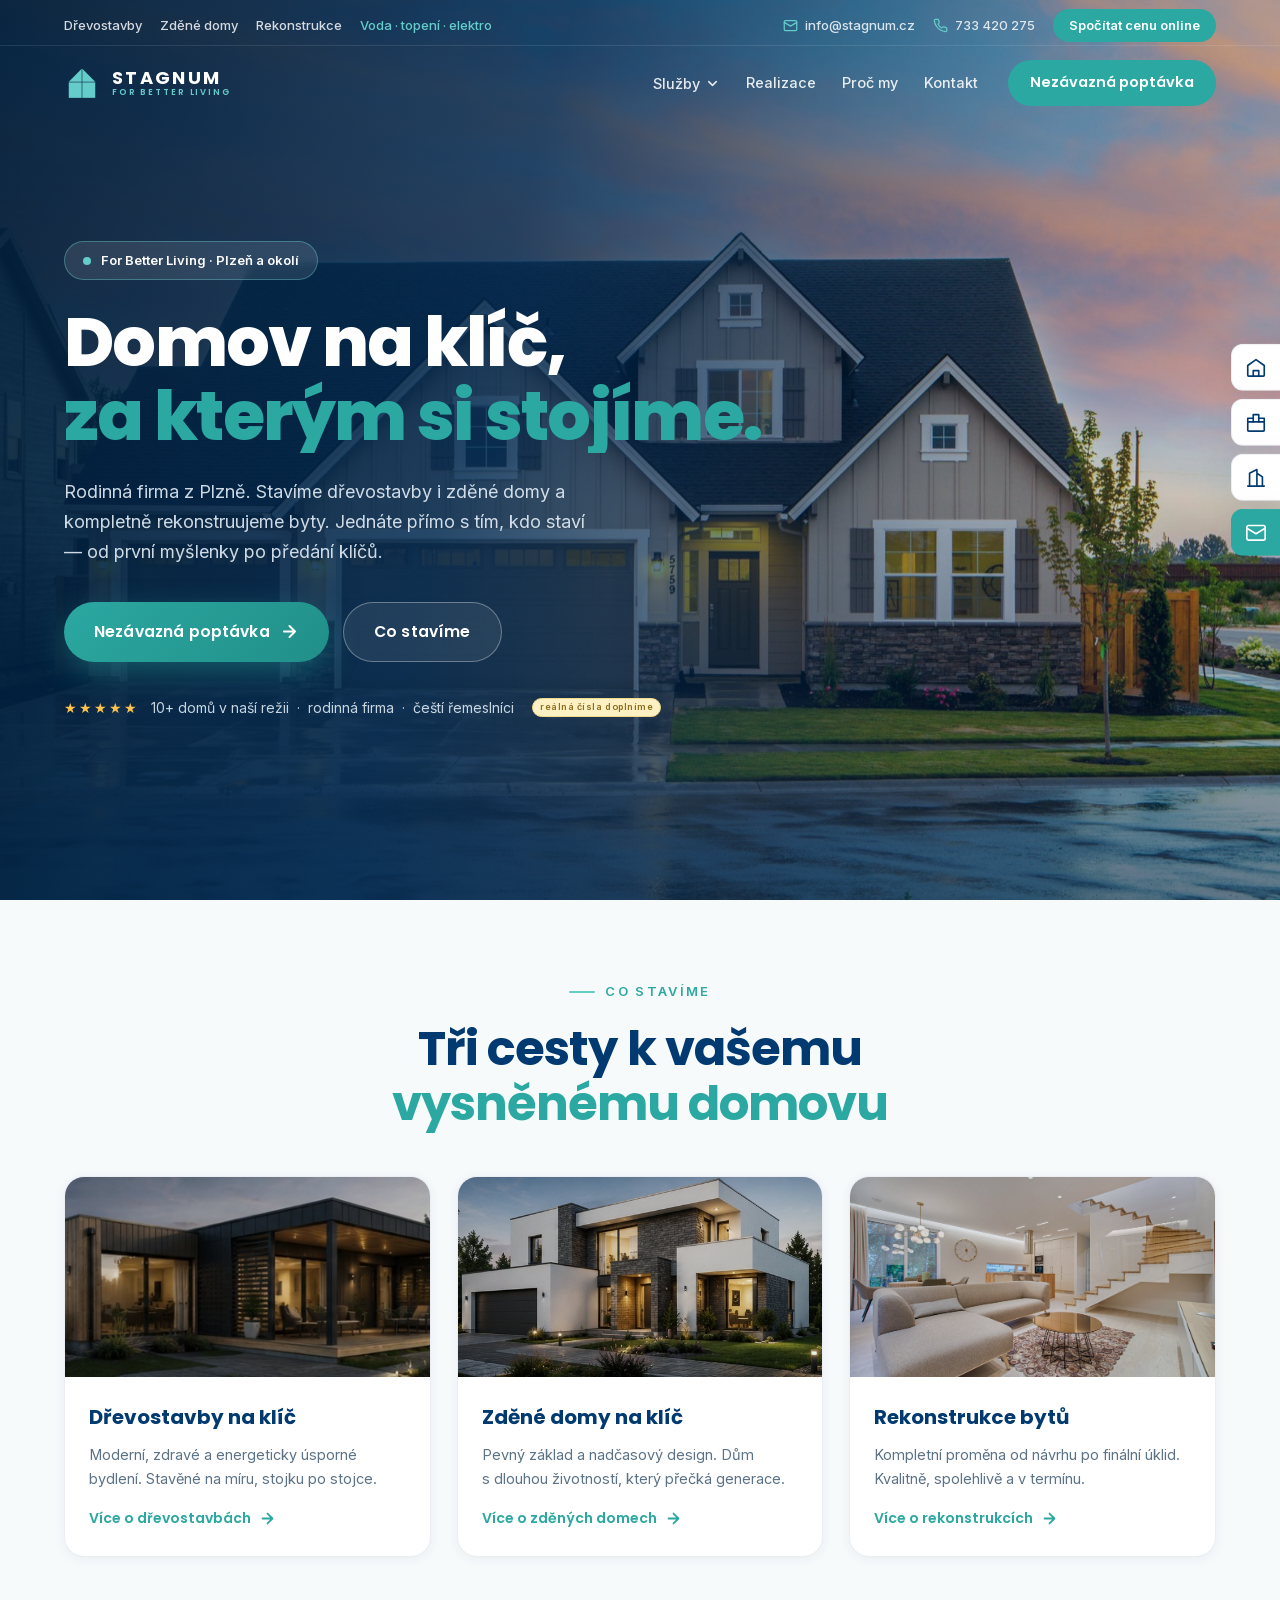
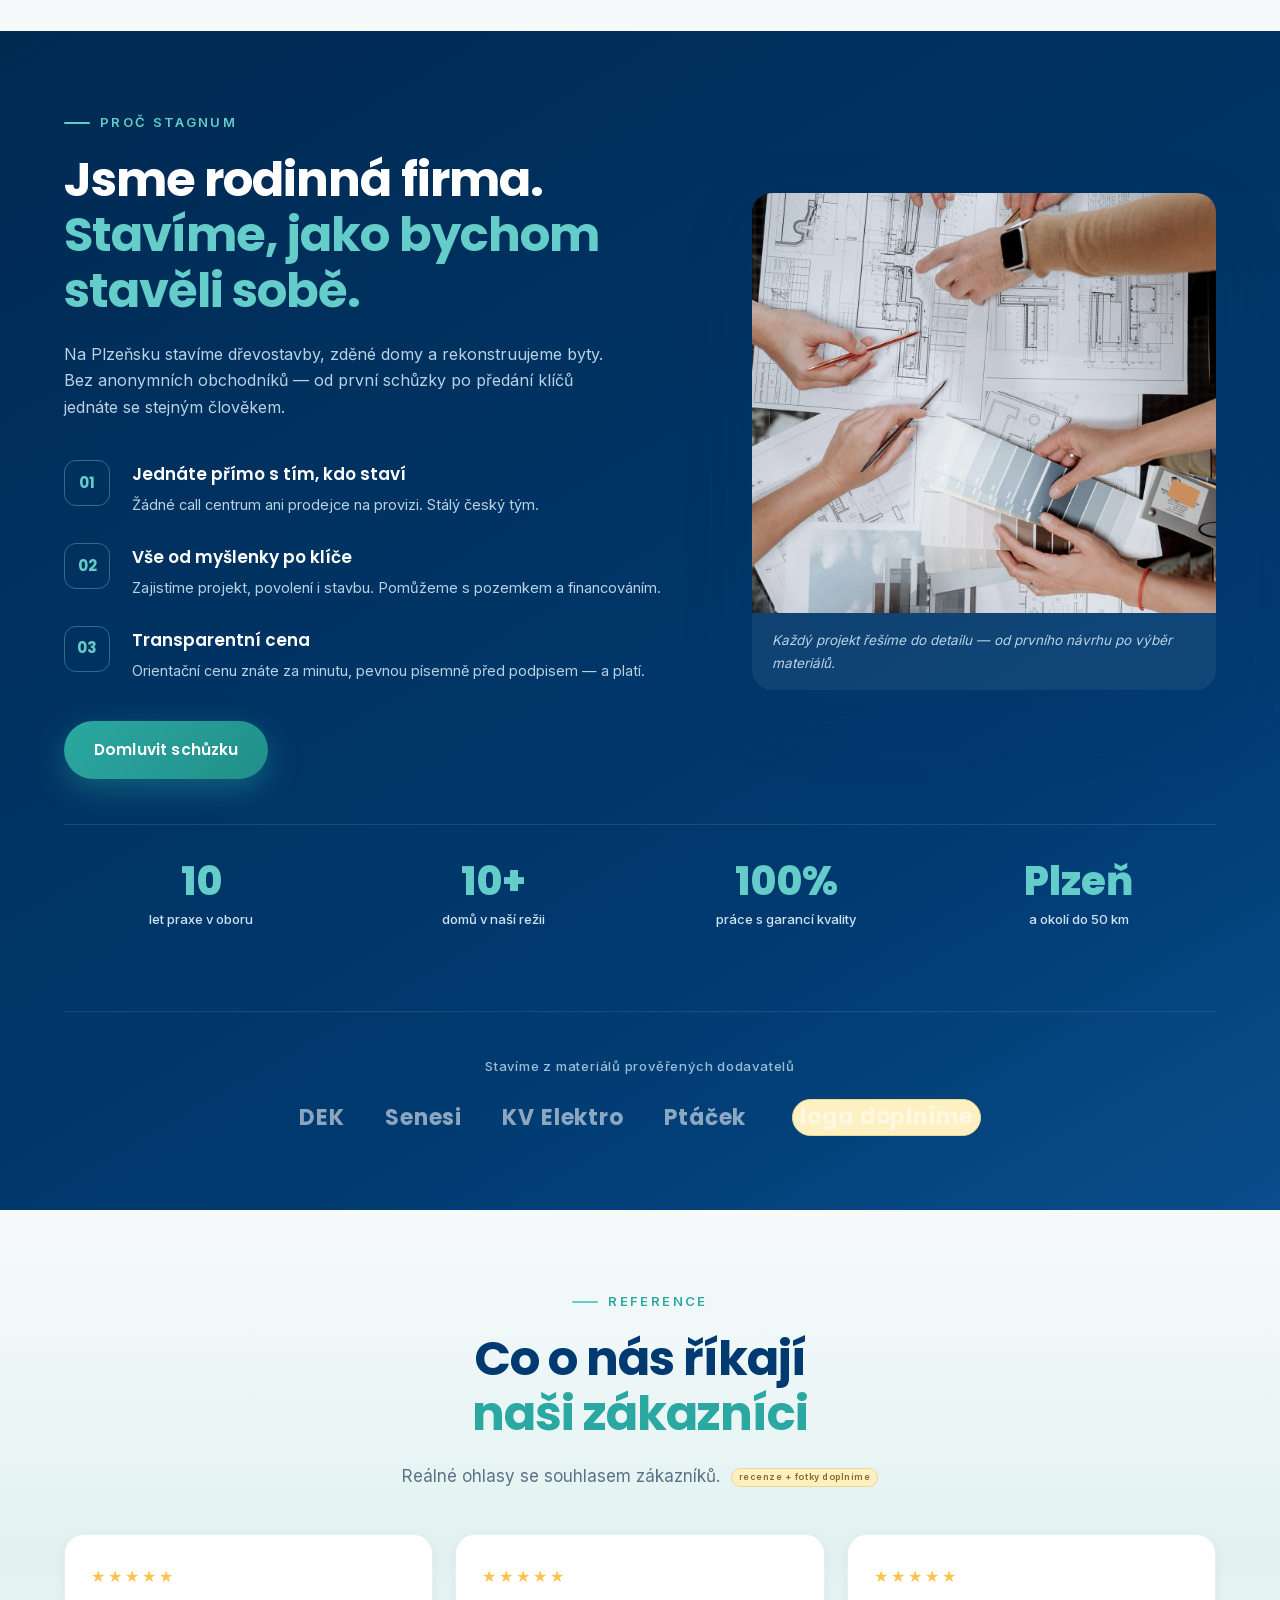
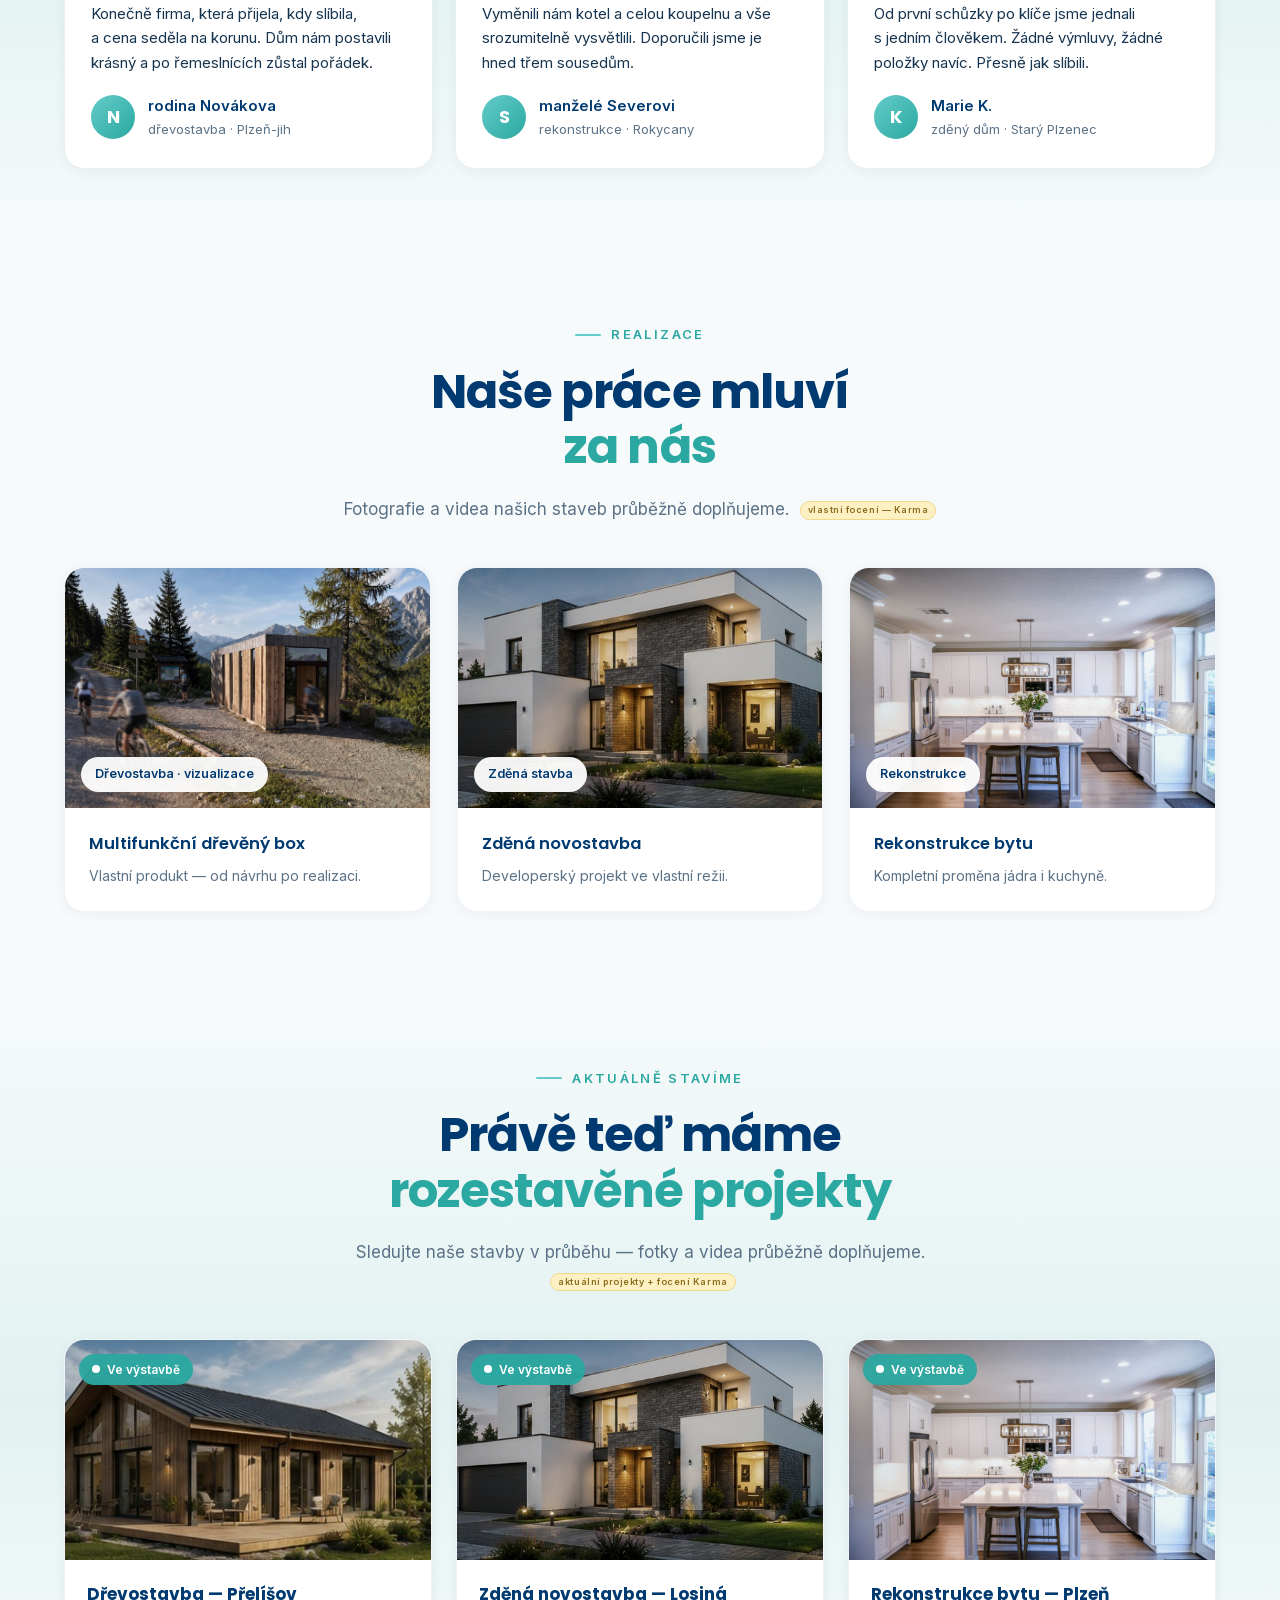
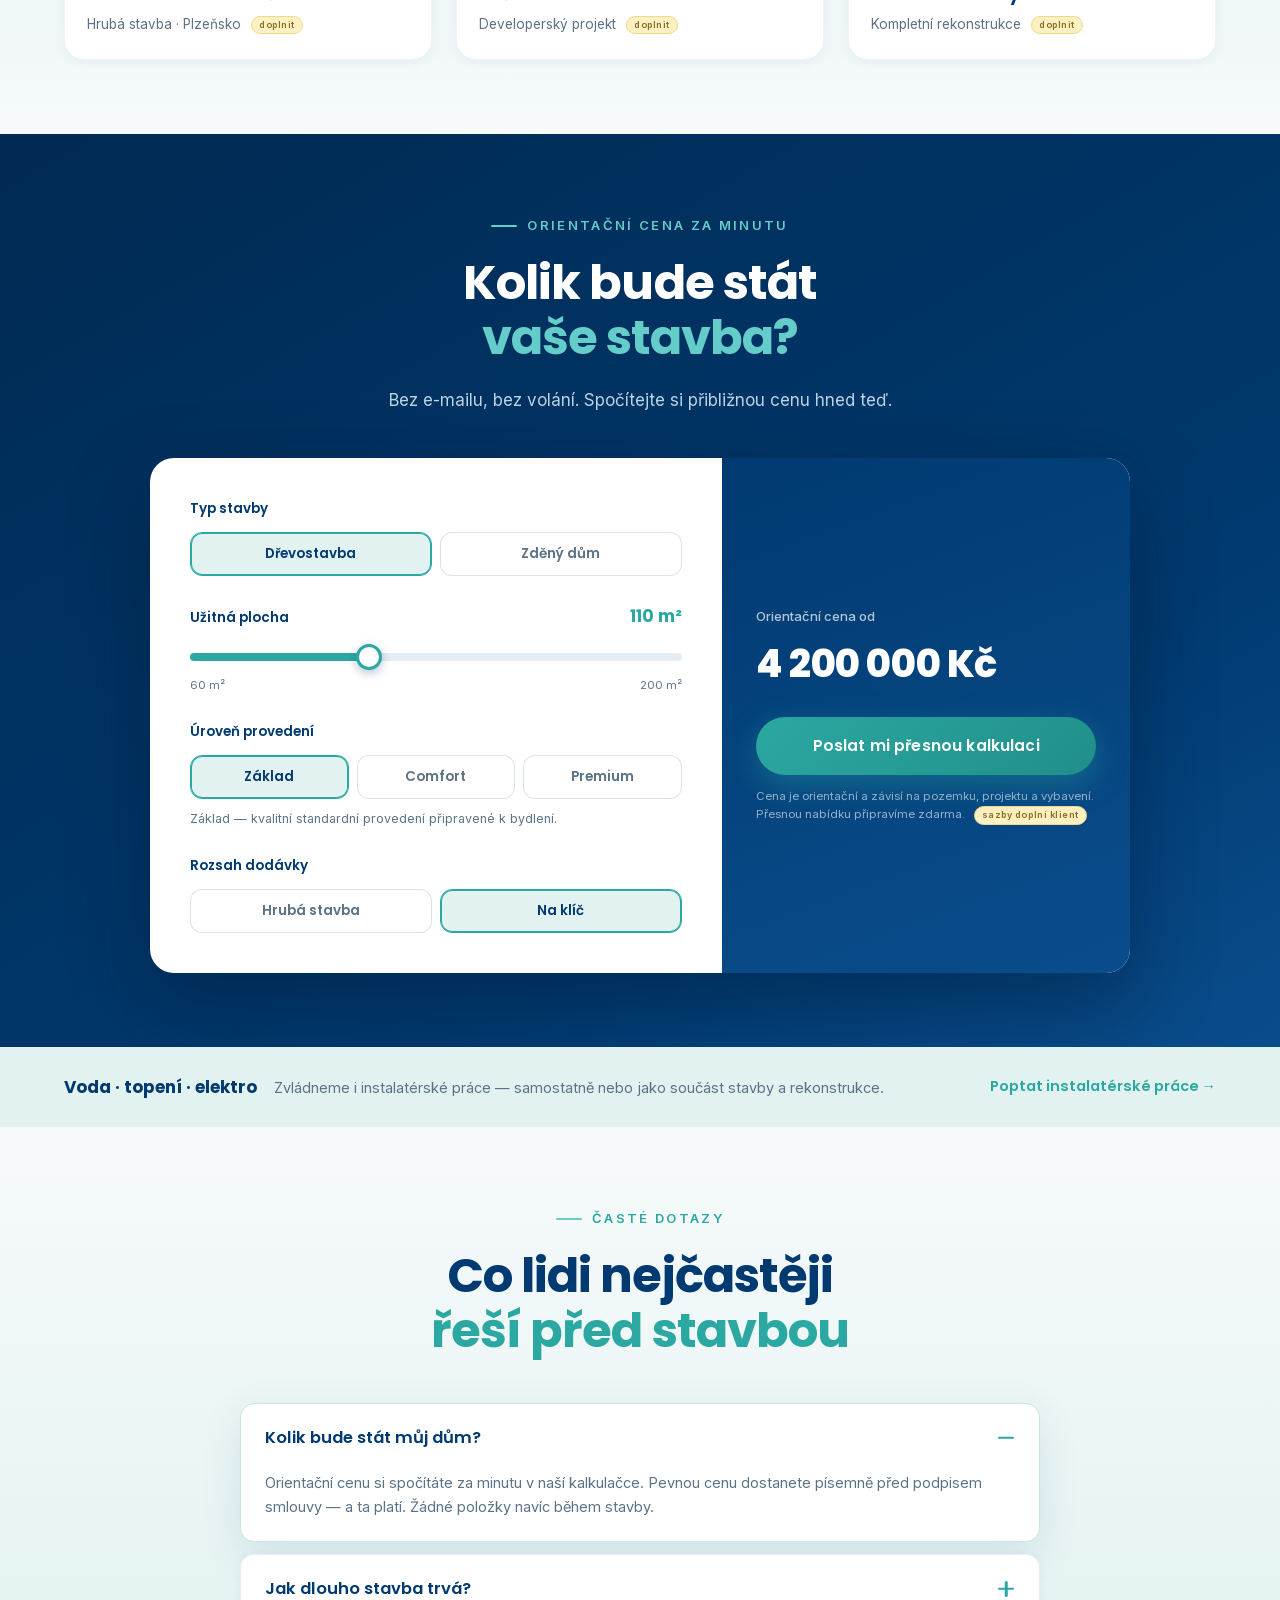
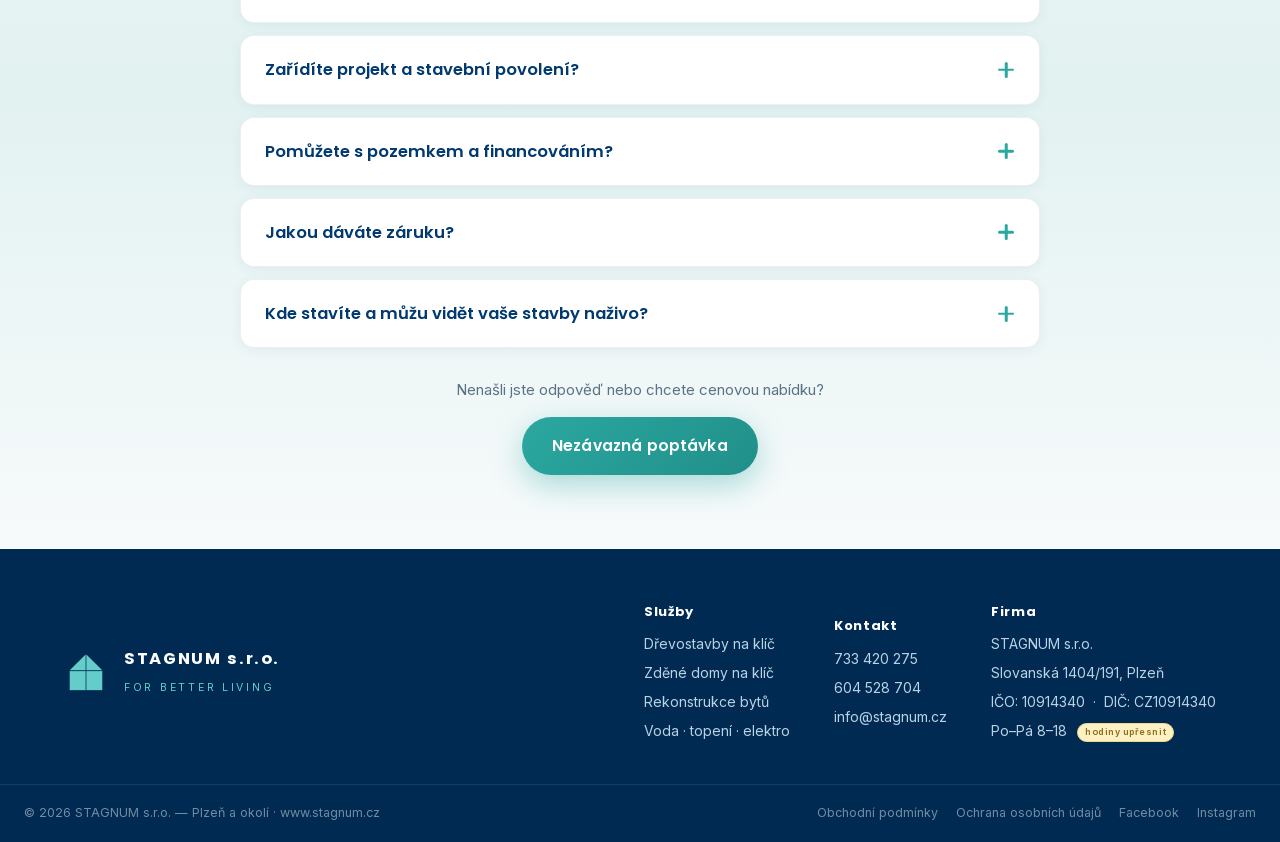
==== commit e559b4fa: "Reálné podklady + feedback na animace + finalizace právních textů - Reálné vizualizace multifunkčníh" ====
--- a/stagnum-landing/index.html
+++ b/stagnum-landing/index.html
@@ -182,7 +182,7 @@
           <p class="section__lead">Fotografie a&nbsp;videa našich staveb průběžně doplňujeme. <span class="todo-chip">vlastní focení — Karma</span></p>
         </div>
         <div class="refs__grid">
-          <a class="ref-card" href="drevostavby.html"><div class="ref-card__img"><img src="media/viz/realizace-drevo.jpg" alt="Dřevostavba" loading="lazy"><span class="ref-card__tag">Dřevostavba</span></div><figcaption><h4>Dřevostavba na klíč</h4><p>Nízkoenergetický dům od desky po klíče.</p></figcaption></a>
+          <a class="ref-card" href="drevostavby.html"><div class="ref-card__img"><img src="media/real/domek-hory.jpg" alt="Multifunkční dřevěný box" loading="lazy"><span class="ref-card__tag">Dřevostavba · vizualizace</span></div><figcaption><h4>Multifunkční dřevěný box</h4><p>Vlastní produkt — od návrhu po realizaci.</p></figcaption></a>
           <a class="ref-card" href="zdene-domy.html"><div class="ref-card__img"><img src="media/viz/realizace-zdeny.jpg" alt="Zděný dům" loading="lazy"><span class="ref-card__tag">Zděná stavba</span></div><figcaption><h4>Zděná novostavba</h4><p>Developerský projekt ve vlastní režii.</p></figcaption></a>
           <a class="ref-card" href="rekonstrukce.html"><div class="ref-card__img"><img src="media/viz/kuchyne-po.jpg" alt="Rekonstrukce" loading="lazy"><span class="ref-card__tag">Rekonstrukce</span></div><figcaption><h4>Rekonstrukce bytu</h4><p>Kompletní proměna jádra i&nbsp;kuchyně.</p></figcaption></a>
         </div>
--- a/stagnum-landing/css/style.css
+++ b/stagnum-landing/css/style.css
@@ -1011,3 +1011,26 @@
 
 /* na světlých podstránkách (kontakt) hlavička rovnou plná — bílý text čitelný */
 body[data-page="kontakt"] .header { background: rgba(0,42,82,0.92); backdrop-filter: blur(16px); -webkit-backdrop-filter: blur(16px); box-shadow: 0 1px 0 rgba(255,255,255,0.08), 0 10px 30px rgba(0,20,40,0.25); }
+
+/* ---------- reálné řezy skladeb (bez filtru — technické podklady) ---------- */
+.rezy { max-width: 900px; margin: 0 auto; }
+.rezy__toggle { flex-wrap: wrap; justify-content: center; margin-bottom: 22px; }
+.rezy__frame { background: #fff; border: 1px solid rgba(0,58,112,0.1); border-radius: var(--radius); overflow: hidden; box-shadow: var(--shadow-md); }
+.rezy__frame img { width: 100%; display: block; }
+.rezy__frame figcaption { padding: 14px 20px; font-size: 14px; color: var(--gray); border-top: 1px solid rgba(0,58,112,0.08); background: var(--bg); }
+
+/* ---------- barevný filtr přes fotky (jednotný navy/teal nádech) ---------- */
+.post__media, .howto__media, .svc-card__img, .ref-card__img, .live__media, .pillar__media, .gallery__item, .why__visual { position: relative; }
+.post__media::after, .howto__media::after, .svc-card__img::after, .ref-card__img::after,
+.live__media::after, .pillar__media::after, .gallery__item::after {
+  content: ''; position: absolute; inset: 0; pointer-events: none; z-index: 1;
+  background: linear-gradient(135deg, rgba(0,58,112,0.22) 0%, rgba(0,58,112,0.06) 55%, rgba(43,168,161,0.12) 100%);
+  mix-blend-mode: multiply;
+}
+.post__media img, .howto__media img, .svc-card__img img, .ref-card__img img,
+.live__media img, .pillar__media img, .gallery__item img, .why__visual img {
+  filter: saturate(0.88) contrast(1.03);
+}
+/* prvky nad filtrem */
+.post__badge, .howto__num, .ref-card__tag, .live__flag, .gallery__item figcaption,
+.pillar__media .reno__video-badge { z-index: 2; }
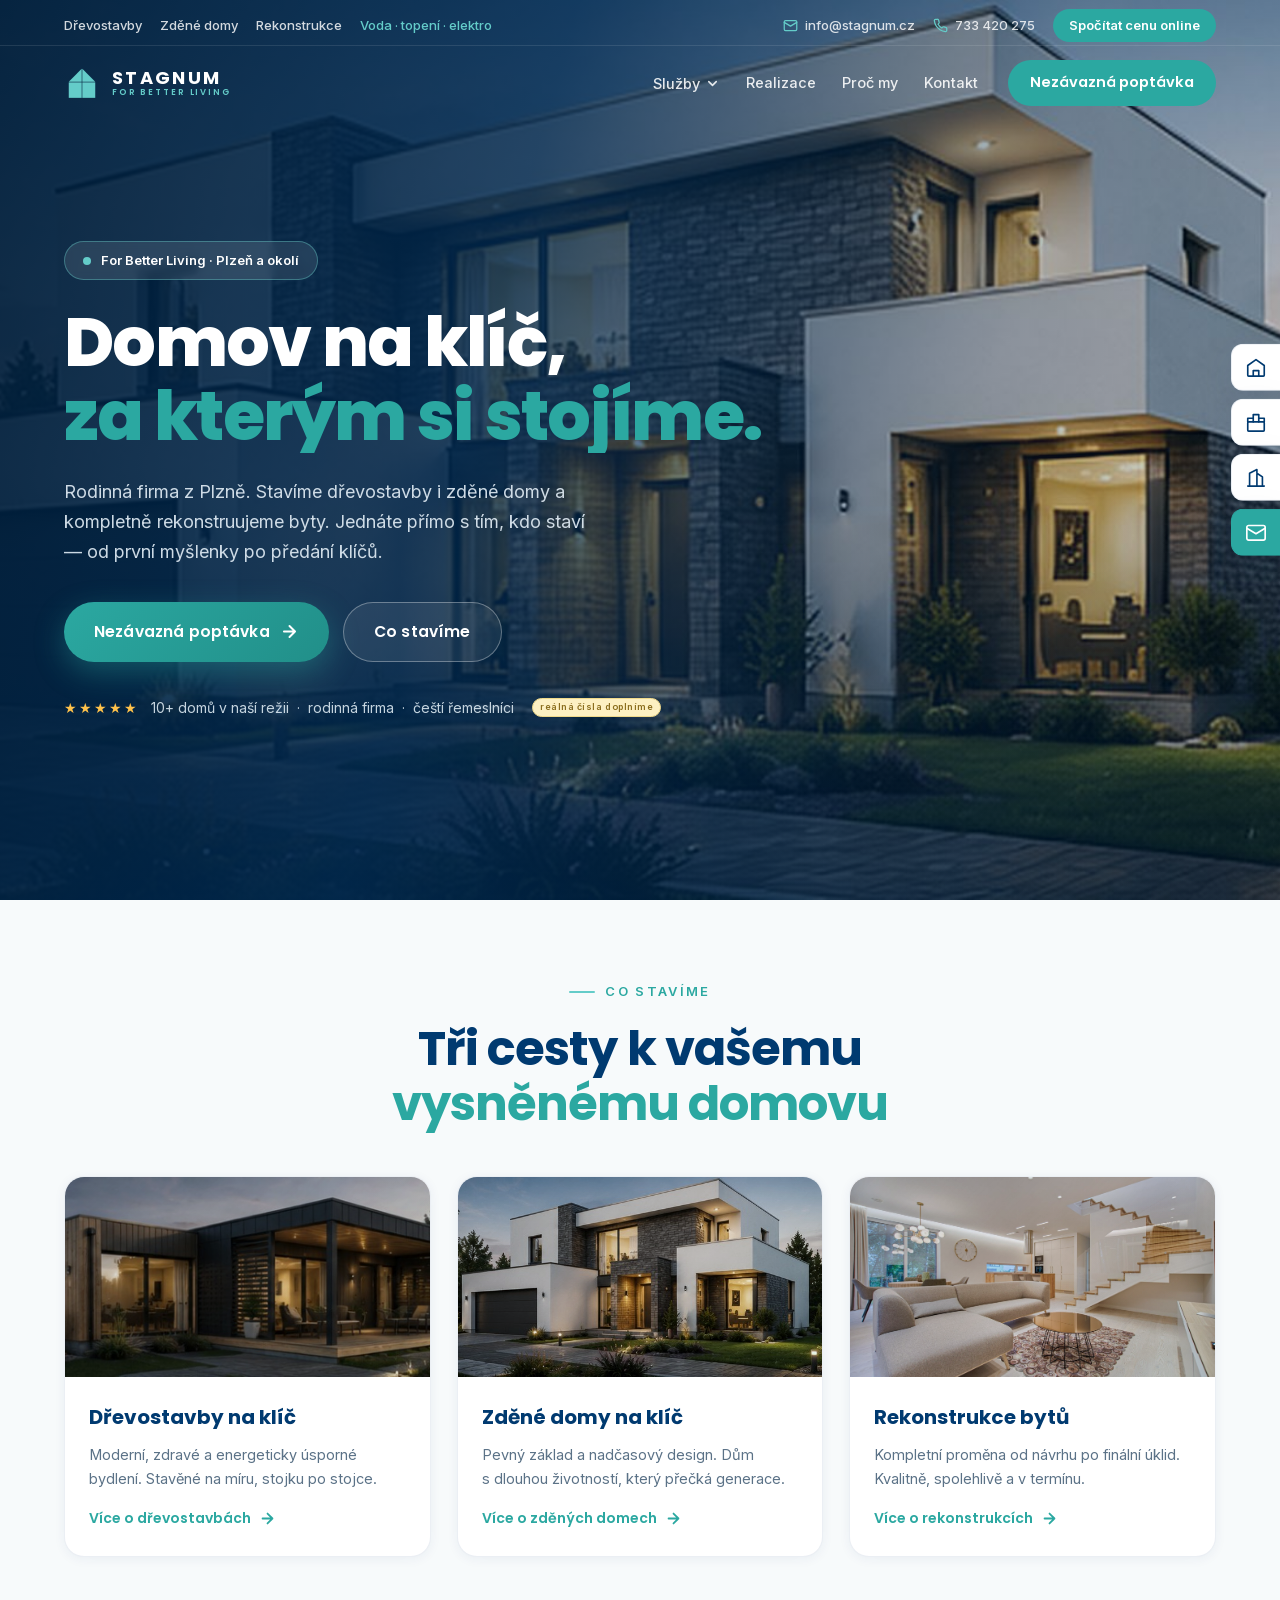
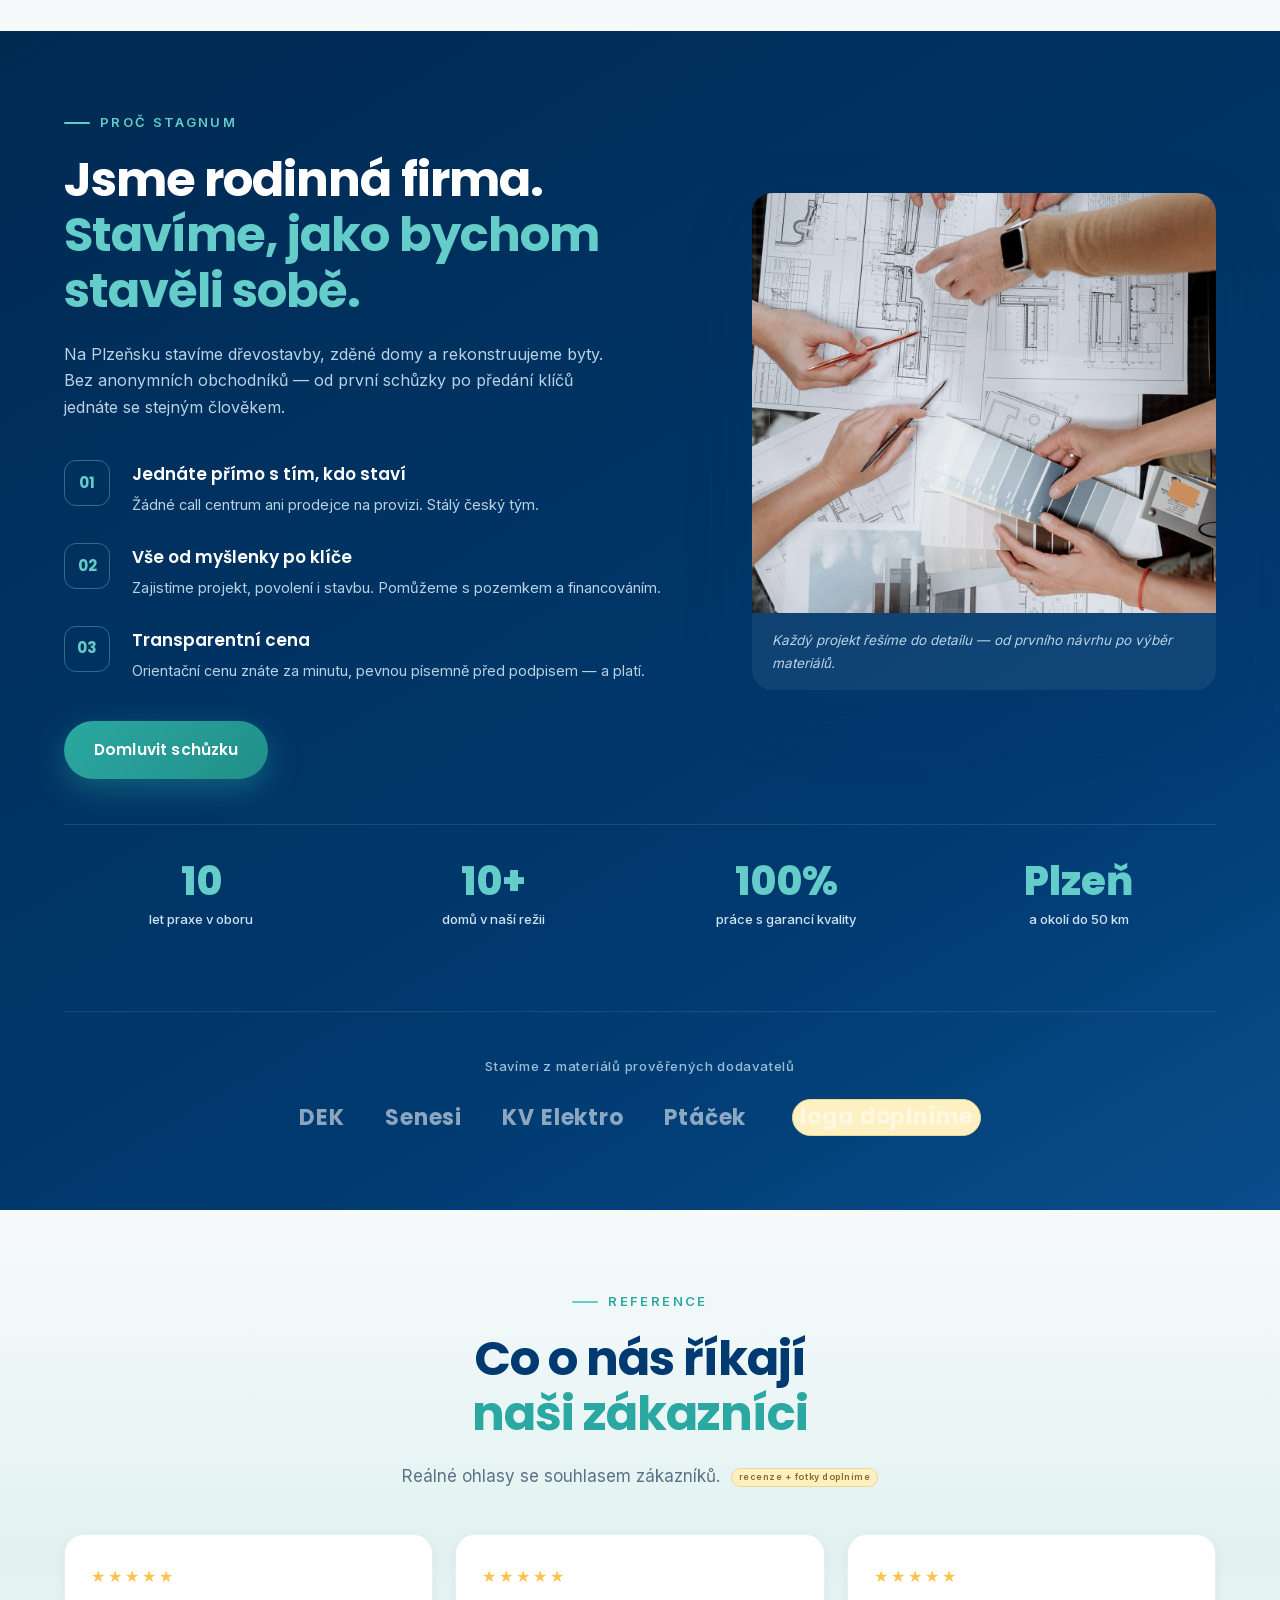
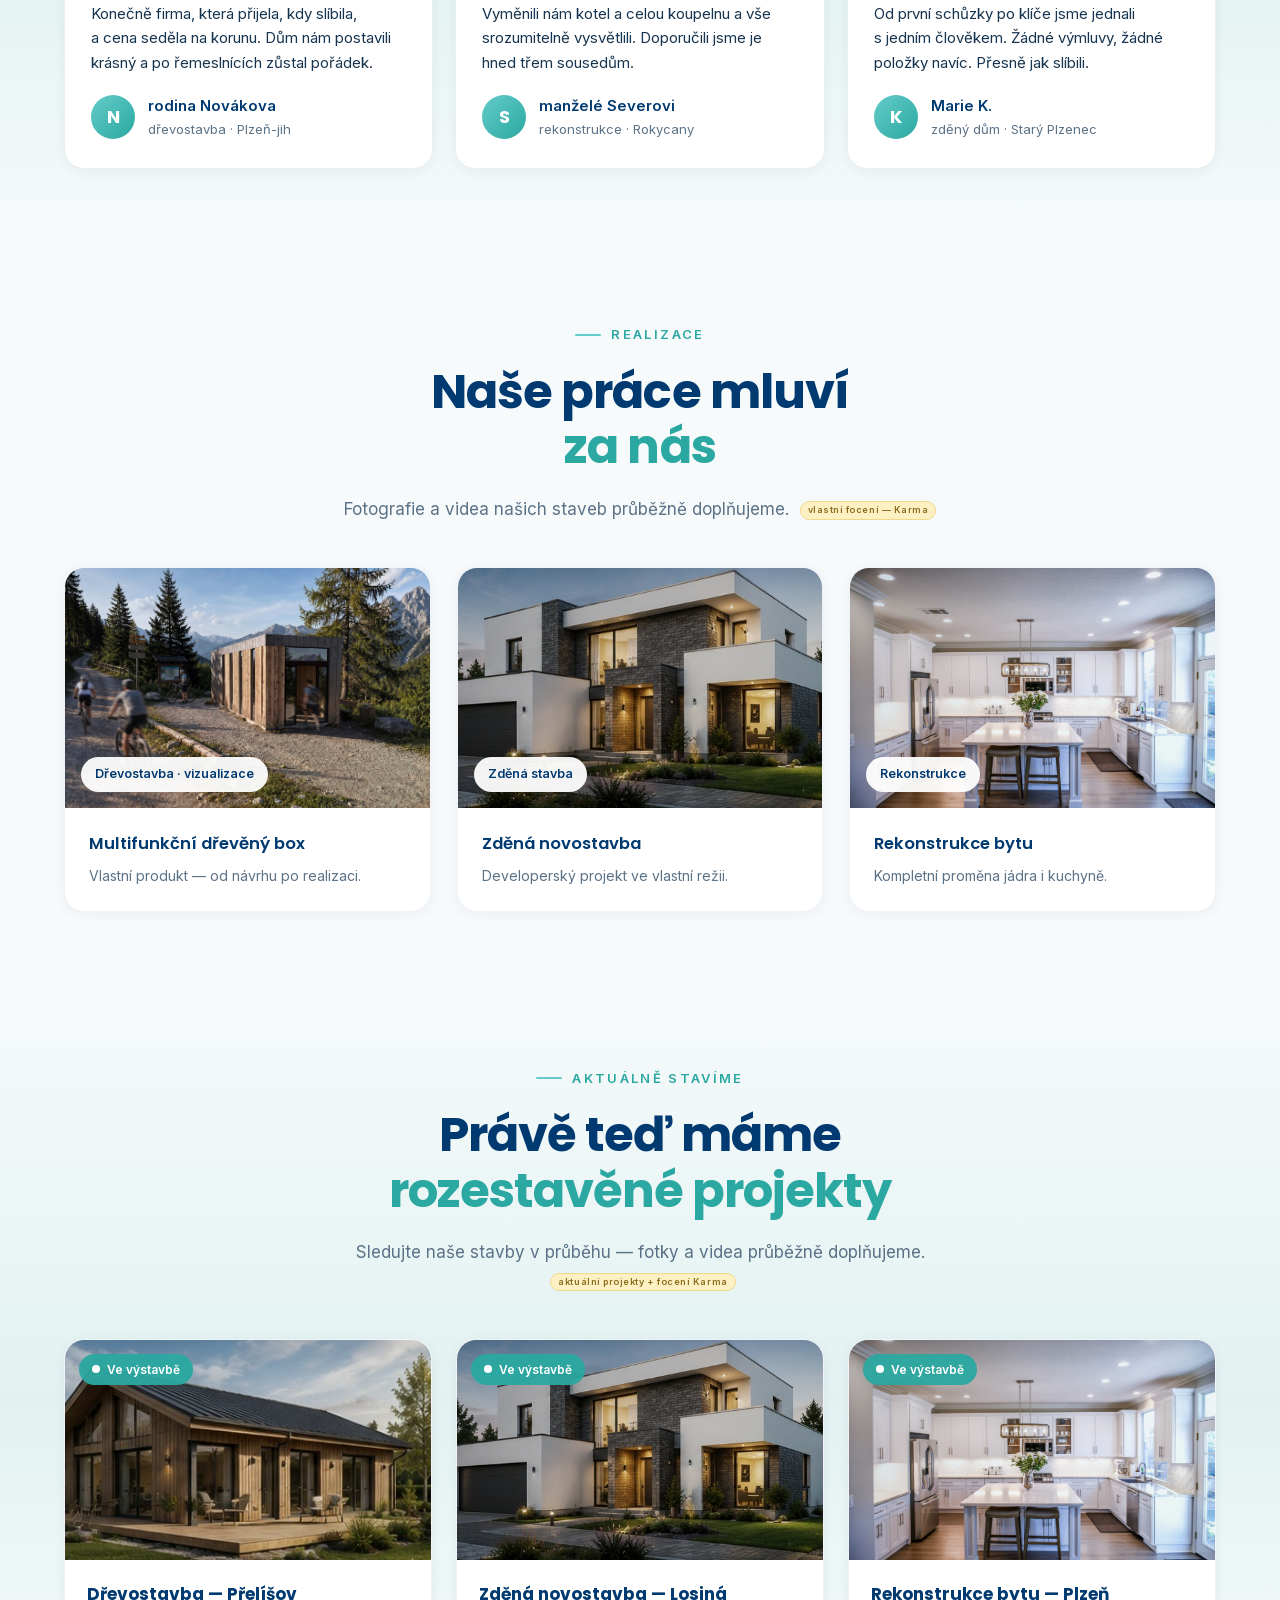
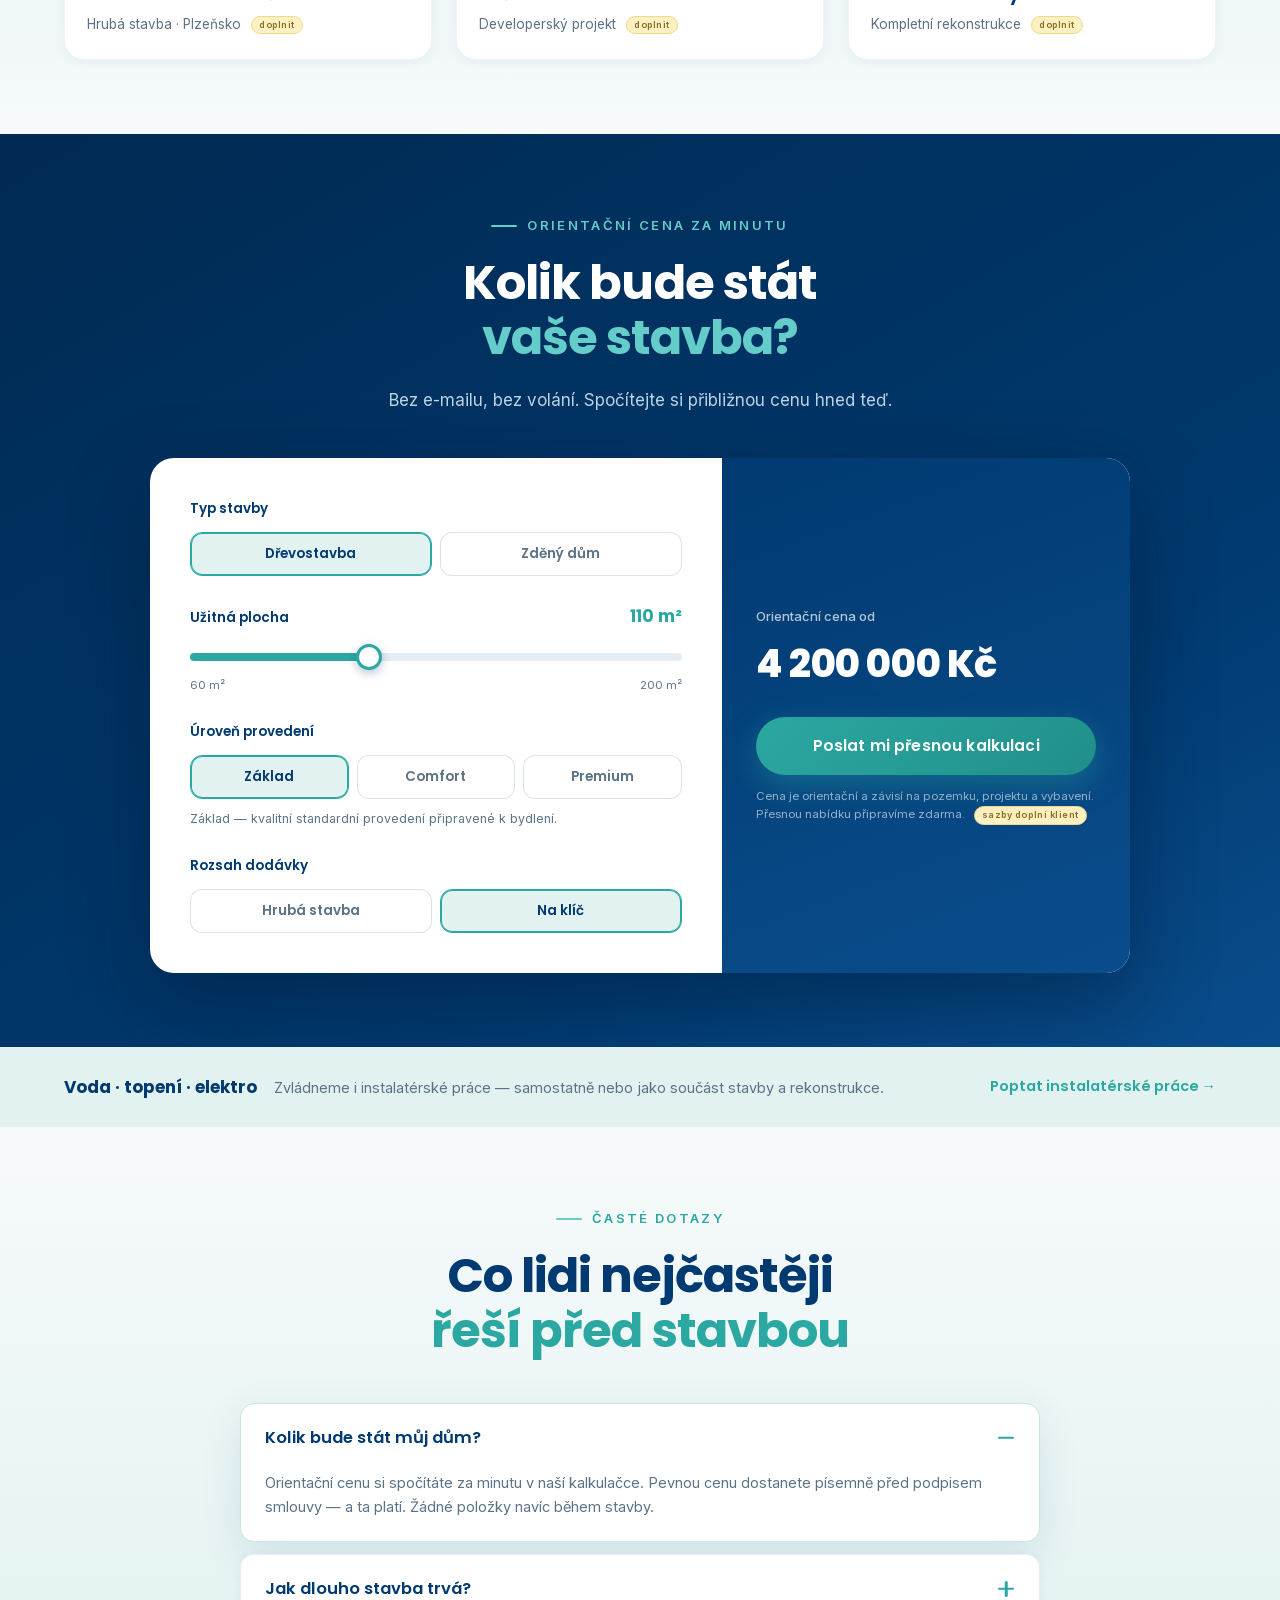
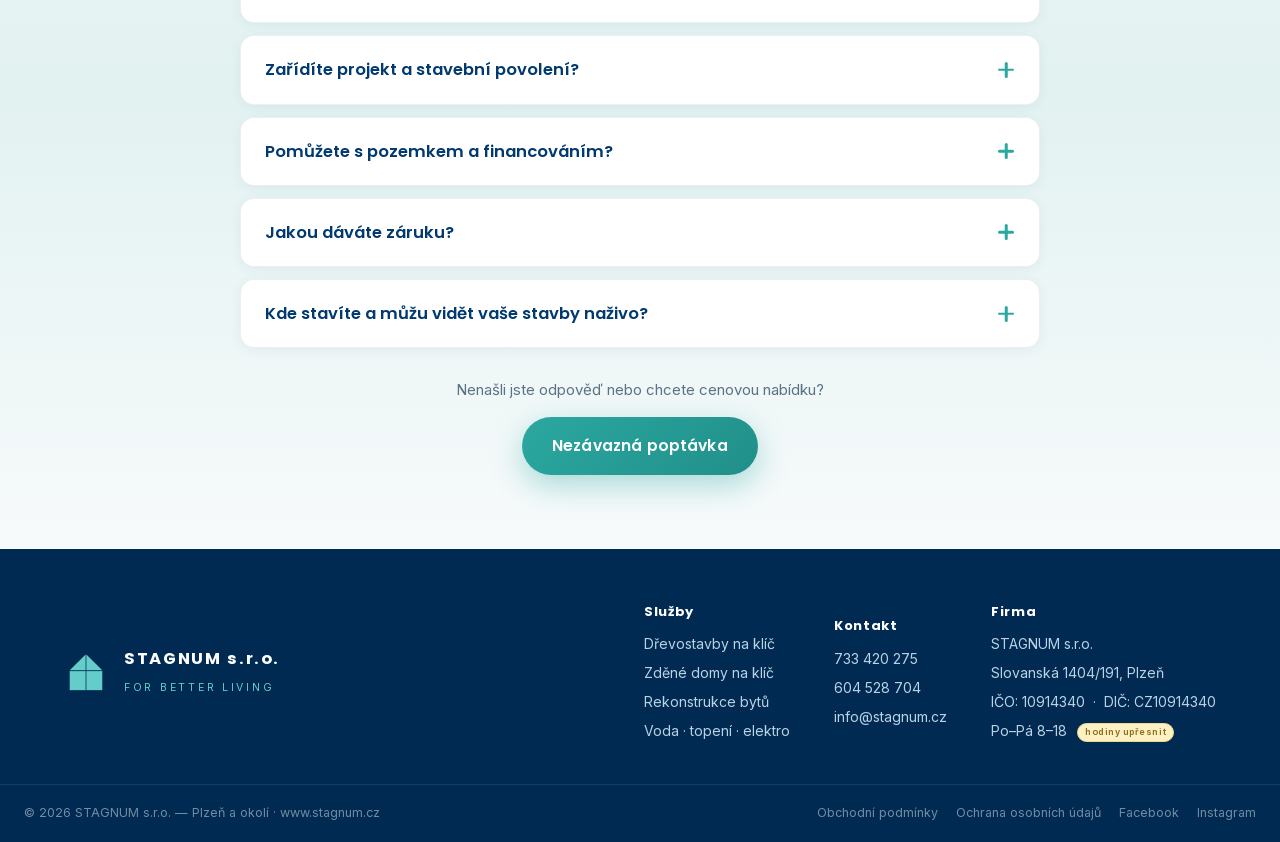
==== commit 1845694a: "Hero: vizualizace z klientovy koláže místo stock fotky (patrový dům, soumrak) Co-Authored-By: Claude" ====
--- a/stagnum-landing/index.html
+++ b/stagnum-landing/index.html
@@ -12,7 +12,7 @@
   <link rel="preload" href="fonts/poppins-800-latin-ext.woff2" as="font" type="font/woff2" crossorigin>
   <link rel="preload" href="fonts/poppins-800-latin.woff2" as="font" type="font/woff2" crossorigin>
   <link rel="preload" href="fonts/inter-400-latin-ext.woff2" as="font" type="font/woff2" crossorigin>
-  <link rel="preload" as="image" href="media/viz/hero-dum.jpg">
+  <link rel="preload" as="image" href="media/viz/hero-vizualizace.jpg">
   <link rel="stylesheet" href="css/fonts.css">
   <link rel="stylesheet" href="css/style.css">
 </head>
@@ -40,7 +40,7 @@
 
     <!-- ============ HERO ============ -->
     <section class="hero svc-hero" id="uvod">
-      <img class="svc-hero__img" src="media/viz/hero-dum.jpg" alt="Moderní rodinný dům za soumraku">
+      <img class="svc-hero__img" src="media/viz/hero-vizualizace.jpg" alt="Vizualizace moderního rodinného domu za soumraku">
       <div class="svc-hero__overlay svc-hero__overlay--dark"></div>
       <div class="svc-hero__inner container">
         <p class="hero__eyebrow"><span class="hero__eyebrow-dot"></span>For Better Living&nbsp;·&nbsp;Plzeň a&nbsp;okolí</p>
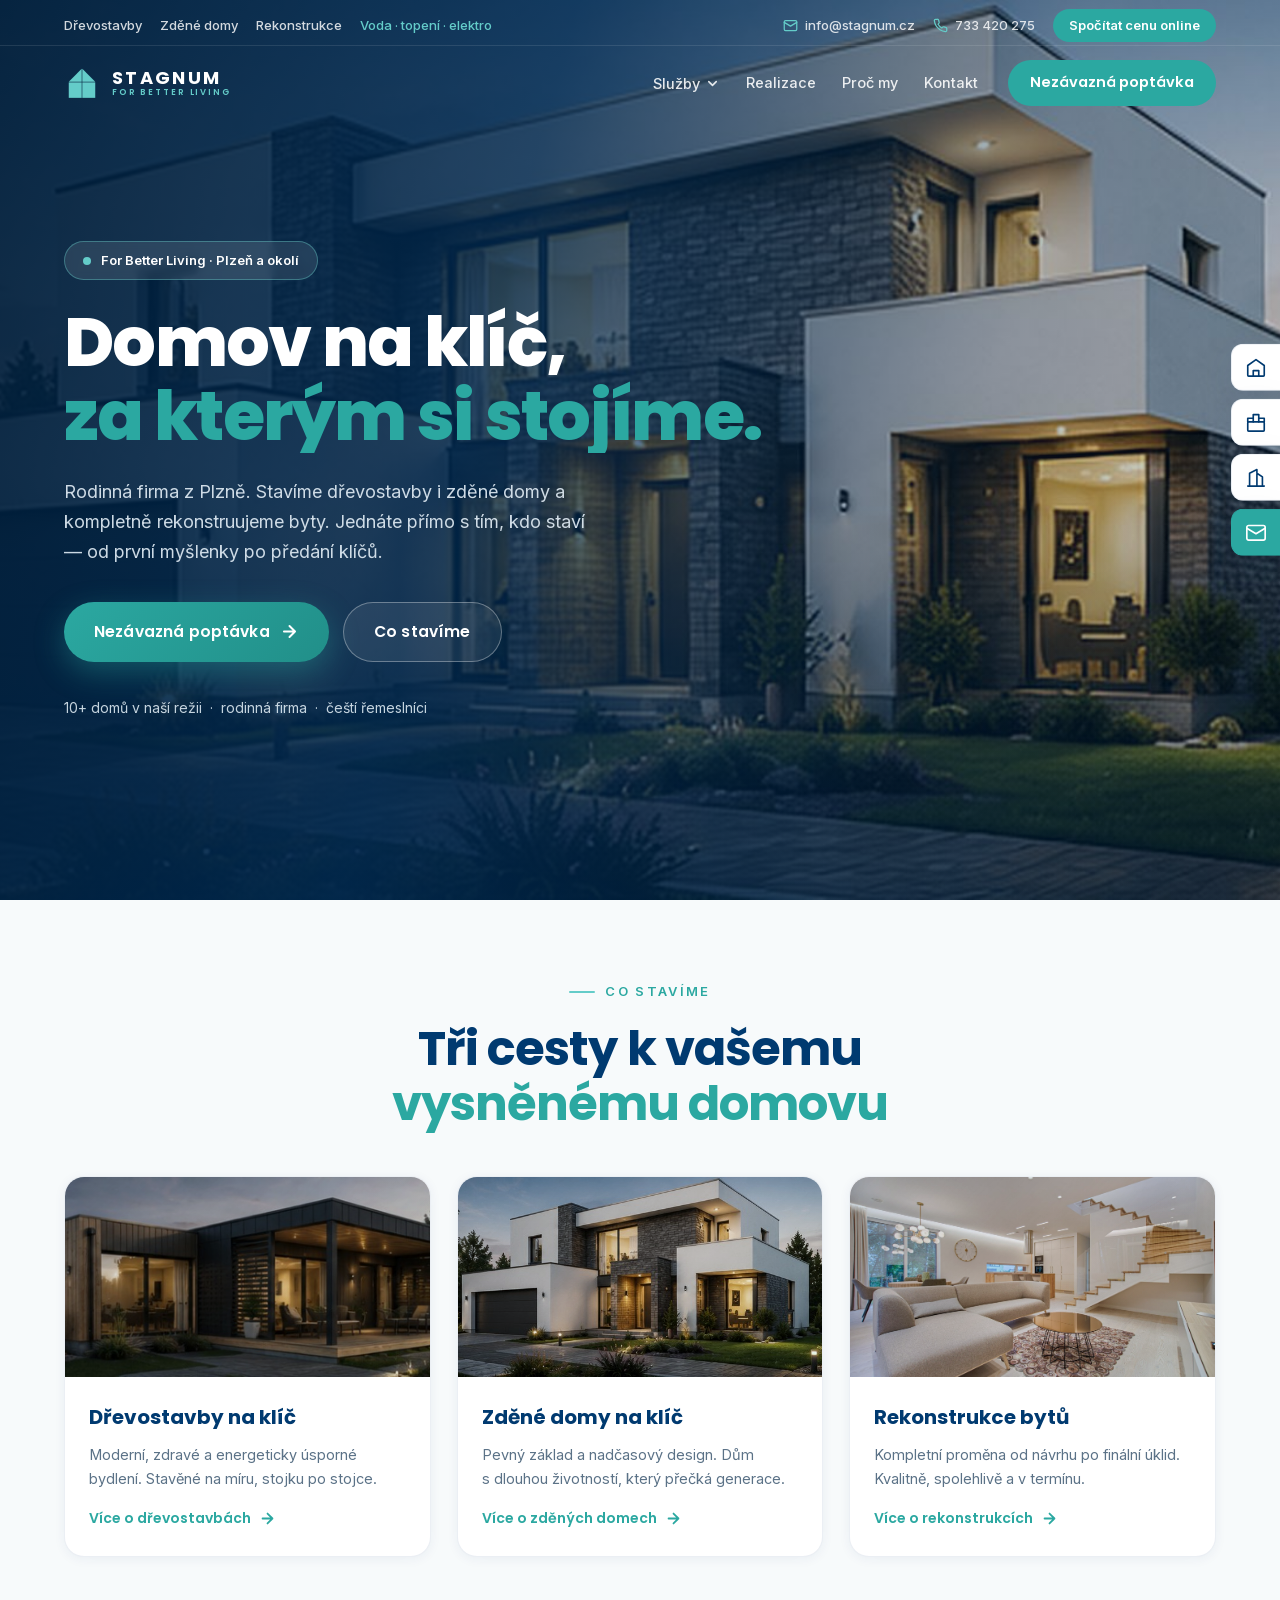
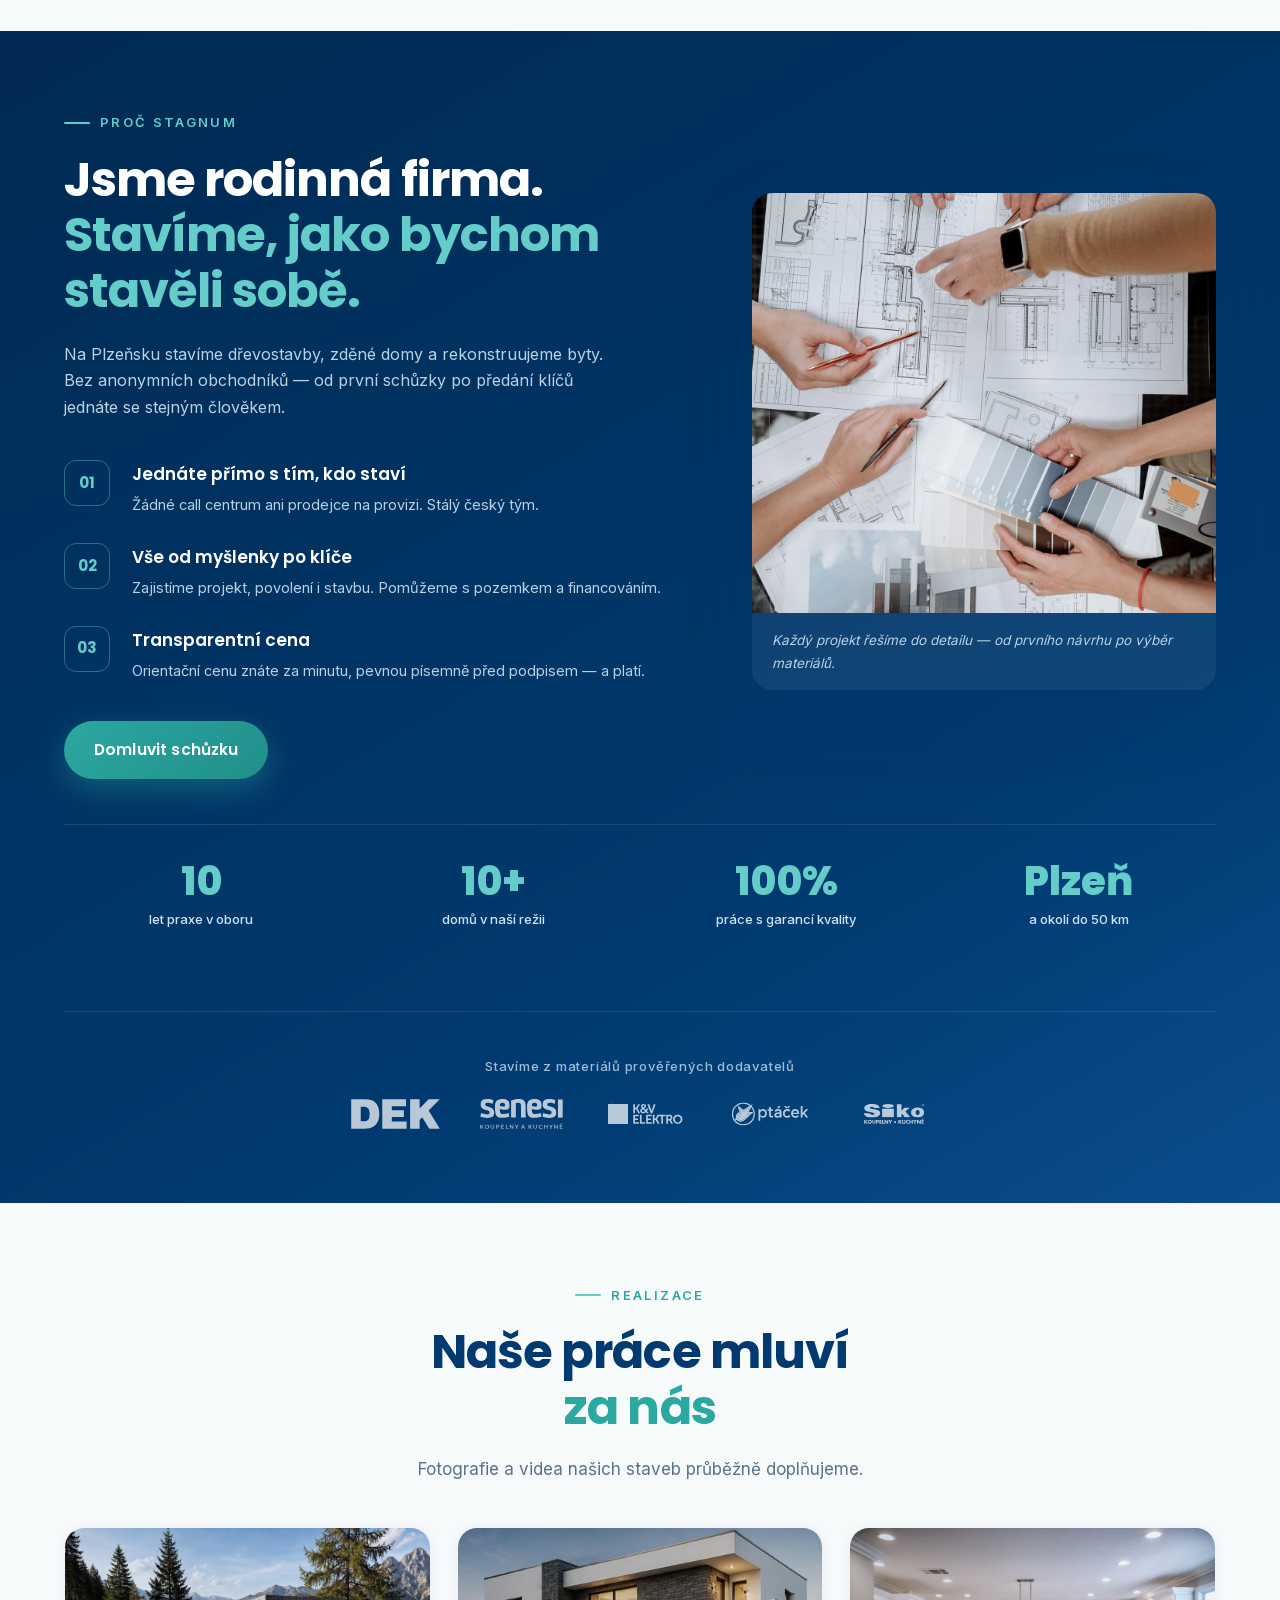
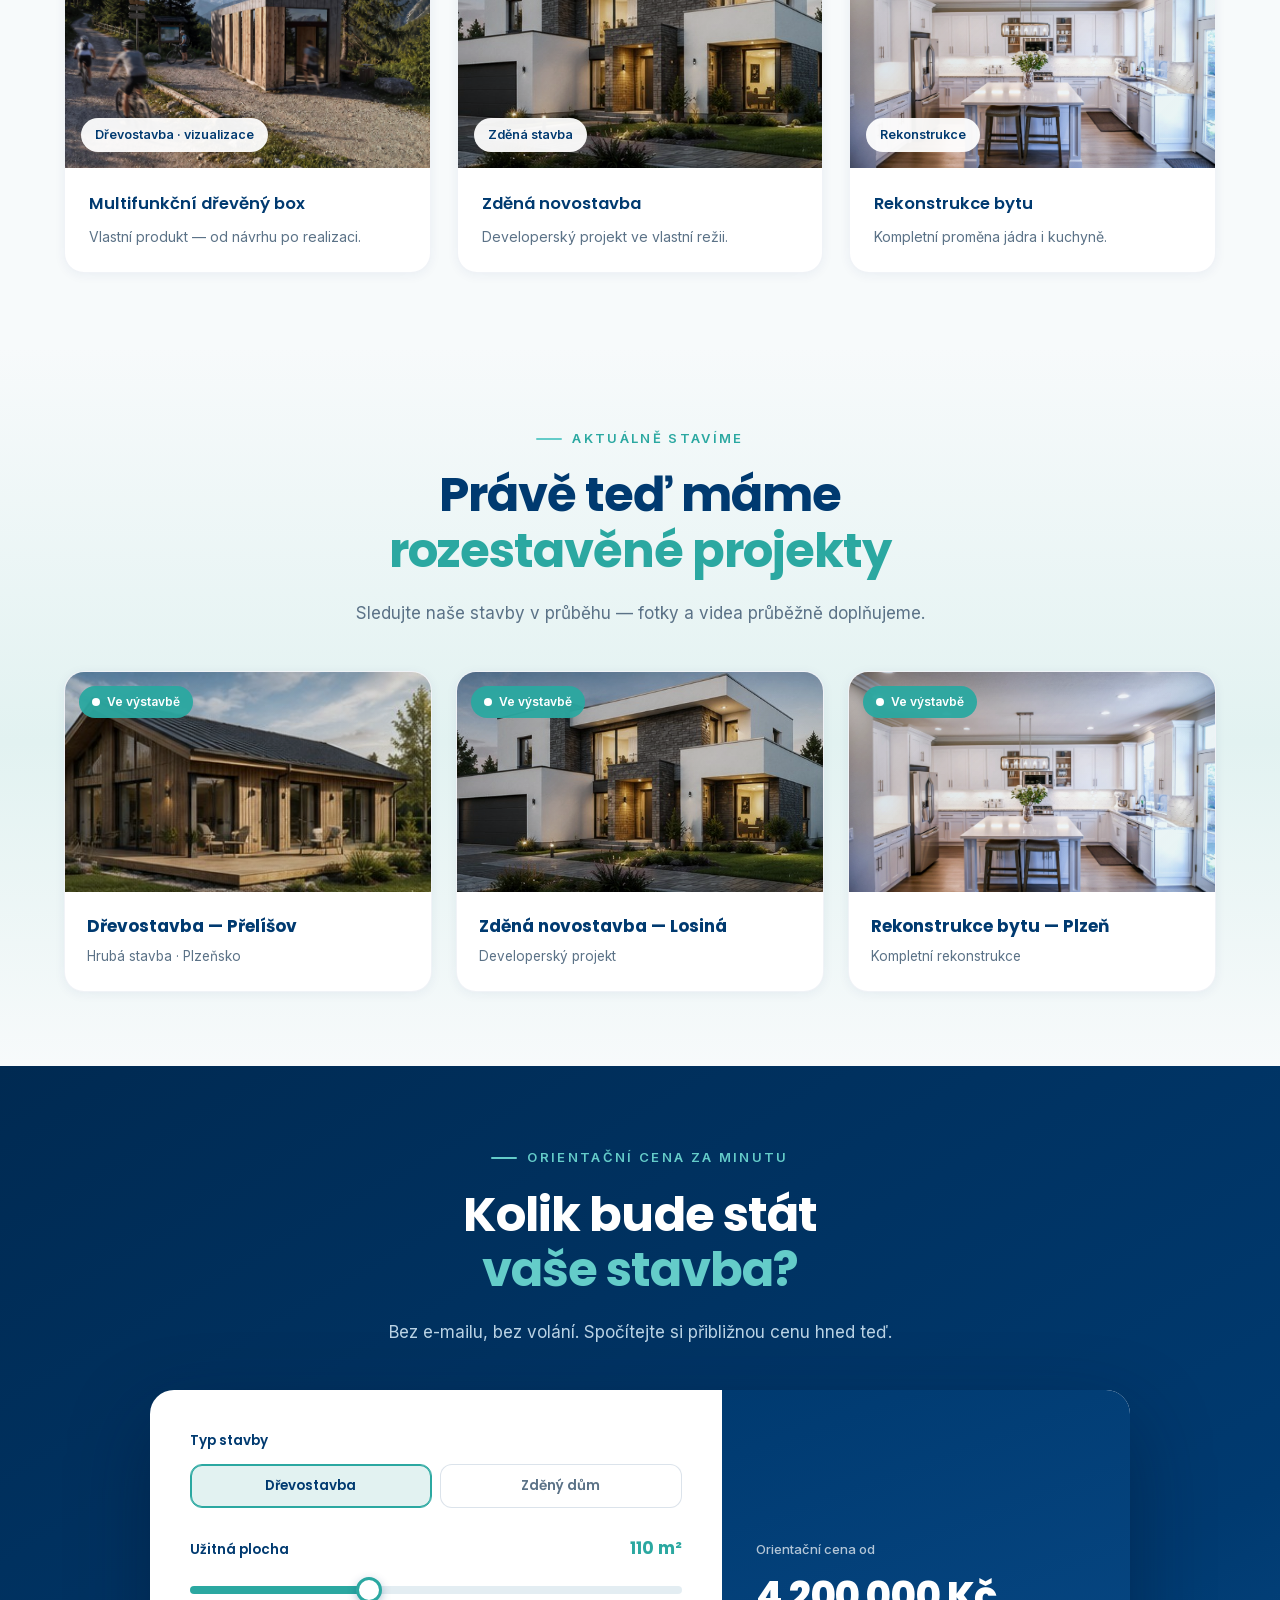
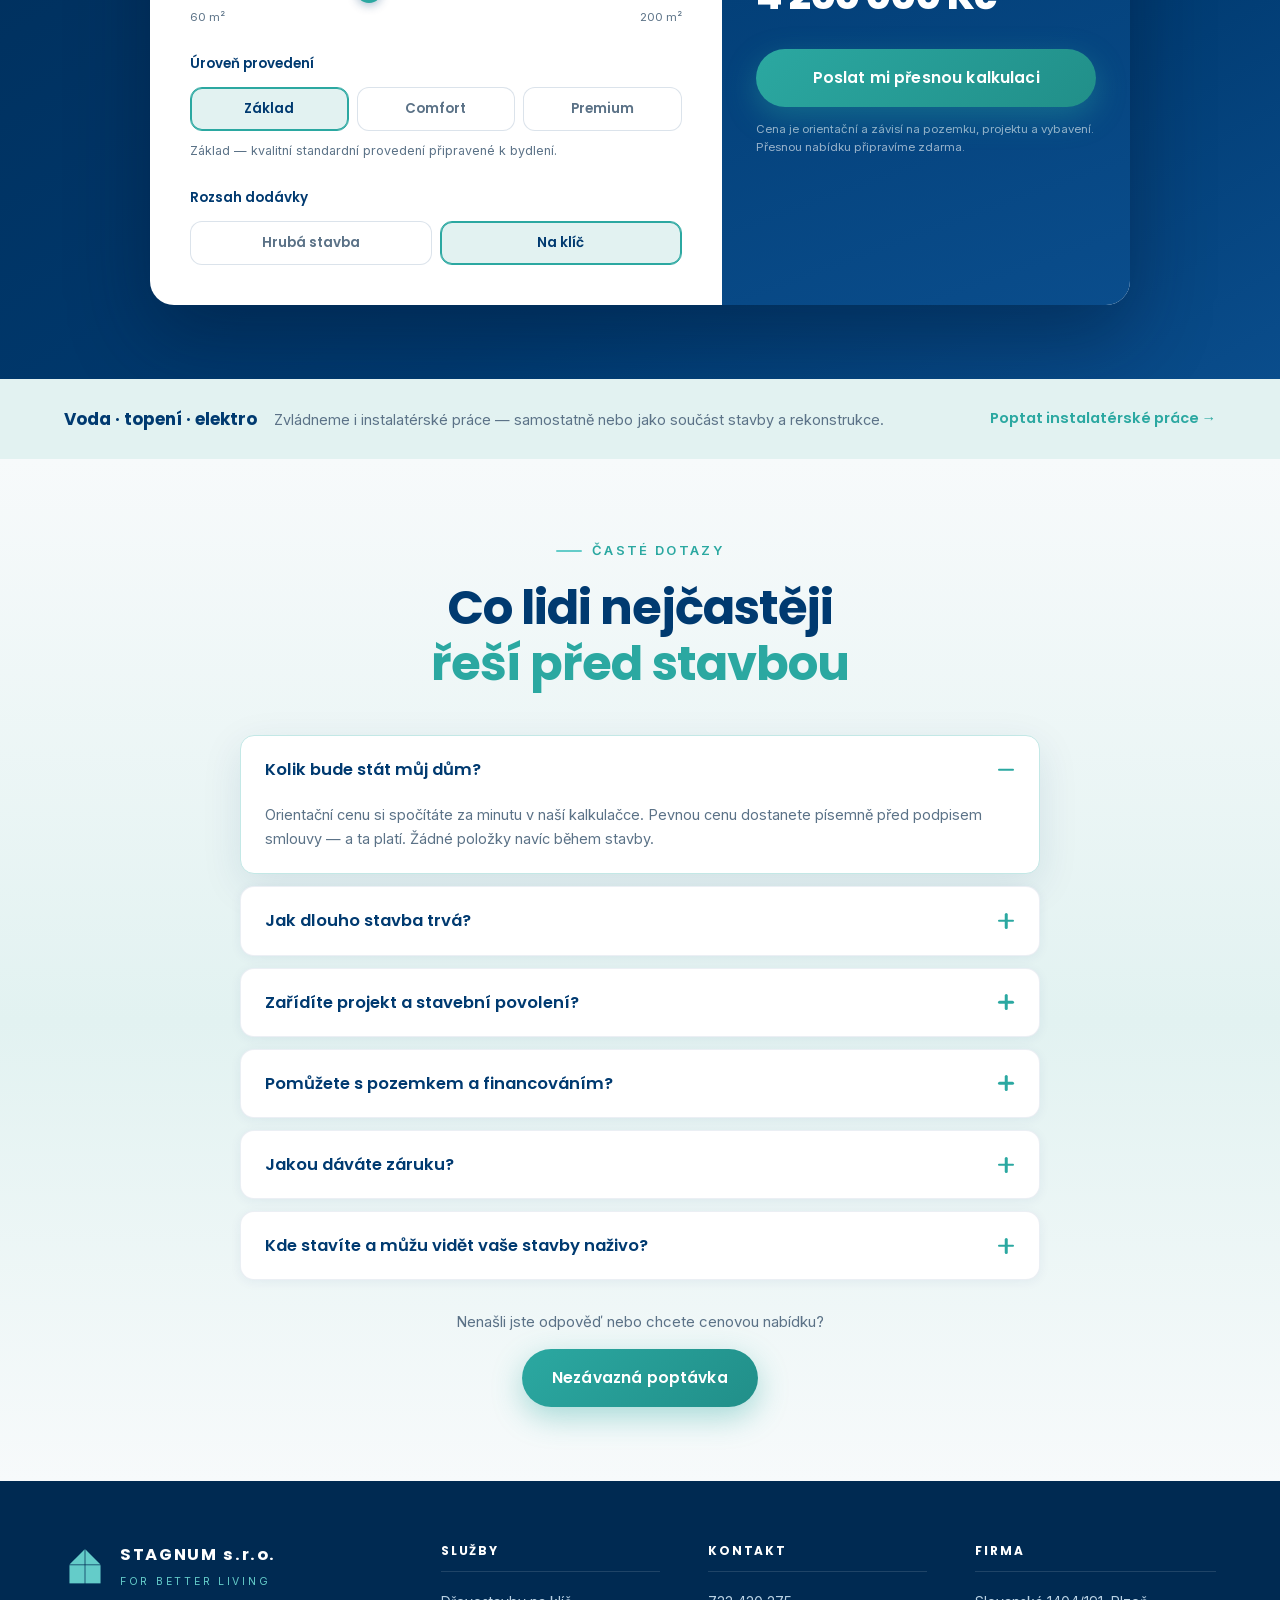
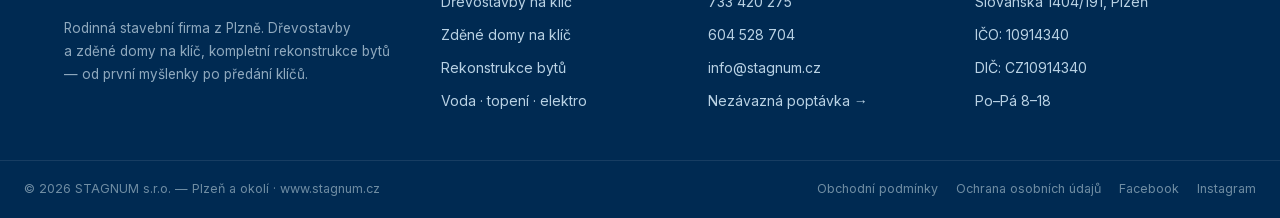
==== commit e518f15c: "Úklid dle callu: pryč placeholdery a vymyšlené recenze/hodnocení, reálná loga partnerů, odesílatel i" ====
--- a/stagnum-landing/index.html
+++ b/stagnum-landing/index.html
@@ -57,9 +57,7 @@
           <a href="#sluzby" class="btn btn--ghost-light">Co stavíme</a>
         </div>
         <p class="hero__proof">
-          <span class="stars" aria-hidden="true">★★★★★</span>
           10+ domů v&nbsp;naší režii &nbsp;·&nbsp; rodinná firma &nbsp;·&nbsp; čeští řemeslníci
-          <span class="todo-chip">reálná čísla doplníme</span>
         </p>
       </div>
     </section>
@@ -138,37 +136,12 @@
         <div class="partners">
           <p class="partners__label">Stavíme z&nbsp;materiálů prověřených dodavatelů</p>
           <div class="partners__row">
-            <span>DEK</span><span>Senesi</span><span>KV&nbsp;Elektro</span><span>Ptáček</span>
-            <span class="todo-chip">loga doplníme</span>
-          </div>
-        </div>
-      </div>
-    </section>
-
-    <!-- ============ RECENZE (social proof, karusel) ============ -->
-    <section class="reviews section section--soft" id="recenze">
-      <div class="container">
-        <div class="section__head">
-          <p class="section__eyebrow">Reference</p>
-          <h2 class="section__title">Co o&nbsp;nás říkají<br><span class="accent">naši zákazníci</span></h2>
-          <p class="section__lead">Reálné ohlasy se souhlasem zákazníků. <span class="todo-chip">recenze + fotky doplníme</span></p>
-        </div>
-        <div class="reviews__grid">
-          <figure class="review">
-            <div class="review__stars" aria-hidden="true">★★★★★</div>
-            <blockquote>Konečně firma, která přijela, kdy slíbila, a&nbsp;cena seděla na korunu. Dům nám postavili krásný a&nbsp;po řemeslnících zůstal pořádek.</blockquote>
-            <figcaption><span class="review__photo" aria-hidden="true">N</span><span class="review__who"><strong>rodina Novákova</strong><small>dřevostavba · Plzeň-jih</small></span></figcaption>
-          </figure>
-          <figure class="review">
-            <div class="review__stars" aria-hidden="true">★★★★★</div>
-            <blockquote>Vyměnili nám kotel a&nbsp;celou koupelnu a&nbsp;vše srozumitelně vysvětlili. Doporučili jsme je hned třem sousedům.</blockquote>
-            <figcaption><span class="review__photo" aria-hidden="true">S</span><span class="review__who"><strong>manželé Severovi</strong><small>rekonstrukce · Rokycany</small></span></figcaption>
-          </figure>
-          <figure class="review">
-            <div class="review__stars" aria-hidden="true">★★★★★</div>
-            <blockquote>Od první schůzky po klíče jsme jednali s&nbsp;jedním člověkem. Žádné výmluvy, žádné položky navíc. Přesně jak slíbili.</blockquote>
-            <figcaption><span class="review__photo" aria-hidden="true">K</span><span class="review__who"><strong>Marie K.</strong><small>zděný dům · Starý Plzenec</small></span></figcaption>
-          </figure>
+            <img src="media/partners/dek.svg" alt="DEK" loading="lazy">
+            <img src="media/partners/senesi.svg" alt="Senesi" loading="lazy">
+            <img src="media/partners/kvelektro.svg" alt="KV Elektro" loading="lazy">
+            <img src="media/partners/ptacek.svg" alt="Ptáček" loading="lazy">
+            <img src="media/partners/siko.svg" alt="SIKO" loading="lazy">
+          </div>
         </div>
       </div>
     </section>
@@ -179,7 +152,7 @@
         <div class="section__head">
           <p class="section__eyebrow">Realizace</p>
           <h2 class="section__title">Naše práce mluví<br><span class="accent">za nás</span></h2>
-          <p class="section__lead">Fotografie a&nbsp;videa našich staveb průběžně doplňujeme. <span class="todo-chip">vlastní focení — Karma</span></p>
+          <p class="section__lead">Fotografie a&nbsp;videa našich staveb průběžně doplňujeme.</p>
         </div>
         <div class="refs__grid">
           <a class="ref-card" href="drevostavby.html"><div class="ref-card__img"><img src="media/real/domek-hory.jpg" alt="Multifunkční dřevěný box" loading="lazy"><span class="ref-card__tag">Dřevostavba · vizualizace</span></div><figcaption><h4>Multifunkční dřevěný box</h4><p>Vlastní produkt — od návrhu po realizaci.</p></figcaption></a>
@@ -195,12 +168,12 @@
         <div class="section__head">
           <p class="section__eyebrow">Aktuálně stavíme</p>
           <h2 class="section__title">Právě teď máme<br><span class="accent">rozestavěné projekty</span></h2>
-          <p class="section__lead">Sledujte naše stavby v&nbsp;průběhu — fotky a&nbsp;videa průběžně doplňujeme. <span class="todo-chip">aktuální projekty + focení Karma</span></p>
+          <p class="section__lead">Sledujte naše stavby v&nbsp;průběhu — fotky a&nbsp;videa průběžně doplňujeme.</p>
         </div>
         <div class="live__grid">
-          <article class="live__card"><div class="live__media"><img src="media/viz/realizace-drevo.jpg" alt="Dřevostavba ve výstavbě" loading="lazy"><span class="live__flag">Ve výstavbě</span></div><div class="live__body"><h3>Dřevostavba — Přelíšov</h3><p>Hrubá stavba · Plzeňsko <span class="todo-chip">doplnit</span></p></div></article>
-          <article class="live__card"><div class="live__media"><img src="media/viz/realizace-zdeny.jpg" alt="Zděný dům ve výstavbě" loading="lazy"><span class="live__flag">Ve výstavbě</span></div><div class="live__body"><h3>Zděná novostavba — Losiná</h3><p>Developerský projekt <span class="todo-chip">doplnit</span></p></div></article>
-          <article class="live__card"><div class="live__media"><img src="media/viz/kuchyne-po.jpg" alt="Rekonstrukce bytu" loading="lazy"><span class="live__flag">Ve výstavbě</span></div><div class="live__body"><h3>Rekonstrukce bytu — Plzeň</h3><p>Kompletní rekonstrukce <span class="todo-chip">doplnit</span></p></div></article>
+          <article class="live__card"><div class="live__media"><img src="media/viz/realizace-drevo.jpg" alt="Dřevostavba ve výstavbě" loading="lazy"><span class="live__flag">Ve výstavbě</span></div><div class="live__body"><h3>Dřevostavba — Přelíšov</h3><p>Hrubá stavba · Plzeňsko</p></div></article>
+          <article class="live__card"><div class="live__media"><img src="media/viz/realizace-zdeny.jpg" alt="Zděný dům ve výstavbě" loading="lazy"><span class="live__flag">Ve výstavbě</span></div><div class="live__body"><h3>Zděná novostavba — Losiná</h3><p>Developerský projekt</p></div></article>
+          <article class="live__card"><div class="live__media"><img src="media/viz/kuchyne-po.jpg" alt="Rekonstrukce bytu" loading="lazy"><span class="live__flag">Ve výstavbě</span></div><div class="live__body"><h3>Rekonstrukce bytu — Plzeň</h3><p>Kompletní rekonstrukce</p></div></article>
         </div>
       </div>
     </section>
@@ -248,7 +221,7 @@
             <span class="calc__result-label">Orientační cena od</span>
             <strong class="calc__price" id="calcPrice">4 200 000 Kč</strong>
             <a href="kontakt.html" class="btn btn--primary btn--full">Poslat mi přesnou kalkulaci</a>
-            <p class="calc__disclaimer">Cena je orientační a&nbsp;závisí na pozemku, projektu a&nbsp;vybavení. Přesnou nabídku připravíme zdarma. <span class="todo-chip">sazby doplní klient</span></p>
+            <p class="calc__disclaimer">Cena je orientační a&nbsp;závisí na pozemku, projektu a&nbsp;vybavení. Přesnou nabídku připravíme zdarma.</p>
           </div>
         </div>
       </div>
@@ -274,10 +247,10 @@
         </div>
         <div class="faq__list">
           <details class="faq__item" open><summary>Kolik bude stát můj dům?<span class="faq__icon"></span></summary><div class="faq__a"><p>Orientační cenu si spočítáte za minutu v naší kalkulačce. Pevnou cenu dostanete písemně před podpisem smlouvy — a ta platí. Žádné položky navíc během stavby.</p></div></details>
-          <details class="faq__item"><summary>Jak dlouho stavba trvá?<span class="faq__icon"></span></summary><div class="faq__a"><p>Dřevostavba je obvykle rychlejší než zděný dům. Konkrétní termín dostanete v harmonogramu a v jeho průběhu vám posíláme foto-reporty ze stavby. <span class="todo-chip">termíny upřesníme</span></p></div></details>
+          <details class="faq__item"><summary>Jak dlouho stavba trvá?<span class="faq__icon"></span></summary><div class="faq__a"><p>Dřevostavba je obvykle rychlejší než zděný dům. Konkrétní termín dostanete v harmonogramu a v jeho průběhu vám posíláme foto-reporty ze stavby.</p></div></details>
           <details class="faq__item"><summary>Zařídíte projekt a stavební povolení?<span class="faq__icon"></span></summary><div class="faq__a"><p>Ano. Stavíme na klíč — od první myšlenky přes projekt a povolení až po předání klíčů. Nemusíte koordinovat víc firem ani úřady.</p></div></details>
           <details class="faq__item"><summary>Pomůžete s pozemkem a financováním?<span class="faq__icon"></span></summary><div class="faq__a"><p>Ano. Pokud ještě nemáte pozemek nebo řešíte hypotéku, propojíme vás s prověřenými partnery. Stačí to označit v poptávce.</p></div></details>
-          <details class="faq__item"><summary>Jakou dáváte záruku?<span class="faq__icon"></span></summary><div class="faq__a"><p>Za odvedenou práci ručíme a po předání jsme k dispozici. <span class="todo-chip">délku záruky doplníme</span></p></div></details>
+          <details class="faq__item"><summary>Jakou dáváte záruku?<span class="faq__icon"></span></summary><div class="faq__a"><p>Za odvedenou práci ručíme a po předání jsme k dispozici.</p></div></details>
           <details class="faq__item"><summary>Kde stavíte a můžu vidět vaše stavby naživo?<span class="faq__icon"></span></summary><div class="faq__a"><p>Působíme v Plzni a okolí. Naše realizace si po domluvě můžete prohlédnout naživo — věříme tomu, co stavíme.</p></div></details>
         </div>
         <div class="faq__cta">
--- a/stagnum-landing/css/style.css
+++ b/stagnum-landing/css/style.css
@@ -674,15 +674,25 @@
    FOOTER
    ============================================================ */
 .footer { background: var(--navy-deep); color: #b9d2e4; }
-.footer__inner { display: flex; flex-wrap: wrap; align-items: center; gap: 44px; padding-top: 52px; padding-bottom: 42px; }
-.footer__brand { display: flex; align-items: center; gap: 16px; margin-right: auto; }
-.footer__logo { width: 44px; color: var(--teal); }
+.footer__inner {
+  display: grid; grid-template-columns: 1.5fr 1fr 1fr 1.1fr;
+  gap: 48px; align-items: start;
+  padding-top: 60px; padding-bottom: 48px;
+}
+.footer__col--brand { max-width: 340px; }
+.footer__brand { display: flex; align-items: center; gap: 14px; }
+.footer__logo { width: 42px; color: var(--teal); flex-shrink: 0; }
 .footer__brand strong { display: block; color: #fff; font-size: 16.5px; letter-spacing: 0.1em; font-family: var(--font-head); }
 .footer__brand span { font-size: 10.5px; letter-spacing: 0.26em; text-transform: uppercase; color: var(--teal); }
-.footer__col { display: flex; flex-direction: column; gap: 6px; font-size: 14px; }
-.footer__col a { transition: color 0.25s; }
+.footer__desc { margin-top: 16px; font-size: 13.5px; line-height: 1.7; color: #8fa9be; }
+.footer__col { display: flex; flex-direction: column; gap: 10px; font-size: 14px; }
+.footer__col a { transition: color 0.25s; width: fit-content; }
 .footer__col a:hover { color: var(--teal); }
-.footer__h { color: #fff; font-family: var(--font-head); font-size: 13px; letter-spacing: 0.05em; margin-bottom: 4px; }
+.footer__h {
+  color: #fff; font-family: var(--font-head); font-size: 12px; font-weight: 700;
+  letter-spacing: 0.16em; text-transform: uppercase; margin-bottom: 8px;
+  padding-bottom: 10px; border-bottom: 1px solid rgba(255,255,255,0.12);
+}
 .footer__bottom {
   border-top: 1px solid rgba(255,255,255,0.09); padding: 18px 24px;
   display: flex; flex-wrap: wrap; align-items: center; justify-content: space-between; gap: 10px 20px;
@@ -1034,3 +1044,21 @@
 /* prvky nad filtrem */
 .post__badge, .howto__num, .ref-card__tag, .live__flag, .gallery__item figcaption,
 .pillar__media .reno__video-badge { z-index: 2; }
+
+/* footer responsive */
+@media (max-width: 1024px) {
+  .footer__inner { grid-template-columns: 1fr 1fr; gap: 36px; }
+  .footer__col--brand { grid-column: 1 / -1; max-width: 480px; }
+}
+@media (max-width: 640px) {
+  .footer__inner { grid-template-columns: 1fr; gap: 30px; }
+  .footer__bottom { flex-direction: column; align-items: flex-start; gap: 10px; }
+}
+
+/* formulář — doplňky */
+.form-opt { font-weight: 400; color: var(--gray); font-size: 12px; }
+
+/* partnerská loga (bílé siluety na navy) */
+.partners__row img { height: 30px; width: auto; max-width: 150px; object-fit: contain; filter: brightness(0) invert(1); opacity: 0.72; transition: opacity 0.25s; }
+.partners__row img:hover { opacity: 1; }
+@media (max-width: 640px) { .partners__row img { height: 24px; max-width: 120px; } }
